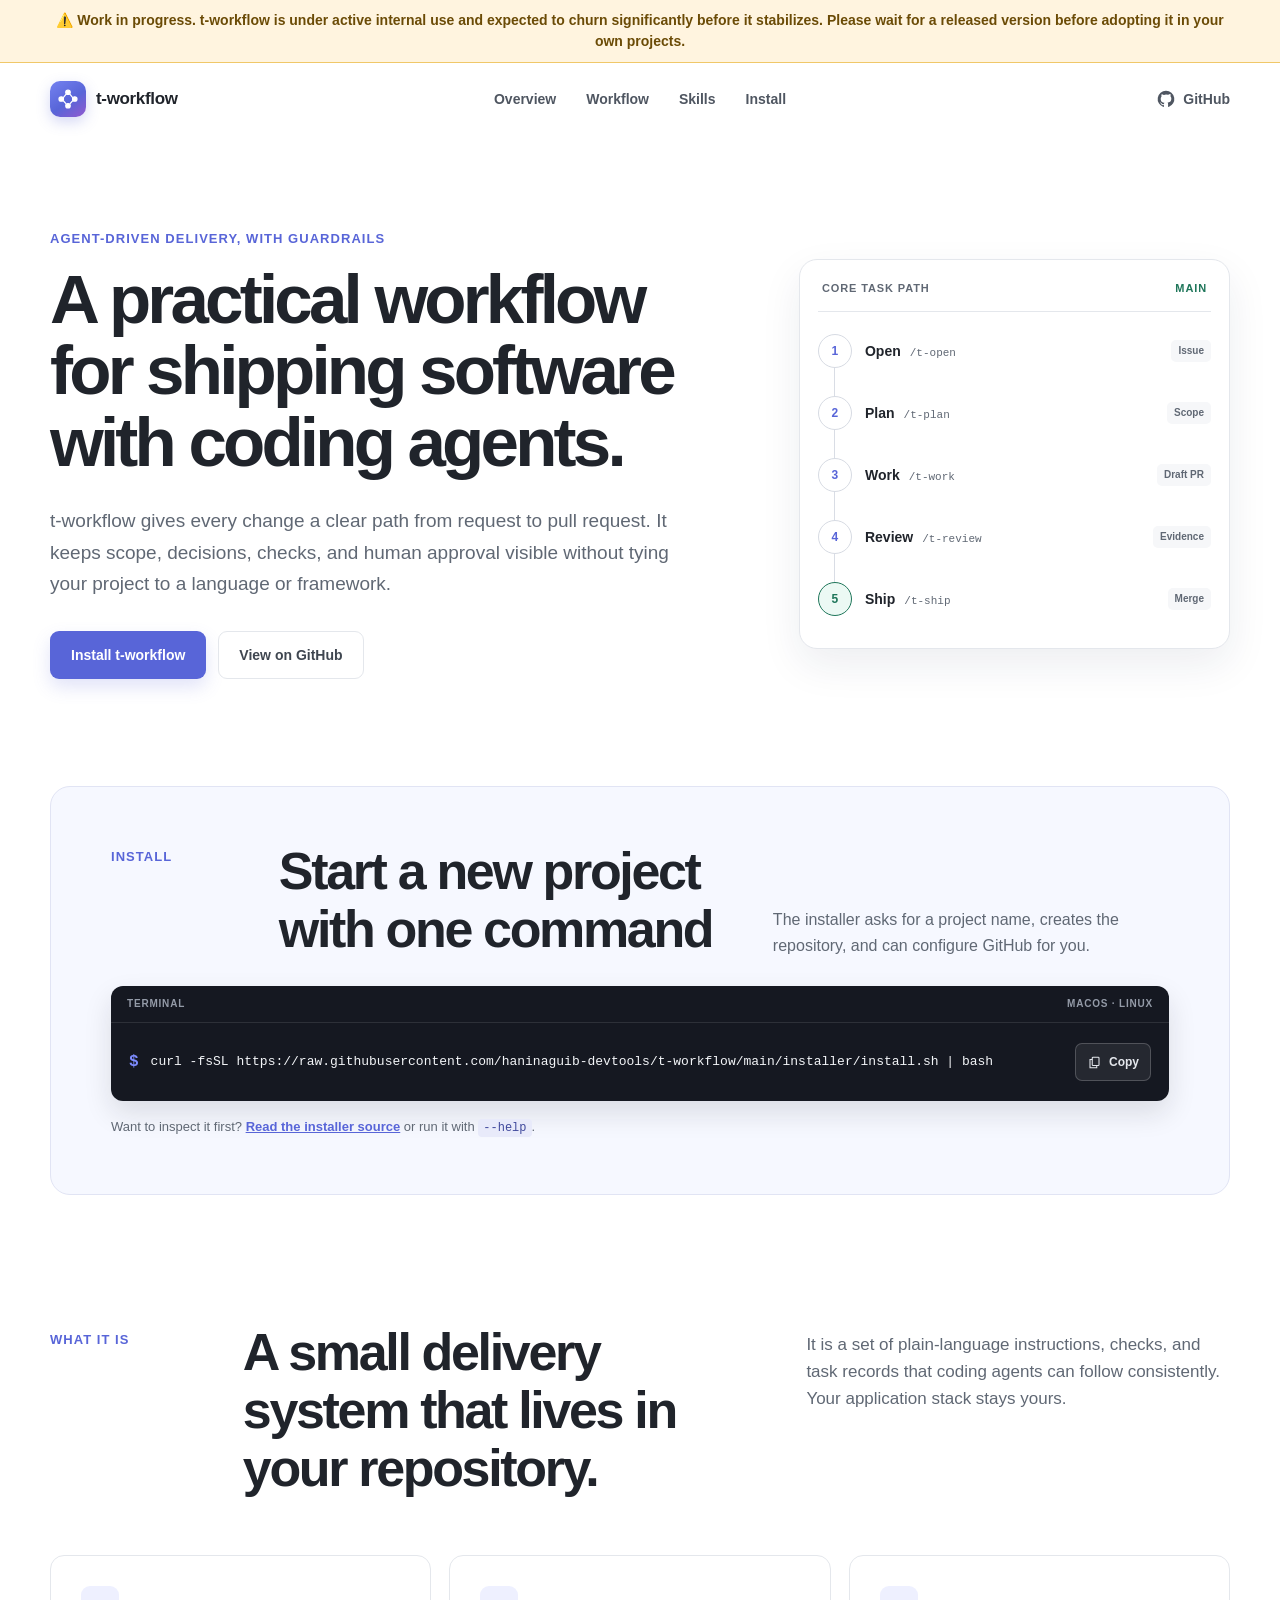
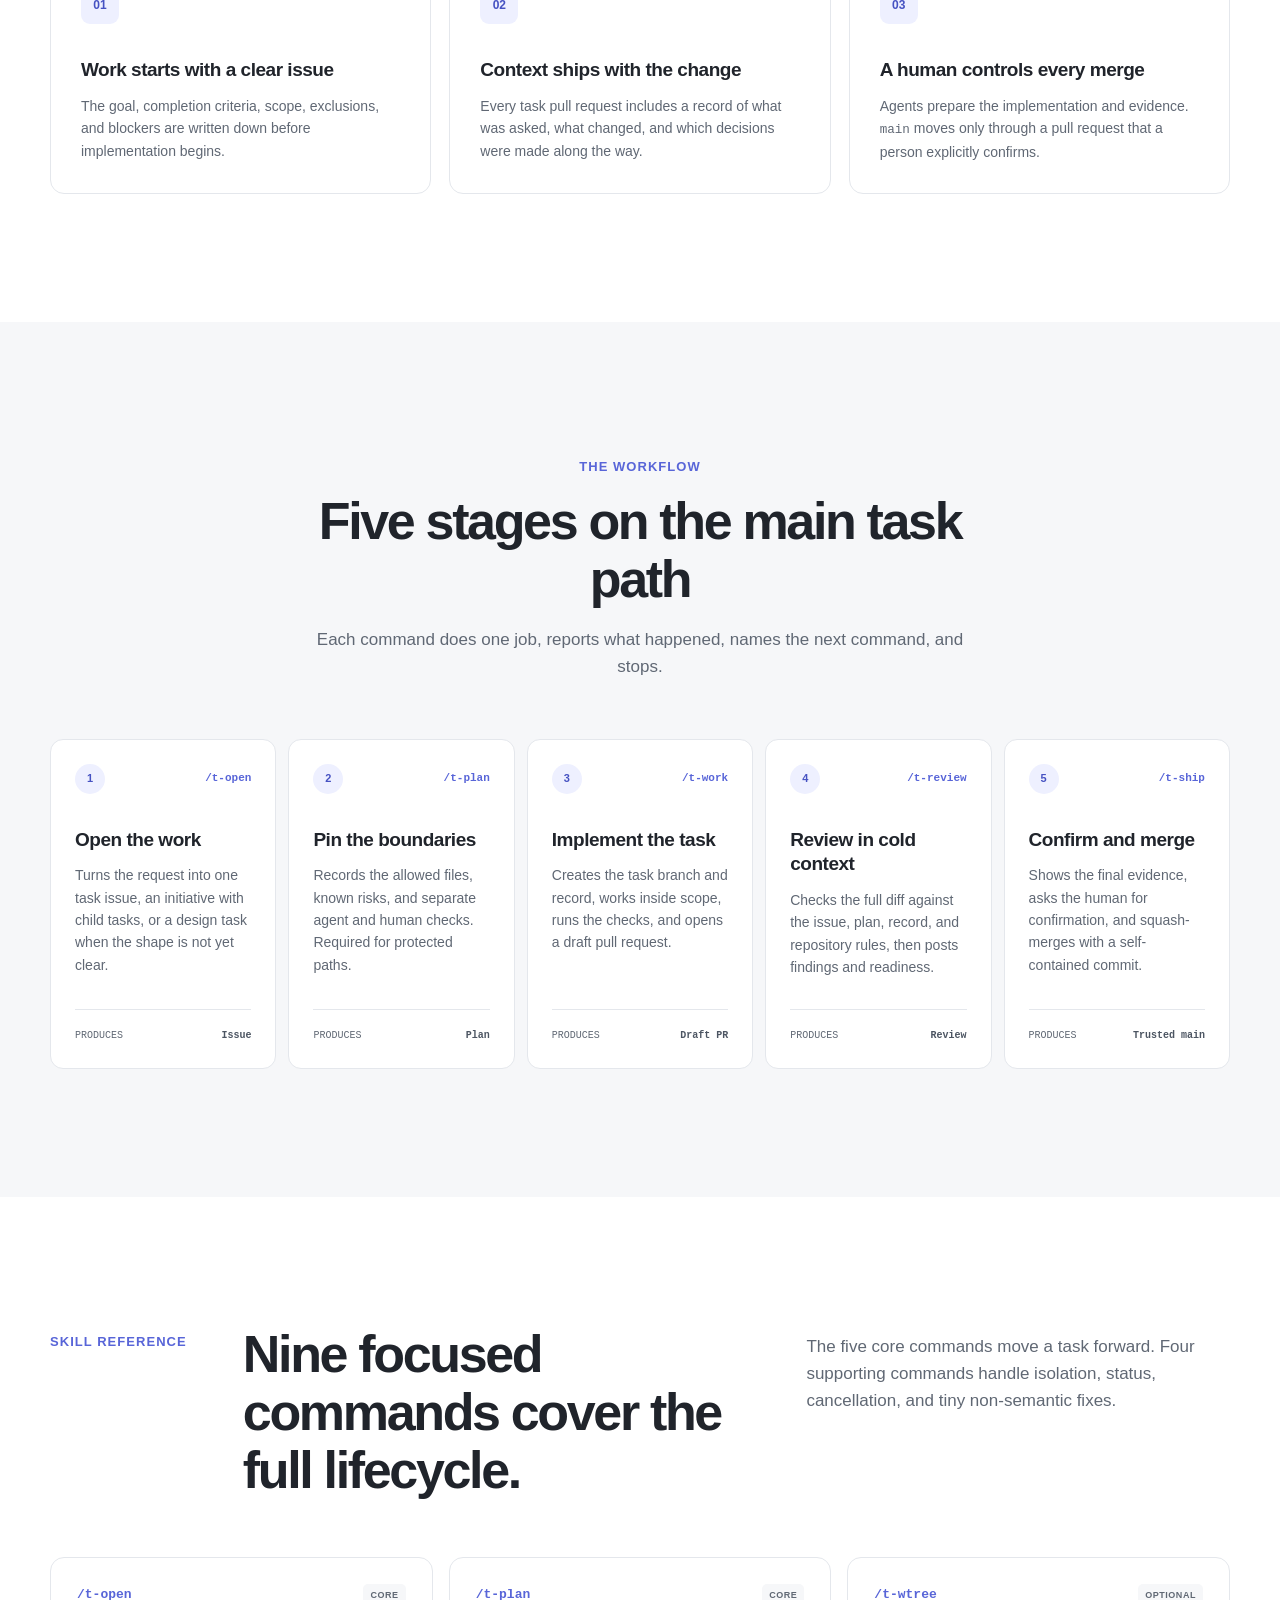
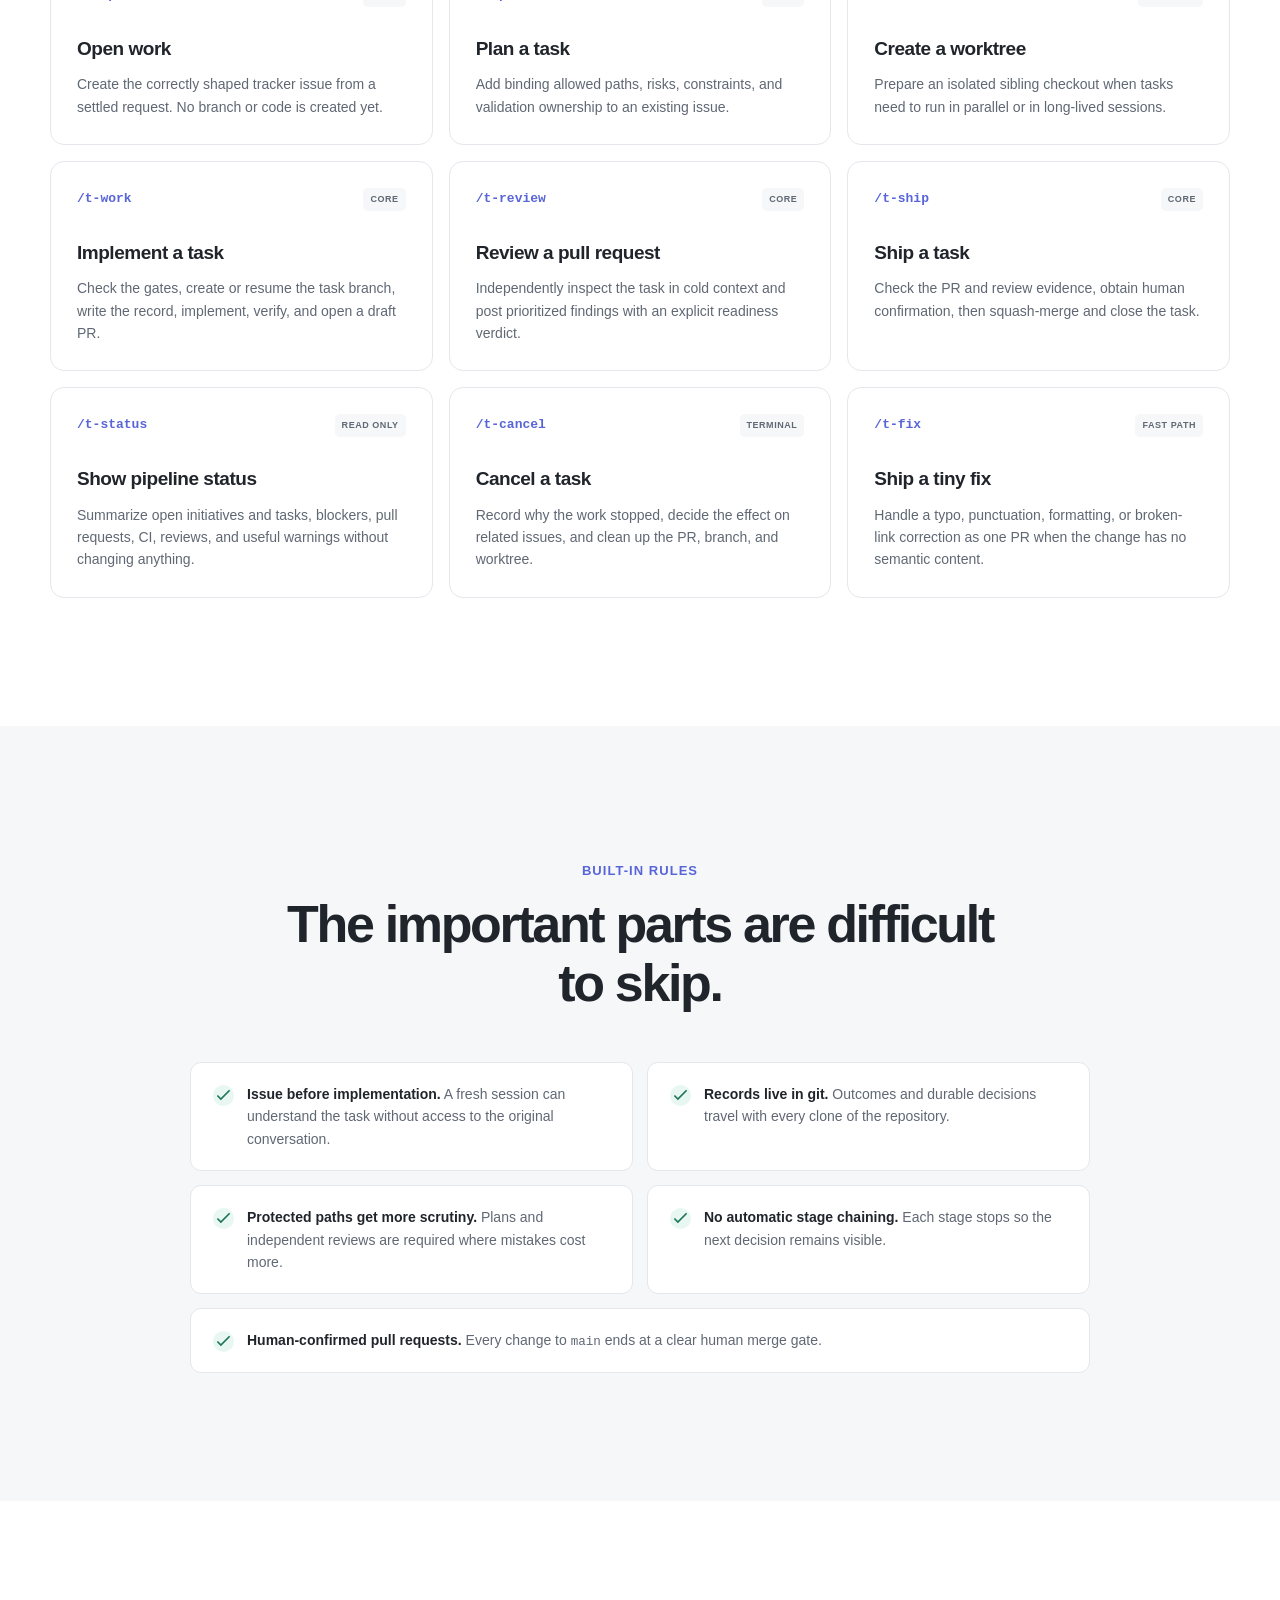
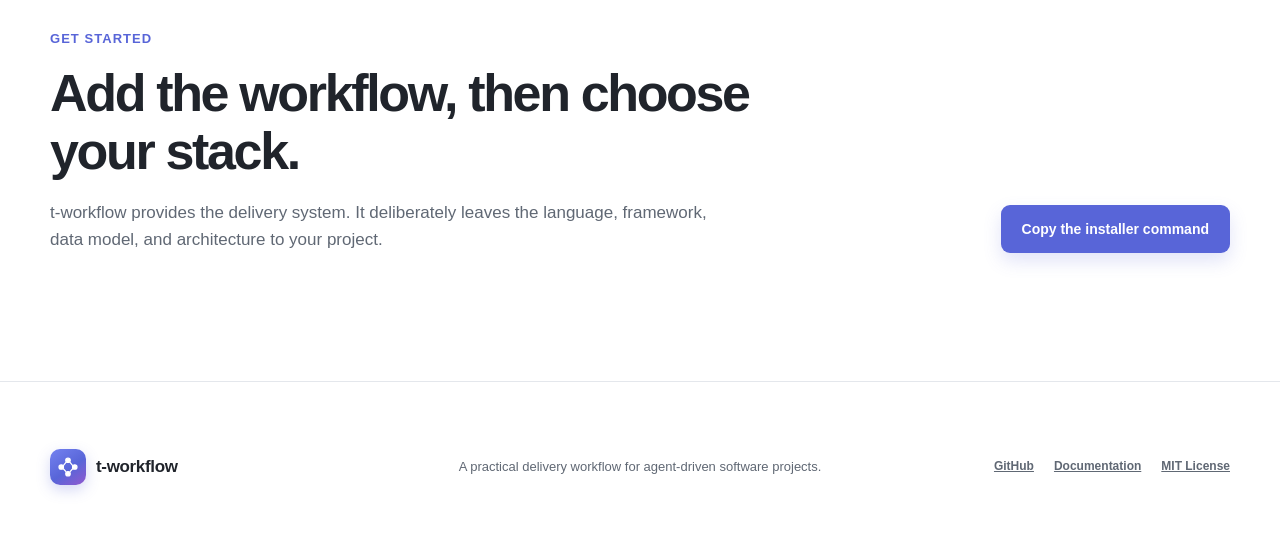
==== site/index.html @ d3383339 "Add a work-in-progress notice to the README and the GitHub Pages site t-workflow is under active int" ====
<!doctype html>
<html lang="en">
  <head>
    <meta charset="utf-8">
    <meta name="viewport" content="width=device-width, initial-scale=1">
    <meta name="description" content="t-workflow is a practical delivery workflow for agent-driven software projects.">
    <meta name="theme-color" content="#ffffff">
    <title>t-workflow — A delivery workflow for agent-driven projects</title>
    <link rel="icon" href="favicon.svg" type="image/svg+xml">
    <link rel="stylesheet" href="styles.css">
    <script src="script.js" defer></script>
  </head>
  <body>
    <a class="skip-link" href="#main">Skip to content</a>

    <div class="wip-banner" role="note">
      <p><strong>⚠️ Work in progress.</strong> t-workflow is under active internal use and expected to churn significantly before it stabilizes. Please wait for a released version before adopting it in your own projects.</p>
    </div>

    <header class="site-header" data-header>
      <div class="nav-wrap">
        <a class="brand" href="#top" aria-label="t-workflow home">
          <span class="brand-mark" aria-hidden="true">
            <svg viewBox="0 0 32 32"><circle cx="7" cy="16" r="3"/><circle cx="16" cy="7" r="3"/><circle cx="25" cy="16" r="3"/><circle cx="16" cy="25" r="3"/><path d="M9.5 14.5 13.5 9.5M18.5 9.5l4 5M22.5 18l-4 4.5M13.5 22.5l-4-4.5"/></svg>
          </span>
          <span>t-workflow</span>
        </a>
        <nav class="site-nav" aria-label="Primary navigation">
          <a href="#overview">Overview</a>
          <a href="#workflow">Workflow</a>
          <a href="#skills">Skills</a>
          <a href="#install">Install</a>
        </nav>
        <a class="github-link" href="https://github.com/haninaguib-devtools/t-workflow" aria-label="View t-workflow on GitHub">
          <svg viewBox="0 0 24 24" aria-hidden="true"><path d="M12 2a10 10 0 0 0-3.16 19.49c.5.09.68-.22.68-.48v-1.69c-2.78.6-3.37-1.18-3.37-1.18-.45-1.16-1.11-1.47-1.11-1.47-.91-.62.07-.61.07-.61 1 .07 1.53 1.03 1.53 1.03.9 1.53 2.35 1.09 2.92.83.09-.65.35-1.09.64-1.34-2.22-.25-4.55-1.11-4.55-4.94 0-1.09.39-1.98 1.03-2.68-.1-.25-.45-1.27.1-2.64 0 0 .84-.27 2.75 1.02A9.6 9.6 0 0 1 12 6.7a9.6 9.6 0 0 1 2.5.34c1.91-1.29 2.75-1.02 2.75-1.02.55 1.37.2 2.39.1 2.64.64.7 1.03 1.59 1.03 2.68 0 3.84-2.34 4.69-4.57 4.94.36.31.68.92.68 1.86V21c0 .27.18.58.69.48A10 10 0 0 0 12 2Z"/></svg>
          <span>GitHub</span>
        </a>
      </div>
    </header>

    <main id="main">
      <section class="hero" id="top" aria-labelledby="hero-title">
        <div class="hero-copy">
          <p class="eyebrow">Agent-driven delivery, with guardrails</p>
          <h1 id="hero-title">A practical workflow for shipping software with coding agents.</h1>
          <p class="hero-summary">t-workflow gives every change a clear path from request to pull request. It keeps scope, decisions, checks, and human approval visible without tying your project to a language or framework.</p>
          <div class="hero-actions">
            <a class="button button-primary" href="#install">Install t-workflow</a>
            <a class="button button-secondary" href="https://github.com/haninaguib-devtools/t-workflow">View on GitHub</a>
          </div>
        </div>

        <div class="workflow-preview" aria-label="The core task path from request to main">
          <div class="preview-header">
            <span>Core task path</span>
            <span>main</span>
          </div>
          <ol>
            <li><span class="preview-node">1</span><div><strong>Open</strong><code>/t-open</code></div><small>Issue</small></li>
            <li><span class="preview-node">2</span><div><strong>Plan</strong><code>/t-plan</code></div><small>Scope</small></li>
            <li><span class="preview-node">3</span><div><strong>Work</strong><code>/t-work</code></div><small>Draft PR</small></li>
            <li><span class="preview-node">4</span><div><strong>Review</strong><code>/t-review</code></div><small>Evidence</small></li>
            <li><span class="preview-node preview-node-final">5</span><div><strong>Ship</strong><code>/t-ship</code></div><small>Merge</small></li>
          </ol>
        </div>
      </section>

      <section class="quick-install" id="install" aria-labelledby="install-title">
        <div class="install-heading">
          <p class="section-label">Install</p>
          <h2 id="install-title">Start a new project with one command</h2>
          <p>The installer asks for a project name, creates the repository, and can configure GitHub for you.</p>
        </div>
        <div class="command-box">
          <div class="command-topline"><span>Terminal</span><span>macOS · Linux</span></div>
          <div class="command-row">
            <span class="prompt" aria-hidden="true">$</span>
            <code id="install-command">curl -fsSL https://raw.githubusercontent.com/haninaguib-devtools/t-workflow/main/installer/install.sh | bash</code>
            <button class="copy-button" type="button" data-copy="install-command" aria-label="Copy installer command">
              <svg viewBox="0 0 20 20" aria-hidden="true"><rect x="7" y="3" width="9" height="11" rx="1"/><path d="M13 14v3H4V6h3"/></svg>
              <span class="copy-label">Copy</span>
            </button>
          </div>
        </div>
        <p class="install-note">Want to inspect it first? <a href="https://github.com/haninaguib-devtools/t-workflow/blob/main/installer/install.sh">Read the installer source</a> or run it with <code>--help</code>.</p>
      </section>

      <section class="overview section" id="overview" aria-labelledby="overview-title">
        <div class="section-heading">
          <p class="section-label">What it is</p>
          <h2 id="overview-title">A small delivery system that lives in your repository.</h2>
          <p>It is a set of plain-language instructions, checks, and task records that coding agents can follow consistently. Your application stack stays yours.</p>
        </div>
        <div class="feature-grid">
          <article class="feature-card">
            <span class="feature-number">01</span>
            <h3>Work starts with a clear issue</h3>
            <p>The goal, completion criteria, scope, exclusions, and blockers are written down before implementation begins.</p>
          </article>
          <article class="feature-card">
            <span class="feature-number">02</span>
            <h3>Context ships with the change</h3>
            <p>Every task pull request includes a record of what was asked, what changed, and which decisions were made along the way.</p>
          </article>
          <article class="feature-card">
            <span class="feature-number">03</span>
            <h3>A human controls every merge</h3>
            <p>Agents prepare the implementation and evidence. <code>main</code> moves only through a pull request that a person explicitly confirms.</p>
          </article>
        </div>
      </section>

      <section class="workflow section section-tint" id="workflow" aria-labelledby="workflow-title">
        <div class="section-heading section-heading-centered">
          <p class="section-label">The workflow</p>
          <h2 id="workflow-title">Five stages on the main task path</h2>
          <p>Each command does one job, reports what happened, names the next command, and stops.</p>
        </div>
        <ol class="stage-list">
          <li class="stage-card">
            <div class="stage-top"><span>1</span><code>/t-open</code></div>
            <h3>Open the work</h3>
            <p>Turns the request into one task issue, an initiative with child tasks, or a design task when the shape is not yet clear.</p>
            <div class="stage-output"><span>Produces</span><strong>Issue</strong></div>
          </li>
          <li class="stage-card">
            <div class="stage-top"><span>2</span><code>/t-plan</code></div>
            <h3>Pin the boundaries</h3>
            <p>Records the allowed files, known risks, and separate agent and human checks. Required for protected paths.</p>
            <div class="stage-output"><span>Produces</span><strong>Plan</strong></div>
          </li>
          <li class="stage-card">
            <div class="stage-top"><span>3</span><code>/t-work</code></div>
            <h3>Implement the task</h3>
            <p>Creates the task branch and record, works inside scope, runs the checks, and opens a draft pull request.</p>
            <div class="stage-output"><span>Produces</span><strong>Draft PR</strong></div>
          </li>
          <li class="stage-card">
            <div class="stage-top"><span>4</span><code>/t-review</code></div>
            <h3>Review in cold context</h3>
            <p>Checks the full diff against the issue, plan, record, and repository rules, then posts findings and readiness.</p>
            <div class="stage-output"><span>Produces</span><strong>Review</strong></div>
          </li>
          <li class="stage-card">
            <div class="stage-top"><span>5</span><code>/t-ship</code></div>
            <h3>Confirm and merge</h3>
            <p>Shows the final evidence, asks the human for confirmation, and squash-merges with a self-contained commit.</p>
            <div class="stage-output"><span>Produces</span><strong>Trusted main</strong></div>
          </li>
        </ol>
      </section>

      <section class="skills section" id="skills" aria-labelledby="skills-title">
        <div class="section-heading">
          <p class="section-label">Skill reference</p>
          <h2 id="skills-title">Nine focused commands cover the full lifecycle.</h2>
          <p>The five core commands move a task forward. Four supporting commands handle isolation, status, cancellation, and tiny non-semantic fixes.</p>
        </div>
        <div class="skill-grid">
          <article class="skill-card">
            <div class="skill-title"><code>/t-open</code><span>Core</span></div>
            <h3>Open work</h3>
            <p>Create the correctly shaped tracker issue from a settled request. No branch or code is created yet.</p>
          </article>
          <article class="skill-card">
            <div class="skill-title"><code>/t-plan</code><span>Core</span></div>
            <h3>Plan a task</h3>
            <p>Add binding allowed paths, risks, constraints, and validation ownership to an existing issue.</p>
          </article>
          <article class="skill-card">
            <div class="skill-title"><code>/t-wtree</code><span>Optional</span></div>
            <h3>Create a worktree</h3>
            <p>Prepare an isolated sibling checkout when tasks need to run in parallel or in long-lived sessions.</p>
          </article>
          <article class="skill-card">
            <div class="skill-title"><code>/t-work</code><span>Core</span></div>
            <h3>Implement a task</h3>
            <p>Check the gates, create or resume the task branch, write the record, implement, verify, and open a draft PR.</p>
          </article>
          <article class="skill-card">
            <div class="skill-title"><code>/t-review</code><span>Core</span></div>
            <h3>Review a pull request</h3>
            <p>Independently inspect the task in cold context and post prioritized findings with an explicit readiness verdict.</p>
          </article>
          <article class="skill-card">
            <div class="skill-title"><code>/t-ship</code><span>Core</span></div>
            <h3>Ship a task</h3>
            <p>Check the PR and review evidence, obtain human confirmation, then squash-merge and close the task.</p>
          </article>
          <article class="skill-card">
            <div class="skill-title"><code>/t-status</code><span>Read only</span></div>
            <h3>Show pipeline status</h3>
            <p>Summarize open initiatives and tasks, blockers, pull requests, CI, reviews, and useful warnings without changing anything.</p>
          </article>
          <article class="skill-card">
            <div class="skill-title"><code>/t-cancel</code><span>Terminal</span></div>
            <h3>Cancel a task</h3>
            <p>Record why the work stopped, decide the effect on related issues, and clean up the PR, branch, and worktree.</p>
          </article>
          <article class="skill-card">
            <div class="skill-title"><code>/t-fix</code><span>Fast path</span></div>
            <h3>Ship a tiny fix</h3>
            <p>Handle a typo, punctuation, formatting, or broken-link correction as one PR when the change has no semantic content.</p>
          </article>
        </div>
      </section>

      <section class="principles section section-tint" aria-labelledby="principles-title">
        <div class="section-heading section-heading-centered">
          <p class="section-label">Built-in rules</p>
          <h2 id="principles-title">The important parts are difficult to skip.</h2>
        </div>
        <div class="principle-list">
          <div><svg viewBox="0 0 24 24" aria-hidden="true"><path d="m5 12 4 4L19 6"/></svg><p><strong>Issue before implementation.</strong> A fresh session can understand the task without access to the original conversation.</p></div>
          <div><svg viewBox="0 0 24 24" aria-hidden="true"><path d="m5 12 4 4L19 6"/></svg><p><strong>Records live in git.</strong> Outcomes and durable decisions travel with every clone of the repository.</p></div>
          <div><svg viewBox="0 0 24 24" aria-hidden="true"><path d="m5 12 4 4L19 6"/></svg><p><strong>Protected paths get more scrutiny.</strong> Plans and independent reviews are required where mistakes cost more.</p></div>
          <div><svg viewBox="0 0 24 24" aria-hidden="true"><path d="m5 12 4 4L19 6"/></svg><p><strong>No automatic stage chaining.</strong> Each stage stops so the next decision remains visible.</p></div>
          <div><svg viewBox="0 0 24 24" aria-hidden="true"><path d="m5 12 4 4L19 6"/></svg><p><strong>Human-confirmed pull requests.</strong> Every change to <code>main</code> ends at a clear human merge gate.</p></div>
        </div>
      </section>

      <section class="bottom-cta section" aria-labelledby="cta-title">
        <div>
          <p class="section-label">Get started</p>
          <h2 id="cta-title">Add the workflow, then choose your stack.</h2>
          <p>t-workflow provides the delivery system. It deliberately leaves the language, framework, data model, and architecture to your project.</p>
        </div>
        <a class="button button-primary" href="#install">Copy the installer command</a>
      </section>
    </main>

    <footer class="site-footer">
      <div class="footer-wrap">
        <a class="brand" href="#top" aria-label="Back to top">
          <span class="brand-mark" aria-hidden="true">
            <svg viewBox="0 0 32 32"><circle cx="7" cy="16" r="3"/><circle cx="16" cy="7" r="3"/><circle cx="25" cy="16" r="3"/><circle cx="16" cy="25" r="3"/><path d="M9.5 14.5 13.5 9.5M18.5 9.5l4 5M22.5 18l-4 4.5M13.5 22.5l-4-4.5"/></svg>
          </span>
          <span>t-workflow</span>
        </a>
        <p>A practical delivery workflow for agent-driven software projects.</p>
        <nav aria-label="Footer navigation">
          <a href="https://github.com/haninaguib-devtools/t-workflow">GitHub</a>
          <a href="https://github.com/haninaguib-devtools/t-workflow/blob/main/README.md">Documentation</a>
          <a href="https://github.com/haninaguib-devtools/t-workflow/blob/main/LICENSE">MIT License</a>
        </nav>
      </div>
    </footer>
  </body>
</html>
---- site/styles.css ----
:root {
  --white: #ffffff;
  --surface: #f6f7f9;
  --surface-blue: #f6f8ff;
  --text: #20242b;
  --muted: #606874;
  --line: #e4e7ec;
  --primary: #5865d8;
  --primary-dark: #4652c2;
  --primary-soft: #eef0ff;
  --success: #1f765a;
  --warn-bg: #fff4df;
  --warn-border: #f0c869;
  --warn-text: #6b4b06;
  --code: #151821;
  --radius: 14px;
  --shadow: 0 16px 40px rgba(31, 38, 71, 0.08);
  --page: min(1180px, calc(100vw - 48px));
  --mono: "SFMono-Regular", Consolas, "Liberation Mono", monospace;
}

* {
  box-sizing: border-box;
}

html {
  scroll-behavior: smooth;
  scroll-padding-top: 88px;
}

body {
  margin: 0;
  background: var(--white);
  color: var(--text);
  font-family: Inter, ui-sans-serif, -apple-system, BlinkMacSystemFont, "Segoe UI", sans-serif;
  font-size: 16px;
  line-height: 1.6;
  -webkit-font-smoothing: antialiased;
}

a {
  color: inherit;
}

button,
input {
  font: inherit;
}

:focus-visible {
  outline: 3px solid rgba(88, 101, 216, 0.5);
  outline-offset: 3px;
}

.skip-link {
  position: fixed;
  top: 12px;
  left: 12px;
  z-index: 100;
  padding: 9px 14px;
  border-radius: 8px;
  background: var(--primary);
  color: var(--white);
  font-weight: 700;
  text-decoration: none;
  transform: translateY(-160%);
}

.skip-link:focus {
  transform: translateY(0);
}

.wip-banner {
  background: var(--warn-bg);
  border-bottom: 1px solid var(--warn-border);
  color: var(--warn-text);
  text-align: center;
  padding: 10px 16px;
  font-size: 14px;
  font-weight: 600;
  line-height: 1.5;
}

.wip-banner p {
  width: var(--page);
  margin: 0 auto;
}

.site-header {
  position: sticky;
  top: 0;
  z-index: 20;
  border-bottom: 1px solid transparent;
  background: rgba(255, 255, 255, 0.92);
  backdrop-filter: blur(16px);
  transition: border-color 160ms ease, box-shadow 160ms ease;
}

.site-header.is-scrolled {
  border-color: var(--line);
  box-shadow: 0 4px 18px rgba(32, 36, 43, 0.04);
}

.nav-wrap {
  display: grid;
  grid-template-columns: 1fr auto 1fr;
  align-items: center;
  width: var(--page);
  min-height: 72px;
  margin: 0 auto;
}

.brand {
  display: inline-flex;
  align-items: center;
  gap: 10px;
  width: fit-content;
  font-size: 17px;
  font-weight: 720;
  letter-spacing: -0.02em;
  text-decoration: none;
}

.brand-mark {
  display: grid;
  place-items: center;
  width: 36px;
  height: 36px;
  border-radius: 10px;
  background: linear-gradient(145deg, #7482f0, #5865d8 55%, #9159cf);
  color: var(--white);
  box-shadow: 0 5px 14px rgba(88, 101, 216, 0.25);
}

.brand-mark svg {
  width: 24px;
  fill: var(--white);
  stroke: var(--white);
  stroke-width: 1.6;
}

.site-nav {
  display: flex;
  align-items: center;
  gap: 30px;
}

.site-nav a,
.github-link {
  color: #4f5661;
  font-size: 14px;
  font-weight: 550;
  text-decoration: none;
  transition: color 150ms ease;
}

.site-nav a:hover,
.github-link:hover {
  color: var(--primary);
}

.github-link {
  display: inline-flex;
  align-items: center;
  justify-self: end;
  gap: 7px;
}

.github-link svg {
  width: 20px;
  fill: currentColor;
}

.hero {
  display: grid;
  grid-template-columns: minmax(0, 1.08fr) minmax(360px, 0.72fr);
  align-items: center;
  gap: clamp(60px, 8vw, 110px);
  width: var(--page);
  min-height: 650px;
  margin: 0 auto;
  padding: 90px 0 104px;
}

.eyebrow,
.section-label {
  margin: 0 0 14px;
  color: var(--primary);
  font-size: 13px;
  font-weight: 720;
  letter-spacing: 0.08em;
  text-transform: uppercase;
}

.hero h1 {
  max-width: 760px;
  margin: 0;
  font-size: clamp(46px, 5.4vw, 72px);
  font-weight: 730;
  letter-spacing: -0.055em;
  line-height: 1.04;
}

.hero-summary {
  max-width: 690px;
  margin: 26px 0 0;
  color: var(--muted);
  font-size: 19px;
  line-height: 1.65;
}

.hero-actions {
  display: flex;
  flex-wrap: wrap;
  gap: 12px;
  margin-top: 32px;
}

.button {
  display: inline-flex;
  align-items: center;
  justify-content: center;
  min-height: 48px;
  padding: 0 20px;
  border: 1px solid transparent;
  border-radius: 9px;
  font-size: 14px;
  font-weight: 680;
  text-decoration: none;
  transition: background 150ms ease, border-color 150ms ease, color 150ms ease, transform 150ms ease;
}

.button:hover {
  transform: translateY(-1px);
}

.button-primary {
  background: var(--primary);
  color: var(--white);
  box-shadow: 0 8px 18px rgba(88, 101, 216, 0.18);
}

.button-primary:hover {
  background: var(--primary-dark);
}

.button-secondary {
  border-color: var(--line);
  background: var(--white);
  color: #3f4650;
}

.button-secondary:hover {
  border-color: #cfd3da;
  background: var(--surface);
}

.workflow-preview {
  padding: 18px;
  border: 1px solid var(--line);
  border-radius: 18px;
  background: var(--white);
  box-shadow: var(--shadow);
}

.preview-header {
  display: flex;
  justify-content: space-between;
  padding: 2px 4px 14px;
  border-bottom: 1px solid var(--line);
  color: var(--muted);
  font-size: 11px;
  font-weight: 700;
  letter-spacing: 0.08em;
  text-transform: uppercase;
}

.preview-header span:last-child {
  color: var(--success);
}

.workflow-preview ol {
  margin: 0;
  padding: 8px 0 0;
  list-style: none;
}

.workflow-preview li {
  position: relative;
  display: grid;
  grid-template-columns: 34px 1fr auto;
  align-items: center;
  gap: 13px;
  min-height: 62px;
}

.workflow-preview li:not(:last-child)::before {
  position: absolute;
  top: 45px;
  bottom: -17px;
  left: 16px;
  width: 1px;
  background: #d9dde5;
  content: "";
}

.preview-node {
  position: relative;
  z-index: 1;
  display: grid;
  place-items: center;
  width: 34px;
  height: 34px;
  border: 1px solid #d7dbe3;
  border-radius: 50%;
  background: var(--white);
  color: var(--primary);
  font-size: 12px;
  font-weight: 750;
}

.preview-node-final {
  border-color: var(--success);
  background: #ecf9f4;
  color: var(--success);
}

.workflow-preview li div {
  display: flex;
  align-items: baseline;
  gap: 9px;
}

.workflow-preview strong {
  font-size: 14px;
}

.workflow-preview code,
.stage-card code,
.skill-title code,
.stage-output,
.command-box code,
.install-note code {
  font-family: var(--mono);
}

.workflow-preview li code {
  color: var(--muted);
  font-size: 11px;
}

.workflow-preview li small {
  padding: 3px 7px;
  border-radius: 5px;
  background: var(--surface);
  color: var(--muted);
  font-size: 10px;
  font-weight: 650;
}

.quick-install {
  width: var(--page);
  margin: 0 auto;
  padding: 55px 60px;
  border: 1px solid #e1e4f4;
  border-radius: 20px;
  background: var(--surface-blue);
}

.install-heading {
  display: grid;
  grid-template-columns: 0.3fr 1fr 0.85fr;
  align-items: end;
  gap: 28px;
  margin-bottom: 28px;
}

.install-heading .section-label {
  align-self: start;
  margin: 5px 0 0;
}

.install-heading h2,
.section-heading h2,
.bottom-cta h2 {
  margin: 0;
  font-size: clamp(34px, 4.3vw, 52px);
  font-weight: 720;
  letter-spacing: -0.045em;
  line-height: 1.12;
}

.install-heading > p:last-child {
  margin: 0;
  color: var(--muted);
}

.command-box {
  overflow: hidden;
  border-radius: 12px;
  background: var(--code);
  color: #edf0f4;
  box-shadow: 0 12px 28px rgba(21, 24, 33, 0.12);
}

.command-topline {
  display: flex;
  justify-content: space-between;
  padding: 10px 16px;
  border-bottom: 1px solid rgba(255, 255, 255, 0.1);
  color: #949ba8;
  font-size: 10px;
  font-weight: 650;
  letter-spacing: 0.08em;
  text-transform: uppercase;
}

.command-row {
  display: grid;
  grid-template-columns: auto minmax(0, 1fr) auto;
  align-items: center;
  gap: 12px;
  padding: 20px 18px;
}

.prompt {
  color: #7e8cff;
  font-family: var(--mono);
  font-weight: 700;
}

.command-row code {
  min-width: 0;
  color: #f3f5f8;
  font-size: 13px;
  line-height: 1.6;
  overflow-wrap: anywhere;
}

.copy-button {
  display: inline-flex;
  align-items: center;
  gap: 7px;
  min-height: 38px;
  padding: 0 11px;
  border: 1px solid rgba(255, 255, 255, 0.2);
  border-radius: 7px;
  background: rgba(255, 255, 255, 0.07);
  color: #e4e7ec;
  cursor: pointer;
  font-size: 12px;
  font-weight: 650;
}

.copy-button:hover {
  border-color: rgba(255, 255, 255, 0.35);
  background: rgba(255, 255, 255, 0.12);
}

.copy-button svg {
  width: 15px;
  fill: none;
  stroke: currentColor;
  stroke-width: 1.4;
}

.install-note {
  margin: 16px 0 0;
  color: var(--muted);
  font-size: 13px;
}

.install-note a {
  color: var(--primary);
  font-weight: 620;
}

.install-note code {
  padding: 2px 5px;
  border-radius: 4px;
  background: #e8eafa;
  color: #414a9d;
  font-size: 12px;
}

.section {
  padding: 128px max(24px, calc((100vw - 1180px) / 2));
}

.section-tint {
  background: var(--surface);
}

.section-heading {
  display: grid;
  grid-template-columns: 0.3fr 1fr 0.8fr;
  align-items: start;
  gap: 34px;
  margin-bottom: 58px;
}

.section-heading .section-label {
  margin-top: 7px;
}

.section-heading > p:last-child {
  margin: 8px 0 0;
  color: var(--muted);
  font-size: 17px;
}

.section-heading-centered {
  display: block;
  max-width: 720px;
  margin-right: auto;
  margin-left: auto;
  text-align: center;
}

.section-heading-centered > p:last-child {
  max-width: 650px;
  margin: 18px auto 0;
}

.feature-grid {
  display: grid;
  grid-template-columns: repeat(3, 1fr);
  gap: 18px;
}

.feature-card,
.skill-card {
  border: 1px solid var(--line);
  border-radius: var(--radius);
  background: var(--white);
}

.feature-card {
  padding: 30px;
}

.feature-number {
  display: grid;
  place-items: center;
  width: 38px;
  height: 38px;
  margin-bottom: 34px;
  border-radius: 9px;
  background: var(--primary-soft);
  color: var(--primary-dark);
  font-size: 12px;
  font-weight: 750;
}

.feature-card h3,
.skill-card h3,
.stage-card h3 {
  margin: 0 0 12px;
  font-size: 19px;
  letter-spacing: -0.025em;
  line-height: 1.3;
}

.feature-card p,
.skill-card p,
.stage-card p {
  margin: 0;
  color: var(--muted);
  font-size: 14px;
}

.feature-card p code,
.principle-list code {
  font-family: var(--mono);
  font-size: 0.9em;
}

.stage-list {
  display: grid;
  grid-template-columns: repeat(5, 1fr);
  gap: 12px;
  margin: 0;
  padding: 0;
  list-style: none;
}

.stage-card {
  display: flex;
  flex-direction: column;
  min-height: 330px;
  padding: 24px;
  border: 1px solid var(--line);
  border-radius: 13px;
  background: var(--white);
}

.stage-top {
  display: flex;
  align-items: center;
  justify-content: space-between;
  margin-bottom: 34px;
}

.stage-top > span {
  display: grid;
  place-items: center;
  width: 30px;
  height: 30px;
  border-radius: 50%;
  background: var(--primary-soft);
  color: var(--primary-dark);
  font-size: 11px;
  font-weight: 750;
}

.stage-top code {
  color: var(--primary);
  font-size: 11px;
  font-weight: 650;
}

.stage-output {
  display: flex;
  align-items: center;
  justify-content: space-between;
  margin-top: auto;
  padding-top: 18px;
  border-top: 1px solid var(--line);
  font-size: 10px;
}

.stage-output span {
  color: var(--muted);
  text-transform: uppercase;
}

.stage-output strong {
  color: #4c5562;
}

.skill-grid {
  display: grid;
  grid-template-columns: repeat(3, 1fr);
  gap: 16px;
}

.skill-card {
  padding: 26px;
  transition: border-color 150ms ease, box-shadow 150ms ease, transform 150ms ease;
}

.skill-card:hover {
  border-color: #d4d8e5;
  box-shadow: 0 12px 28px rgba(31, 38, 71, 0.06);
  transform: translateY(-2px);
}

.skill-title {
  display: flex;
  align-items: center;
  justify-content: space-between;
  margin-bottom: 30px;
}

.skill-title code {
  color: var(--primary);
  font-size: 13px;
  font-weight: 700;
}

.skill-title span {
  padding: 4px 7px;
  border-radius: 5px;
  background: var(--surface);
  color: var(--muted);
  font-size: 9px;
  font-weight: 720;
  letter-spacing: 0.06em;
  text-transform: uppercase;
}

.principles .section-heading {
  margin-bottom: 50px;
}

.principle-list {
  display: grid;
  grid-template-columns: 1fr 1fr;
  gap: 14px;
  max-width: 900px;
  margin: 0 auto;
}

.principle-list > div {
  display: flex;
  gap: 13px;
  padding: 20px 22px;
  border: 1px solid var(--line);
  border-radius: 11px;
  background: var(--white);
}

.principle-list > div:last-child {
  grid-column: 1 / -1;
}

.principle-list svg {
  flex: 0 0 auto;
  width: 21px;
  height: 21px;
  margin-top: 2px;
  border-radius: 50%;
  background: #e8f7f1;
  fill: none;
  stroke: var(--success);
  stroke-width: 2;
}

.principle-list p {
  margin: 0;
  color: var(--muted);
  font-size: 14px;
}

.principle-list strong {
  color: var(--text);
}

.bottom-cta {
  display: grid;
  grid-template-columns: 1fr auto;
  align-items: end;
  gap: 80px;
}

.bottom-cta > div {
  max-width: 760px;
}

.bottom-cta p:last-child {
  max-width: 670px;
  margin: 18px 0 0;
  color: var(--muted);
  font-size: 17px;
}

.site-footer {
  border-top: 1px solid var(--line);
}

.footer-wrap {
  display: grid;
  grid-template-columns: 1fr 1fr 1fr;
  align-items: center;
  gap: 40px;
  width: var(--page);
  min-height: 170px;
  margin: 0 auto;
}

.footer-wrap > p {
  margin: 0;
  color: var(--muted);
  font-size: 13px;
  text-align: center;
}

.footer-wrap nav {
  display: flex;
  justify-content: flex-end;
  gap: 20px;
}

.footer-wrap nav a {
  color: var(--muted);
  font-size: 12px;
  font-weight: 600;
}

@media (max-width: 1000px) {
  .hero {
    grid-template-columns: 1fr 0.72fr;
    gap: 50px;
  }

  .install-heading,
  .section-heading {
    grid-template-columns: 0.25fr 1fr;
  }

  .install-heading > p:last-child,
  .section-heading > p:last-child {
    grid-column: 2;
  }

  .stage-list {
    grid-template-columns: repeat(3, 1fr);
  }

  .stage-card {
    min-height: 300px;
  }
}

@media (max-width: 760px) {
  :root {
    --page: calc(100vw - 32px);
  }

  html {
    scroll-padding-top: 72px;
  }

  .nav-wrap {
    grid-template-columns: 1fr auto;
    min-height: 64px;
  }

  .site-nav {
    display: none;
  }

  .github-link span {
    display: none;
  }

  .hero {
    grid-template-columns: 1fr;
    gap: 54px;
    min-height: 0;
    padding: 72px 0 78px;
  }

  .hero h1 {
    font-size: clamp(42px, 12.5vw, 60px);
  }

  .hero-summary {
    font-size: 17px;
  }

  .workflow-preview {
    width: 100%;
  }

  .quick-install {
    width: calc(100vw - 24px);
    padding: 34px 20px;
  }

  .install-heading,
  .section-heading {
    grid-template-columns: 1fr;
    gap: 14px;
  }

  .install-heading > p:last-child,
  .section-heading > p:last-child {
    grid-column: auto;
  }

  .command-row {
    grid-template-columns: auto minmax(0, 1fr);
  }

  .copy-button {
    grid-column: 2;
    width: fit-content;
  }

  .section {
    padding: 88px 16px;
  }

  .section-heading {
    margin-bottom: 38px;
  }

  .section-heading h2,
  .install-heading h2,
  .bottom-cta h2 {
    font-size: 36px;
  }

  .feature-grid,
  .stage-list,
  .skill-grid,
  .principle-list,
  .bottom-cta {
    grid-template-columns: 1fr;
  }

  .stage-card {
    min-height: 270px;
  }

  .principle-list > div:last-child {
    grid-column: auto;
  }

  .bottom-cta {
    align-items: start;
    gap: 30px;
  }

  .bottom-cta .button {
    width: fit-content;
  }

  .footer-wrap {
    grid-template-columns: 1fr;
    gap: 24px;
    padding: 46px 0;
  }

  .footer-wrap > p {
    text-align: left;
  }

  .footer-wrap nav {
    flex-wrap: wrap;
    justify-content: flex-start;
  }
}

@media (prefers-reduced-motion: reduce) {
  html {
    scroll-behavior: auto;
  }

  *,
  *::before,
  *::after {
    transition-duration: 0.01ms !important;
  }
}
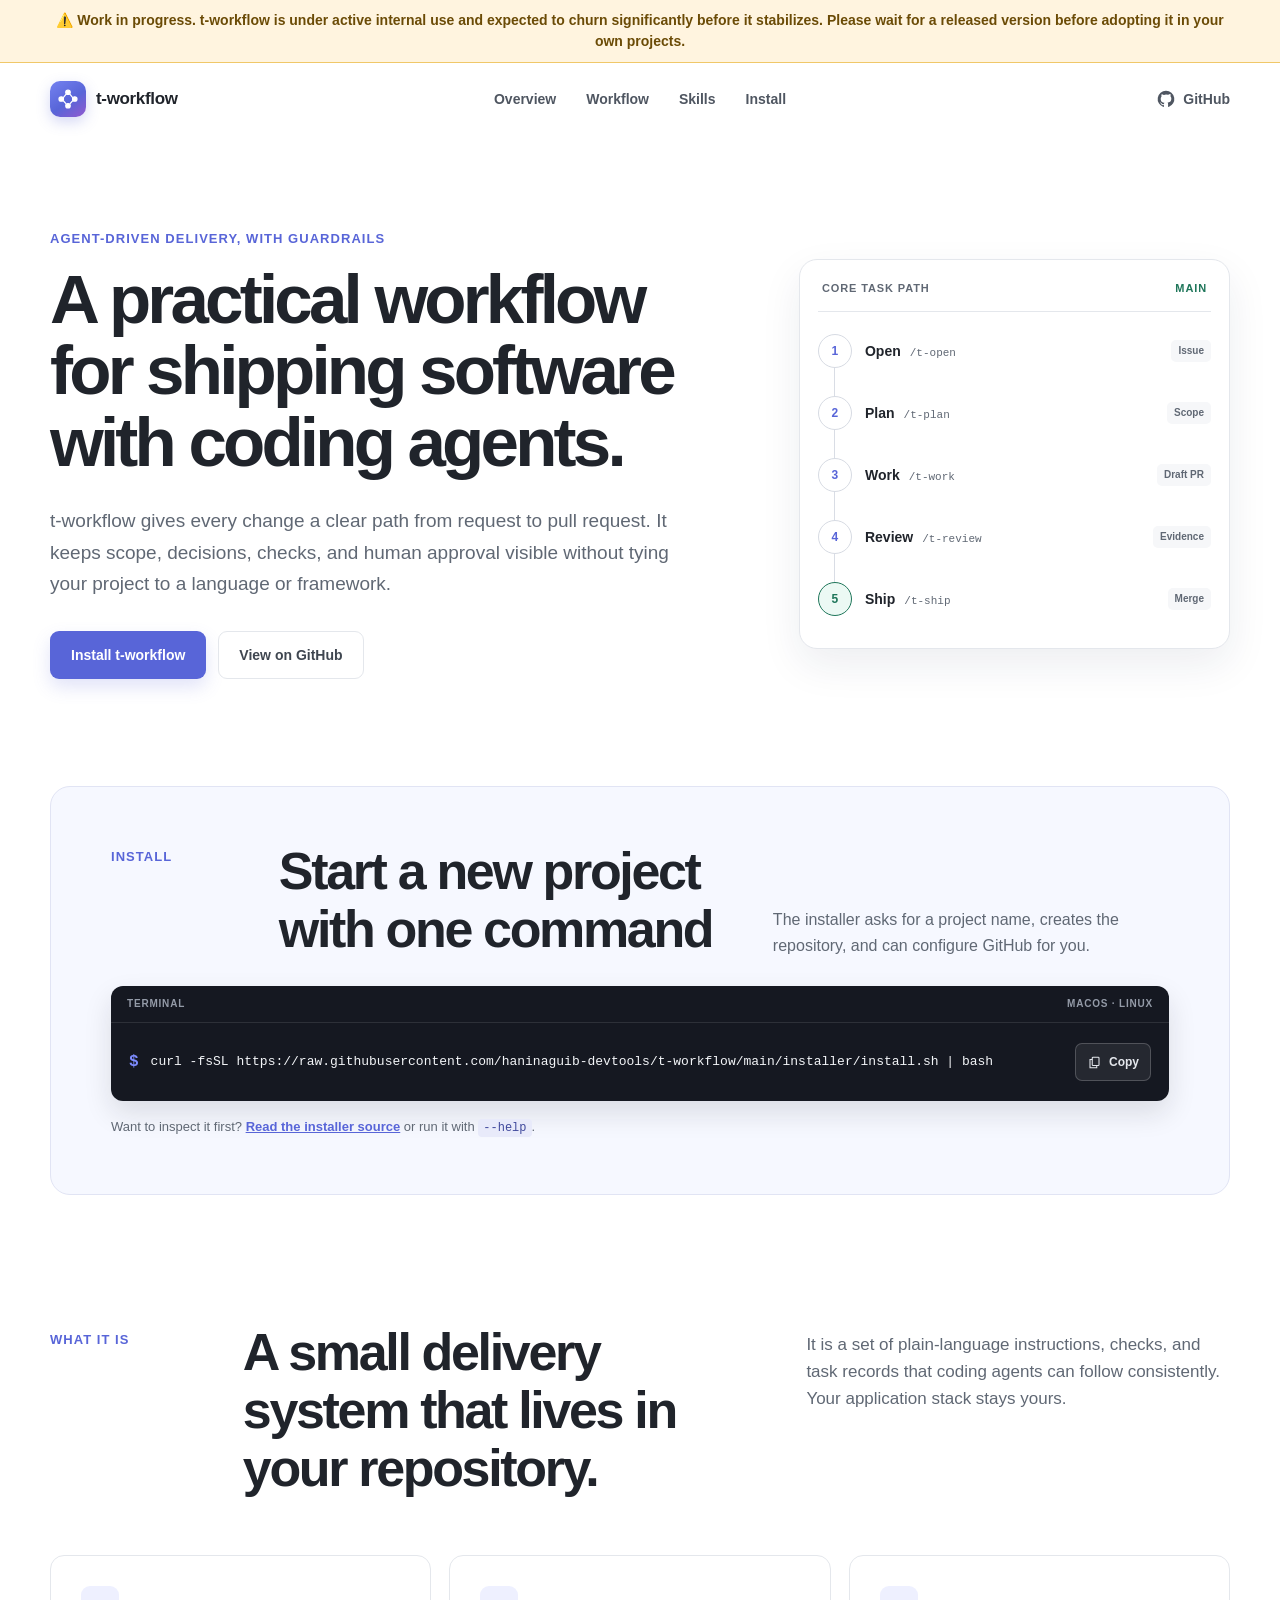
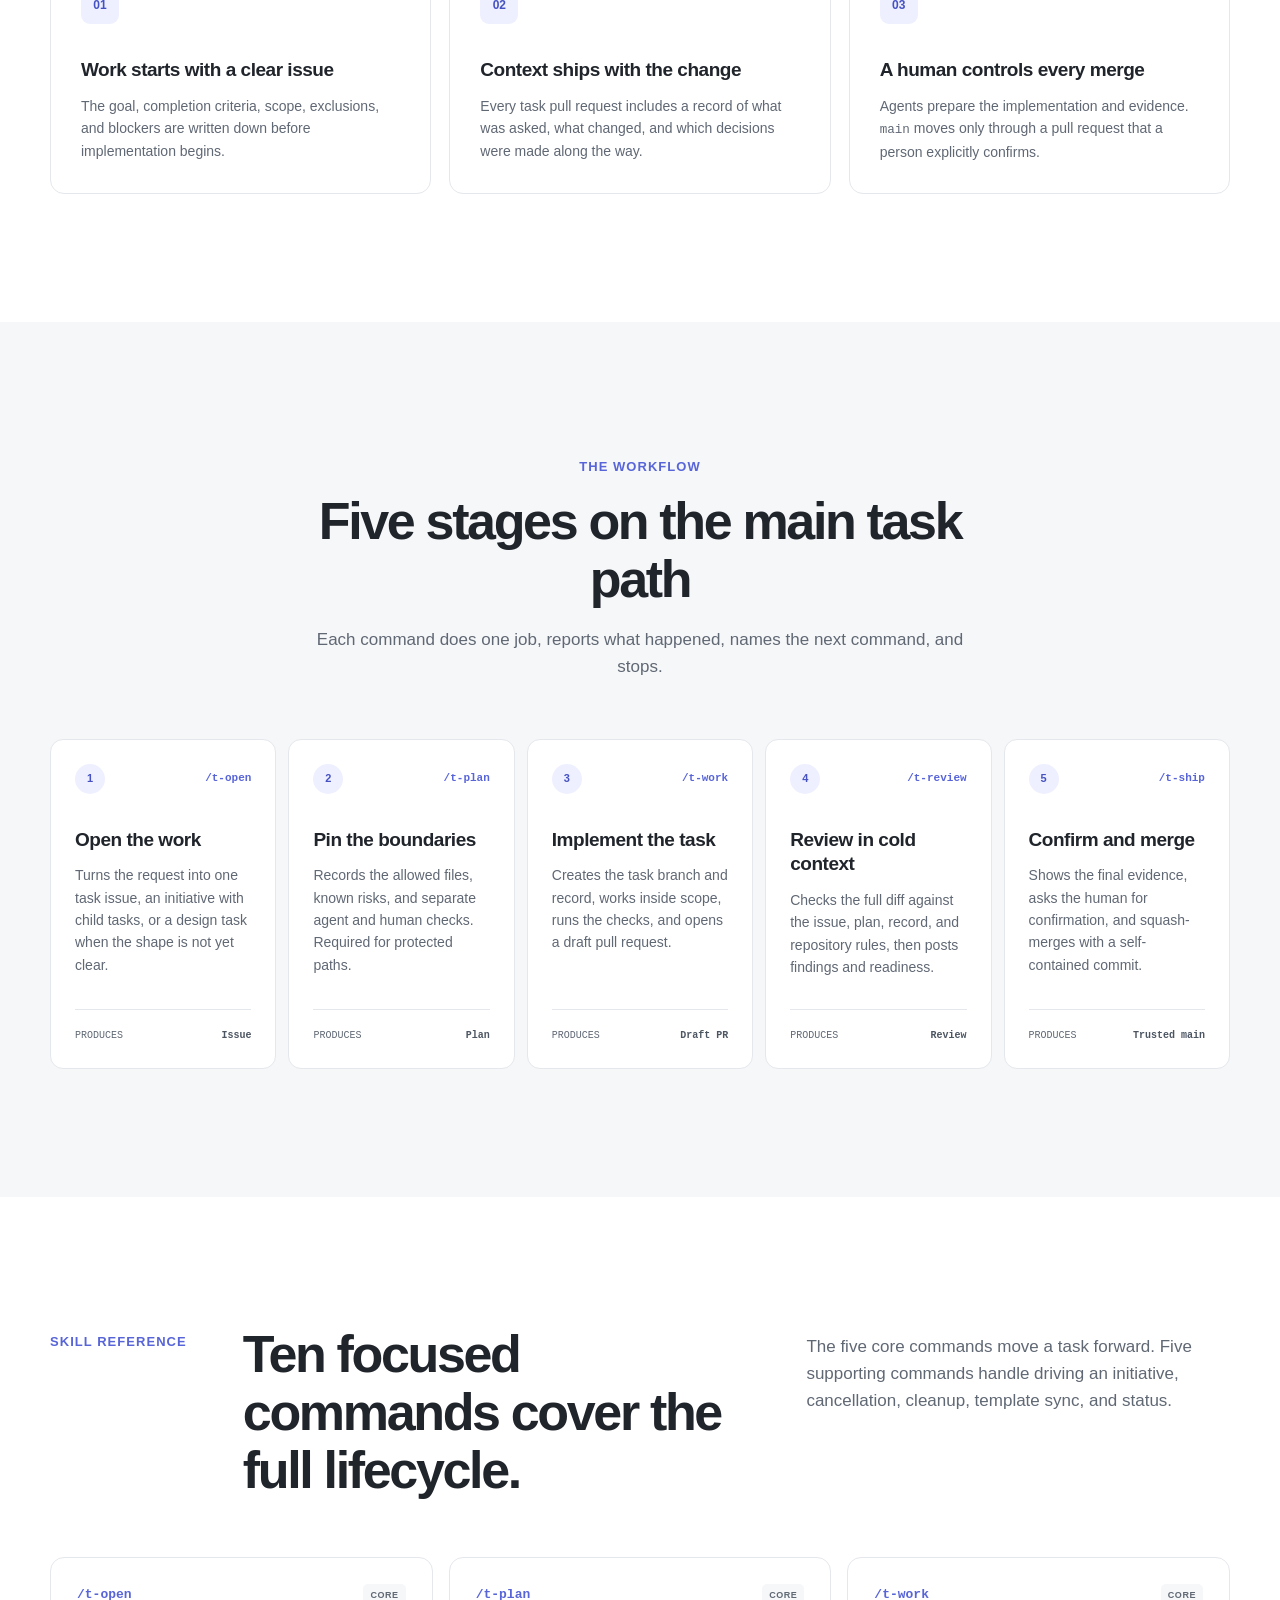
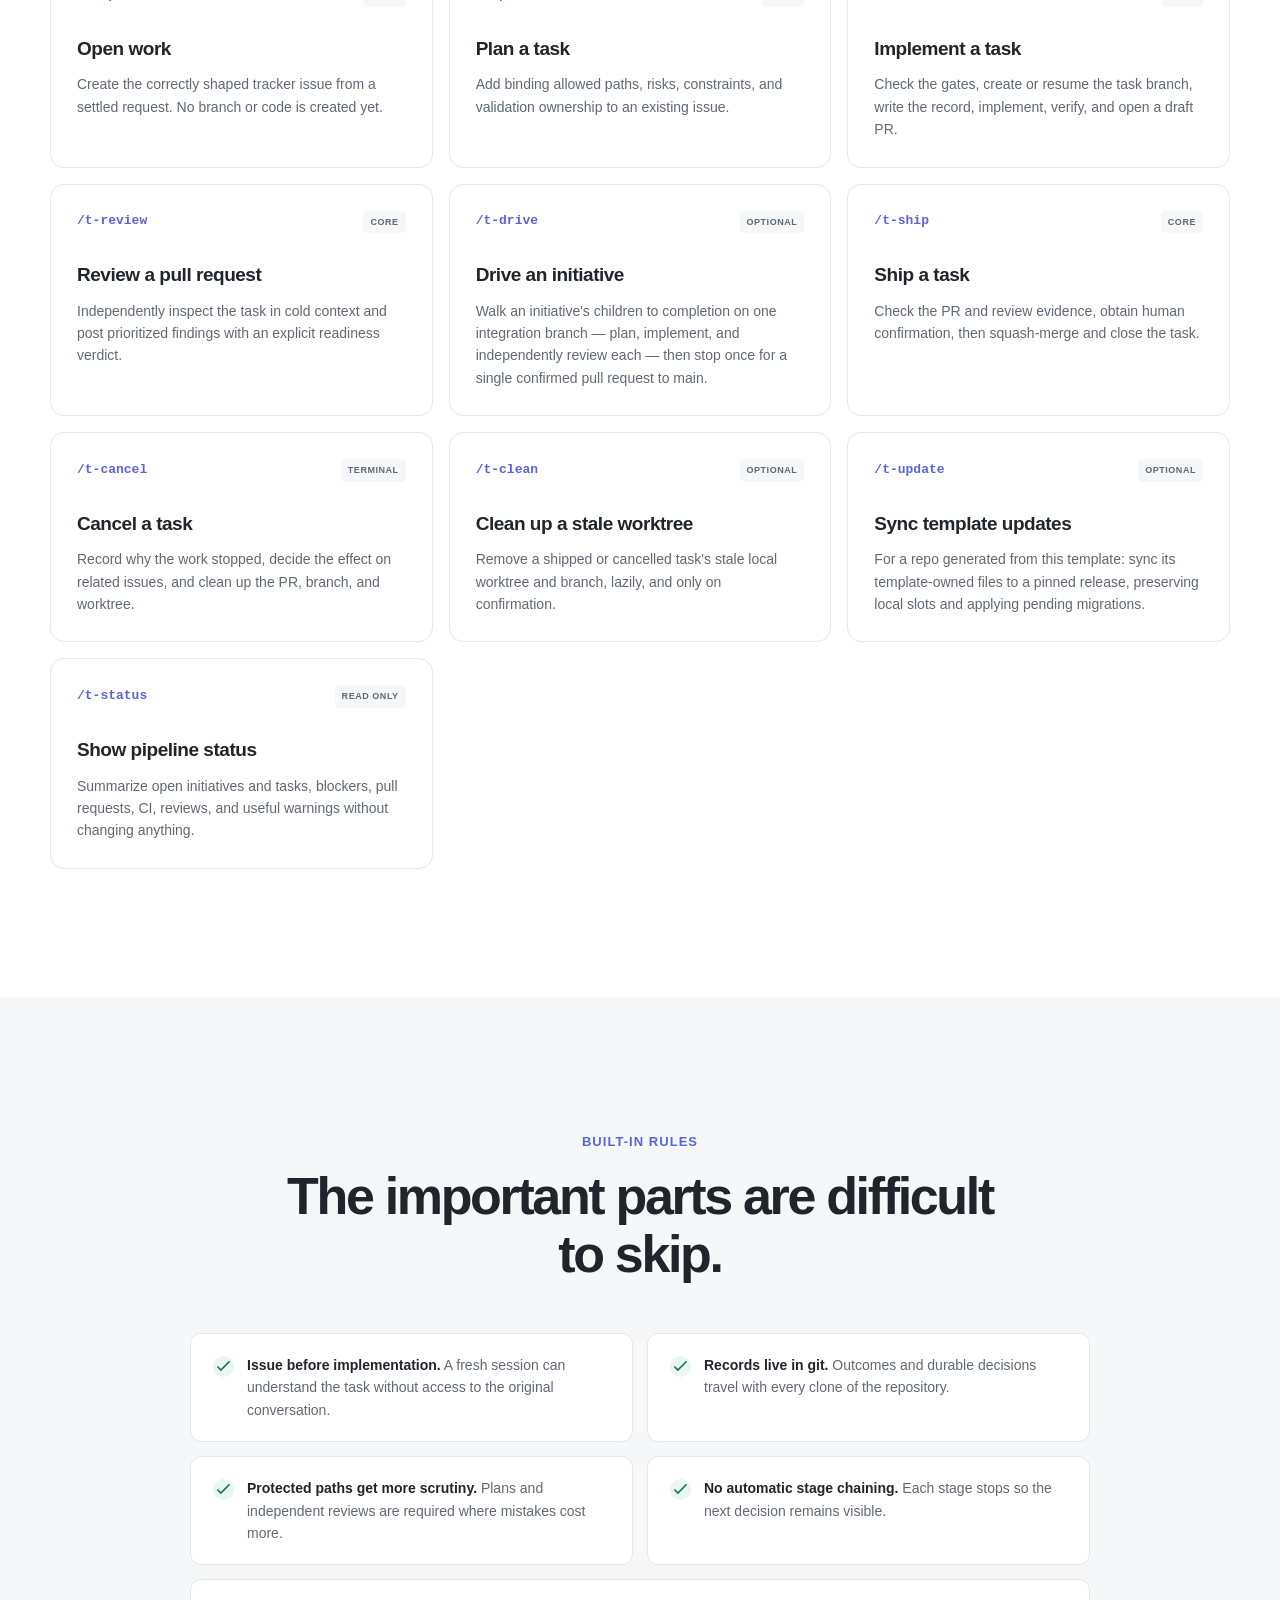
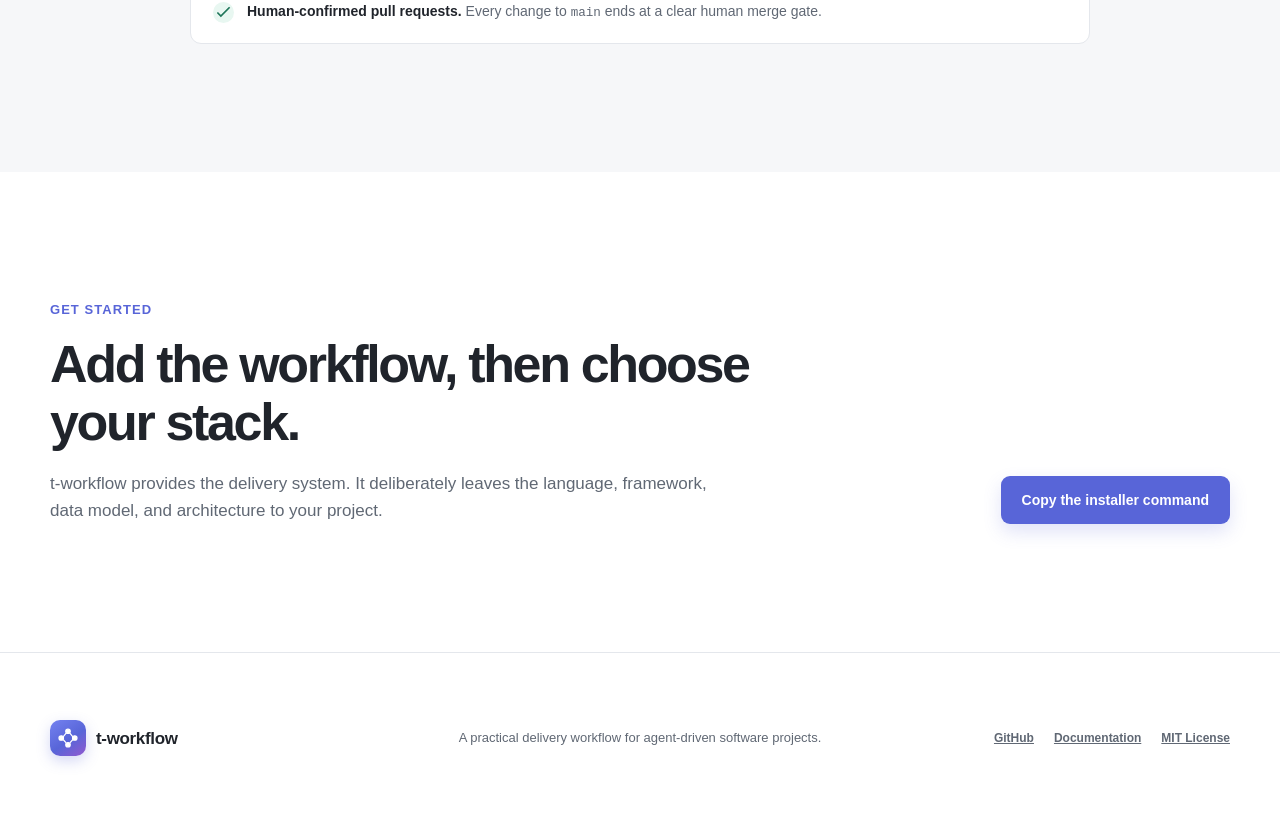
==== commit 6b1f615f: "Fix stale skill reference in site's skill list The public site advertised /t-wtree and /t-fix, both " ====
--- a/site/index.html
+++ b/site/index.html
@@ -153,8 +153,8 @@
       <section class="skills section" id="skills" aria-labelledby="skills-title">
         <div class="section-heading">
           <p class="section-label">Skill reference</p>
-          <h2 id="skills-title">Nine focused commands cover the full lifecycle.</h2>
-          <p>The five core commands move a task forward. Four supporting commands handle isolation, status, cancellation, and tiny non-semantic fixes.</p>
+          <h2 id="skills-title">Ten focused commands cover the full lifecycle.</h2>
+          <p>The five core commands move a task forward. Five supporting commands handle driving an initiative, cancellation, cleanup, template sync, and status.</p>
         </div>
         <div class="skill-grid">
           <article class="skill-card">
@@ -168,11 +168,6 @@
             <p>Add binding allowed paths, risks, constraints, and validation ownership to an existing issue.</p>
           </article>
           <article class="skill-card">
-            <div class="skill-title"><code>/t-wtree</code><span>Optional</span></div>
-            <h3>Create a worktree</h3>
-            <p>Prepare an isolated sibling checkout when tasks need to run in parallel or in long-lived sessions.</p>
-          </article>
-          <article class="skill-card">
             <div class="skill-title"><code>/t-work</code><span>Core</span></div>
             <h3>Implement a task</h3>
             <p>Check the gates, create or resume the task branch, write the record, implement, verify, and open a draft PR.</p>
@@ -183,24 +178,34 @@
             <p>Independently inspect the task in cold context and post prioritized findings with an explicit readiness verdict.</p>
           </article>
           <article class="skill-card">
+            <div class="skill-title"><code>/t-drive</code><span>Optional</span></div>
+            <h3>Drive an initiative</h3>
+            <p>Walk an initiative's children to completion on one integration branch — plan, implement, and independently review each — then stop once for a single confirmed pull request to main.</p>
+          </article>
+          <article class="skill-card">
             <div class="skill-title"><code>/t-ship</code><span>Core</span></div>
             <h3>Ship a task</h3>
             <p>Check the PR and review evidence, obtain human confirmation, then squash-merge and close the task.</p>
           </article>
           <article class="skill-card">
+            <div class="skill-title"><code>/t-cancel</code><span>Terminal</span></div>
+            <h3>Cancel a task</h3>
+            <p>Record why the work stopped, decide the effect on related issues, and clean up the PR, branch, and worktree.</p>
+          </article>
+          <article class="skill-card">
+            <div class="skill-title"><code>/t-clean</code><span>Optional</span></div>
+            <h3>Clean up a stale worktree</h3>
+            <p>Remove a shipped or cancelled task's stale local worktree and branch, lazily, and only on confirmation.</p>
+          </article>
+          <article class="skill-card">
+            <div class="skill-title"><code>/t-update</code><span>Optional</span></div>
+            <h3>Sync template updates</h3>
+            <p>For a repo generated from this template: sync its template-owned files to a pinned release, preserving local slots and applying pending migrations.</p>
+          </article>
+          <article class="skill-card">
             <div class="skill-title"><code>/t-status</code><span>Read only</span></div>
             <h3>Show pipeline status</h3>
             <p>Summarize open initiatives and tasks, blockers, pull requests, CI, reviews, and useful warnings without changing anything.</p>
-          </article>
-          <article class="skill-card">
-            <div class="skill-title"><code>/t-cancel</code><span>Terminal</span></div>
-            <h3>Cancel a task</h3>
-            <p>Record why the work stopped, decide the effect on related issues, and clean up the PR, branch, and worktree.</p>
-          </article>
-          <article class="skill-card">
-            <div class="skill-title"><code>/t-fix</code><span>Fast path</span></div>
-            <h3>Ship a tiny fix</h3>
-            <p>Handle a typo, punctuation, formatting, or broken-link correction as one PR when the change has no semantic content.</p>
           </article>
         </div>
       </section>
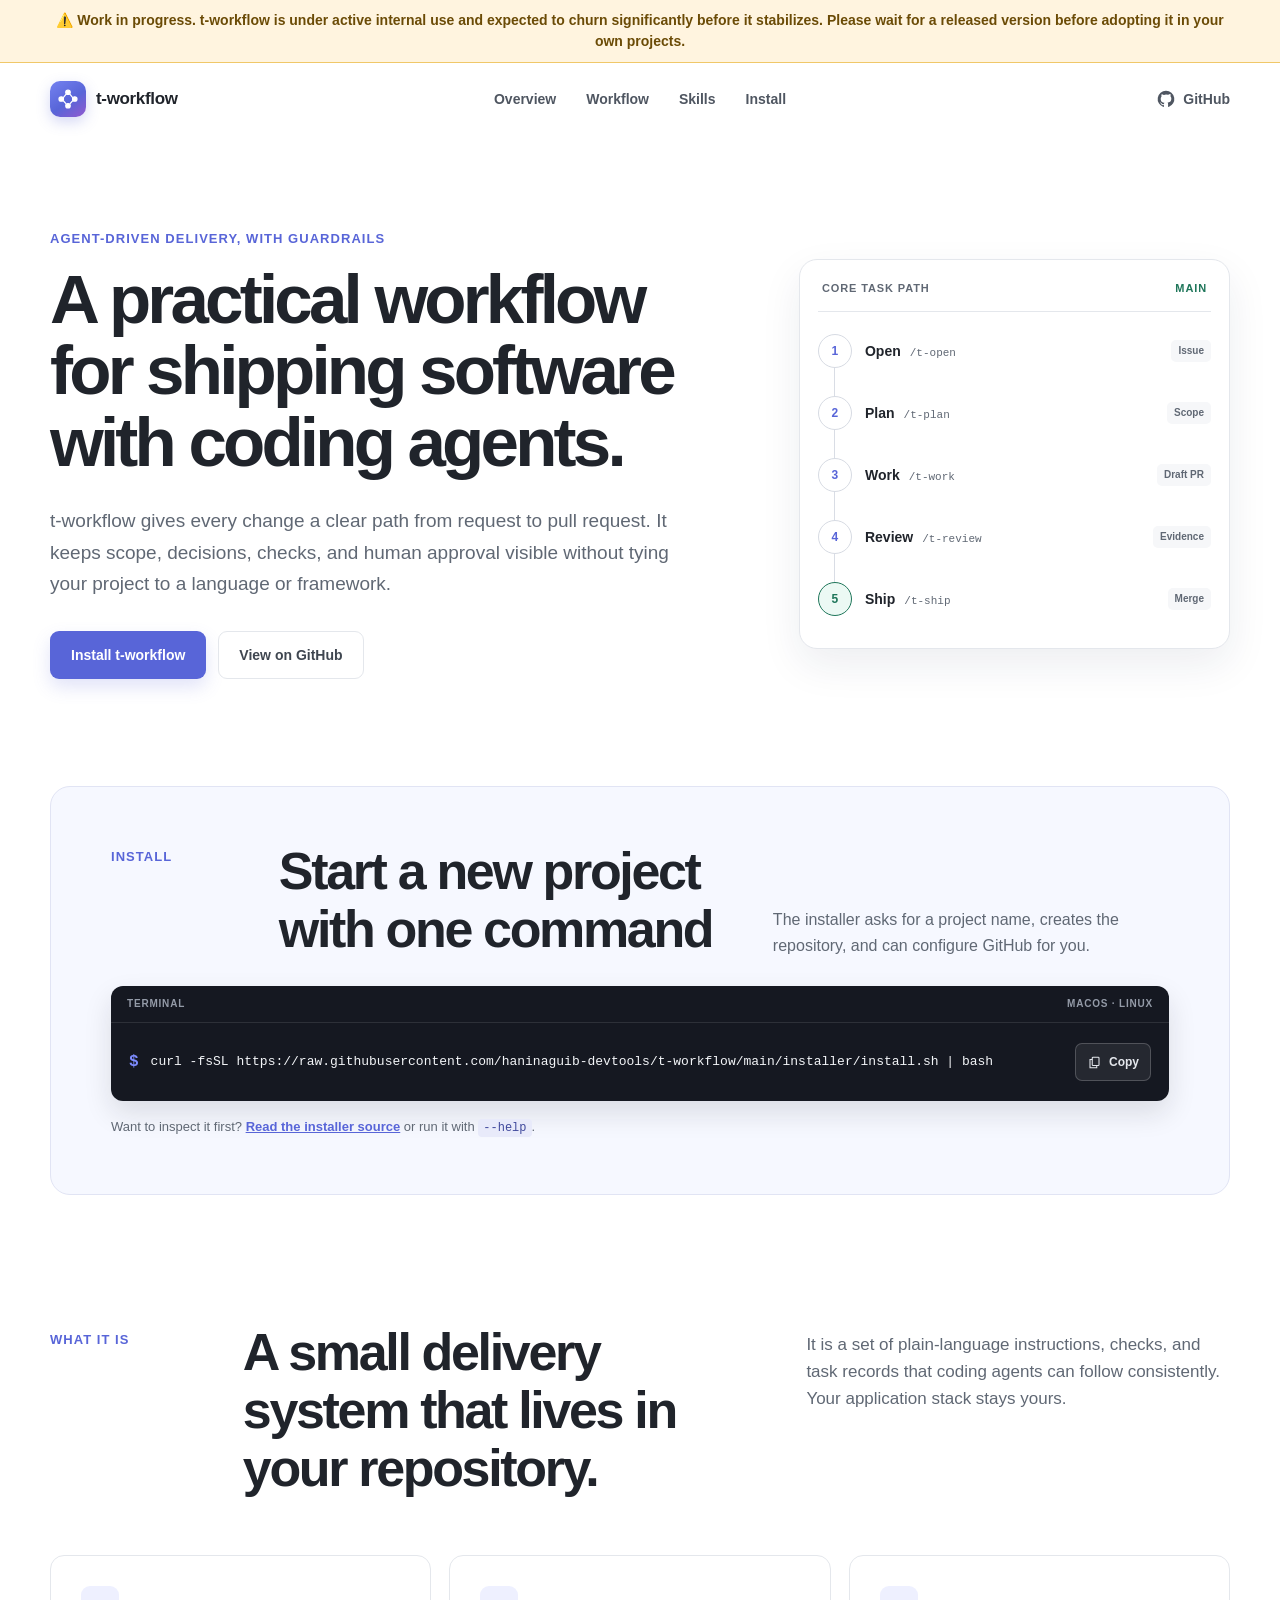
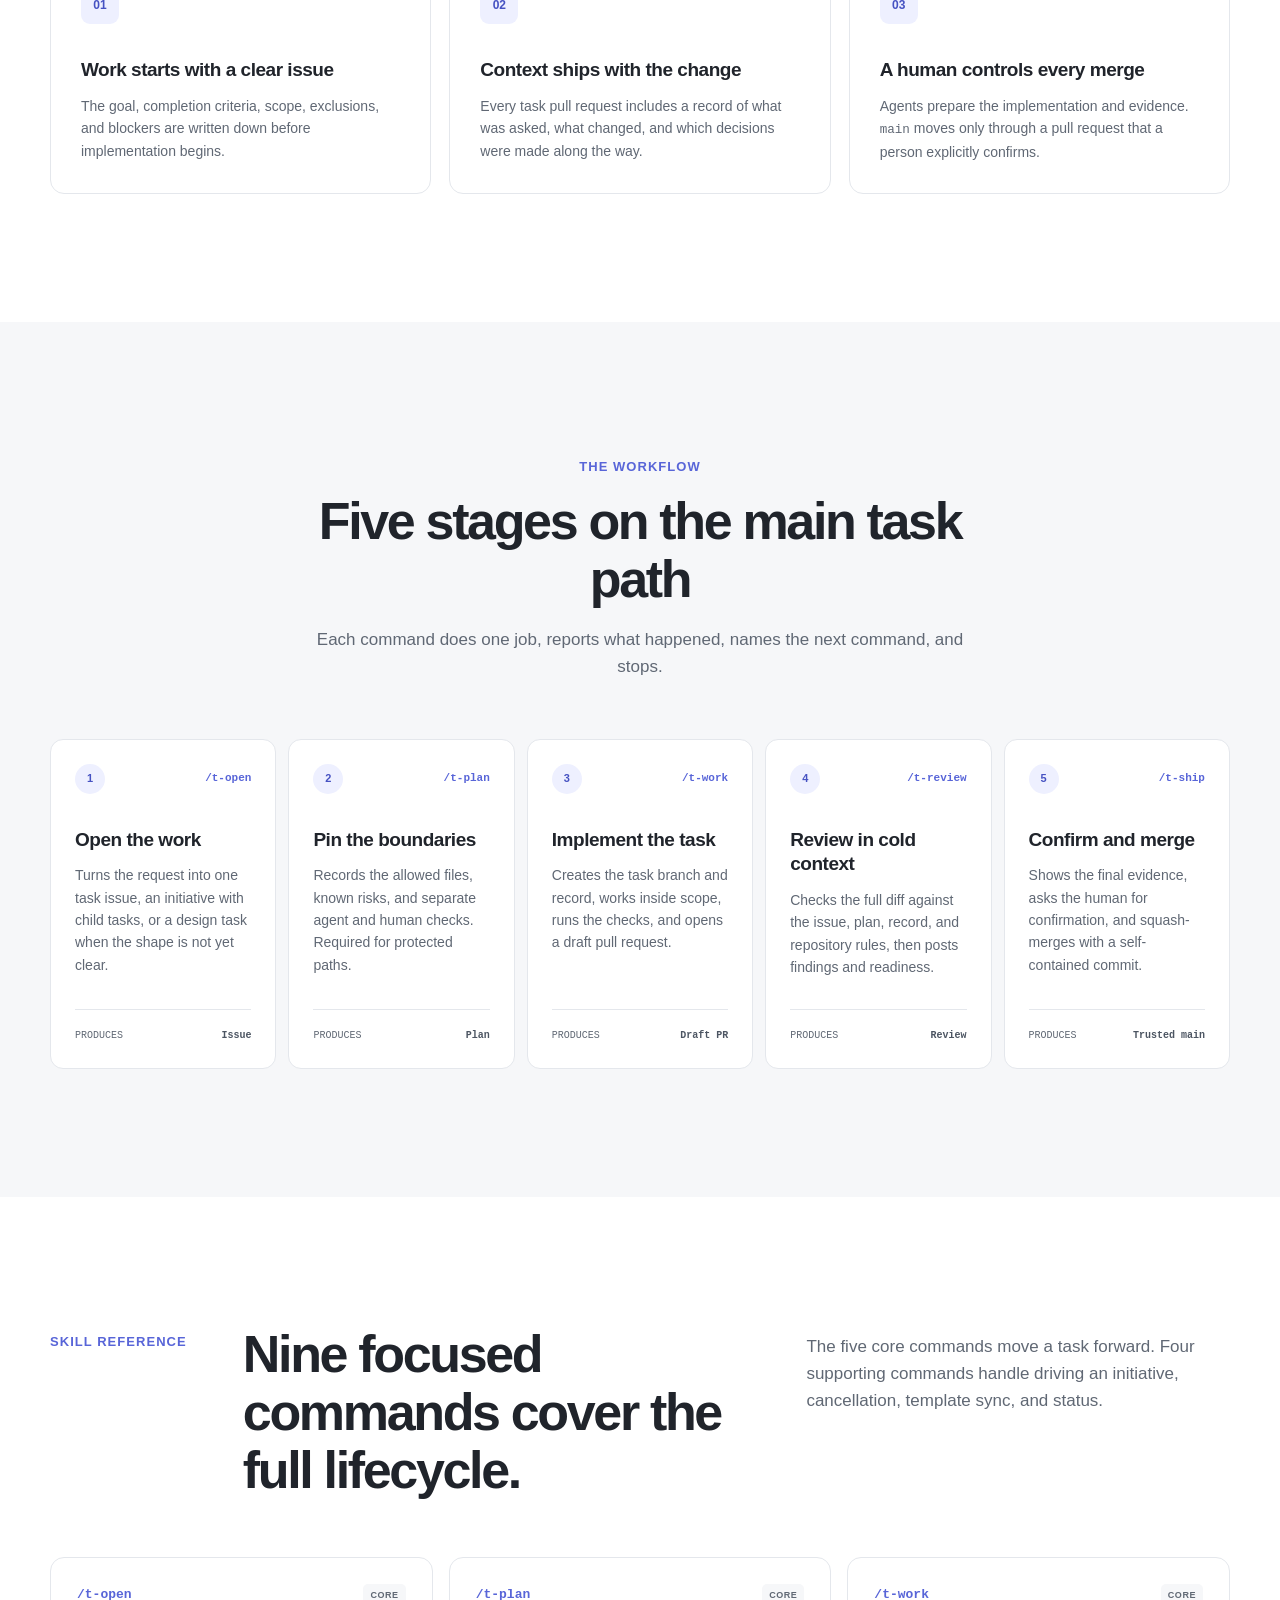
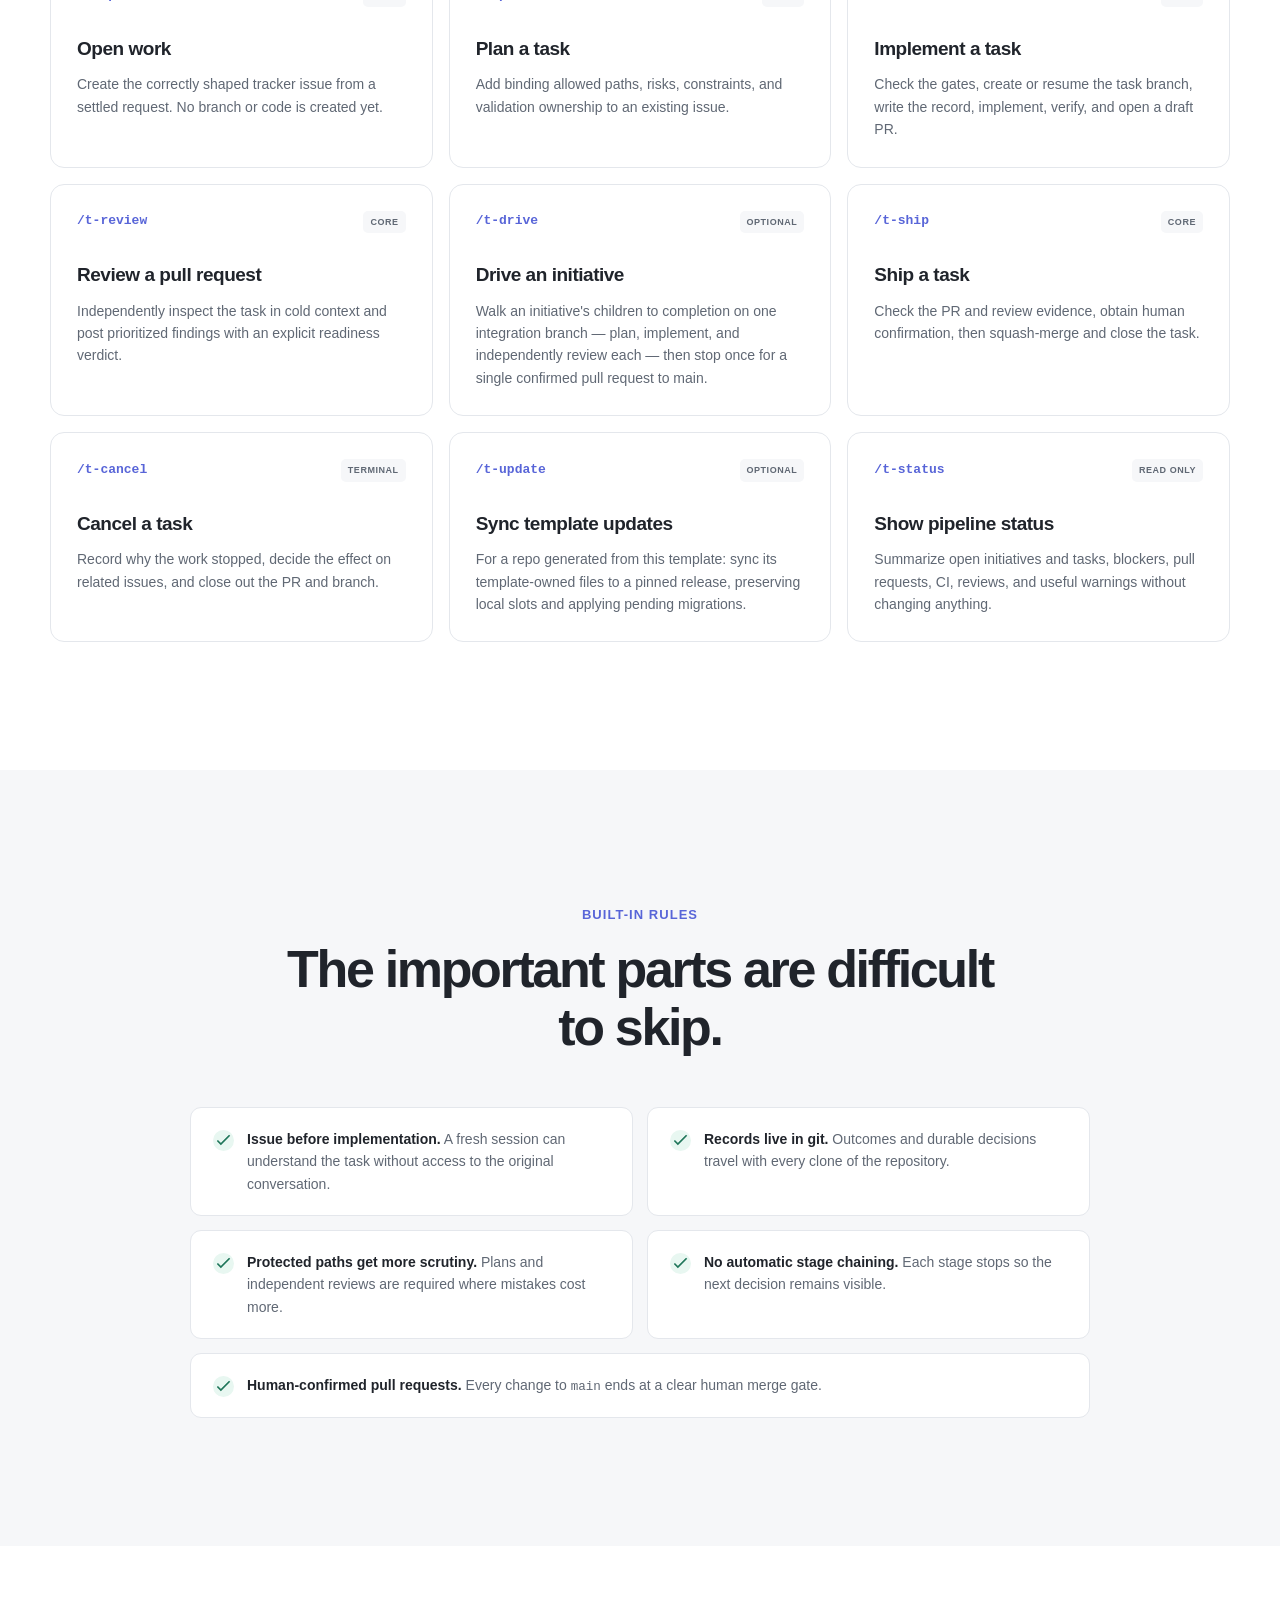
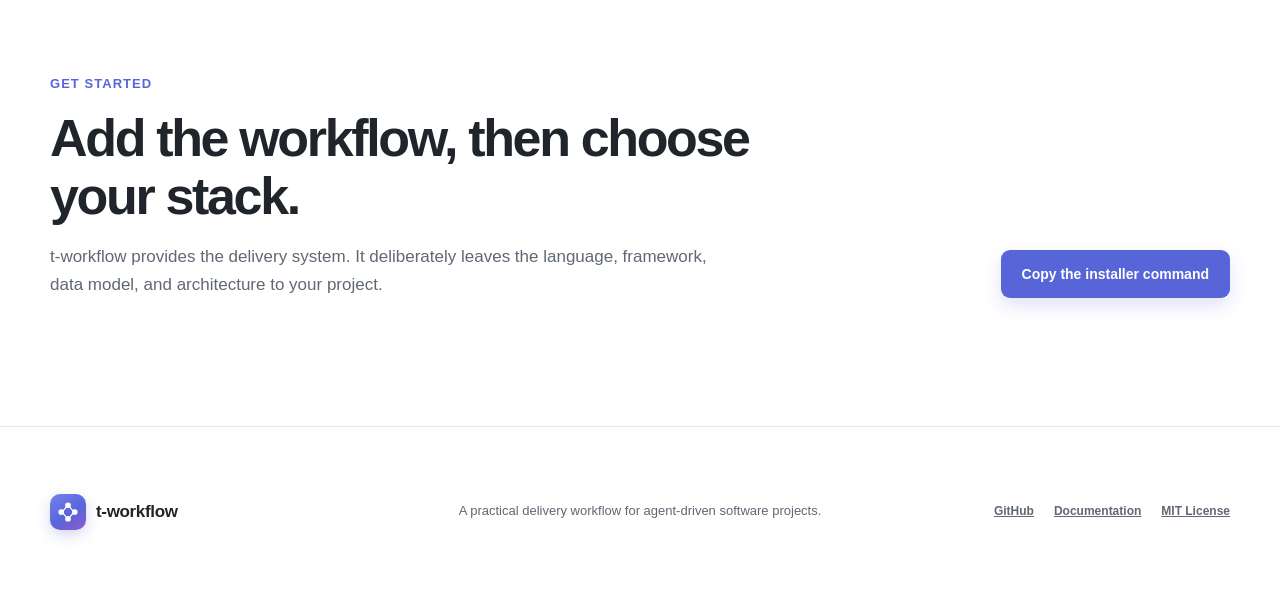
==== commit 9b2728b3: "Remove the /t-clean skill /t-clean was introduced by ADR-002 for lazy, explicit cleanup of a task's " ====
--- a/site/index.html
+++ b/site/index.html
@@ -153,8 +153,8 @@
       <section class="skills section" id="skills" aria-labelledby="skills-title">
         <div class="section-heading">
           <p class="section-label">Skill reference</p>
-          <h2 id="skills-title">Ten focused commands cover the full lifecycle.</h2>
-          <p>The five core commands move a task forward. Five supporting commands handle driving an initiative, cancellation, cleanup, template sync, and status.</p>
+          <h2 id="skills-title">Nine focused commands cover the full lifecycle.</h2>
+          <p>The five core commands move a task forward. Four supporting commands handle driving an initiative, cancellation, template sync, and status.</p>
         </div>
         <div class="skill-grid">
           <article class="skill-card">
@@ -190,12 +190,7 @@
           <article class="skill-card">
             <div class="skill-title"><code>/t-cancel</code><span>Terminal</span></div>
             <h3>Cancel a task</h3>
-            <p>Record why the work stopped, decide the effect on related issues, and clean up the PR, branch, and worktree.</p>
-          </article>
-          <article class="skill-card">
-            <div class="skill-title"><code>/t-clean</code><span>Optional</span></div>
-            <h3>Clean up a stale worktree</h3>
-            <p>Remove a shipped or cancelled task's stale local worktree and branch, lazily, and only on confirmation.</p>
+            <p>Record why the work stopped, decide the effect on related issues, and close out the PR and branch.</p>
           </article>
           <article class="skill-card">
             <div class="skill-title"><code>/t-update</code><span>Optional</span></div>
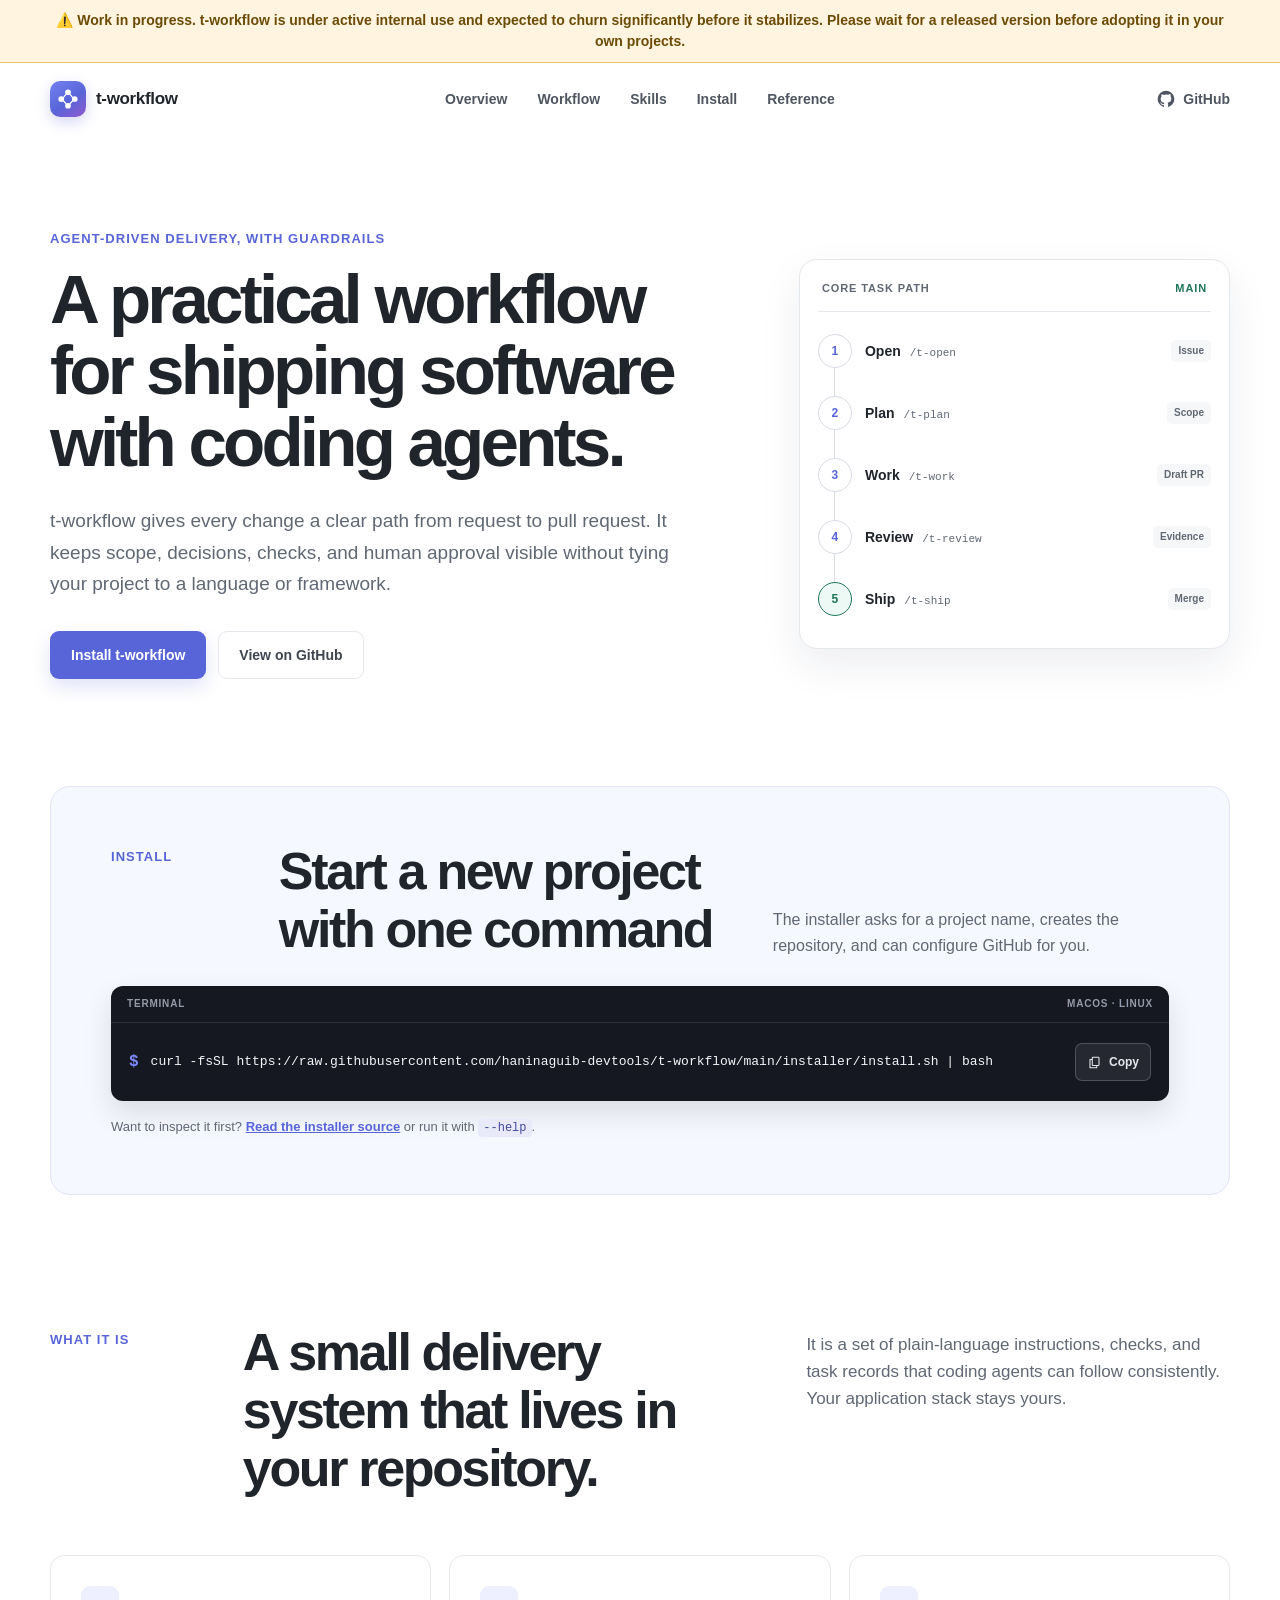
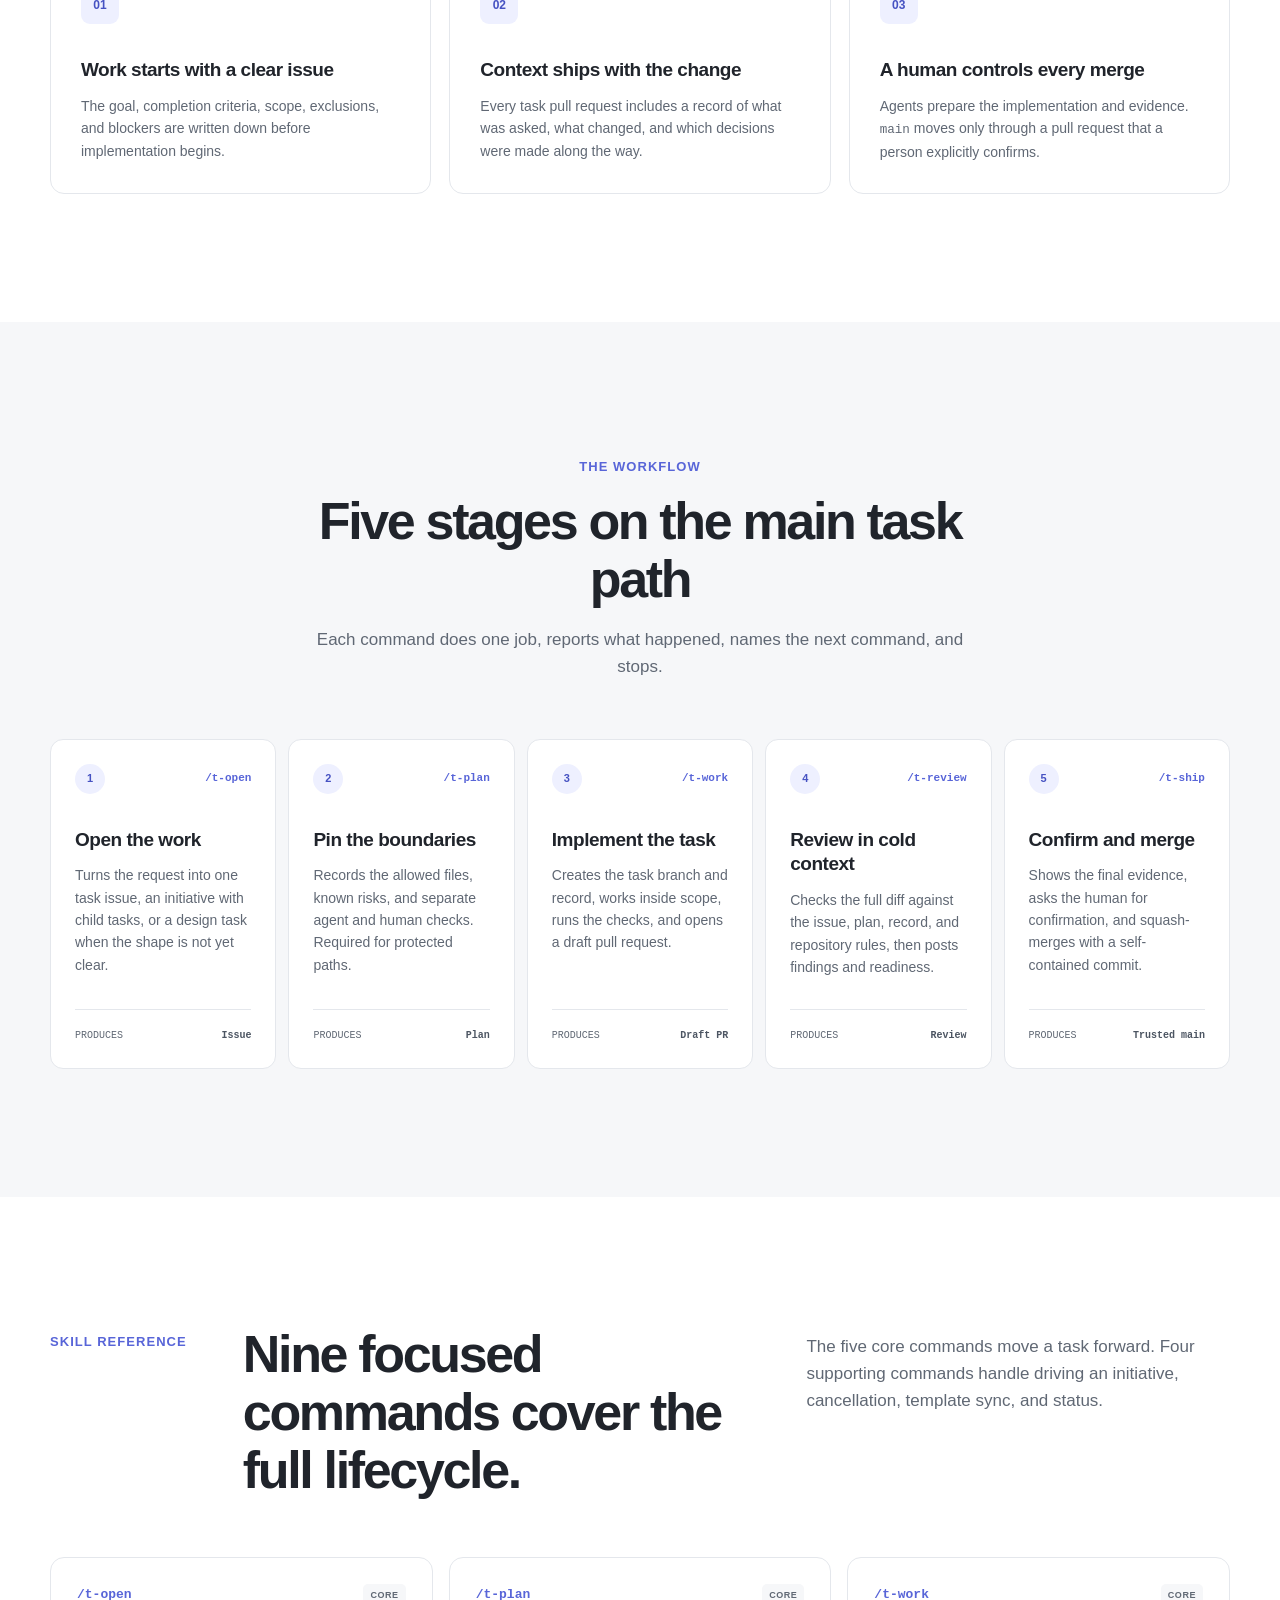
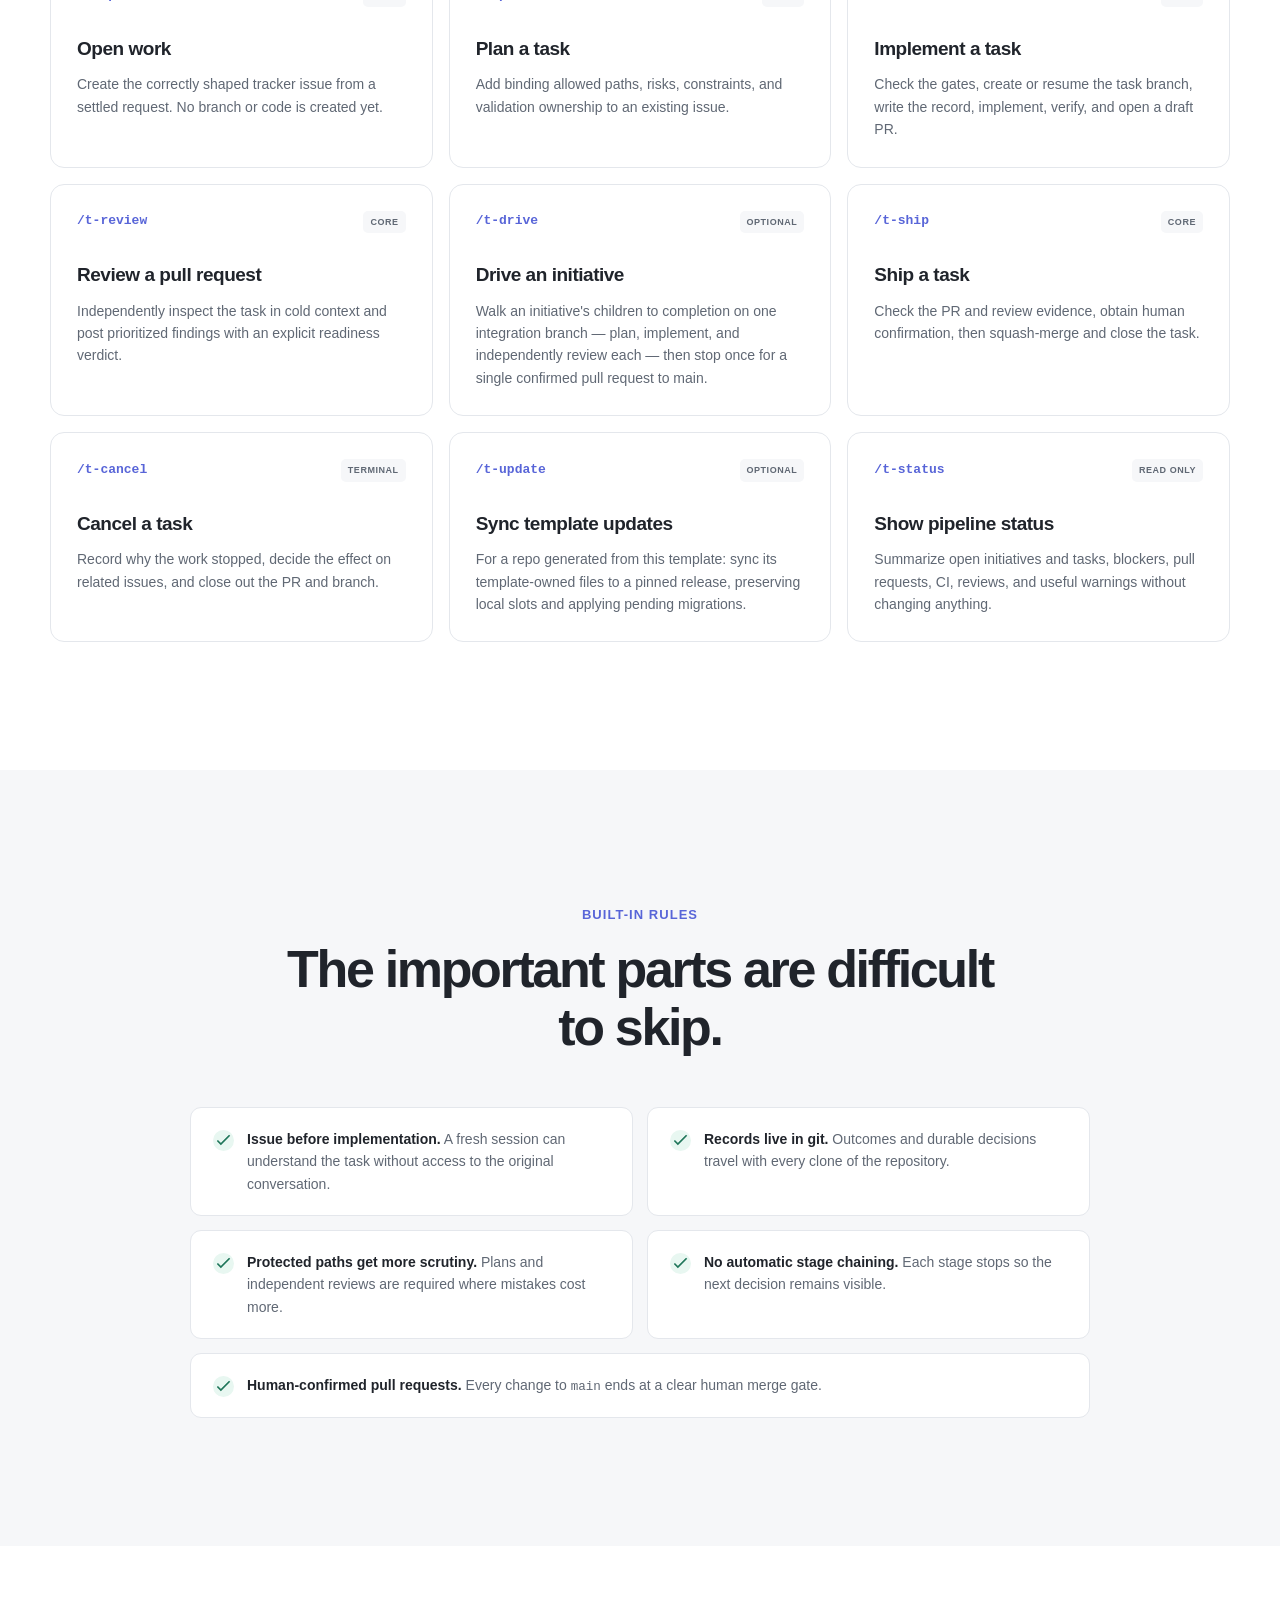
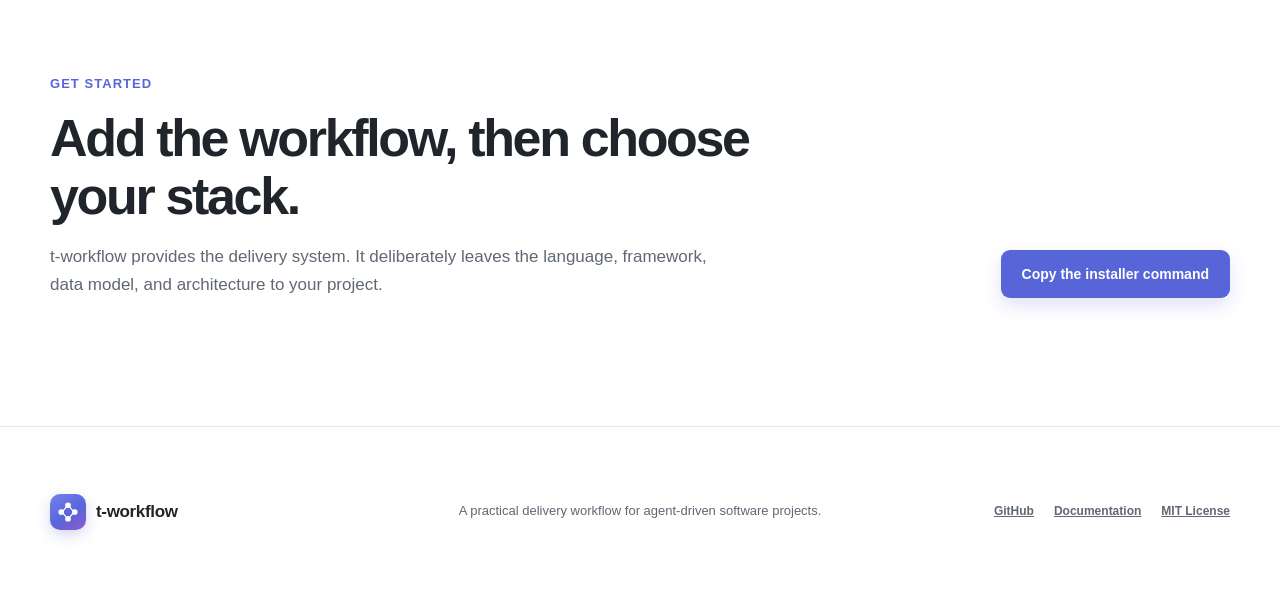
==== commit 39d55426: "Add a workflow-system reference section to the site Adds site/reference/ — an index page (contents, " ====
--- a/site/index.html
+++ b/site/index.html
@@ -30,6 +30,7 @@
           <a href="#workflow">Workflow</a>
           <a href="#skills">Skills</a>
           <a href="#install">Install</a>
+          <a href="reference/index.html">Reference</a>
         </nav>
         <a class="github-link" href="https://github.com/haninaguib-devtools/t-workflow" aria-label="View t-workflow on GitHub">
           <svg viewBox="0 0 24 24" aria-hidden="true"><path d="M12 2a10 10 0 0 0-3.16 19.49c.5.09.68-.22.68-.48v-1.69c-2.78.6-3.37-1.18-3.37-1.18-.45-1.16-1.11-1.47-1.11-1.47-.91-.62.07-.61.07-.61 1 .07 1.53 1.03 1.53 1.03.9 1.53 2.35 1.09 2.92.83.09-.65.35-1.09.64-1.34-2.22-.25-4.55-1.11-4.55-4.94 0-1.09.39-1.98 1.03-2.68-.1-.25-.45-1.27.1-2.64 0 0 .84-.27 2.75 1.02A9.6 9.6 0 0 1 12 6.7a9.6 9.6 0 0 1 2.5.34c1.91-1.29 2.75-1.02 2.75-1.02.55 1.37.2 2.39.1 2.64.64.7 1.03 1.59 1.03 2.68 0 3.84-2.34 4.69-4.57 4.94.36.31.68.92.68 1.86V21c0 .27.18.58.69.48A10 10 0 0 0 12 2Z"/></svg>
--- a/site/styles.css
+++ b/site/styles.css
@@ -923,6 +923,376 @@
   }
 }
 
+/* ==========================================================================
+   Reference documentation pages (site/reference/*.html)
+   ========================================================================== */
+
+.doc-subnav {
+  position: sticky;
+  top: 72px;
+  z-index: 15;
+  display: flex;
+  gap: 4px;
+  overflow-x: auto;
+  padding: 14px max(24px, calc((100vw - 1180px) / 2));
+  border-bottom: 1px solid var(--line);
+  background: rgba(255, 255, 255, 0.96);
+  backdrop-filter: blur(12px);
+}
+
+.doc-subnav a {
+  flex: 0 0 auto;
+  padding: 7px 13px;
+  border-radius: 999px;
+  color: var(--muted);
+  font-size: 13px;
+  font-weight: 600;
+  text-decoration: none;
+  white-space: nowrap;
+  transition: background 150ms ease, color 150ms ease;
+}
+
+.doc-subnav a:hover {
+  background: var(--surface);
+  color: var(--text);
+}
+
+.doc-subnav a[aria-current="page"] {
+  background: var(--primary-soft);
+  color: var(--primary-dark);
+}
+
+.doc-hero {
+  width: var(--page);
+  margin: 0 auto;
+  padding: 64px 0 24px;
+}
+
+.doc-hero p.section-label {
+  margin-bottom: 14px;
+}
+
+.doc-hero h1 {
+  max-width: 780px;
+  margin: 0;
+  font-size: clamp(34px, 4.6vw, 52px);
+  font-weight: 730;
+  letter-spacing: -0.045em;
+  line-height: 1.1;
+}
+
+.doc-hero > p {
+  max-width: 720px;
+  margin: 20px 0 0;
+  color: var(--muted);
+  font-size: 18px;
+  line-height: 1.65;
+}
+
+.doc-main {
+  width: var(--page);
+  margin: 0 auto;
+  padding: 8px 0 100px;
+}
+
+.doc-section {
+  padding: 40px 0;
+  border-top: 1px solid var(--line);
+}
+
+.doc-section:first-child {
+  border-top: none;
+  padding-top: 0;
+}
+
+.doc-section h2 {
+  margin: 0 0 8px;
+  font-size: 26px;
+  font-weight: 720;
+  letter-spacing: -0.02em;
+}
+
+.doc-section > p.doc-dek {
+  margin: 0 0 28px;
+  max-width: 760px;
+  color: var(--muted);
+  font-size: 16px;
+}
+
+.doc-section h3 {
+  margin: 32px 0 10px;
+  font-size: 18px;
+  font-weight: 700;
+  letter-spacing: -0.01em;
+}
+
+.doc-section h4 {
+  margin: 20px 0 8px;
+  font-size: 14.5px;
+  font-weight: 720;
+  color: var(--muted);
+  text-transform: uppercase;
+  letter-spacing: 0.04em;
+}
+
+.doc-section p {
+  max-width: 760px;
+  margin: 0 0 14px;
+}
+
+.doc-section ul,
+.doc-section ol {
+  max-width: 760px;
+  margin: 0 0 14px;
+  padding-left: 22px;
+}
+
+.doc-section li {
+  margin-bottom: 6px;
+}
+
+.doc-section code,
+.doc-card code,
+.doc-toc code,
+.doc-table code {
+  padding: 1px 6px;
+  border-radius: 4px;
+  background: var(--surface);
+  color: #414a9d;
+  font-family: var(--mono);
+  font-size: 0.88em;
+}
+
+.doc-toc {
+  padding: 26px 28px;
+  border: 1px solid var(--line);
+  border-radius: var(--radius);
+  background: var(--surface);
+}
+
+.doc-toc > p.section-label {
+  margin: 0 0 12px;
+}
+
+.doc-toc ol {
+  display: grid;
+  grid-template-columns: repeat(2, 1fr);
+  gap: 6px 28px;
+  margin: 0;
+  padding: 0;
+  list-style: none;
+  counter-reset: doc-toc;
+}
+
+.doc-toc li {
+  counter-increment: doc-toc;
+  margin: 0;
+}
+
+.doc-toc a {
+  display: flex;
+  gap: 10px;
+  padding: 8px 0;
+  color: var(--text);
+  font-weight: 620;
+  text-decoration: none;
+}
+
+.doc-toc a::before {
+  content: counter(doc-toc);
+  display: grid;
+  flex: 0 0 auto;
+  place-items: center;
+  width: 24px;
+  height: 24px;
+  border-radius: 50%;
+  background: var(--primary-soft);
+  color: var(--primary-dark);
+  font-size: 12px;
+  font-weight: 750;
+}
+
+.doc-toc a:hover {
+  color: var(--primary);
+}
+
+.doc-toc small {
+  display: block;
+  margin-left: 34px;
+  color: var(--muted);
+  font-size: 13px;
+  font-weight: 400;
+}
+
+.doc-card-grid {
+  display: grid;
+  gap: 16px;
+}
+
+.doc-card {
+  padding: 26px 28px;
+  border: 1px solid var(--line);
+  border-radius: var(--radius);
+  background: var(--white);
+}
+
+.doc-card h3 {
+  display: flex;
+  flex-wrap: wrap;
+  align-items: center;
+  gap: 10px;
+  margin: 0 0 10px;
+  font-size: 17px;
+}
+
+.doc-card h3 code {
+  color: var(--primary);
+  font-size: 15px;
+}
+
+.doc-card h3 span {
+  padding: 3px 8px;
+  border-radius: 5px;
+  background: var(--surface);
+  color: var(--muted);
+  font-size: 10px;
+  font-weight: 720;
+  letter-spacing: 0.06em;
+  text-transform: uppercase;
+}
+
+.doc-card p {
+  max-width: none;
+  margin: 0 0 10px;
+  color: var(--muted);
+  font-size: 14px;
+}
+
+.doc-card p:last-child {
+  margin-bottom: 0;
+}
+
+.doc-card ul {
+  max-width: none;
+  margin: 0 0 10px;
+  padding-left: 18px;
+  color: var(--muted);
+  font-size: 14px;
+}
+
+.doc-table-wrap {
+  overflow-x: auto;
+  border: 1px solid var(--line);
+  border-radius: var(--radius);
+}
+
+.doc-table {
+  width: 100%;
+  border-collapse: collapse;
+  font-size: 13.5px;
+}
+
+.doc-table th,
+.doc-table td {
+  padding: 12px 16px;
+  border-bottom: 1px solid var(--line);
+  text-align: left;
+  vertical-align: top;
+}
+
+.doc-table th {
+  background: var(--surface);
+  color: var(--muted);
+  font-size: 11px;
+  font-weight: 720;
+  letter-spacing: 0.05em;
+  text-transform: uppercase;
+}
+
+.doc-table tr:last-child td {
+  border-bottom: none;
+}
+
+.doc-table code {
+  white-space: nowrap;
+}
+
+.doc-callout {
+  max-width: 760px;
+  padding: 18px 22px;
+  border: 1px solid var(--warn-border);
+  border-radius: 12px;
+  background: var(--warn-bg);
+  color: var(--warn-text);
+  font-size: 14px;
+}
+
+.doc-callout strong {
+  display: block;
+  margin-bottom: 4px;
+}
+
+.doc-crosslinks {
+  display: flex;
+  flex-wrap: wrap;
+  gap: 10px;
+  margin-top: 12px;
+}
+
+.doc-crosslinks a {
+  padding: 6px 12px;
+  border: 1px solid var(--line);
+  border-radius: 999px;
+  color: var(--primary-dark);
+  font-size: 13px;
+  font-weight: 620;
+  text-decoration: none;
+}
+
+.doc-crosslinks a:hover {
+  border-color: var(--primary);
+}
+
+.doc-footer-nav {
+  display: flex;
+  justify-content: space-between;
+  gap: 20px;
+  margin-top: 20px;
+  padding-top: 28px;
+  border-top: 1px solid var(--line);
+}
+
+.doc-footer-nav a {
+  color: var(--muted);
+  font-size: 14px;
+  font-weight: 620;
+  text-decoration: none;
+}
+
+.doc-footer-nav a:hover {
+  color: var(--primary);
+}
+
+@media (max-width: 760px) {
+  .doc-subnav {
+    top: 64px;
+    padding: 12px 16px;
+  }
+
+  .doc-hero {
+    padding: 44px 0 16px;
+  }
+
+  .doc-toc ol {
+    grid-template-columns: 1fr;
+  }
+
+  .doc-footer-nav {
+    flex-direction: column;
+    gap: 10px;
+  }
+}
+
 @media (prefers-reduced-motion: reduce) {
   html {
     scroll-behavior: auto;
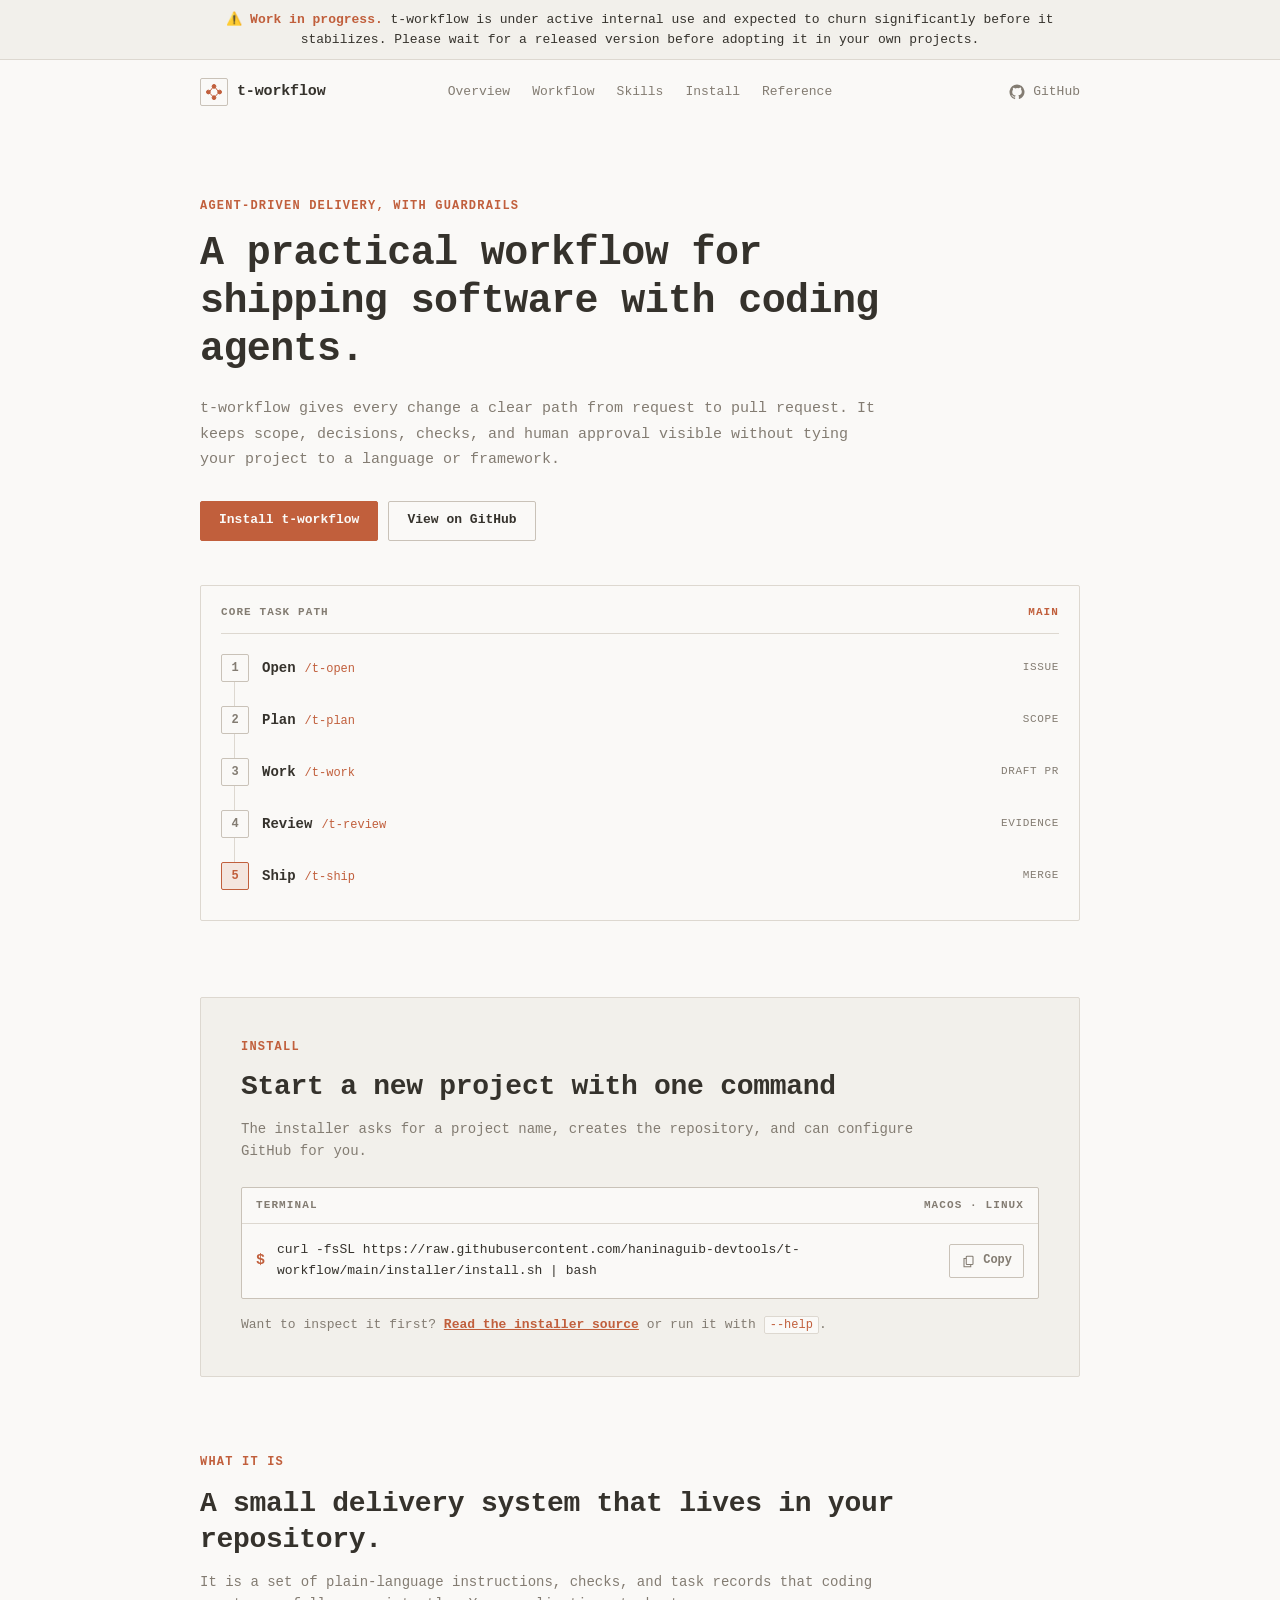
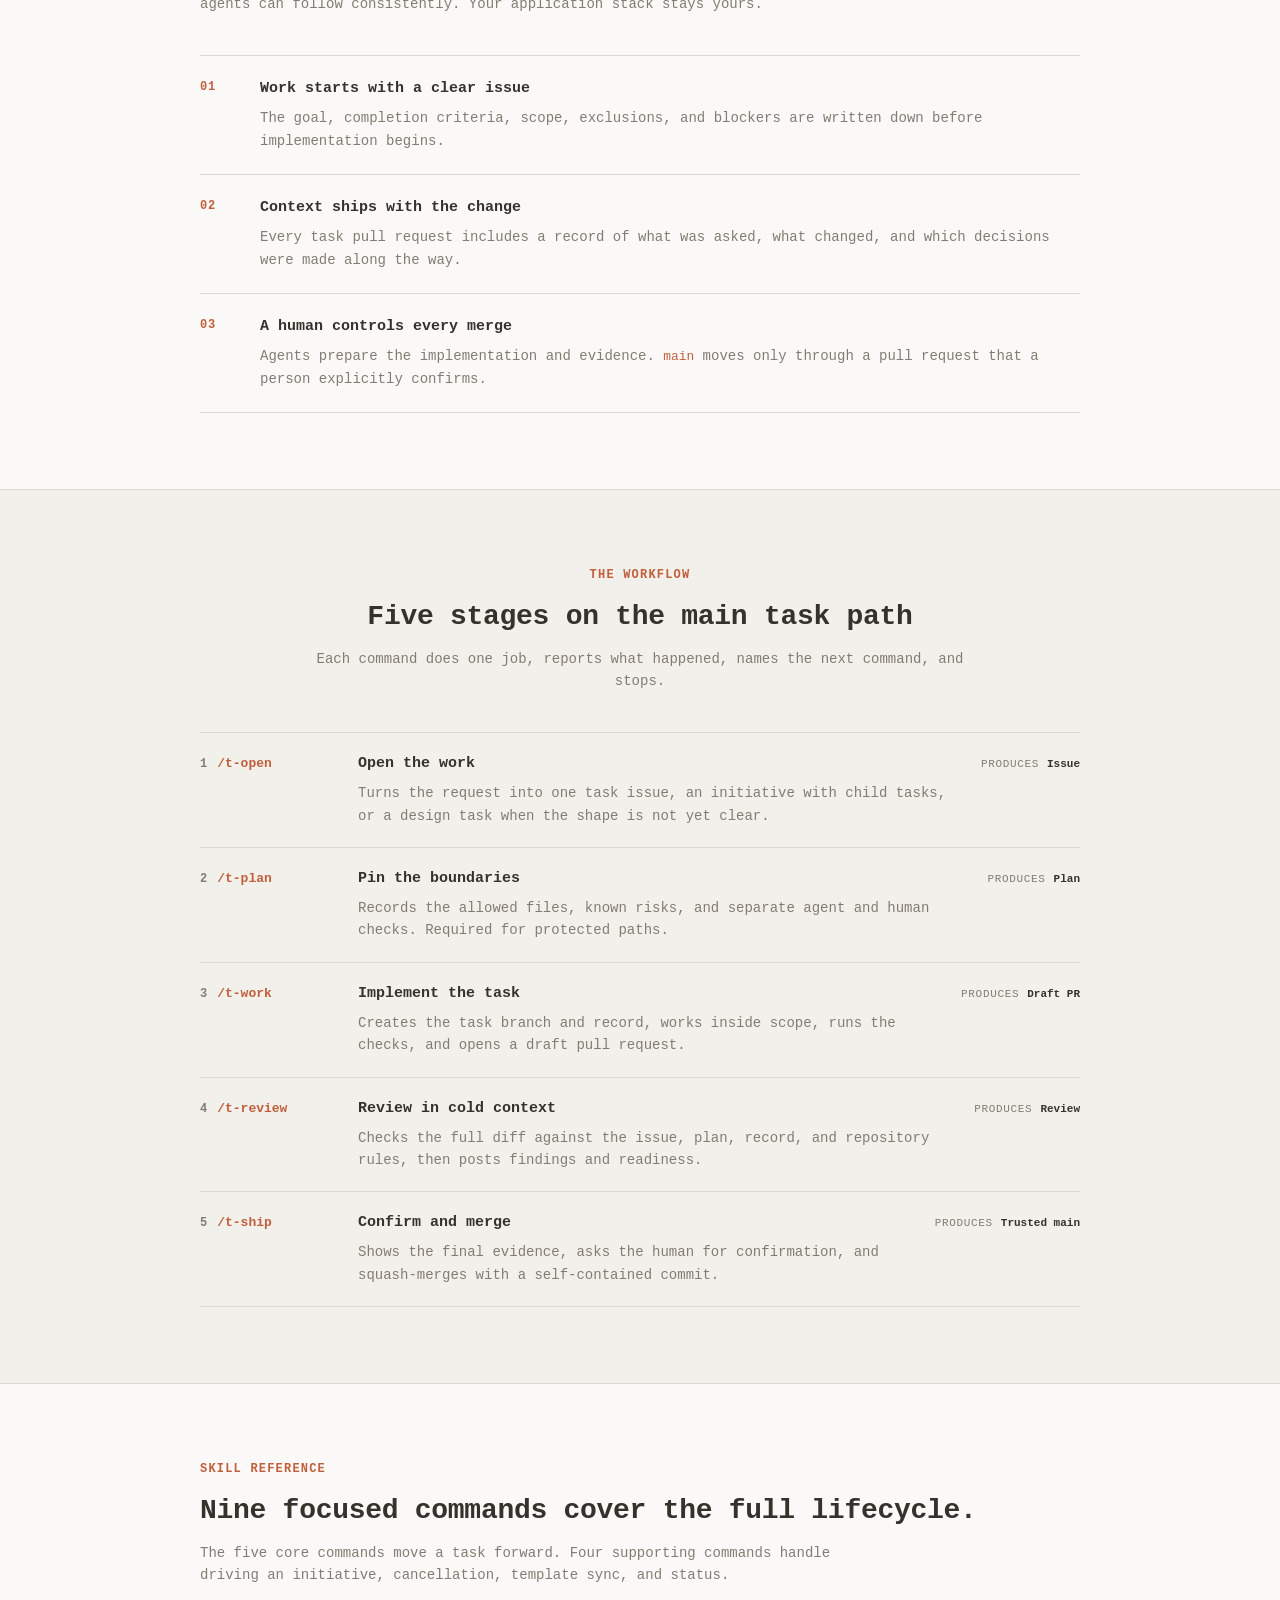
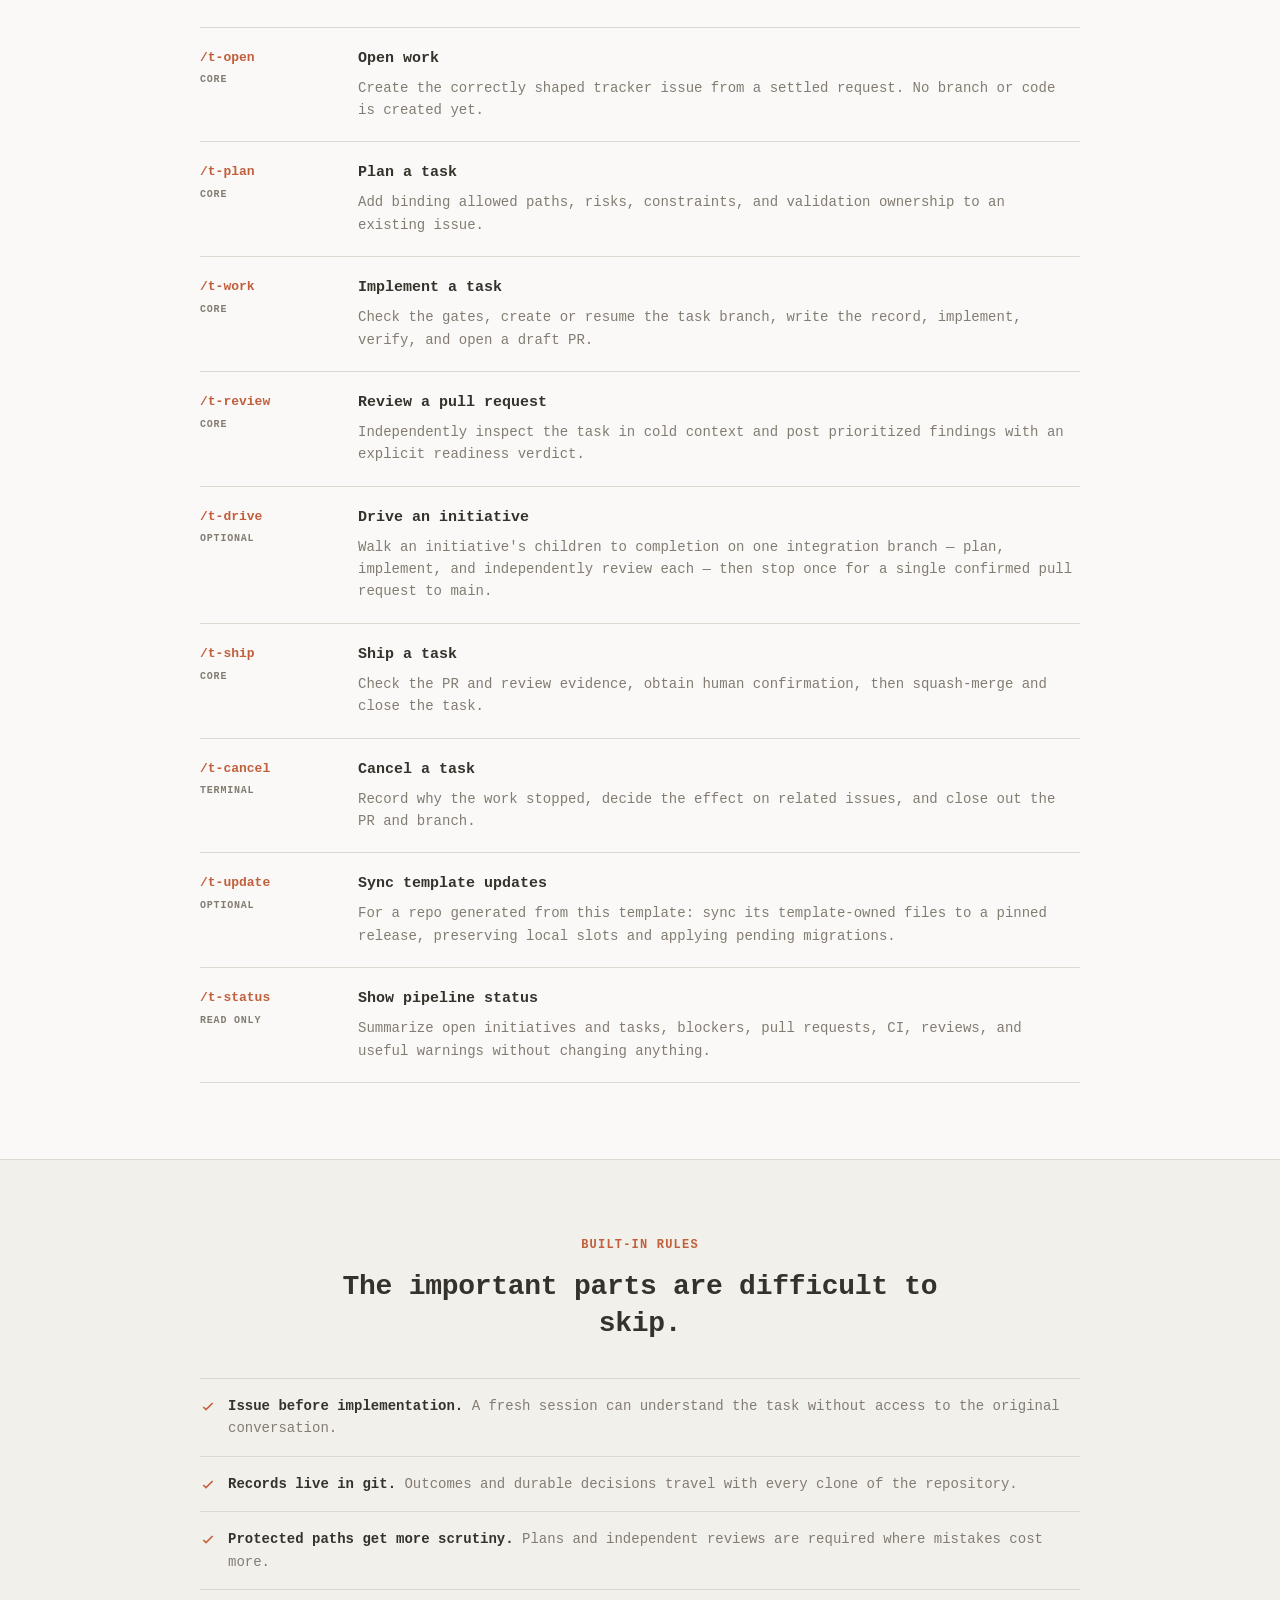
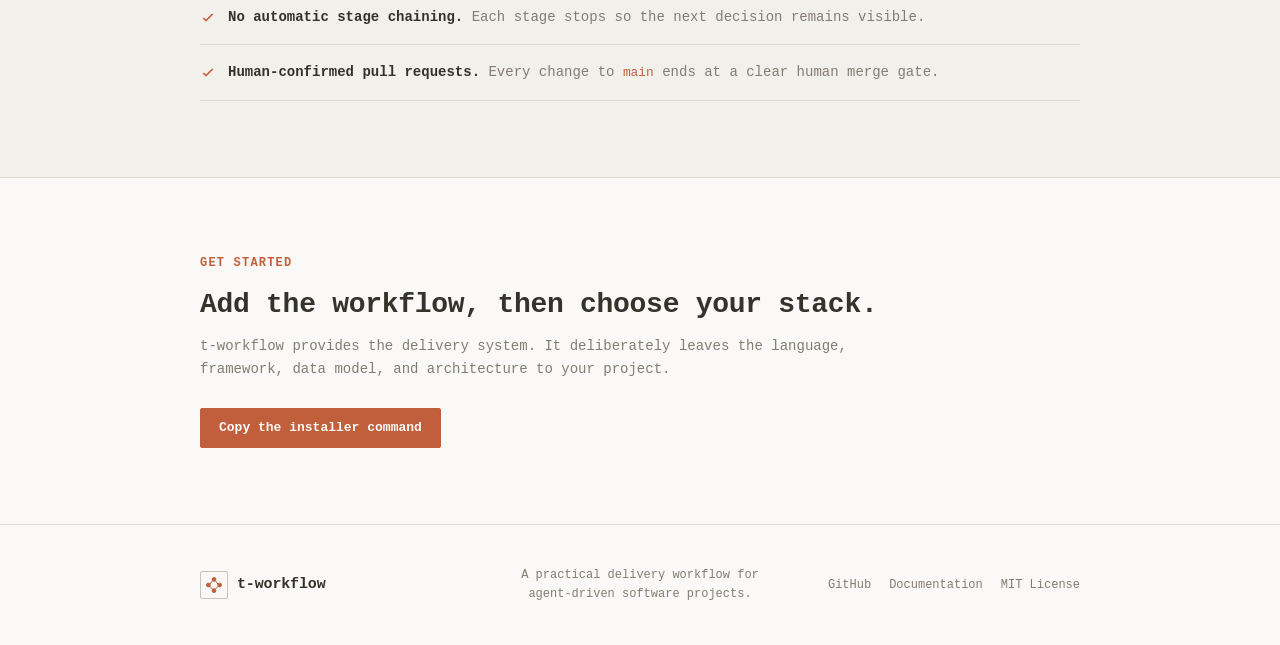
==== commit b263083a: "Restyle the site to the locklane visual language Replace the SaaS-style tokens in site/styles.css wi" ====
--- a/site/index.html
+++ b/site/index.html
@@ -4,7 +4,7 @@
     <meta charset="utf-8">
     <meta name="viewport" content="width=device-width, initial-scale=1">
     <meta name="description" content="t-workflow is a practical delivery workflow for agent-driven software projects.">
-    <meta name="theme-color" content="#ffffff">
+    <meta name="theme-color" content="#faf9f7">
     <title>t-workflow — A delivery workflow for agent-driven projects</title>
     <link rel="icon" href="favicon.svg" type="image/svg+xml">
     <link rel="stylesheet" href="styles.css">
--- a/site/styles.css
+++ b/site/styles.css
@@ -1,22 +1,15 @@
 :root {
-  --white: #ffffff;
-  --surface: #f6f7f9;
-  --surface-blue: #f6f8ff;
-  --text: #20242b;
-  --muted: #606874;
-  --line: #e4e7ec;
-  --primary: #5865d8;
-  --primary-dark: #4652c2;
-  --primary-soft: #eef0ff;
-  --success: #1f765a;
-  --warn-bg: #fff4df;
-  --warn-border: #f0c869;
-  --warn-text: #6b4b06;
-  --code: #151821;
-  --radius: 14px;
-  --shadow: 0 16px 40px rgba(31, 38, 71, 0.08);
-  --page: min(1180px, calc(100vw - 48px));
-  --mono: "SFMono-Regular", Consolas, "Liberation Mono", monospace;
+  --paper: #faf9f7;
+  --paper-tint: #f2f0eb;
+  --ink: #35322c;
+  --muted: #837c72;
+  --line: #ddd8d0;
+  --line-strong: #c9c2b8;
+  --accent: #c15f3c;
+  --accent-soft: #f4e6df;
+  --radius: 2px;
+  --page: min(880px, calc(100vw - 48px));
+  --mono: ui-monospace, "SFMono-Regular", "SF Mono", Menlo, Consolas, "Liberation Mono", monospace;
 }
 
 * {
@@ -25,15 +18,15 @@
 
 html {
   scroll-behavior: smooth;
-  scroll-padding-top: 88px;
+  scroll-padding-top: 80px;
 }
 
 body {
   margin: 0;
-  background: var(--white);
-  color: var(--text);
-  font-family: Inter, ui-sans-serif, -apple-system, BlinkMacSystemFont, "Segoe UI", sans-serif;
-  font-size: 16px;
+  background: var(--paper);
+  color: var(--ink);
+  font-family: var(--mono);
+  font-size: 15px;
   line-height: 1.6;
   -webkit-font-smoothing: antialiased;
 }
@@ -48,8 +41,8 @@
 }
 
 :focus-visible {
-  outline: 3px solid rgba(88, 101, 216, 0.5);
-  outline-offset: 3px;
+  outline: 2px solid var(--accent);
+  outline-offset: 2px;
 }
 
 .skip-link {
@@ -58,9 +51,10 @@
   left: 12px;
   z-index: 100;
   padding: 9px 14px;
-  border-radius: 8px;
-  background: var(--primary);
-  color: var(--white);
+  border: 1px solid var(--ink);
+  border-radius: var(--radius);
+  background: var(--accent);
+  color: var(--paper);
   font-weight: 700;
   text-decoration: none;
   transform: translateY(-160%);
@@ -71,19 +65,23 @@
 }
 
 .wip-banner {
-  background: var(--warn-bg);
-  border-bottom: 1px solid var(--warn-border);
-  color: var(--warn-text);
+  background: var(--paper-tint);
+  border-bottom: 1px solid var(--line);
+  color: var(--ink);
   text-align: center;
   padding: 10px 16px;
-  font-size: 14px;
-  font-weight: 600;
+  font-size: 13px;
   line-height: 1.5;
 }
 
 .wip-banner p {
   width: var(--page);
   margin: 0 auto;
+}
+
+.wip-banner strong {
+  color: var(--accent);
+  font-weight: 700;
 }
 
 .site-header {
@@ -91,14 +89,12 @@
   top: 0;
   z-index: 20;
   border-bottom: 1px solid transparent;
-  background: rgba(255, 255, 255, 0.92);
-  backdrop-filter: blur(16px);
-  transition: border-color 160ms ease, box-shadow 160ms ease;
+  background: var(--paper);
+  transition: border-color 160ms ease;
 }
 
 .site-header.is-scrolled {
   border-color: var(--line);
-  box-shadow: 0 4px 18px rgba(32, 36, 43, 0.04);
 }
 
 .nav-wrap {
@@ -106,57 +102,56 @@
   grid-template-columns: 1fr auto 1fr;
   align-items: center;
   width: var(--page);
-  min-height: 72px;
+  min-height: 64px;
   margin: 0 auto;
 }
 
 .brand {
   display: inline-flex;
   align-items: center;
-  gap: 10px;
+  gap: 9px;
   width: fit-content;
-  font-size: 17px;
-  font-weight: 720;
-  letter-spacing: -0.02em;
+  font-size: 15px;
+  font-weight: 700;
+  letter-spacing: -0.01em;
   text-decoration: none;
 }
 
 .brand-mark {
   display: grid;
   place-items: center;
-  width: 36px;
-  height: 36px;
-  border-radius: 10px;
-  background: linear-gradient(145deg, #7482f0, #5865d8 55%, #9159cf);
-  color: var(--white);
-  box-shadow: 0 5px 14px rgba(88, 101, 216, 0.25);
+  width: 28px;
+  height: 28px;
+  border: 1px solid var(--line-strong);
+  border-radius: var(--radius);
+  background: var(--paper);
+  color: var(--accent);
 }
 
 .brand-mark svg {
-  width: 24px;
-  fill: var(--white);
-  stroke: var(--white);
+  width: 20px;
+  fill: var(--accent);
+  stroke: var(--accent);
   stroke-width: 1.6;
 }
 
 .site-nav {
   display: flex;
   align-items: center;
-  gap: 30px;
+  gap: 22px;
 }
 
 .site-nav a,
 .github-link {
-  color: #4f5661;
-  font-size: 14px;
-  font-weight: 550;
+  color: var(--muted);
+  font-size: 13px;
   text-decoration: none;
   transition: color 150ms ease;
 }
 
 .site-nav a:hover,
 .github-link:hover {
-  color: var(--primary);
+  color: var(--accent);
 }
 
 .github-link {
@@ -167,116 +162,109 @@
 }
 
 .github-link svg {
-  width: 20px;
+  width: 18px;
   fill: currentColor;
 }
 
 .hero {
   display: grid;
-  grid-template-columns: minmax(0, 1.08fr) minmax(360px, 0.72fr);
-  align-items: center;
-  gap: clamp(60px, 8vw, 110px);
+  grid-template-columns: minmax(0, 1fr);
+  gap: 44px;
   width: var(--page);
-  min-height: 650px;
   margin: 0 auto;
-  padding: 90px 0 104px;
+  padding: 72px 0 76px;
 }
 
 .eyebrow,
 .section-label {
   margin: 0 0 14px;
-  color: var(--primary);
-  font-size: 13px;
-  font-weight: 720;
-  letter-spacing: 0.08em;
+  color: var(--accent);
+  font-size: 12px;
+  font-weight: 700;
+  letter-spacing: 0.1em;
   text-transform: uppercase;
 }
 
 .hero h1 {
-  max-width: 760px;
+  max-width: 720px;
   margin: 0;
-  font-size: clamp(46px, 5.4vw, 72px);
-  font-weight: 730;
-  letter-spacing: -0.055em;
-  line-height: 1.04;
+  font-size: clamp(28px, 4.2vw, 40px);
+  font-weight: 700;
+  letter-spacing: -0.015em;
+  line-height: 1.2;
 }
 
 .hero-summary {
-  max-width: 690px;
-  margin: 26px 0 0;
-  color: var(--muted);
-  font-size: 19px;
-  line-height: 1.65;
+  max-width: 680px;
+  margin: 22px 0 0;
+  color: var(--muted);
+  font-size: 15px;
+  line-height: 1.7;
 }
 
 .hero-actions {
   display: flex;
   flex-wrap: wrap;
-  gap: 12px;
-  margin-top: 32px;
+  gap: 10px;
+  margin-top: 28px;
 }
 
 .button {
   display: inline-flex;
   align-items: center;
   justify-content: center;
-  min-height: 48px;
-  padding: 0 20px;
-  border: 1px solid transparent;
-  border-radius: 9px;
-  font-size: 14px;
-  font-weight: 680;
+  min-height: 40px;
+  padding: 0 18px;
+  border: 1px solid var(--accent);
+  border-radius: var(--radius);
+  font-size: 13px;
+  font-weight: 700;
   text-decoration: none;
-  transition: background 150ms ease, border-color 150ms ease, color 150ms ease, transform 150ms ease;
-}
-
-.button:hover {
-  transform: translateY(-1px);
+  transition: background 150ms ease, border-color 150ms ease, color 150ms ease;
 }
 
 .button-primary {
-  background: var(--primary);
-  color: var(--white);
-  box-shadow: 0 8px 18px rgba(88, 101, 216, 0.18);
+  background: var(--accent);
+  color: var(--paper);
 }
 
 .button-primary:hover {
-  background: var(--primary-dark);
+  background: var(--ink);
+  border-color: var(--ink);
 }
 
 .button-secondary {
-  border-color: var(--line);
-  background: var(--white);
-  color: #3f4650;
+  border-color: var(--line-strong);
+  background: var(--paper);
+  color: var(--ink);
 }
 
 .button-secondary:hover {
-  border-color: #cfd3da;
-  background: var(--surface);
+  border-color: var(--accent);
+  color: var(--accent);
 }
 
 .workflow-preview {
-  padding: 18px;
+  padding: 18px 20px;
   border: 1px solid var(--line);
-  border-radius: 18px;
-  background: var(--white);
-  box-shadow: var(--shadow);
+  border-radius: var(--radius);
+  background: var(--paper);
 }
 
 .preview-header {
   display: flex;
   justify-content: space-between;
-  padding: 2px 4px 14px;
+  padding: 0 0 12px;
   border-bottom: 1px solid var(--line);
   color: var(--muted);
   font-size: 11px;
   font-weight: 700;
-  letter-spacing: 0.08em;
+  letter-spacing: 0.1em;
   text-transform: uppercase;
 }
 
 .preview-header span:last-child {
-  color: var(--success);
+  color: var(--accent);
 }
 
 .workflow-preview ol {
@@ -288,19 +276,19 @@
 .workflow-preview li {
   position: relative;
   display: grid;
-  grid-template-columns: 34px 1fr auto;
+  grid-template-columns: 28px 1fr auto;
   align-items: center;
   gap: 13px;
-  min-height: 62px;
+  min-height: 52px;
 }
 
 .workflow-preview li:not(:last-child)::before {
   position: absolute;
-  top: 45px;
-  bottom: -17px;
-  left: 16px;
+  top: 40px;
+  bottom: -14px;
+  left: 13px;
   width: 1px;
-  background: #d9dde5;
+  background: var(--line);
   content: "";
 }
 
@@ -309,20 +297,20 @@
   z-index: 1;
   display: grid;
   place-items: center;
-  width: 34px;
-  height: 34px;
-  border: 1px solid #d7dbe3;
-  border-radius: 50%;
-  background: var(--white);
-  color: var(--primary);
+  width: 28px;
+  height: 28px;
+  border: 1px solid var(--line-strong);
+  border-radius: var(--radius);
+  background: var(--paper);
+  color: var(--muted);
   font-size: 12px;
-  font-weight: 750;
+  font-weight: 700;
 }
 
 .preview-node-final {
-  border-color: var(--success);
-  background: #ecf9f4;
-  color: var(--success);
+  border-color: var(--accent);
+  background: var(--accent-soft);
+  color: var(--accent);
 }
 
 .workflow-preview li div {
@@ -333,6 +321,7 @@
 
 .workflow-preview strong {
   font-size: 14px;
+  font-weight: 700;
 }
 
 .workflow-preview code,
@@ -345,73 +334,68 @@
 }
 
 .workflow-preview li code {
+  color: var(--accent);
+  font-size: 12px;
+}
+
+.workflow-preview li small {
   color: var(--muted);
   font-size: 11px;
-}
-
-.workflow-preview li small {
-  padding: 3px 7px;
-  border-radius: 5px;
-  background: var(--surface);
-  color: var(--muted);
-  font-size: 10px;
-  font-weight: 650;
+  text-transform: uppercase;
+  letter-spacing: 0.06em;
 }
 
 .quick-install {
   width: var(--page);
   margin: 0 auto;
-  padding: 55px 60px;
-  border: 1px solid #e1e4f4;
-  border-radius: 20px;
-  background: var(--surface-blue);
+  padding: 40px;
+  border: 1px solid var(--line);
+  border-radius: var(--radius);
+  background: var(--paper-tint);
 }
 
 .install-heading {
-  display: grid;
-  grid-template-columns: 0.3fr 1fr 0.85fr;
-  align-items: end;
-  gap: 28px;
-  margin-bottom: 28px;
+  margin-bottom: 24px;
 }
 
 .install-heading .section-label {
-  align-self: start;
-  margin: 5px 0 0;
+  margin: 0 0 12px;
 }
 
 .install-heading h2,
 .section-heading h2,
 .bottom-cta h2 {
   margin: 0;
-  font-size: clamp(34px, 4.3vw, 52px);
-  font-weight: 720;
-  letter-spacing: -0.045em;
-  line-height: 1.12;
+  font-size: clamp(22px, 3vw, 28px);
+  font-weight: 700;
+  letter-spacing: -0.01em;
+  line-height: 1.3;
 }
 
 .install-heading > p:last-child {
-  margin: 0;
-  color: var(--muted);
+  margin: 12px 0 0;
+  max-width: 680px;
+  color: var(--muted);
+  font-size: 14px;
 }
 
 .command-box {
   overflow: hidden;
-  border-radius: 12px;
-  background: var(--code);
-  color: #edf0f4;
-  box-shadow: 0 12px 28px rgba(21, 24, 33, 0.12);
+  border: 1px solid var(--line-strong);
+  border-radius: var(--radius);
+  background: var(--paper);
+  color: var(--ink);
 }
 
 .command-topline {
   display: flex;
   justify-content: space-between;
-  padding: 10px 16px;
-  border-bottom: 1px solid rgba(255, 255, 255, 0.1);
-  color: #949ba8;
-  font-size: 10px;
-  font-weight: 650;
-  letter-spacing: 0.08em;
+  padding: 9px 14px;
+  border-bottom: 1px solid var(--line);
+  color: var(--muted);
+  font-size: 11px;
+  font-weight: 700;
+  letter-spacing: 0.1em;
   text-transform: uppercase;
 }
 
@@ -420,18 +404,18 @@
   grid-template-columns: auto minmax(0, 1fr) auto;
   align-items: center;
   gap: 12px;
-  padding: 20px 18px;
+  padding: 16px 14px;
 }
 
 .prompt {
-  color: #7e8cff;
+  color: var(--accent);
   font-family: var(--mono);
   font-weight: 700;
 }
 
 .command-row code {
   min-width: 0;
-  color: #f3f5f8;
+  color: var(--ink);
   font-size: 13px;
   line-height: 1.6;
   overflow-wrap: anywhere;
@@ -441,20 +425,20 @@
   display: inline-flex;
   align-items: center;
   gap: 7px;
-  min-height: 38px;
+  min-height: 34px;
   padding: 0 11px;
-  border: 1px solid rgba(255, 255, 255, 0.2);
-  border-radius: 7px;
-  background: rgba(255, 255, 255, 0.07);
-  color: #e4e7ec;
+  border: 1px solid var(--line-strong);
+  border-radius: var(--radius);
+  background: var(--paper);
+  color: var(--muted);
   cursor: pointer;
   font-size: 12px;
-  font-weight: 650;
+  font-weight: 700;
 }
 
 .copy-button:hover {
-  border-color: rgba(255, 255, 255, 0.35);
-  background: rgba(255, 255, 255, 0.12);
+  border-color: var(--accent);
+  color: var(--accent);
 }
 
 .copy-button svg {
@@ -471,94 +455,97 @@
 }
 
 .install-note a {
-  color: var(--primary);
-  font-weight: 620;
+  color: var(--accent);
+  font-weight: 700;
 }
 
 .install-note code {
-  padding: 2px 5px;
-  border-radius: 4px;
-  background: #e8eafa;
-  color: #414a9d;
+  padding: 1px 5px;
+  border: 1px solid var(--line);
+  border-radius: var(--radius);
+  background: var(--paper);
+  color: var(--accent);
   font-size: 12px;
 }
 
 .section {
-  padding: 128px max(24px, calc((100vw - 1180px) / 2));
+  padding: 76px max(24px, calc((100vw - 880px) / 2));
 }
 
 .section-tint {
-  background: var(--surface);
+  border-top: 1px solid var(--line);
+  border-bottom: 1px solid var(--line);
+  background: var(--paper-tint);
 }
 
 .section-heading {
-  display: grid;
-  grid-template-columns: 0.3fr 1fr 0.8fr;
-  align-items: start;
-  gap: 34px;
-  margin-bottom: 58px;
+  margin-bottom: 40px;
 }
 
 .section-heading .section-label {
-  margin-top: 7px;
+  margin-top: 0;
 }
 
 .section-heading > p:last-child {
-  margin: 8px 0 0;
-  color: var(--muted);
-  font-size: 17px;
+  margin: 12px 0 0;
+  max-width: 680px;
+  color: var(--muted);
+  font-size: 14px;
 }
 
 .section-heading-centered {
-  display: block;
-  max-width: 720px;
+  max-width: 680px;
   margin-right: auto;
   margin-left: auto;
   text-align: center;
 }
 
 .section-heading-centered > p:last-child {
-  max-width: 650px;
-  margin: 18px auto 0;
+  margin: 12px auto 0;
 }
 
 .feature-grid {
   display: grid;
-  grid-template-columns: repeat(3, 1fr);
-  gap: 18px;
+  grid-template-columns: 1fr;
+  gap: 0;
+  border-top: 1px solid var(--line);
 }
 
 .feature-card,
 .skill-card {
-  border: 1px solid var(--line);
-  border-radius: var(--radius);
-  background: var(--white);
+  border-bottom: 1px solid var(--line);
+  border-radius: 0;
+  background: transparent;
 }
 
 .feature-card {
-  padding: 30px;
+  display: grid;
+  grid-template-columns: 42px 1fr;
+  gap: 0 18px;
+  padding: 22px 0;
+}
+
+.feature-card h3,
+.feature-card p {
+  grid-column: 2;
 }
 
 .feature-number {
-  display: grid;
-  place-items: center;
-  width: 38px;
-  height: 38px;
-  margin-bottom: 34px;
-  border-radius: 9px;
-  background: var(--primary-soft);
-  color: var(--primary-dark);
+  grid-row: span 2;
+  color: var(--accent);
   font-size: 12px;
-  font-weight: 750;
+  font-weight: 700;
+  letter-spacing: 0.06em;
 }
 
 .feature-card h3,
 .skill-card h3,
 .stage-card h3 {
-  margin: 0 0 12px;
-  font-size: 19px;
-  letter-spacing: -0.025em;
-  line-height: 1.3;
+  margin: 0 0 8px;
+  font-size: 15px;
+  font-weight: 700;
+  letter-spacing: 0;
+  line-height: 1.4;
 }
 
 .feature-card p,
@@ -572,148 +559,162 @@
 .feature-card p code,
 .principle-list code {
   font-family: var(--mono);
-  font-size: 0.9em;
+  font-size: 0.92em;
+  color: var(--accent);
 }
 
 .stage-list {
   display: grid;
-  grid-template-columns: repeat(5, 1fr);
-  gap: 12px;
+  grid-template-columns: 1fr;
+  gap: 0;
   margin: 0;
   padding: 0;
   list-style: none;
+  border-top: 1px solid var(--line);
 }
 
 .stage-card {
+  display: grid;
+  grid-template-columns: 140px 1fr auto;
+  align-items: baseline;
+  gap: 0 18px;
+  min-height: 0;
+  padding: 20px 0;
+  border: 0;
+  border-bottom: 1px solid var(--line);
+  border-radius: 0;
+  background: transparent;
+  text-align: left;
+}
+
+.stage-top {
+  display: flex;
+  align-items: baseline;
+  gap: 10px;
+  margin-bottom: 0;
+}
+
+.stage-top > span {
+  color: var(--muted);
+  font-size: 12px;
+  font-weight: 700;
+}
+
+.stage-top code {
+  color: var(--accent);
+  font-size: 13px;
+  font-weight: 700;
+}
+
+.stage-card h3 {
+  grid-column: 2;
+}
+
+.stage-card p {
+  grid-column: 2;
+  margin-top: 0;
+}
+
+.stage-output {
+  grid-column: 3;
+  grid-row: 1;
+  display: flex;
+  align-items: baseline;
+  gap: 8px;
+  margin-top: 0;
+  padding-top: 0;
+  border-top: 0;
+  font-size: 11px;
+  white-space: nowrap;
+}
+
+.stage-output span {
+  color: var(--muted);
+  text-transform: uppercase;
+  letter-spacing: 0.06em;
+}
+
+.stage-output strong {
+  color: var(--ink);
+  font-weight: 700;
+}
+
+.skill-grid {
+  display: grid;
+  grid-template-columns: 1fr;
+  gap: 0;
+  border-top: 1px solid var(--line);
+}
+
+.skill-card {
+  display: grid;
+  grid-template-columns: 140px 1fr;
+  gap: 0 18px;
+  padding: 20px 0;
+  border-left: 0;
+  border-right: 0;
+  border-top: 0;
+  transition: none;
+}
+
+.skill-title {
   display: flex;
   flex-direction: column;
-  min-height: 330px;
-  padding: 24px;
-  border: 1px solid var(--line);
-  border-radius: 13px;
-  background: var(--white);
-}
-
-.stage-top {
-  display: flex;
-  align-items: center;
-  justify-content: space-between;
-  margin-bottom: 34px;
-}
-
-.stage-top > span {
-  display: grid;
-  place-items: center;
-  width: 30px;
-  height: 30px;
-  border-radius: 50%;
-  background: var(--primary-soft);
-  color: var(--primary-dark);
-  font-size: 11px;
-  font-weight: 750;
-}
-
-.stage-top code {
-  color: var(--primary);
-  font-size: 11px;
-  font-weight: 650;
-}
-
-.stage-output {
-  display: flex;
-  align-items: center;
-  justify-content: space-between;
-  margin-top: auto;
-  padding-top: 18px;
+  align-items: flex-start;
+  justify-content: flex-start;
+  gap: 4px;
+  grid-row: span 2;
+  margin-bottom: 0;
+}
+
+.skill-title code {
+  color: var(--accent);
+  font-size: 13px;
+  font-weight: 700;
+}
+
+.skill-title span {
+  color: var(--muted);
+  font-size: 10px;
+  font-weight: 700;
+  letter-spacing: 0.08em;
+  text-transform: uppercase;
+}
+
+.principles .section-heading {
+  margin-bottom: 36px;
+}
+
+.principle-list {
+  display: grid;
+  grid-template-columns: 1fr;
+  gap: 0;
+  max-width: 880px;
+  margin: 0 auto;
   border-top: 1px solid var(--line);
-  font-size: 10px;
-}
-
-.stage-output span {
-  color: var(--muted);
-  text-transform: uppercase;
-}
-
-.stage-output strong {
-  color: #4c5562;
-}
-
-.skill-grid {
-  display: grid;
-  grid-template-columns: repeat(3, 1fr);
-  gap: 16px;
-}
-
-.skill-card {
-  padding: 26px;
-  transition: border-color 150ms ease, box-shadow 150ms ease, transform 150ms ease;
-}
-
-.skill-card:hover {
-  border-color: #d4d8e5;
-  box-shadow: 0 12px 28px rgba(31, 38, 71, 0.06);
-  transform: translateY(-2px);
-}
-
-.skill-title {
-  display: flex;
-  align-items: center;
-  justify-content: space-between;
-  margin-bottom: 30px;
-}
-
-.skill-title code {
-  color: var(--primary);
-  font-size: 13px;
-  font-weight: 700;
-}
-
-.skill-title span {
-  padding: 4px 7px;
-  border-radius: 5px;
-  background: var(--surface);
-  color: var(--muted);
-  font-size: 9px;
-  font-weight: 720;
-  letter-spacing: 0.06em;
-  text-transform: uppercase;
-}
-
-.principles .section-heading {
-  margin-bottom: 50px;
-}
-
-.principle-list {
-  display: grid;
-  grid-template-columns: 1fr 1fr;
-  gap: 14px;
-  max-width: 900px;
-  margin: 0 auto;
 }
 
 .principle-list > div {
   display: flex;
-  gap: 13px;
-  padding: 20px 22px;
-  border: 1px solid var(--line);
-  border-radius: 11px;
-  background: var(--white);
-}
-
-.principle-list > div:last-child {
-  grid-column: 1 / -1;
+  gap: 12px;
+  padding: 16px 0;
+  border: 0;
+  border-bottom: 1px solid var(--line);
+  border-radius: 0;
+  background: transparent;
+  text-align: left;
 }
 
 .principle-list svg {
   flex: 0 0 auto;
-  width: 21px;
-  height: 21px;
-  margin-top: 2px;
-  border-radius: 50%;
-  background: #e8f7f1;
+  width: 16px;
+  height: 16px;
+  margin-top: 4px;
+  border-radius: 0;
+  background: none;
   fill: none;
-  stroke: var(--success);
-  stroke-width: 2;
+  stroke: var(--accent);
+  stroke-width: 2.4;
 }
 
 .principle-list p {
@@ -723,25 +724,26 @@
 }
 
 .principle-list strong {
-  color: var(--text);
+  color: var(--ink);
+  font-weight: 700;
 }
 
 .bottom-cta {
   display: grid;
-  grid-template-columns: 1fr auto;
-  align-items: end;
-  gap: 80px;
+  grid-template-columns: 1fr;
+  justify-items: start;
+  gap: 28px;
 }
 
 .bottom-cta > div {
-  max-width: 760px;
+  max-width: 680px;
 }
 
 .bottom-cta p:last-child {
-  max-width: 670px;
-  margin: 18px 0 0;
-  color: var(--muted);
-  font-size: 17px;
+  max-width: 680px;
+  margin: 12px 0 0;
+  color: var(--muted);
+  font-size: 14px;
 }
 
 .site-footer {
@@ -752,54 +754,33 @@
   display: grid;
   grid-template-columns: 1fr 1fr 1fr;
   align-items: center;
-  gap: 40px;
+  gap: 32px;
   width: var(--page);
-  min-height: 170px;
+  min-height: 120px;
   margin: 0 auto;
 }
 
 .footer-wrap > p {
   margin: 0;
   color: var(--muted);
-  font-size: 13px;
+  font-size: 12px;
   text-align: center;
 }
 
 .footer-wrap nav {
   display: flex;
   justify-content: flex-end;
-  gap: 20px;
+  gap: 18px;
 }
 
 .footer-wrap nav a {
   color: var(--muted);
   font-size: 12px;
-  font-weight: 600;
-}
-
-@media (max-width: 1000px) {
-  .hero {
-    grid-template-columns: 1fr 0.72fr;
-    gap: 50px;
-  }
-
-  .install-heading,
-  .section-heading {
-    grid-template-columns: 0.25fr 1fr;
-  }
-
-  .install-heading > p:last-child,
-  .section-heading > p:last-child {
-    grid-column: 2;
-  }
-
-  .stage-list {
-    grid-template-columns: repeat(3, 1fr);
-  }
-
-  .stage-card {
-    min-height: 300px;
-  }
+  text-decoration: none;
+}
+
+.footer-wrap nav a:hover {
+  color: var(--accent);
 }
 
 @media (max-width: 760px) {
@@ -808,12 +789,12 @@
   }
 
   html {
-    scroll-padding-top: 72px;
+    scroll-padding-top: 64px;
   }
 
   .nav-wrap {
     grid-template-columns: 1fr auto;
-    min-height: 64px;
+    min-height: 56px;
   }
 
   .site-nav {
@@ -825,38 +806,17 @@
   }
 
   .hero {
-    grid-template-columns: 1fr;
-    gap: 54px;
-    min-height: 0;
-    padding: 72px 0 78px;
+    gap: 36px;
+    padding: 52px 0 56px;
   }
 
   .hero h1 {
-    font-size: clamp(42px, 12.5vw, 60px);
-  }
-
-  .hero-summary {
-    font-size: 17px;
-  }
-
-  .workflow-preview {
-    width: 100%;
+    font-size: 26px;
   }
 
   .quick-install {
     width: calc(100vw - 24px);
-    padding: 34px 20px;
-  }
-
-  .install-heading,
-  .section-heading {
-    grid-template-columns: 1fr;
-    gap: 14px;
-  }
-
-  .install-heading > p:last-child,
-  .section-heading > p:last-child {
-    grid-column: auto;
+    padding: 26px 18px;
   }
 
   .command-row {
@@ -869,48 +829,57 @@
   }
 
   .section {
-    padding: 88px 16px;
+    padding: 56px 16px;
   }
 
   .section-heading {
-    margin-bottom: 38px;
+    margin-bottom: 28px;
   }
 
   .section-heading h2,
   .install-heading h2,
   .bottom-cta h2 {
-    font-size: 36px;
-  }
-
-  .feature-grid,
-  .stage-list,
-  .skill-grid,
-  .principle-list,
-  .bottom-cta {
+    font-size: 22px;
+  }
+
+  .feature-card,
+  .stage-card,
+  .skill-card {
     grid-template-columns: 1fr;
-  }
-
-  .stage-card {
-    min-height: 270px;
-  }
-
-  .principle-list > div:last-child {
-    grid-column: auto;
-  }
-
-  .bottom-cta {
-    align-items: start;
-    gap: 30px;
-  }
-
-  .bottom-cta .button {
-    width: fit-content;
+    gap: 8px;
+  }
+
+  .feature-card h3,
+  .feature-card p {
+    grid-column: 1;
+  }
+
+  .feature-number,
+  .skill-title {
+    grid-row: auto;
+  }
+
+  .stage-card h3,
+  .stage-card p,
+  .stage-output {
+    grid-column: 1;
+  }
+
+  .stage-output {
+    grid-row: auto;
+  }
+
+  .skill-title {
+    grid-row: auto;
+    flex-direction: row;
+    align-items: baseline;
+    gap: 10px;
   }
 
   .footer-wrap {
     grid-template-columns: 1fr;
-    gap: 24px;
-    padding: 46px 0;
+    gap: 20px;
+    padding: 32px 0;
   }
 
   .footer-wrap > p {
@@ -929,74 +898,74 @@
 
 .doc-subnav {
   position: sticky;
-  top: 72px;
+  top: 64px;
   z-index: 15;
   display: flex;
-  gap: 4px;
+  gap: 18px;
   overflow-x: auto;
-  padding: 14px max(24px, calc((100vw - 1180px) / 2));
+  padding: 12px max(24px, calc((100vw - 880px) / 2));
   border-bottom: 1px solid var(--line);
-  background: rgba(255, 255, 255, 0.96);
-  backdrop-filter: blur(12px);
+  background: var(--paper);
 }
 
 .doc-subnav a {
   flex: 0 0 auto;
-  padding: 7px 13px;
-  border-radius: 999px;
+  padding: 2px 0;
+  border-bottom: 1px solid transparent;
+  border-radius: 0;
   color: var(--muted);
   font-size: 13px;
-  font-weight: 600;
   text-decoration: none;
   white-space: nowrap;
-  transition: background 150ms ease, color 150ms ease;
+  transition: color 150ms ease, border-color 150ms ease;
 }
 
 .doc-subnav a:hover {
-  background: var(--surface);
-  color: var(--text);
+  background: none;
+  color: var(--ink);
 }
 
 .doc-subnav a[aria-current="page"] {
-  background: var(--primary-soft);
-  color: var(--primary-dark);
+  background: none;
+  border-bottom-color: var(--accent);
+  color: var(--accent);
 }
 
 .doc-hero {
   width: var(--page);
   margin: 0 auto;
-  padding: 64px 0 24px;
+  padding: 52px 0 20px;
 }
 
 .doc-hero p.section-label {
-  margin-bottom: 14px;
+  margin-bottom: 12px;
 }
 
 .doc-hero h1 {
-  max-width: 780px;
+  max-width: 760px;
   margin: 0;
-  font-size: clamp(34px, 4.6vw, 52px);
-  font-weight: 730;
-  letter-spacing: -0.045em;
-  line-height: 1.1;
+  font-size: clamp(24px, 3.4vw, 32px);
+  font-weight: 700;
+  letter-spacing: -0.01em;
+  line-height: 1.25;
 }
 
 .doc-hero > p {
   max-width: 720px;
-  margin: 20px 0 0;
-  color: var(--muted);
-  font-size: 18px;
-  line-height: 1.65;
+  margin: 18px 0 0;
+  color: var(--muted);
+  font-size: 15px;
+  line-height: 1.7;
 }
 
 .doc-main {
   width: var(--page);
   margin: 0 auto;
-  padding: 8px 0 100px;
+  padding: 8px 0 80px;
 }
 
 .doc-section {
-  padding: 40px 0;
+  padding: 36px 0;
   border-top: 1px solid var(--line);
 }
 
@@ -1007,32 +976,32 @@
 
 .doc-section h2 {
   margin: 0 0 8px;
-  font-size: 26px;
-  font-weight: 720;
-  letter-spacing: -0.02em;
+  font-size: 20px;
+  font-weight: 700;
+  letter-spacing: -0.005em;
 }
 
 .doc-section > p.doc-dek {
-  margin: 0 0 28px;
+  margin: 0 0 24px;
   max-width: 760px;
   color: var(--muted);
+  font-size: 14px;
+}
+
+.doc-section h3 {
+  margin: 28px 0 10px;
   font-size: 16px;
-}
-
-.doc-section h3 {
-  margin: 32px 0 10px;
-  font-size: 18px;
-  font-weight: 700;
-  letter-spacing: -0.01em;
+  font-weight: 700;
+  letter-spacing: 0;
 }
 
 .doc-section h4 {
   margin: 20px 0 8px;
-  font-size: 14.5px;
-  font-weight: 720;
+  font-size: 12px;
+  font-weight: 700;
   color: var(--muted);
   text-transform: uppercase;
-  letter-spacing: 0.04em;
+  letter-spacing: 0.08em;
 }
 
 .doc-section p {
@@ -1044,7 +1013,7 @@
 .doc-section ol {
   max-width: 760px;
   margin: 0 0 14px;
-  padding-left: 22px;
+  padding-left: 20px;
 }
 
 .doc-section li {
@@ -1055,29 +1024,30 @@
 .doc-card code,
 .doc-toc code,
 .doc-table code {
-  padding: 1px 6px;
-  border-radius: 4px;
-  background: var(--surface);
-  color: #414a9d;
-  font-family: var(--mono);
-  font-size: 0.88em;
-}
-
-.doc-toc {
-  padding: 26px 28px;
+  padding: 1px 4px;
   border: 1px solid var(--line);
   border-radius: var(--radius);
-  background: var(--surface);
+  background: var(--paper-tint);
+  color: var(--accent);
+  font-family: var(--mono);
+  font-size: 0.9em;
+}
+
+.doc-toc {
+  padding: 22px 24px;
+  border: 1px solid var(--line);
+  border-radius: var(--radius);
+  background: var(--paper-tint);
 }
 
 .doc-toc > p.section-label {
-  margin: 0 0 12px;
+  margin: 0 0 10px;
 }
 
 .doc-toc ol {
   display: grid;
   grid-template-columns: repeat(2, 1fr);
-  gap: 6px 28px;
+  gap: 2px 24px;
   margin: 0;
   padding: 0;
   list-style: none;
@@ -1092,33 +1062,28 @@
 .doc-toc a {
   display: flex;
   gap: 10px;
-  padding: 8px 0;
-  color: var(--text);
-  font-weight: 620;
+  padding: 6px 0;
+  color: var(--ink);
+  font-weight: 700;
   text-decoration: none;
 }
 
 .doc-toc a::before {
-  content: counter(doc-toc);
-  display: grid;
+  content: counter(doc-toc) ".";
   flex: 0 0 auto;
-  place-items: center;
-  width: 24px;
-  height: 24px;
-  border-radius: 50%;
-  background: var(--primary-soft);
-  color: var(--primary-dark);
-  font-size: 12px;
-  font-weight: 750;
+  width: 22px;
+  color: var(--accent);
+  font-size: 13px;
+  font-weight: 700;
 }
 
 .doc-toc a:hover {
-  color: var(--primary);
+  color: var(--accent);
 }
 
 .doc-toc small {
   display: block;
-  margin-left: 34px;
+  margin-left: 32px;
   color: var(--muted);
   font-size: 13px;
   font-weight: 400;
@@ -1126,38 +1091,44 @@
 
 .doc-card-grid {
   display: grid;
-  gap: 16px;
+  gap: 0;
+  border-top: 1px solid var(--line);
 }
 
 .doc-card {
-  padding: 26px 28px;
-  border: 1px solid var(--line);
-  border-radius: var(--radius);
-  background: var(--white);
+  padding: 20px 0;
+  border: 0;
+  border-bottom: 1px solid var(--line);
+  border-radius: 0;
+  background: transparent;
 }
 
 .doc-card h3 {
   display: flex;
   flex-wrap: wrap;
-  align-items: center;
+  align-items: baseline;
   gap: 10px;
-  margin: 0 0 10px;
-  font-size: 17px;
+  margin: 0 0 8px;
+  font-size: 15px;
+  font-weight: 700;
 }
 
 .doc-card h3 code {
-  color: var(--primary);
-  font-size: 15px;
+  border: 0;
+  padding: 0;
+  background: none;
+  color: var(--accent);
+  font-size: 14px;
 }
 
 .doc-card h3 span {
-  padding: 3px 8px;
-  border-radius: 5px;
-  background: var(--surface);
+  padding: 0;
+  border-radius: 0;
+  background: none;
   color: var(--muted);
   font-size: 10px;
-  font-weight: 720;
-  letter-spacing: 0.06em;
+  font-weight: 700;
+  letter-spacing: 0.08em;
   text-transform: uppercase;
 }
 
@@ -1189,23 +1160,23 @@
 .doc-table {
   width: 100%;
   border-collapse: collapse;
-  font-size: 13.5px;
+  font-size: 13px;
 }
 
 .doc-table th,
 .doc-table td {
-  padding: 12px 16px;
+  padding: 10px 14px;
   border-bottom: 1px solid var(--line);
   text-align: left;
   vertical-align: top;
 }
 
 .doc-table th {
-  background: var(--surface);
+  background: var(--paper-tint);
   color: var(--muted);
   font-size: 11px;
-  font-weight: 720;
-  letter-spacing: 0.05em;
+  font-weight: 700;
+  letter-spacing: 0.08em;
   text-transform: uppercase;
 }
 
@@ -1219,38 +1190,41 @@
 
 .doc-callout {
   max-width: 760px;
-  padding: 18px 22px;
-  border: 1px solid var(--warn-border);
-  border-radius: 12px;
-  background: var(--warn-bg);
-  color: var(--warn-text);
+  padding: 16px 20px;
+  border: 1px solid var(--line);
+  border-left: 2px solid var(--accent);
+  border-radius: var(--radius);
+  background: var(--paper-tint);
+  color: var(--ink);
   font-size: 14px;
 }
 
 .doc-callout strong {
   display: block;
   margin-bottom: 4px;
+  color: var(--accent);
+  font-weight: 700;
 }
 
 .doc-crosslinks {
   display: flex;
   flex-wrap: wrap;
-  gap: 10px;
+  gap: 8px 18px;
   margin-top: 12px;
 }
 
 .doc-crosslinks a {
-  padding: 6px 12px;
-  border: 1px solid var(--line);
-  border-radius: 999px;
-  color: var(--primary-dark);
+  padding: 2px 0;
+  border: 0;
+  border-bottom: 1px solid var(--line-strong);
+  border-radius: 0;
+  color: var(--accent);
   font-size: 13px;
-  font-weight: 620;
   text-decoration: none;
 }
 
 .doc-crosslinks a:hover {
-  border-color: var(--primary);
+  border-bottom-color: var(--accent);
 }
 
 .doc-footer-nav {
@@ -1258,29 +1232,29 @@
   justify-content: space-between;
   gap: 20px;
   margin-top: 20px;
-  padding-top: 28px;
+  padding-top: 24px;
   border-top: 1px solid var(--line);
 }
 
 .doc-footer-nav a {
   color: var(--muted);
-  font-size: 14px;
-  font-weight: 620;
+  font-size: 13px;
   text-decoration: none;
 }
 
 .doc-footer-nav a:hover {
-  color: var(--primary);
+  color: var(--accent);
 }
 
 @media (max-width: 760px) {
   .doc-subnav {
-    top: 64px;
-    padding: 12px 16px;
+    top: 56px;
+    padding: 10px 16px;
+    gap: 14px;
   }
 
   .doc-hero {
-    padding: 44px 0 16px;
+    padding: 36px 0 14px;
   }
 
   .doc-toc ol {
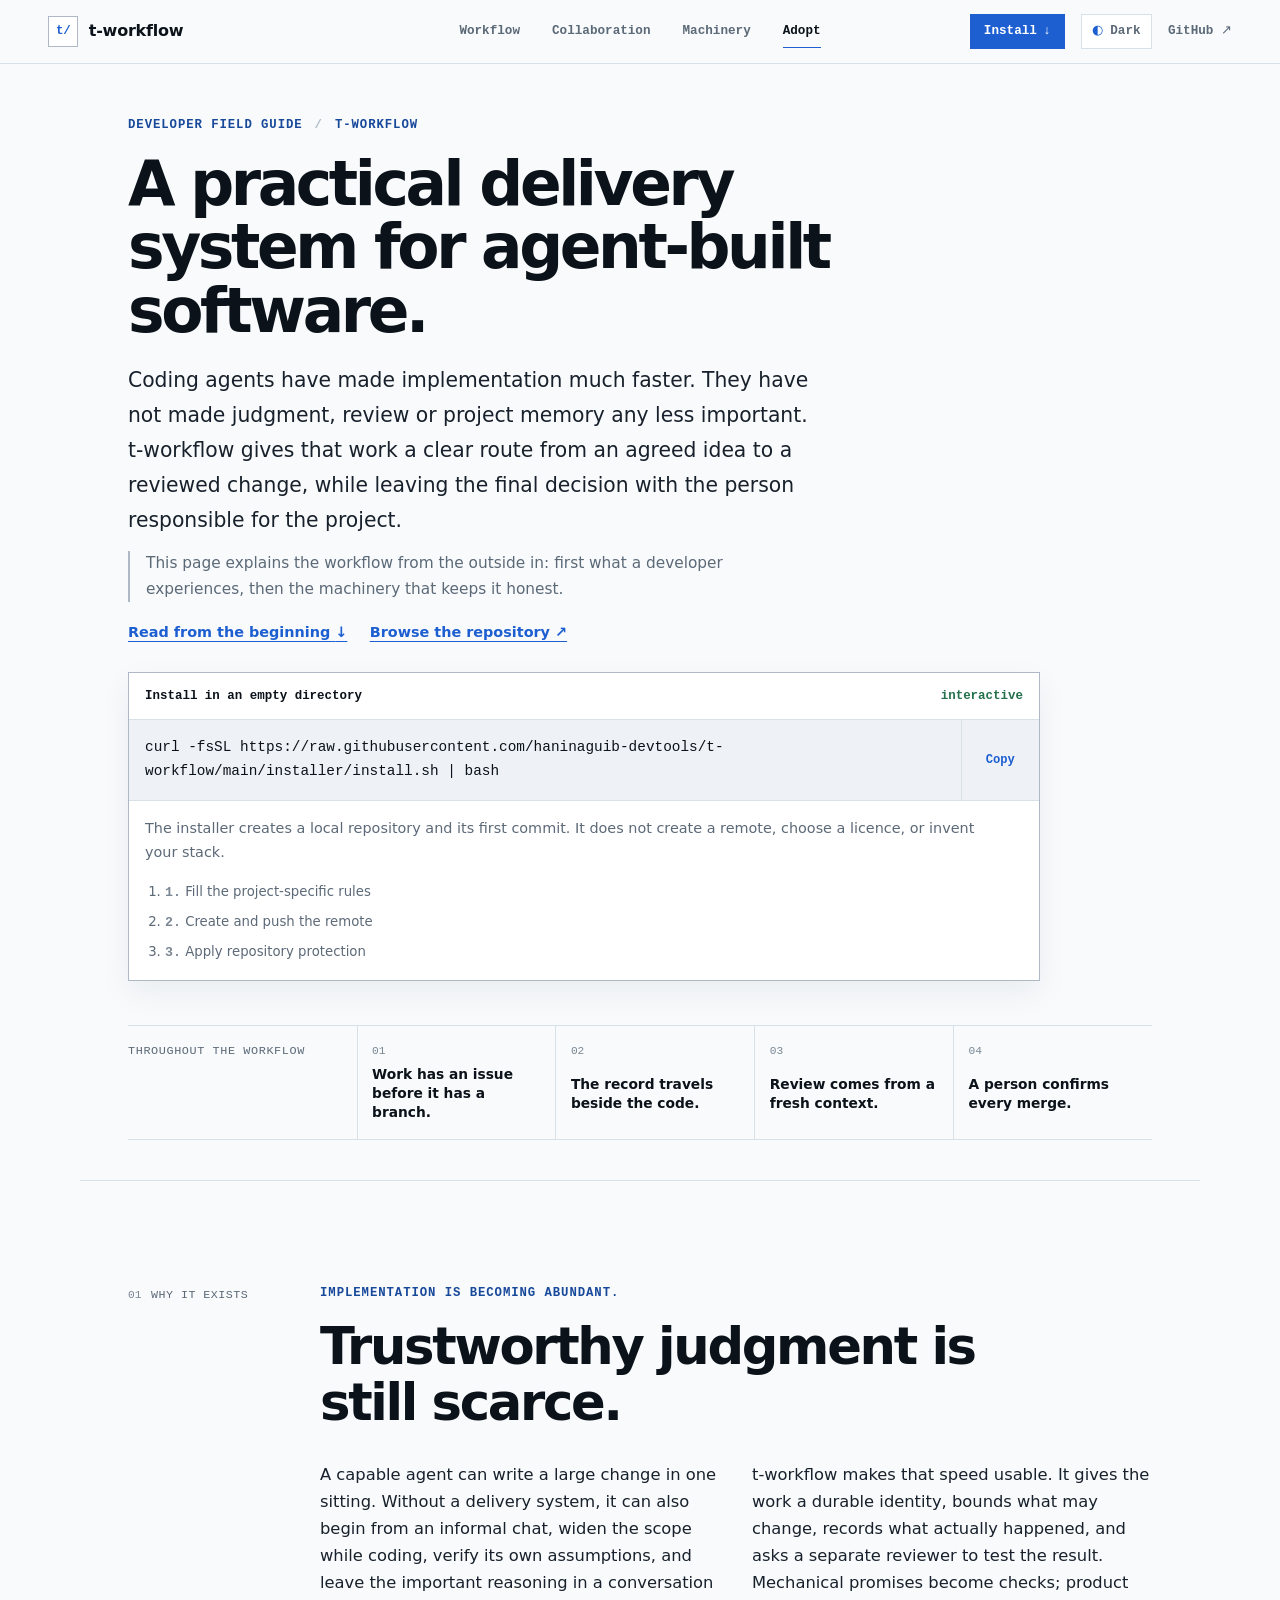
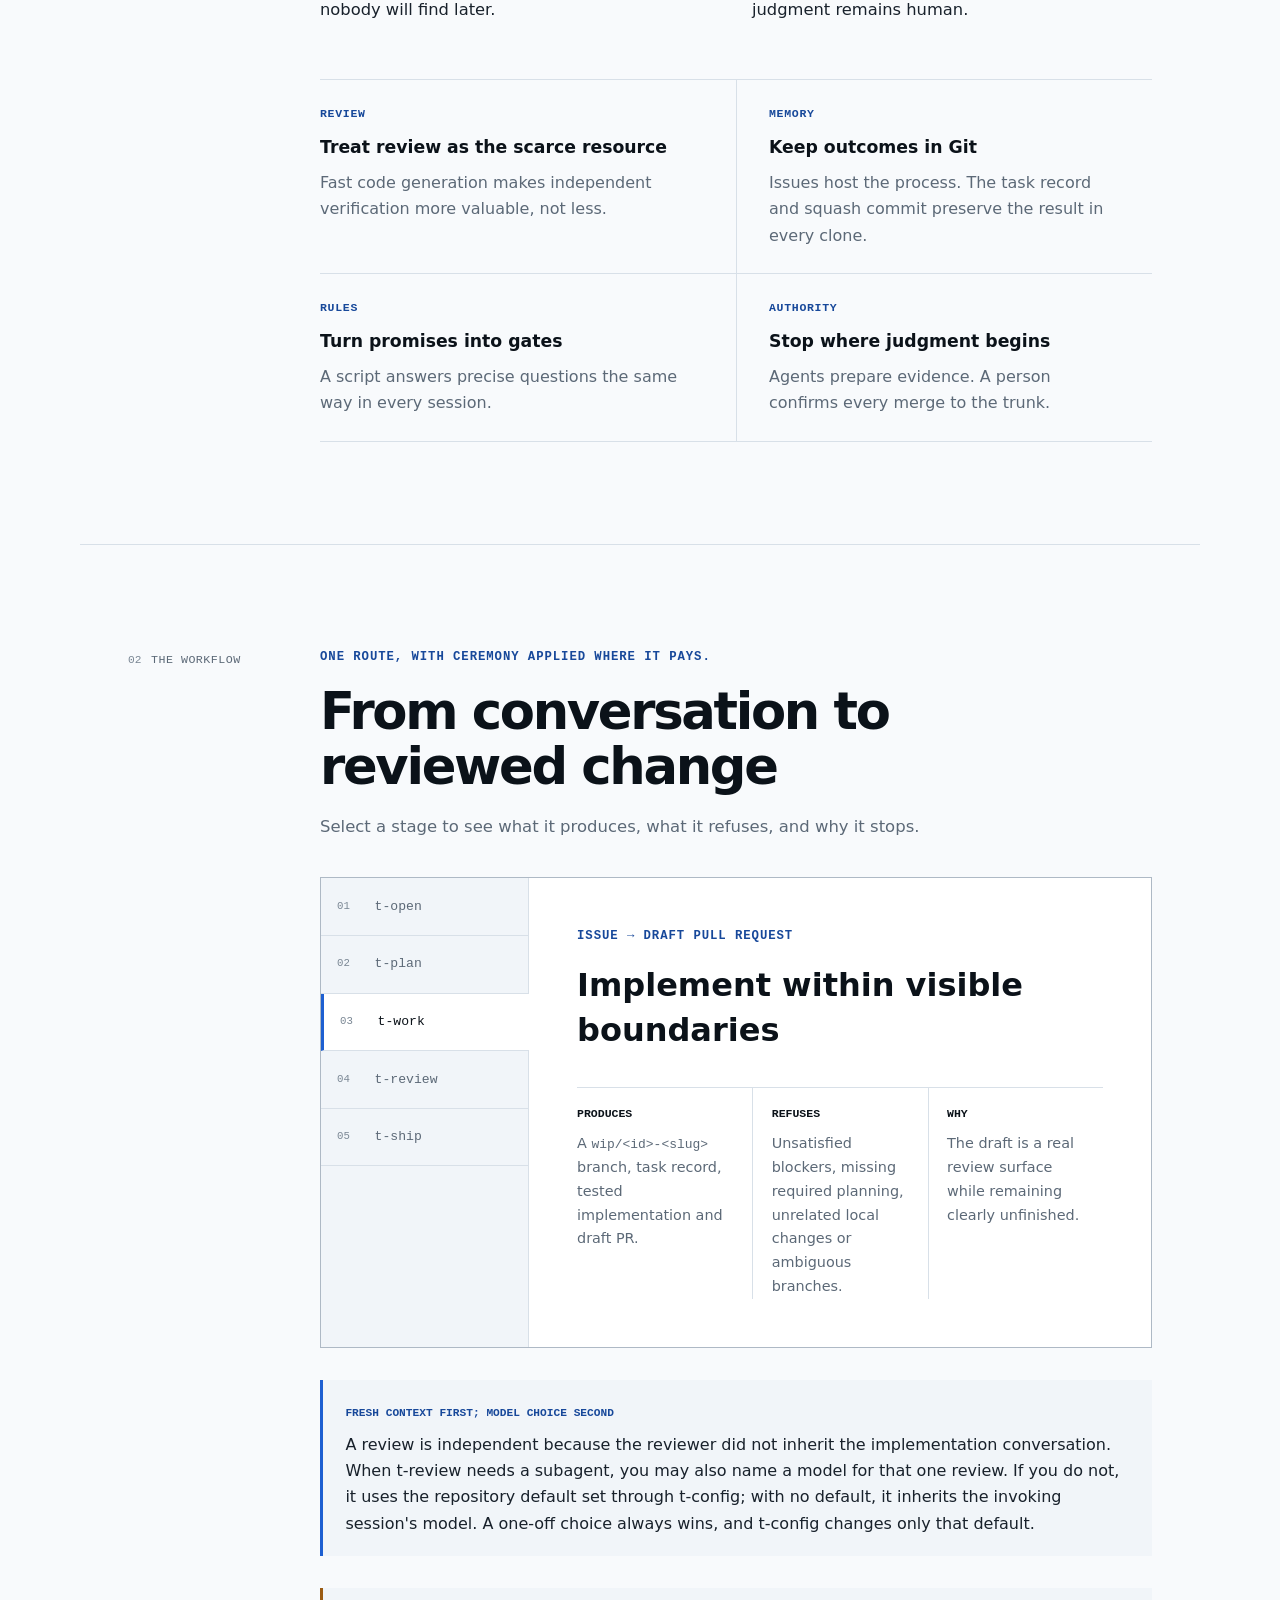
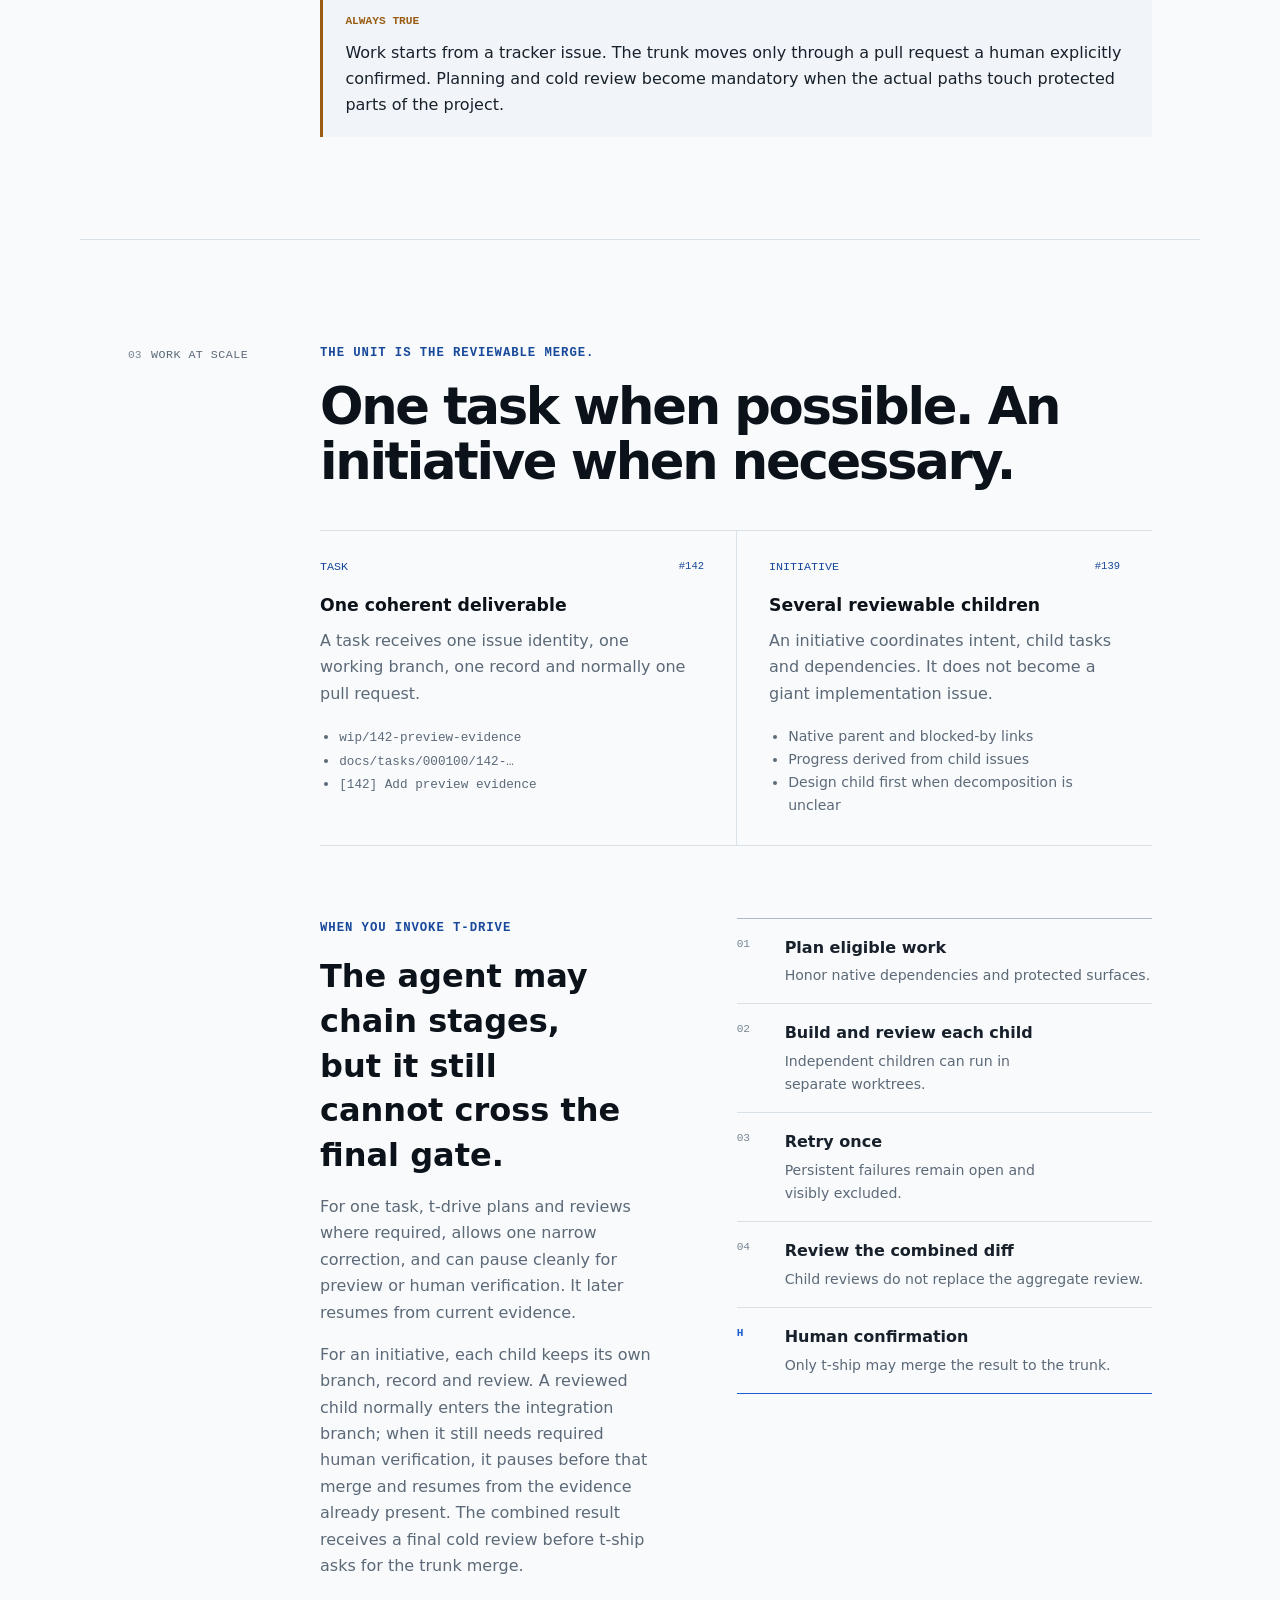
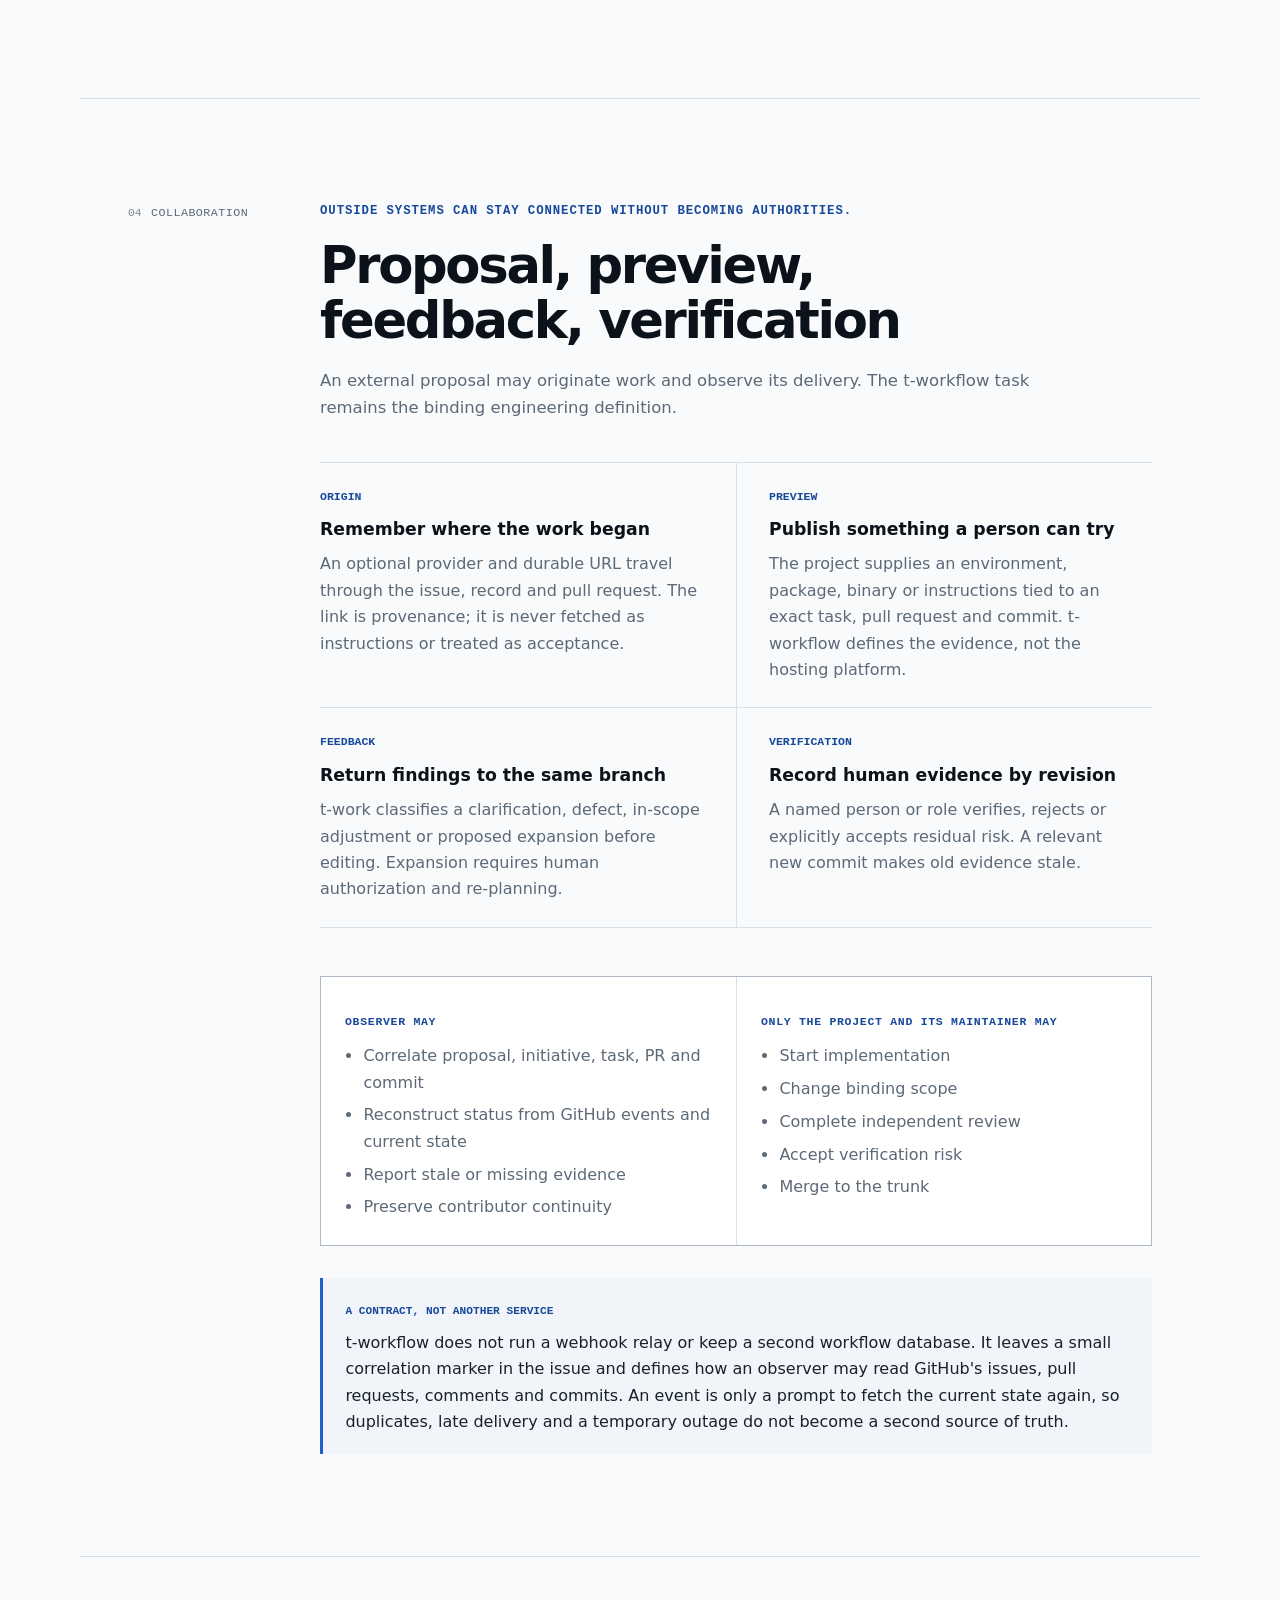
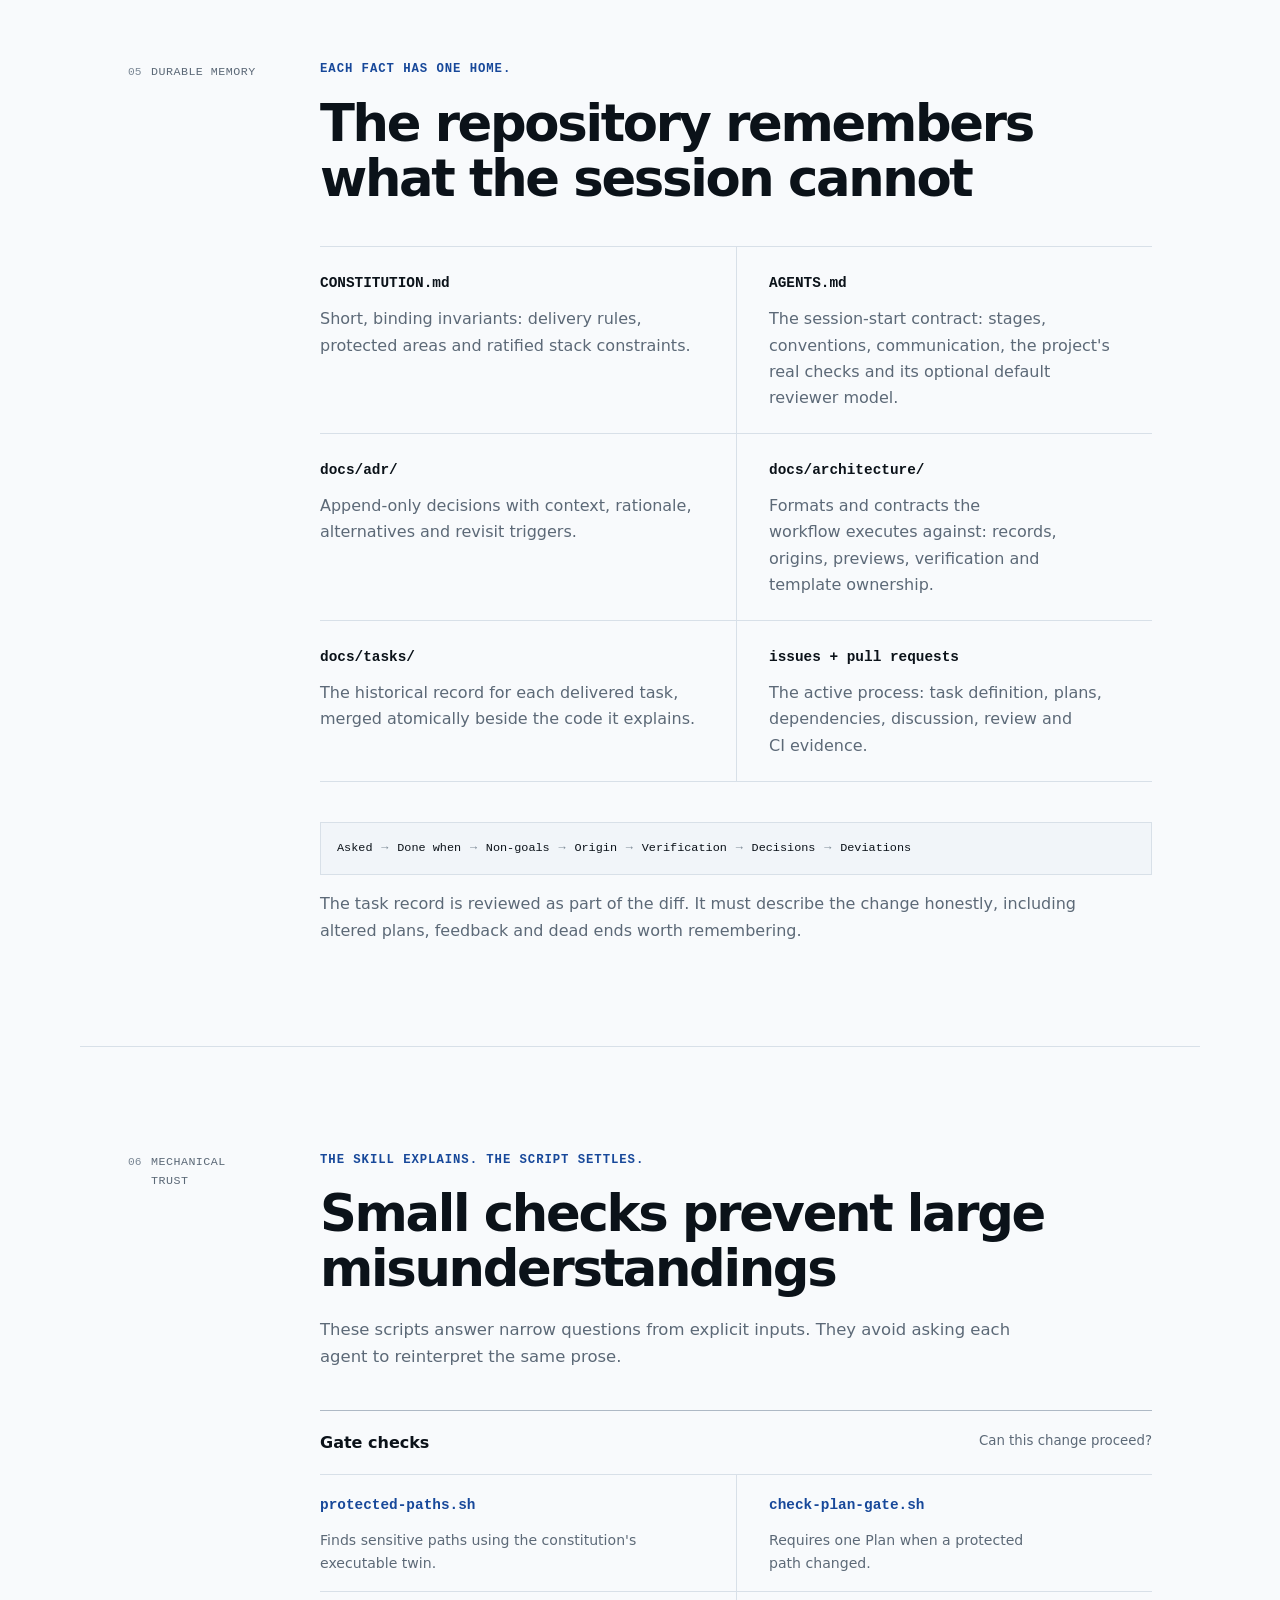
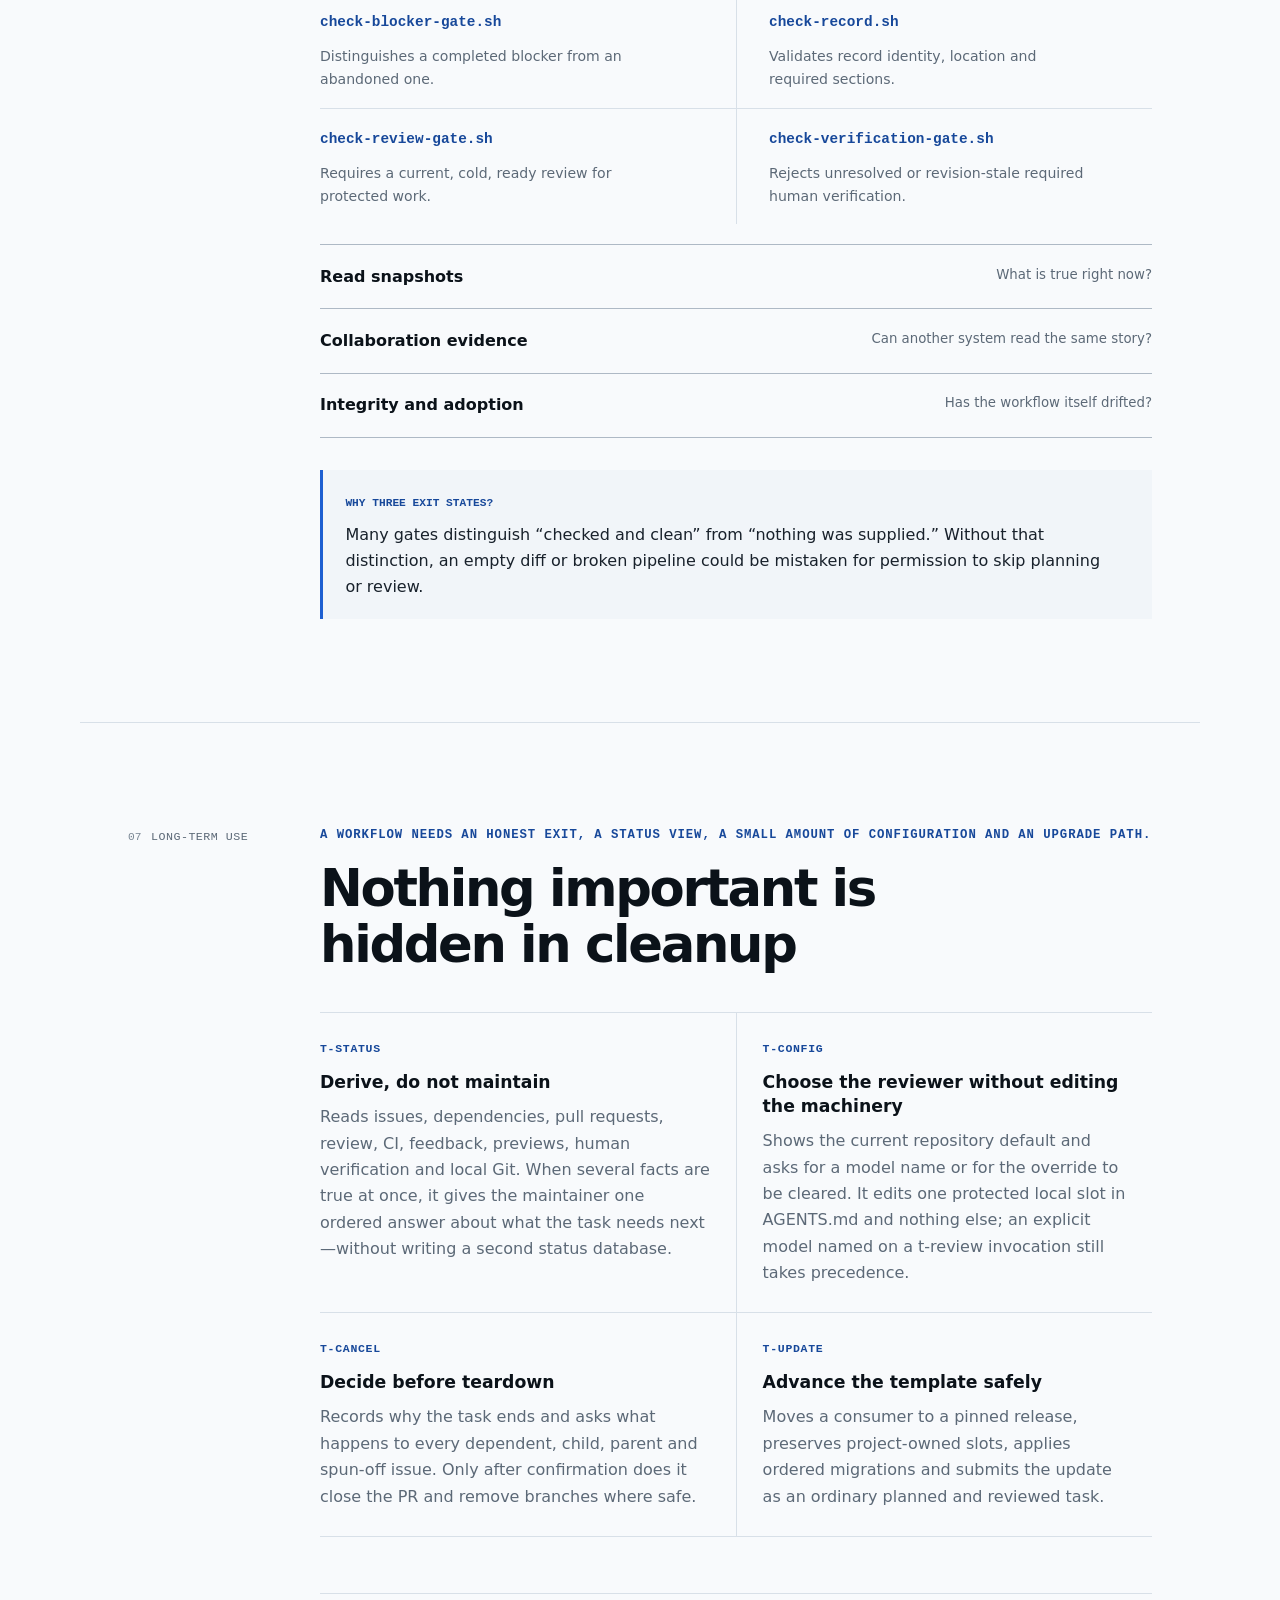
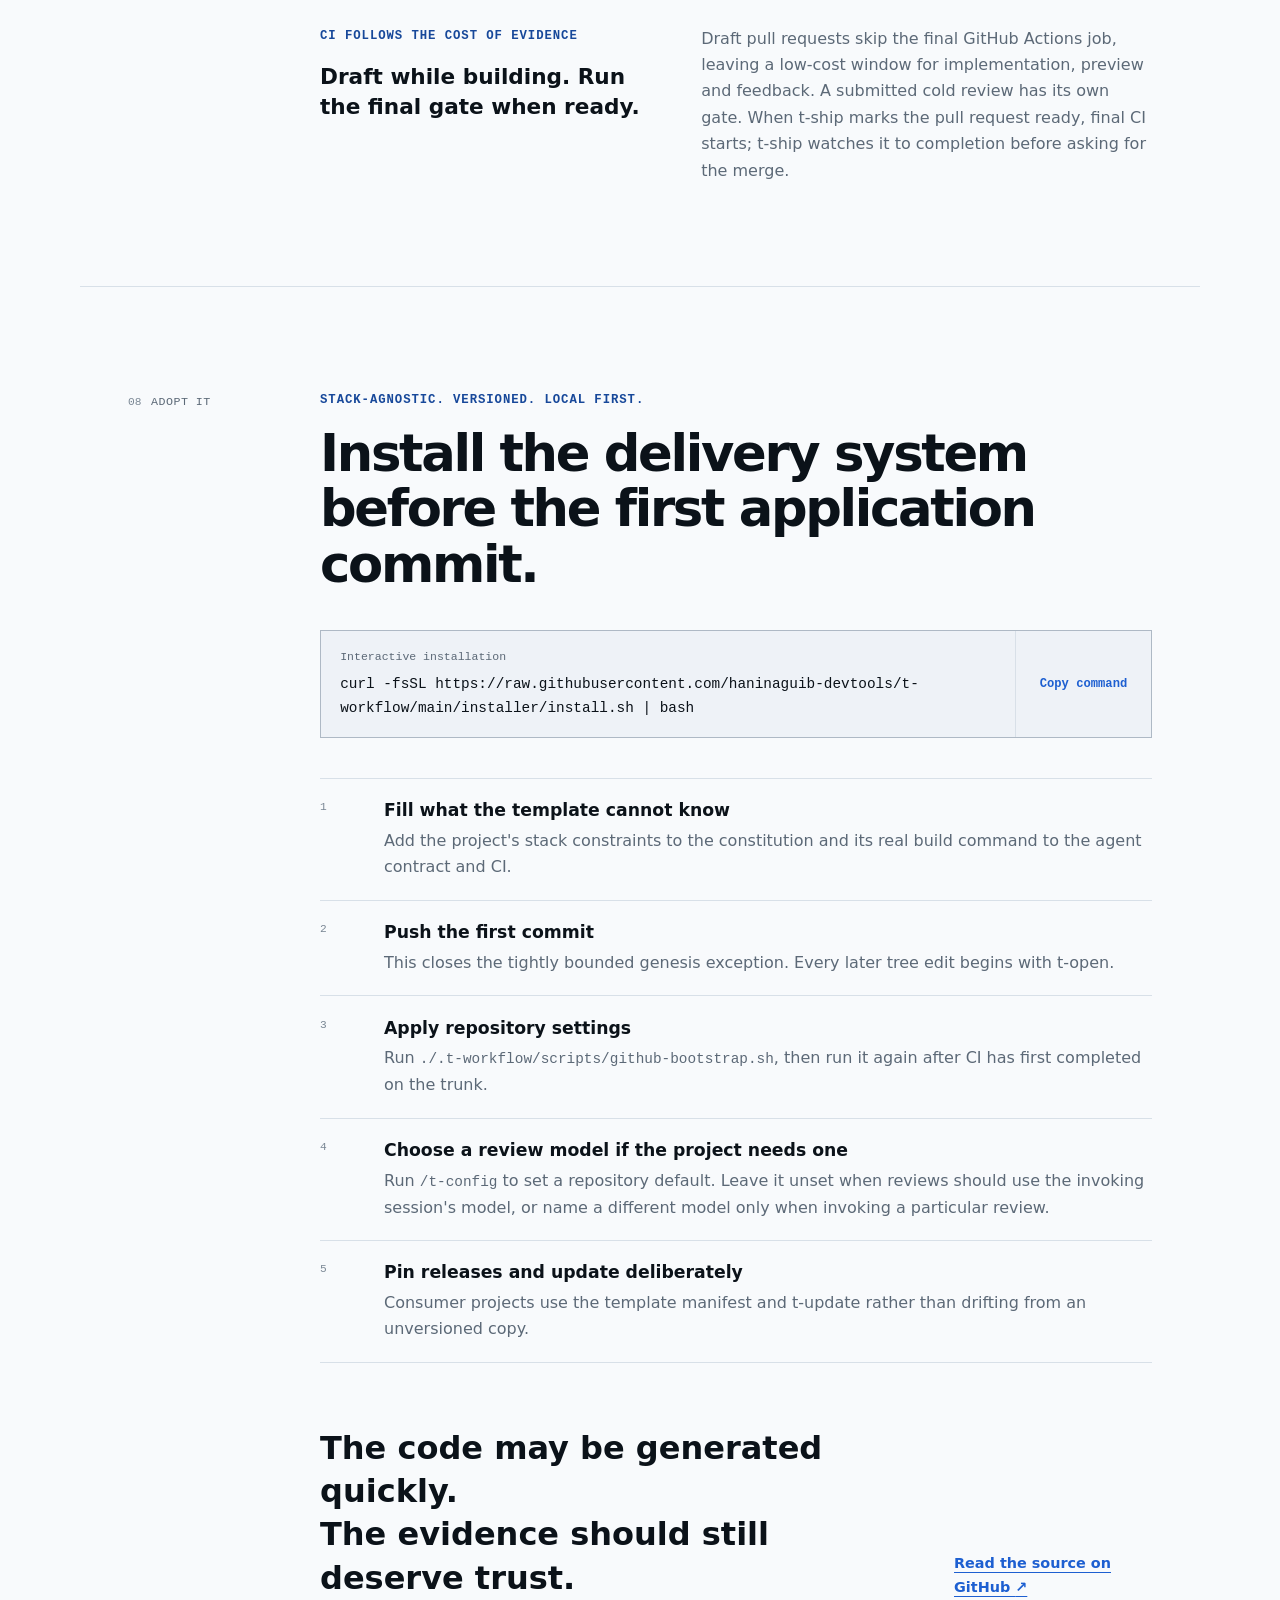
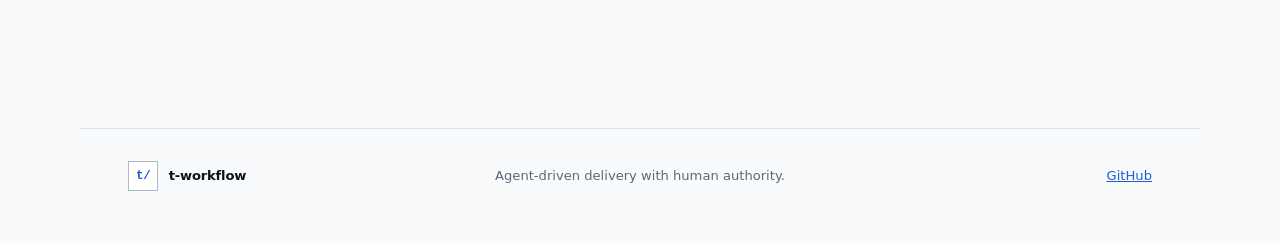
==== commit 419fbb98: "Replace the GitHub Pages site with the reviewed t-workflow redesign Copies index.html, styles.css, s" ====
--- a/site/index.html
+++ b/site/index.html
@@ -1,250 +1,418 @@
 <!doctype html>
 <html lang="en">
-  <head>
-    <meta charset="utf-8">
-    <meta name="viewport" content="width=device-width, initial-scale=1">
-    <meta name="description" content="t-workflow is a practical delivery workflow for agent-driven software projects.">
-    <meta name="theme-color" content="#faf9f7">
-    <title>t-workflow — A delivery workflow for agent-driven projects</title>
-    <link rel="icon" href="favicon.svg" type="image/svg+xml">
-    <link rel="stylesheet" href="styles.css">
-    <script src="script.js" defer></script>
-  </head>
-  <body>
-    <a class="skip-link" href="#main">Skip to content</a>
-
-    <div class="wip-banner" role="note">
-      <p><strong>⚠️ Work in progress.</strong> t-workflow is under active internal use and expected to churn significantly before it stabilizes. Please wait for a released version before adopting it in your own projects.</p>
+<head>
+  <meta charset="utf-8">
+  <meta name="viewport" content="width=device-width, initial-scale=1">
+  <meta name="description" content="t-workflow is a reusable delivery system for agent-built software: structured issues, bounded work, independent review, and human-confirmed merges.">
+  <meta name="theme-color" content="#f8fafc">
+  <title>t-workflow — A practical delivery system for agent-built software</title>
+  <script>
+    (() => {
+      document.documentElement.classList.add("js");
+      try {
+        const saved = localStorage.getItem("t-workflow-theme");
+        document.documentElement.dataset.theme = saved === "dark" ? "dark" : "light";
+      } catch {
+        document.documentElement.dataset.theme = "light";
+      }
+    })();
+  </script>
+  <link rel="icon" href="favicon.svg" type="image/svg+xml">
+  <link rel="stylesheet" href="styles.css">
+  <script src="script.js" defer></script>
+</head>
+<body>
+  <a class="skip-link" href="#main">Skip to content</a>
+  <div class="reading-progress" aria-hidden="true"><span></span></div>
+
+  <header class="site-header">
+    <a class="brand" href="#top" aria-label="t-workflow home">
+      <span class="brand-mark" aria-hidden="true">t/</span>
+      <span>t-workflow</span>
+    </a>
+    <nav class="site-nav" aria-label="Primary navigation">
+      <a href="#workflow">Workflow</a>
+      <a href="#collaboration">Collaboration</a>
+      <a href="#machinery">Machinery</a>
+      <a href="#adopt">Adopt</a>
+    </nav>
+    <div class="header-tools">
+      <a class="header-install" href="#install">Install <span aria-hidden="true">↓</span></a>
+      <button class="theme-toggle" id="theme-toggle" type="button" aria-label="Switch to dark theme">
+        <span class="theme-toggle-icon" aria-hidden="true">◐</span>
+        <span class="theme-toggle-label">Dark</span>
+      </button>
+      <a class="header-github" href="https://github.com/haninaguib-devtools/t-workflow">GitHub <span aria-hidden="true">↗</span></a>
     </div>
-
-    <header class="site-header" data-header>
-      <div class="nav-wrap">
-        <a class="brand" href="#top" aria-label="t-workflow home">
-          <span class="brand-mark" aria-hidden="true">
-            <svg viewBox="0 0 32 32"><circle cx="7" cy="16" r="3"/><circle cx="16" cy="7" r="3"/><circle cx="25" cy="16" r="3"/><circle cx="16" cy="25" r="3"/><path d="M9.5 14.5 13.5 9.5M18.5 9.5l4 5M22.5 18l-4 4.5M13.5 22.5l-4-4.5"/></svg>
-          </span>
-          <span>t-workflow</span>
-        </a>
-        <nav class="site-nav" aria-label="Primary navigation">
-          <a href="#overview">Overview</a>
-          <a href="#workflow">Workflow</a>
-          <a href="#skills">Skills</a>
-          <a href="#install">Install</a>
-          <a href="reference/index.html">Reference</a>
-        </nav>
-        <a class="github-link" href="https://github.com/haninaguib-devtools/t-workflow" aria-label="View t-workflow on GitHub">
-          <svg viewBox="0 0 24 24" aria-hidden="true"><path d="M12 2a10 10 0 0 0-3.16 19.49c.5.09.68-.22.68-.48v-1.69c-2.78.6-3.37-1.18-3.37-1.18-.45-1.16-1.11-1.47-1.11-1.47-.91-.62.07-.61.07-.61 1 .07 1.53 1.03 1.53 1.03.9 1.53 2.35 1.09 2.92.83.09-.65.35-1.09.64-1.34-2.22-.25-4.55-1.11-4.55-4.94 0-1.09.39-1.98 1.03-2.68-.1-.25-.45-1.27.1-2.64 0 0 .84-.27 2.75 1.02A9.6 9.6 0 0 1 12 6.7a9.6 9.6 0 0 1 2.5.34c1.91-1.29 2.75-1.02 2.75-1.02.55 1.37.2 2.39.1 2.64.64.7 1.03 1.59 1.03 2.68 0 3.84-2.34 4.69-4.57 4.94.36.31.68.92.68 1.86V21c0 .27.18.58.69.48A10 10 0 0 0 12 2Z"/></svg>
-          <span>GitHub</span>
-        </a>
-      </div>
-    </header>
-
-    <main id="main">
-      <section class="hero" id="top" aria-labelledby="hero-title">
-        <div class="hero-copy">
-          <p class="eyebrow">Agent-driven delivery, with guardrails</p>
-          <h1 id="hero-title">A practical workflow for shipping software with coding agents.</h1>
-          <p class="hero-summary">t-workflow gives every change a clear path from request to pull request. It keeps scope, decisions, checks, and human approval visible without tying your project to a language or framework.</p>
-          <div class="hero-actions">
-            <a class="button button-primary" href="#install">Install t-workflow</a>
-            <a class="button button-secondary" href="https://github.com/haninaguib-devtools/t-workflow">View on GitHub</a>
-          </div>
-        </div>
-
-        <div class="workflow-preview" aria-label="The core task path from request to main">
-          <div class="preview-header">
-            <span>Core task path</span>
-            <span>main</span>
-          </div>
-          <ol>
-            <li><span class="preview-node">1</span><div><strong>Open</strong><code>/t-open</code></div><small>Issue</small></li>
-            <li><span class="preview-node">2</span><div><strong>Plan</strong><code>/t-plan</code></div><small>Scope</small></li>
-            <li><span class="preview-node">3</span><div><strong>Work</strong><code>/t-work</code></div><small>Draft PR</small></li>
-            <li><span class="preview-node">4</span><div><strong>Review</strong><code>/t-review</code></div><small>Evidence</small></li>
-            <li><span class="preview-node preview-node-final">5</span><div><strong>Ship</strong><code>/t-ship</code></div><small>Merge</small></li>
+  </header>
+
+  <main id="main">
+    <section class="hero" id="top">
+      <div class="hero-copy">
+        <p class="eyebrow"><span>Developer field guide</span><span>t-workflow</span></p>
+        <h1>A practical delivery system for agent-built software.</h1>
+        <p class="hero-lede">Coding agents have made implementation much faster. They have not made judgment, review or project memory any less important. t-workflow gives that work a clear route from an agreed idea to a reviewed change, while leaving the final decision with the person responsible for the project.</p>
+        <p class="hero-note">This page explains the workflow from the outside in: first what a developer experiences, then the machinery that keeps it honest.</p>
+        <div class="hero-links">
+          <a href="#why">Read from the beginning <span aria-hidden="true">↓</span></a>
+          <a href="https://github.com/haninaguib-devtools/t-workflow">Browse the repository <span aria-hidden="true">↗</span></a>
+        </div>
+      </div>
+
+      <aside class="install-terminal" id="install" aria-labelledby="install-title">
+        <div class="terminal-bar">
+          <span id="install-title">Install in an empty directory</span>
+          <span class="terminal-status">interactive</span>
+        </div>
+        <div class="command-row">
+          <code id="install-command">curl -fsSL https://raw.githubusercontent.com/haninaguib-devtools/t-workflow/main/installer/install.sh | bash</code>
+          <button class="copy-button" type="button" data-copy="install-command"><span>Copy</span></button>
+        </div>
+        <p>The installer creates a local repository and its first commit. It does not create a remote, choose a licence, or invent your stack.</p>
+        <ol class="terminal-notes">
+          <li><b>1.</b> Fill the project-specific rules</li>
+          <li><b>2.</b> Create and push the remote</li>
+          <li><b>3.</b> Apply repository protection</li>
+        </ol>
+      </aside>
+
+      <div class="hero-signals" aria-label="What remains true throughout the workflow">
+        <p>Throughout the workflow</p>
+        <div><span>01</span><b>Work has an issue before it has a branch.</b></div>
+        <div><span>02</span><b>The record travels beside the code.</b></div>
+        <div><span>03</span><b>Review comes from a fresh context.</b></div>
+        <div><span>04</span><b>A person confirms every merge.</b></div>
+      </div>
+    </section>
+
+    <section class="section section-intro reveal" id="why">
+      <div class="section-label"><span>01</span><p>Why it exists</p></div>
+      <div class="section-content">
+        <p class="section-kicker">Implementation is becoming abundant.</p>
+        <h2>Trustworthy judgment is still scarce.</h2>
+        <div class="prose-columns">
+          <p>A capable agent can write a large change in one sitting. Without a delivery system, it can also begin from an informal chat, widen the scope while coding, verify its own assumptions, and leave the important reasoning in a conversation nobody will find later.</p>
+          <p>t-workflow makes that speed usable. It gives the work a durable identity, bounds what may change, records what actually happened, and asks a separate reviewer to test the result. Mechanical promises become checks; product judgment remains human.</p>
+        </div>
+        <div class="principle-grid">
+          <article>
+            <span class="principle-code">REVIEW</span>
+            <h3>Treat review as the scarce resource</h3>
+            <p>Fast code generation makes independent verification more valuable, not less.</p>
+          </article>
+          <article>
+            <span class="principle-code">MEMORY</span>
+            <h3>Keep outcomes in Git</h3>
+            <p>Issues host the process. The task record and squash commit preserve the result in every clone.</p>
+          </article>
+          <article>
+            <span class="principle-code">RULES</span>
+            <h3>Turn promises into gates</h3>
+            <p>A script answers precise questions the same way in every session.</p>
+          </article>
+          <article>
+            <span class="principle-code">AUTHORITY</span>
+            <h3>Stop where judgment begins</h3>
+            <p>Agents prepare evidence. A person confirms every merge to the trunk.</p>
+          </article>
+        </div>
+      </div>
+    </section>
+
+    <section class="section reveal" id="workflow">
+      <div class="section-label"><span>02</span><p>The workflow</p></div>
+      <div class="section-content">
+        <p class="section-kicker">One route, with ceremony applied where it pays.</p>
+        <h2>From conversation to reviewed change</h2>
+        <p class="section-deck">Select a stage to see what it produces, what it refuses, and why it stops.</p>
+
+        <div class="stage-explorer">
+          <div class="stage-tabs" role="tablist" aria-label="t-workflow stages">
+            <button role="tab" aria-selected="false" aria-controls="stage-open" id="tab-open" data-stage="open"><span>01</span>t-open</button>
+            <button role="tab" aria-selected="false" aria-controls="stage-plan" id="tab-plan" data-stage="plan"><span>02</span>t-plan</button>
+            <button role="tab" aria-selected="true" aria-controls="stage-work" id="tab-work" data-stage="work"><span>03</span>t-work</button>
+            <button role="tab" aria-selected="false" aria-controls="stage-review" id="tab-review" data-stage="review"><span>04</span>t-review</button>
+            <button role="tab" aria-selected="false" aria-controls="stage-ship" id="tab-ship" data-stage="ship"><span>05</span>t-ship</button>
+          </div>
+
+          <div class="stage-panels">
+            <article class="stage-panel" id="stage-open" role="tabpanel" aria-labelledby="tab-open" hidden>
+              <div><p class="stage-overline">Conversation → issue</p><h3>Give the work a durable shape</h3></div>
+              <dl>
+                <div><dt>Produces</dt><dd>A self-sufficient task, or an initiative with the children already understood.</dd></div>
+                <div><dt>Refuses</dt><dd>Goals or completion criteria that are still guesses.</dd></div>
+                <div><dt>Why</dt><dd>An issue opened too early invents intent; one opened too late strands decisions in chat.</dd></div>
+              </dl>
+            </article>
+            <article class="stage-panel" id="stage-plan" role="tabpanel" aria-labelledby="tab-plan" hidden>
+              <div><p class="stage-overline">Issue → binding plan</p><h3>Pin the safe working bounds</h3></div>
+              <dl>
+                <div><dt>Produces</dt><dd>Allowed paths, risks, agent checks and human checks written onto the issue.</dd></div>
+                <div><dt>Required for</dt><dd>Any task whose declared scope reaches a constitutionally protected surface.</dd></div>
+                <div><dt>Why</dt><dd>Scope is cheapest to correct before implementation starts.</dd></div>
+              </dl>
+            </article>
+            <article class="stage-panel is-active" id="stage-work" role="tabpanel" aria-labelledby="tab-work">
+              <div><p class="stage-overline">Issue → draft pull request</p><h3>Implement within visible boundaries</h3></div>
+              <dl>
+                <div><dt>Produces</dt><dd>A <code>wip/&lt;id&gt;-&lt;slug&gt;</code> branch, task record, tested implementation and draft PR.</dd></div>
+                <div><dt>Refuses</dt><dd>Unsatisfied blockers, missing required planning, unrelated local changes or ambiguous branches.</dd></div>
+                <div><dt>Why</dt><dd>The draft is a real review surface while remaining clearly unfinished.</dd></div>
+              </dl>
+            </article>
+            <article class="stage-panel" id="stage-review" role="tabpanel" aria-labelledby="tab-review" hidden>
+              <div><p class="stage-overline">Draft diff → independent verdict</p><h3>Test the claims from cold context</h3></div>
+              <dl>
+                <div><dt>Produces</dt><dd>Findings, check provenance, pending human judgments and an explicit readiness verdict.</dd></div>
+                <div><dt>Isolation</dt><dd>A fresh session or a read-only subagent. When a subagent is needed, its model can be chosen separately from the implementer's.</dd></div>
+                <div><dt>Cannot do</dt><dd>Fix code, widen scope, create follow-up issues, mark ready or merge.</dd></div>
+              </dl>
+            </article>
+            <article class="stage-panel" id="stage-ship" role="tabpanel" aria-labelledby="tab-ship" hidden>
+              <div><p class="stage-overline">Reviewed PR → trunk</p><h3>Recheck, watch CI, ask once</h3></div>
+              <dl>
+                <div><dt>Produces</dt><dd>A human-confirmed squash merge with a self-contained commit and completed task.</dd></div>
+                <div><dt>Blocks on</dt><dd>Stale review, red CI, unresolved required verification, conflicts or missing records.</dd></div>
+                <div><dt>Why</dt><dd>The last irreversible choice belongs to the person accountable for the project.</dd></div>
+              </dl>
+            </article>
+          </div>
+        </div>
+
+        <aside class="callout callout-blue">
+          <span>Fresh context first; model choice second</span>
+          <p>A review is independent because the reviewer did not inherit the implementation conversation. When t-review needs a subagent, you may also name a model for that one review. If you do not, it uses the repository default set through t-config; with no default, it inherits the invoking session's model. A one-off choice always wins, and t-config changes only that default.</p>
+        </aside>
+
+        <aside class="callout">
+          <span>Always true</span>
+          <p>Work starts from a tracker issue. The trunk moves only through a pull request a human explicitly confirmed. Planning and cold review become mandatory when the actual paths touch protected parts of the project.</p>
+        </aside>
+      </div>
+    </section>
+
+    <section class="section reveal" id="shapes">
+      <div class="section-label"><span>03</span><p>Work at scale</p></div>
+      <div class="section-content">
+        <p class="section-kicker">The unit is the reviewable merge.</p>
+        <h2>One task when possible. An initiative when necessary.</h2>
+        <div class="shape-grid">
+          <article class="shape-card">
+            <div class="shape-heading"><span>task</span><code>#142</code></div>
+            <h3>One coherent deliverable</h3>
+            <p>A task receives one issue identity, one working branch, one record and normally one pull request.</p>
+            <ul>
+              <li><code>wip/142-preview-evidence</code></li>
+              <li><code>docs/tasks/000100/142-…</code></li>
+              <li><code>[142] Add preview evidence</code></li>
+            </ul>
+          </article>
+          <article class="shape-card shape-card-accent">
+            <div class="shape-heading"><span>initiative</span><code>#139</code></div>
+            <h3>Several reviewable children</h3>
+            <p>An initiative coordinates intent, child tasks and dependencies. It does not become a giant implementation issue.</p>
+            <ul>
+              <li>Native parent and blocked-by links</li>
+              <li>Progress derived from child issues</li>
+              <li>Design child first when decomposition is unclear</li>
+            </ul>
+          </article>
+        </div>
+
+        <div class="drive-layout">
+          <div>
+            <p class="section-kicker">When you invoke t-drive</p>
+            <h3>The agent may chain stages, but it still cannot cross the final gate.</h3>
+            <p>For one task, t-drive plans and reviews where required, allows one narrow correction, and can pause cleanly for preview or human verification. It later resumes from current evidence.</p>
+            <p>For an initiative, each child keeps its own branch, record and review. A reviewed child normally enters the integration branch; when it still needs required human verification, it pauses before that merge and resumes from the evidence already present. The combined result receives a final cold review before t-ship asks for the trunk merge.</p>
+          </div>
+          <ol class="drive-flow">
+            <li><span>01</span><div><b>Plan eligible work</b><p>Honor native dependencies and protected surfaces.</p></div></li>
+            <li><span>02</span><div><b>Build and review each child</b><p>Independent children can run in separate worktrees.</p></div></li>
+            <li><span>03</span><div><b>Retry once</b><p>Persistent failures remain open and visibly excluded.</p></div></li>
+            <li><span>04</span><div><b>Review the combined diff</b><p>Child reviews do not replace the aggregate review.</p></div></li>
+            <li class="human-stop"><span>H</span><div><b>Human confirmation</b><p>Only t-ship may merge the result to the trunk.</p></div></li>
           </ol>
         </div>
-      </section>
-
-      <section class="quick-install" id="install" aria-labelledby="install-title">
-        <div class="install-heading">
-          <p class="section-label">Install</p>
-          <h2 id="install-title">Start a new project with one command</h2>
-          <p>The installer asks for a project name, creates the repository, and can configure GitHub for you.</p>
-        </div>
-        <div class="command-box">
-          <div class="command-topline"><span>Terminal</span><span>macOS · Linux</span></div>
-          <div class="command-row">
-            <span class="prompt" aria-hidden="true">$</span>
-            <code id="install-command">curl -fsSL https://raw.githubusercontent.com/haninaguib-devtools/t-workflow/main/installer/install.sh | bash</code>
-            <button class="copy-button" type="button" data-copy="install-command" aria-label="Copy installer command">
-              <svg viewBox="0 0 20 20" aria-hidden="true"><rect x="7" y="3" width="9" height="11" rx="1"/><path d="M13 14v3H4V6h3"/></svg>
-              <span class="copy-label">Copy</span>
-            </button>
-          </div>
-        </div>
-        <p class="install-note">Want to inspect it first? <a href="https://github.com/haninaguib-devtools/t-workflow/blob/main/installer/install.sh">Read the installer source</a> or run it with <code>--help</code>.</p>
-      </section>
-
-      <section class="overview section" id="overview" aria-labelledby="overview-title">
-        <div class="section-heading">
-          <p class="section-label">What it is</p>
-          <h2 id="overview-title">A small delivery system that lives in your repository.</h2>
-          <p>It is a set of plain-language instructions, checks, and task records that coding agents can follow consistently. Your application stack stays yours.</p>
-        </div>
-        <div class="feature-grid">
-          <article class="feature-card">
-            <span class="feature-number">01</span>
-            <h3>Work starts with a clear issue</h3>
-            <p>The goal, completion criteria, scope, exclusions, and blockers are written down before implementation begins.</p>
-          </article>
-          <article class="feature-card">
-            <span class="feature-number">02</span>
-            <h3>Context ships with the change</h3>
-            <p>Every task pull request includes a record of what was asked, what changed, and which decisions were made along the way.</p>
-          </article>
-          <article class="feature-card">
-            <span class="feature-number">03</span>
-            <h3>A human controls every merge</h3>
-            <p>Agents prepare the implementation and evidence. <code>main</code> moves only through a pull request that a person explicitly confirms.</p>
-          </article>
-        </div>
-      </section>
-
-      <section class="workflow section section-tint" id="workflow" aria-labelledby="workflow-title">
-        <div class="section-heading section-heading-centered">
-          <p class="section-label">The workflow</p>
-          <h2 id="workflow-title">Five stages on the main task path</h2>
-          <p>Each command does one job, reports what happened, names the next command, and stops.</p>
-        </div>
-        <ol class="stage-list">
-          <li class="stage-card">
-            <div class="stage-top"><span>1</span><code>/t-open</code></div>
-            <h3>Open the work</h3>
-            <p>Turns the request into one task issue, an initiative with child tasks, or a design task when the shape is not yet clear.</p>
-            <div class="stage-output"><span>Produces</span><strong>Issue</strong></div>
-          </li>
-          <li class="stage-card">
-            <div class="stage-top"><span>2</span><code>/t-plan</code></div>
-            <h3>Pin the boundaries</h3>
-            <p>Records the allowed files, known risks, and separate agent and human checks. Required for protected paths.</p>
-            <div class="stage-output"><span>Produces</span><strong>Plan</strong></div>
-          </li>
-          <li class="stage-card">
-            <div class="stage-top"><span>3</span><code>/t-work</code></div>
-            <h3>Implement the task</h3>
-            <p>Creates the task branch and record, works inside scope, runs the checks, and opens a draft pull request.</p>
-            <div class="stage-output"><span>Produces</span><strong>Draft PR</strong></div>
-          </li>
-          <li class="stage-card">
-            <div class="stage-top"><span>4</span><code>/t-review</code></div>
-            <h3>Review in cold context</h3>
-            <p>Checks the full diff against the issue, plan, record, and repository rules, then posts findings and readiness.</p>
-            <div class="stage-output"><span>Produces</span><strong>Review</strong></div>
-          </li>
-          <li class="stage-card">
-            <div class="stage-top"><span>5</span><code>/t-ship</code></div>
-            <h3>Confirm and merge</h3>
-            <p>Shows the final evidence, asks the human for confirmation, and squash-merges with a self-contained commit.</p>
-            <div class="stage-output"><span>Produces</span><strong>Trusted main</strong></div>
-          </li>
-        </ol>
-      </section>
-
-      <section class="skills section" id="skills" aria-labelledby="skills-title">
-        <div class="section-heading">
-          <p class="section-label">Skill reference</p>
-          <h2 id="skills-title">Nine focused commands cover the full lifecycle.</h2>
-          <p>The five core commands move a task forward. Four supporting commands handle driving an initiative, cancellation, template sync, and status.</p>
-        </div>
-        <div class="skill-grid">
-          <article class="skill-card">
-            <div class="skill-title"><code>/t-open</code><span>Core</span></div>
-            <h3>Open work</h3>
-            <p>Create the correctly shaped tracker issue from a settled request. No branch or code is created yet.</p>
-          </article>
-          <article class="skill-card">
-            <div class="skill-title"><code>/t-plan</code><span>Core</span></div>
-            <h3>Plan a task</h3>
-            <p>Add binding allowed paths, risks, constraints, and validation ownership to an existing issue.</p>
-          </article>
-          <article class="skill-card">
-            <div class="skill-title"><code>/t-work</code><span>Core</span></div>
-            <h3>Implement a task</h3>
-            <p>Check the gates, create or resume the task branch, write the record, implement, verify, and open a draft PR.</p>
-          </article>
-          <article class="skill-card">
-            <div class="skill-title"><code>/t-review</code><span>Core</span></div>
-            <h3>Review a pull request</h3>
-            <p>Independently inspect the task in cold context and post prioritized findings with an explicit readiness verdict.</p>
-          </article>
-          <article class="skill-card">
-            <div class="skill-title"><code>/t-drive</code><span>Optional</span></div>
-            <h3>Drive an initiative</h3>
-            <p>Walk an initiative's children to completion on one integration branch — plan, implement, and independently review each — then stop once for a single confirmed pull request to main.</p>
-          </article>
-          <article class="skill-card">
-            <div class="skill-title"><code>/t-ship</code><span>Core</span></div>
-            <h3>Ship a task</h3>
-            <p>Check the PR and review evidence, obtain human confirmation, then squash-merge and close the task.</p>
-          </article>
-          <article class="skill-card">
-            <div class="skill-title"><code>/t-cancel</code><span>Terminal</span></div>
-            <h3>Cancel a task</h3>
-            <p>Record why the work stopped, decide the effect on related issues, and close out the PR and branch.</p>
-          </article>
-          <article class="skill-card">
-            <div class="skill-title"><code>/t-update</code><span>Optional</span></div>
-            <h3>Sync template updates</h3>
-            <p>For a repo generated from this template: sync its template-owned files to a pinned release, preserving local slots and applying pending migrations.</p>
-          </article>
-          <article class="skill-card">
-            <div class="skill-title"><code>/t-status</code><span>Read only</span></div>
-            <h3>Show pipeline status</h3>
-            <p>Summarize open initiatives and tasks, blockers, pull requests, CI, reviews, and useful warnings without changing anything.</p>
-          </article>
-        </div>
-      </section>
-
-      <section class="principles section section-tint" aria-labelledby="principles-title">
-        <div class="section-heading section-heading-centered">
-          <p class="section-label">Built-in rules</p>
-          <h2 id="principles-title">The important parts are difficult to skip.</h2>
-        </div>
-        <div class="principle-list">
-          <div><svg viewBox="0 0 24 24" aria-hidden="true"><path d="m5 12 4 4L19 6"/></svg><p><strong>Issue before implementation.</strong> A fresh session can understand the task without access to the original conversation.</p></div>
-          <div><svg viewBox="0 0 24 24" aria-hidden="true"><path d="m5 12 4 4L19 6"/></svg><p><strong>Records live in git.</strong> Outcomes and durable decisions travel with every clone of the repository.</p></div>
-          <div><svg viewBox="0 0 24 24" aria-hidden="true"><path d="m5 12 4 4L19 6"/></svg><p><strong>Protected paths get more scrutiny.</strong> Plans and independent reviews are required where mistakes cost more.</p></div>
-          <div><svg viewBox="0 0 24 24" aria-hidden="true"><path d="m5 12 4 4L19 6"/></svg><p><strong>No automatic stage chaining.</strong> Each stage stops so the next decision remains visible.</p></div>
-          <div><svg viewBox="0 0 24 24" aria-hidden="true"><path d="m5 12 4 4L19 6"/></svg><p><strong>Human-confirmed pull requests.</strong> Every change to <code>main</code> ends at a clear human merge gate.</p></div>
-        </div>
-      </section>
-
-      <section class="bottom-cta section" aria-labelledby="cta-title">
-        <div>
-          <p class="section-label">Get started</p>
-          <h2 id="cta-title">Add the workflow, then choose your stack.</h2>
-          <p>t-workflow provides the delivery system. It deliberately leaves the language, framework, data model, and architecture to your project.</p>
-        </div>
-        <a class="button button-primary" href="#install">Copy the installer command</a>
-      </section>
-    </main>
-
-    <footer class="site-footer">
-      <div class="footer-wrap">
-        <a class="brand" href="#top" aria-label="Back to top">
-          <span class="brand-mark" aria-hidden="true">
-            <svg viewBox="0 0 32 32"><circle cx="7" cy="16" r="3"/><circle cx="16" cy="7" r="3"/><circle cx="25" cy="16" r="3"/><circle cx="16" cy="25" r="3"/><path d="M9.5 14.5 13.5 9.5M18.5 9.5l4 5M22.5 18l-4 4.5M13.5 22.5l-4-4.5"/></svg>
-          </span>
-          <span>t-workflow</span>
-        </a>
-        <p>A practical delivery workflow for agent-driven software projects.</p>
-        <nav aria-label="Footer navigation">
-          <a href="https://github.com/haninaguib-devtools/t-workflow">GitHub</a>
-          <a href="https://github.com/haninaguib-devtools/t-workflow/blob/main/README.md">Documentation</a>
-          <a href="https://github.com/haninaguib-devtools/t-workflow/blob/main/LICENSE">MIT License</a>
-        </nav>
-      </div>
-    </footer>
-  </body>
+      </div>
+    </section>
+
+    <section class="section section-collaboration reveal" id="collaboration">
+      <div class="section-label"><span>04</span><p>Collaboration</p></div>
+      <div class="section-content">
+        <p class="section-kicker">Outside systems can stay connected without becoming authorities.</p>
+        <h2>Proposal, preview, feedback, verification</h2>
+        <p class="section-deck">An external proposal may originate work and observe its delivery. The t-workflow task remains the binding engineering definition.</p>
+
+        <div class="collaboration-track">
+          <article><span>Origin</span><h3>Remember where the work began</h3><p>An optional provider and durable URL travel through the issue, record and pull request. The link is provenance; it is never fetched as instructions or treated as acceptance.</p></article>
+          <article><span>Preview</span><h3>Publish something a person can try</h3><p>The project supplies an environment, package, binary or instructions tied to an exact task, pull request and commit. t-workflow defines the evidence, not the hosting platform.</p></article>
+          <article><span>Feedback</span><h3>Return findings to the same branch</h3><p>t-work classifies a clarification, defect, in-scope adjustment or proposed expansion before editing. Expansion requires human authorization and re-planning.</p></article>
+          <article><span>Verification</span><h3>Record human evidence by revision</h3><p>A named person or role verifies, rejects or explicitly accepts residual risk. A relevant new commit makes old evidence stale.</p></article>
+        </div>
+
+        <div class="authority-boundary">
+          <div>
+            <p class="boundary-label">Observer may</p>
+            <ul><li>Correlate proposal, initiative, task, PR and commit</li><li>Reconstruct status from GitHub events and current state</li><li>Report stale or missing evidence</li><li>Preserve contributor continuity</li></ul>
+          </div>
+          <div>
+            <p class="boundary-label">Only the project and its maintainer may</p>
+            <ul><li>Start implementation</li><li>Change binding scope</li><li>Complete independent review</li><li>Accept verification risk</li><li>Merge to the trunk</li></ul>
+          </div>
+        </div>
+
+        <aside class="callout callout-blue">
+          <span>A contract, not another service</span>
+          <p>t-workflow does not run a webhook relay or keep a second workflow database. It leaves a small correlation marker in the issue and defines how an observer may read GitHub's issues, pull requests, comments and commits. An event is only a prompt to fetch the current state again, so duplicates, late delivery and a temporary outage do not become a second source of truth.</p>
+        </aside>
+      </div>
+    </section>
+
+    <section class="section reveal" id="memory">
+      <div class="section-label"><span>05</span><p>Durable memory</p></div>
+      <div class="section-content">
+        <p class="section-kicker">Each fact has one home.</p>
+        <h2>The repository remembers what the session cannot</h2>
+        <div class="anatomy">
+          <article><code>CONSTITUTION.md</code><p>Short, binding invariants: delivery rules, protected areas and ratified stack constraints.</p></article>
+          <article><code>AGENTS.md</code><p>The session-start contract: stages, conventions, communication, the project's real checks and its optional default reviewer model.</p></article>
+          <article><code>docs/adr/</code><p>Append-only decisions with context, rationale, alternatives and revisit triggers.</p></article>
+          <article><code>docs/architecture/</code><p>Formats and contracts the workflow executes against: records, origins, previews, verification and template ownership.</p></article>
+          <article><code>docs/tasks/</code><p>The historical record for each delivered task, merged atomically beside the code it explains.</p></article>
+          <article><code>issues + pull requests</code><p>The active process: task definition, plans, dependencies, discussion, review and CI evidence.</p></article>
+        </div>
+        <div class="record-strip">
+          <span>Asked</span><i>→</i><span>Done when</span><i>→</i><span>Non-goals</span><i>→</i><span>Origin</span><i>→</i><span>Verification</span><i>→</i><span>Decisions</span><i>→</i><span>Deviations</span>
+        </div>
+        <p class="record-caption">The task record is reviewed as part of the diff. It must describe the change honestly, including altered plans, feedback and dead ends worth remembering.</p>
+      </div>
+    </section>
+
+    <section class="section reveal" id="machinery">
+      <div class="section-label"><span>06</span><p>Mechanical trust</p></div>
+      <div class="section-content">
+        <p class="section-kicker">The skill explains. The script settles.</p>
+        <h2>Small checks prevent large misunderstandings</h2>
+        <p class="section-deck">These scripts answer narrow questions from explicit inputs. They avoid asking each agent to reinterpret the same prose.</p>
+
+        <div class="machine-groups">
+          <details open>
+            <summary><span>Gate checks</span><small>Can this change proceed?</small></summary>
+            <div class="machine-list">
+              <article><code>protected-paths.sh</code><p>Finds sensitive paths using the constitution's executable twin.</p></article>
+              <article><code>check-plan-gate.sh</code><p>Requires one Plan when a protected path changed.</p></article>
+              <article><code>check-blocker-gate.sh</code><p>Distinguishes a completed blocker from an abandoned one.</p></article>
+              <article><code>check-record.sh</code><p>Validates record identity, location and required sections.</p></article>
+              <article><code>check-review-gate.sh</code><p>Requires a current, cold, ready review for protected work.</p></article>
+              <article><code>check-verification-gate.sh</code><p>Rejects unresolved or revision-stale required human verification.</p></article>
+            </div>
+          </details>
+          <details>
+            <summary><span>Read snapshots</span><small>What is true right now?</small></summary>
+            <div class="machine-list">
+              <article><code>status-snapshot.sh</code><p>Fetches issues, PRs, checks, branches and worktrees once for t-status.</p></article>
+              <article><code>review-snapshot.sh</code><p>Collects the issue, full diff, PR head and local state for a reviewer.</p></article>
+              <article><code>trunk-ref.sh</code><p>Resolves the actual default branch instead of assuming its name.</p></article>
+            </div>
+          </details>
+          <details>
+            <summary><span>Collaboration evidence</span><small>Can another system read the same story?</small></summary>
+            <div class="machine-list">
+              <article><code>check-observer-marker.sh</code><p>Checks the small issue marker that correlates a task or initiative with its parent and optional external origin. It validates the shape; it grants no authority.</p></article>
+              <article><code>check-preview-evidence.sh</code><p>Checks that preview evidence names the exact task, pull request and commit it claims to represent. A ready preview is still not a human approval.</p></article>
+              <article><code>parse-task-record.sh</code><p>Reads feedback and verification entries from a task record into a normalized form other scripts can use without interpreting prose.</p></article>
+              <article><code>derive-task-state.sh</code><p>Turns blockers, CI, review, feedback, preview and verification into one answer about what the task needs next. The answer is a status view, not a gate.</p></article>
+            </div>
+          </details>
+          <details>
+            <summary><span>Integrity and adoption</span><small>Has the workflow itself drifted?</small></summary>
+            <div class="machine-list">
+              <article><code>consistency-check.sh</code><p>Finds broken references and contradictions across living workflow documents.</p></article>
+              <article><code>plumbing-test.sh</code><p>Proves gate scripts fail on violations and pass clean fixtures.</p></article>
+              <article><code>template-owned-paths.sh</code><p>Separates shared template files from project-authored protected files.</p></article>
+              <article><code>check-manifest.sh</code><p>Detects edits outside declared local slots.</p></article>
+              <article><code>github-bootstrap.sh</code><p>Applies labels, merge policy and branch protection as settings-as-code.</p></article>
+            </div>
+          </details>
+        </div>
+
+        <aside class="callout callout-blue">
+          <span>Why three exit states?</span>
+          <p>Many gates distinguish “checked and clean” from “nothing was supplied.” Without that distinction, an empty diff or broken pipeline could be mistaken for permission to skip planning or review.</p>
+        </aside>
+      </div>
+    </section>
+
+    <section class="section reveal" id="operations">
+      <div class="section-label"><span>07</span><p>Long-term use</p></div>
+      <div class="section-content">
+        <p class="section-kicker">A workflow needs an honest exit, a status view, a small amount of configuration and an upgrade path.</p>
+        <h2>Nothing important is hidden in cleanup</h2>
+        <div class="operations-grid">
+          <article>
+            <span class="operation-command">t-status</span>
+            <h3>Derive, do not maintain</h3>
+            <p>Reads issues, dependencies, pull requests, review, CI, feedback, previews, human verification and local Git. When several facts are true at once, it gives the maintainer one ordered answer about what the task needs next—without writing a second status database.</p>
+          </article>
+          <article>
+            <span class="operation-command">t-config</span>
+            <h3>Choose the reviewer without editing the machinery</h3>
+            <p>Shows the current repository default and asks for a model name or for the override to be cleared. It edits one protected local slot in AGENTS.md and nothing else; an explicit model named on a t-review invocation still takes precedence.</p>
+          </article>
+          <article>
+            <span class="operation-command">t-cancel</span>
+            <h3>Decide before teardown</h3>
+            <p>Records why the task ends and asks what happens to every dependent, child, parent and spun-off issue. Only after confirmation does it close the PR and remove branches where safe.</p>
+          </article>
+          <article>
+            <span class="operation-command">t-update</span>
+            <h3>Advance the template safely</h3>
+            <p>Moves a consumer to a pinned release, preserves project-owned slots, applies ordered migrations and submits the update as an ordinary planned and reviewed task.</p>
+          </article>
+        </div>
+
+        <div class="ci-story">
+          <div>
+            <p class="section-kicker">CI follows the cost of evidence</p>
+            <h3>Draft while building. Run the final gate when ready.</h3>
+          </div>
+          <p>Draft pull requests skip the final GitHub Actions job, leaving a low-cost window for implementation, preview and feedback. A submitted cold review has its own gate. When t-ship marks the pull request ready, final CI starts; t-ship watches it to completion before asking for the merge.</p>
+        </div>
+      </div>
+    </section>
+
+    <section class="section section-adopt reveal" id="adopt">
+      <div class="section-label"><span>08</span><p>Adopt it</p></div>
+      <div class="section-content">
+        <p class="section-kicker">Stack-agnostic. Versioned. Local first.</p>
+        <h2>Install the delivery system before the first application commit.</h2>
+        <div class="adopt-command">
+          <div>
+            <p>Interactive installation</p>
+            <code id="install-command-bottom">curl -fsSL https://raw.githubusercontent.com/haninaguib-devtools/t-workflow/main/installer/install.sh | bash</code>
+          </div>
+          <button class="copy-button copy-button-large" type="button" data-copy="install-command-bottom"><span>Copy command</span></button>
+        </div>
+        <div class="adopt-steps">
+          <article><span>1</span><div><h3>Fill what the template cannot know</h3><p>Add the project's stack constraints to the constitution and its real build command to the agent contract and CI.</p></div></article>
+          <article><span>2</span><div><h3>Push the first commit</h3><p>This closes the tightly bounded genesis exception. Every later tree edit begins with t-open.</p></div></article>
+          <article><span>3</span><div><h3>Apply repository settings</h3><p>Run <code>./.t-workflow/scripts/github-bootstrap.sh</code>, then run it again after CI has first completed on the trunk.</p></div></article>
+          <article><span>4</span><div><h3>Choose a review model if the project needs one</h3><p>Run <code>/t-config</code> to set a repository default. Leave it unset when reviews should use the invoking session's model, or name a different model only when invoking a particular review.</p></div></article>
+          <article><span>5</span><div><h3>Pin releases and update deliberately</h3><p>Consumer projects use the template manifest and t-update rather than drifting from an unversioned copy.</p></div></article>
+        </div>
+        <div class="closing-line">
+          <p>The code may be generated quickly.<br>The evidence should still deserve trust.</p>
+          <a href="https://github.com/haninaguib-devtools/t-workflow">Read the source on GitHub <span aria-hidden="true">↗</span></a>
+        </div>
+      </div>
+    </section>
+  </main>
+
+  <footer>
+    <a class="brand" href="#top"><span class="brand-mark" aria-hidden="true">t/</span><span>t-workflow</span></a>
+    <p>Agent-driven delivery with human authority.</p>
+    <a href="https://github.com/haninaguib-devtools/t-workflow">GitHub</a>
+  </footer>
+</body>
 </html>
--- a/site/styles.css
+++ b/site/styles.css
@@ -1,1280 +1,1067 @@
 :root {
-  --paper: #faf9f7;
-  --paper-tint: #f2f0eb;
-  --ink: #35322c;
-  --muted: #837c72;
-  --line: #ddd8d0;
-  --line-strong: #c9c2b8;
-  --accent: #c15f3c;
-  --accent-soft: #f4e6df;
-  --radius: 2px;
-  --page: min(880px, calc(100vw - 48px));
-  --mono: ui-monospace, "SFMono-Regular", "SF Mono", Menlo, Consolas, "Liberation Mono", monospace;
-}
-
-* {
-  box-sizing: border-box;
-}
+  color-scheme: light;
+  --page: #f8fafc;
+  --surface: #ffffff;
+  --surface-subtle: #f1f5f9;
+  --code: #eef2f7;
+  --text: #18212b;
+  --text-strong: #0b1219;
+  --muted: #5c6977;
+  --faint: #7a8794;
+  --line: #d8e0e8;
+  --line-strong: #aeb9c5;
+  --accent: #1d5fd1;
+  --accent-soft: #e8f0ff;
+  --accent-ink: #17489a;
+  --good: #23704b;
+  --warn: #9a5b13;
+  --header: rgba(248, 250, 252, .94);
+  --shadow: 0 12px 30px rgba(20, 35, 50, .06);
+  --max: 1120px;
+  --pad: clamp(1.25rem, 4vw, 3rem);
+  font-family: Inter, ui-sans-serif, system-ui, -apple-system, BlinkMacSystemFont, "Segoe UI", sans-serif;
+  font-synthesis: none;
+  background: var(--page);
+  color: var(--text);
+}
+
+:root[data-theme="dark"] {
+  color-scheme: dark;
+  --page: #0d1117;
+  --surface: #131a22;
+  --surface-subtle: #18212b;
+  --code: #0a0f14;
+  --text: #d8e1ea;
+  --text-strong: #f1f6fb;
+  --muted: #a3afbb;
+  --faint: #7f8c99;
+  --line: #2c3743;
+  --line-strong: #465463;
+  --accent: #76a9ff;
+  --accent-soft: #152a48;
+  --accent-ink: #a9c8ff;
+  --good: #72c99b;
+  --warn: #e6b46d;
+  --header: rgba(13, 17, 23, .94);
+  --shadow: 0 12px 30px rgba(0, 0, 0, .18);
+}
+
+* { box-sizing: border-box; }
 
 html {
   scroll-behavior: smooth;
-  scroll-padding-top: 80px;
+  scroll-padding-top: 5rem;
 }
 
 body {
   margin: 0;
-  background: var(--paper);
-  color: var(--ink);
-  font-family: var(--mono);
-  font-size: 15px;
-  line-height: 1.6;
-  -webkit-font-smoothing: antialiased;
-}
-
-a {
-  color: inherit;
-}
-
-button,
-input {
-  font: inherit;
+  min-width: 320px;
+  background: var(--page);
+  color: var(--text);
+  font-size: 1rem;
+  line-height: 1.65;
+}
+
+a { color: var(--accent); }
+button, input { font: inherit; }
+button { color: inherit; }
+
+code {
+  font-family: "SFMono-Regular", Consolas, "Liberation Mono", monospace;
+  font-size: .9em;
 }
 
 :focus-visible {
-  outline: 2px solid var(--accent);
-  outline-offset: 2px;
+  outline: 3px solid color-mix(in srgb, var(--accent) 58%, transparent);
+  outline-offset: 3px;
 }
 
 .skip-link {
   position: fixed;
-  top: 12px;
-  left: 12px;
+  left: 1rem;
+  top: -5rem;
   z-index: 100;
-  padding: 9px 14px;
-  border: 1px solid var(--ink);
-  border-radius: var(--radius);
+  padding: .7rem 1rem;
+  border: 1px solid var(--line-strong);
+  background: var(--surface);
+  color: var(--text-strong);
+}
+
+.skip-link:focus { top: 1rem; }
+
+.reading-progress {
+  position: fixed;
+  inset: 0 0 auto;
+  z-index: 80;
+  height: 2px;
+}
+
+.reading-progress span {
+  display: block;
+  width: 0;
+  height: 100%;
   background: var(--accent);
-  color: var(--paper);
-  font-weight: 700;
-  text-decoration: none;
-  transform: translateY(-160%);
-}
-
-.skip-link:focus {
-  transform: translateY(0);
-}
-
-.wip-banner {
-  background: var(--paper-tint);
-  border-bottom: 1px solid var(--line);
-  color: var(--ink);
-  text-align: center;
-  padding: 10px 16px;
-  font-size: 13px;
-  line-height: 1.5;
-}
-
-.wip-banner p {
-  width: var(--page);
-  margin: 0 auto;
-}
-
-.wip-banner strong {
-  color: var(--accent);
-  font-weight: 700;
 }
 
 .site-header {
   position: sticky;
   top: 0;
-  z-index: 20;
-  border-bottom: 1px solid transparent;
-  background: var(--paper);
-  transition: border-color 160ms ease;
-}
-
-.site-header.is-scrolled {
-  border-color: var(--line);
-}
-
-.nav-wrap {
+  z-index: 50;
   display: grid;
   grid-template-columns: 1fr auto 1fr;
   align-items: center;
-  width: var(--page);
-  min-height: 64px;
-  margin: 0 auto;
+  min-height: 4rem;
+  padding: .55rem var(--pad);
+  border-bottom: 1px solid var(--line);
+  background: var(--header);
+  backdrop-filter: blur(12px);
 }
 
 .brand {
   display: inline-flex;
   align-items: center;
-  gap: 9px;
-  width: fit-content;
-  font-size: 15px;
-  font-weight: 700;
-  letter-spacing: -0.01em;
+  gap: .65rem;
+  width: max-content;
+  color: var(--text-strong);
   text-decoration: none;
+  font-weight: 720;
+  letter-spacing: -.015em;
 }
 
 .brand-mark {
   display: grid;
   place-items: center;
-  width: 28px;
-  height: 28px;
+  width: 1.9rem;
+  height: 1.9rem;
   border: 1px solid var(--line-strong);
-  border-radius: var(--radius);
-  background: var(--paper);
+  background: var(--surface);
   color: var(--accent);
-}
-
-.brand-mark svg {
-  width: 20px;
-  fill: var(--accent);
-  stroke: var(--accent);
-  stroke-width: 1.6;
+  font-family: "SFMono-Regular", Consolas, monospace;
+  font-size: .78rem;
+  font-weight: 800;
 }
 
 .site-nav {
   display: flex;
-  align-items: center;
-  gap: 22px;
+  gap: clamp(1rem, 2.5vw, 2rem);
 }
 
 .site-nav a,
-.github-link {
-  color: var(--muted);
-  font-size: 13px;
+.header-github,
+.theme-toggle {
+  color: var(--muted);
+  font-family: "SFMono-Regular", Consolas, monospace;
+  font-size: .79rem;
+  font-weight: 650;
   text-decoration: none;
-  transition: color 150ms ease;
+}
+
+.site-nav a {
+  padding: .35rem 0;
+  border-bottom: 1px solid transparent;
 }
 
 .site-nav a:hover,
-.github-link:hover {
-  color: var(--accent);
-}
-
-.github-link {
+.site-nav a.is-active,
+.header-github:hover {
+  color: var(--text-strong);
+}
+
+.site-nav a.is-active { border-color: var(--accent); }
+
+.header-install {
   display: inline-flex;
   align-items: center;
+  gap: .4rem;
+  min-height: 2.15rem;
+  padding: .25rem .8rem;
+  border: 1px solid var(--accent);
+  background: var(--accent);
+  color: var(--surface);
+  font-family: "SFMono-Regular", Consolas, monospace;
+  font-size: .79rem;
+  font-weight: 750;
+  text-decoration: none;
+}
+
+:root[data-theme="dark"] .header-install { color: var(--page); }
+
+.header-install:hover {
+  border-color: var(--accent-ink);
+  background: var(--accent-ink);
+  color: var(--surface);
+}
+
+.header-tools {
   justify-self: end;
-  gap: 7px;
-}
-
-.github-link svg {
-  width: 18px;
-  fill: currentColor;
-}
+  display: flex;
+  align-items: center;
+  gap: 1rem;
+}
+
+.theme-toggle {
+  display: inline-flex;
+  align-items: center;
+  gap: .45rem;
+  min-height: 2.15rem;
+  padding: .25rem .65rem;
+  border: 1px solid var(--line);
+  background: var(--surface);
+  cursor: pointer;
+}
+
+.theme-toggle:hover {
+  border-color: var(--line-strong);
+  color: var(--text-strong);
+}
+
+.theme-toggle-icon { color: var(--accent); }
 
 .hero {
+  max-width: var(--max);
+  margin: 0 auto;
+  padding: clamp(2rem, 4vw, 3.5rem) var(--pad) 2.5rem;
   display: grid;
   grid-template-columns: minmax(0, 1fr);
-  gap: 44px;
-  width: var(--page);
+  gap: 1.75rem;
+  align-items: start;
+}
+
+.hero-copy,
+.install-terminal {
+  width: min(100%, 57rem);
+}
+
+.eyebrow,
+.section-kicker,
+.stage-overline {
+  margin: 0 0 1rem;
+  color: var(--accent-ink);
+  font-family: "SFMono-Regular", Consolas, monospace;
+  font-size: .77rem;
+  font-weight: 700;
+  letter-spacing: .075em;
+  text-transform: uppercase;
+}
+
+.eyebrow {
+  display: flex;
+  gap: .75rem;
+  align-items: center;
+}
+
+.eyebrow span + span::before {
+  content: "/";
+  margin-right: .75rem;
+  color: var(--line-strong);
+}
+
+h1,
+h2,
+h3,
+p { text-wrap: pretty; }
+
+h1 {
+  max-width: 18ch;
+  margin: 0;
+  color: var(--text-strong);
+  font-size: clamp(2.5rem, 4.8vw, 4.5rem);
+  line-height: 1.04;
+  letter-spacing: -.055em;
+  font-weight: 735;
+}
+
+h1 em { color: inherit; font-style: normal; }
+
+.hero-lede {
+  max-width: 43rem;
+  margin: 1.25rem 0 0;
+  color: var(--text);
+  font-size: clamp(1.08rem, 1.7vw, 1.27rem);
+  line-height: 1.72;
+}
+
+.hero-note {
+  max-width: 42rem;
+  margin: .85rem 0 0;
+  padding-left: 1rem;
+  border-left: 2px solid var(--line-strong);
+  color: var(--muted);
+  font-size: .96rem;
+}
+
+.hero-links {
+  display: flex;
+  gap: 1.4rem;
+  margin-top: 1.15rem;
+  flex-wrap: wrap;
+}
+
+.hero-links a,
+.closing-line a {
+  font-size: .9rem;
+  font-weight: 700;
+  text-underline-offset: .25rem;
+}
+
+.install-terminal {
+  margin-top: 0;
+  scroll-margin-top: 5rem;
+  border: 1px solid var(--line-strong);
+  background: var(--surface);
+  box-shadow: var(--shadow);
+}
+
+.terminal-bar {
+  display: flex;
+  justify-content: space-between;
+  gap: 1rem;
+  padding: .8rem 1rem;
+  border-bottom: 1px solid var(--line);
+  color: var(--text-strong);
+  font-family: "SFMono-Regular", Consolas, monospace;
+  font-size: .78rem;
+  font-weight: 700;
+}
+
+.terminal-status {
+  color: var(--good);
+  font-weight: 650;
+}
+
+.command-row {
+  display: grid;
+  grid-template-columns: minmax(0, 1fr) auto;
+  align-items: stretch;
+  border-bottom: 1px solid var(--line);
+  background: var(--code);
+}
+
+.command-row code {
+  display: block;
+  overflow-wrap: anywhere;
+  padding: 1rem;
+  color: var(--text-strong);
+  line-height: 1.65;
+}
+
+.copy-button {
+  align-self: stretch;
+  min-width: 4.9rem;
+  padding: .6rem .8rem;
+  border: 0;
+  border-left: 1px solid var(--line);
+  background: transparent;
+  color: var(--accent);
+  font-family: "SFMono-Regular", Consolas, monospace;
+  font-size: .76rem;
+  font-weight: 750;
+  cursor: pointer;
+}
+
+.copy-button:hover { background: var(--accent-soft); }
+.copy-button.is-copied { color: var(--good); }
+
+.install-terminal > p {
+  margin: 0;
+  padding: 1rem;
+  color: var(--muted);
+  font-size: .9rem;
+}
+
+.terminal-notes {
+  display: grid;
+  gap: .45rem;
+  margin: 0;
+  padding: 0 1rem 1rem 2.25rem;
+  color: var(--muted);
+  font-size: .83rem;
+}
+
+.terminal-notes b {
+  color: var(--faint);
+  font-family: "SFMono-Regular", Consolas, monospace;
+}
+
+.hero-signals {
+  grid-column: 1 / -1;
+  display: grid;
+  grid-template-columns: 1.15fr repeat(4, 1fr);
+  margin-top: 1rem;
+  border-top: 1px solid var(--line);
+  border-bottom: 1px solid var(--line);
+}
+
+.hero-signals > p,
+.hero-signals > div {
+  margin: 0;
+  padding: 1rem .9rem;
+}
+
+.hero-signals > p {
+  padding-left: 0;
+  color: var(--muted);
+  font-family: "SFMono-Regular", Consolas, monospace;
+  font-size: .74rem;
+  text-transform: uppercase;
+  letter-spacing: .05em;
+}
+
+.hero-signals > div {
+  display: grid;
+  gap: .3rem;
+  border-left: 1px solid var(--line);
+}
+
+.hero-signals span,
+.section-label span,
+.drive-flow > li > span,
+.adopt-steps > article > span {
+  color: var(--faint);
+  font-family: "SFMono-Regular", Consolas, monospace;
+  font-size: .7rem;
+}
+
+.hero-signals b {
+  color: var(--text-strong);
+  font-size: .86rem;
+  line-height: 1.4;
+}
+
+.section {
+  max-width: var(--max);
   margin: 0 auto;
-  padding: 72px 0 76px;
-}
-
-.eyebrow,
+  padding: clamp(4rem, 8vw, 7rem) var(--pad);
+  display: grid;
+  grid-template-columns: 8rem minmax(0, 1fr);
+  gap: clamp(2rem, 5vw, 5rem);
+  border-top: 1px solid var(--line);
+}
+
 .section-label {
-  margin: 0 0 14px;
-  color: var(--accent);
-  font-size: 12px;
+  display: flex;
+  gap: .6rem;
+  align-items: baseline;
+  padding-top: .2rem;
+}
+
+.section-label p {
+  margin: 0;
+  color: var(--muted);
+  font-family: "SFMono-Regular", Consolas, monospace;
+  font-size: .73rem;
+  letter-spacing: .04em;
+  text-transform: uppercase;
+}
+
+.section-content { min-width: 0; }
+
+h2 {
+  max-width: 21ch;
+  margin: 0;
+  color: var(--text-strong);
+  font-size: clamp(2rem, 4vw, 3.55rem);
+  line-height: 1.08;
+  letter-spacing: -.045em;
+  font-weight: 720;
+}
+
+h3 {
+  margin: 0;
+  color: var(--text-strong);
+  font-size: 1.08rem;
+  line-height: 1.4;
+}
+
+.section-deck {
+  max-width: 46rem;
+  margin: 1.2rem 0 0;
+  color: var(--muted);
+  font-size: 1.03rem;
+}
+
+.prose-columns {
+  display: grid;
+  grid-template-columns: repeat(2, minmax(0, 1fr));
+  gap: 2rem;
+  max-width: 58rem;
+  margin-top: 2rem;
+}
+
+.prose-columns p {
+  margin: 0;
+  color: var(--text);
+  font-size: 1.02rem;
+}
+
+.principle-grid {
+  display: grid;
+  grid-template-columns: repeat(2, minmax(0, 1fr));
+  margin-top: 3.5rem;
+  border-top: 1px solid var(--line);
+}
+
+.principle-grid article {
+  padding: 1.5rem 2rem 1.5rem 0;
+  border-bottom: 1px solid var(--line);
+}
+
+.principle-grid article:nth-child(even) {
+  padding-left: 2rem;
+  border-left: 1px solid var(--line);
+}
+
+.principle-grid p,
+.shape-card p,
+.operations-grid p,
+.collaboration-track p,
+.anatomy p,
+.machine-list p,
+.drive-flow p,
+.adopt-steps p {
+  margin: .65rem 0 0;
+  color: var(--muted);
+}
+
+.principle-code,
+.operation-command,
+.boundary-label {
+  display: block;
+  margin-bottom: .75rem;
+  color: var(--accent-ink);
+  font-family: "SFMono-Regular", Consolas, monospace;
+  font-size: .72rem;
+  font-weight: 750;
+  letter-spacing: .06em;
+  text-transform: uppercase;
+}
+
+.stage-explorer {
+  display: grid;
+  grid-template-columns: 13rem minmax(0, 1fr);
+  margin-top: 2.3rem;
+  border: 1px solid var(--line-strong);
+  background: var(--surface);
+}
+
+.stage-tabs {
+  display: flex;
+  flex-direction: column;
+  border-right: 1px solid var(--line);
+  background: var(--surface-subtle);
+}
+
+.stage-tabs button {
+  display: grid;
+  grid-template-columns: 2rem 1fr;
+  gap: .35rem;
+  align-items: center;
+  min-height: 3.6rem;
+  padding: .8rem 1rem;
+  border: 0;
+  border-bottom: 1px solid var(--line);
+  background: transparent;
+  color: var(--muted);
+  text-align: left;
+  font-family: "SFMono-Regular", Consolas, monospace;
+  font-size: .82rem;
+  cursor: pointer;
+}
+
+.stage-tabs button span { color: var(--faint); font-size: .67rem; }
+
+.stage-tabs button:hover { color: var(--text-strong); }
+
+.stage-tabs button[aria-selected="true"] {
+  margin-right: -1px;
+  border-left: 3px solid var(--accent);
+  background: var(--surface);
+  color: var(--text-strong);
+}
+
+.stage-panels { min-width: 0; }
+
+.stage-panel {
+  min-height: 19rem;
+  padding: clamp(1.5rem, 4vw, 3rem);
+}
+
+.stage-panel[hidden] { display: none; }
+
+.stage-panel h3 {
+  max-width: 25ch;
+  font-size: clamp(1.45rem, 2.5vw, 2.15rem);
+}
+
+.stage-panel dl {
+  display: grid;
+  grid-template-columns: repeat(3, minmax(0, 1fr));
+  margin: 2.2rem 0 0;
+  border-top: 1px solid var(--line);
+}
+
+.stage-panel dl div {
+  padding: 1rem 1.15rem 0 0;
+}
+
+.stage-panel dl div + div {
+  padding-left: 1.15rem;
+  border-left: 1px solid var(--line);
+}
+
+.stage-panel dt {
+  color: var(--text-strong);
+  font-family: "SFMono-Regular", Consolas, monospace;
+  font-size: .72rem;
   font-weight: 700;
-  letter-spacing: 0.1em;
   text-transform: uppercase;
 }
 
-.hero h1 {
-  max-width: 720px;
-  margin: 0;
-  font-size: clamp(28px, 4.2vw, 40px);
+.stage-panel dd {
+  margin: .55rem 0 0;
+  color: var(--muted);
+  font-size: .9rem;
+}
+
+.callout {
+  max-width: 52rem;
+  margin-top: 2rem;
+  padding: 1.15rem 1.4rem;
+  border-left: 3px solid var(--warn);
+  background: var(--surface-subtle);
+}
+
+.callout span {
+  color: var(--warn);
+  font-family: "SFMono-Regular", Consolas, monospace;
+  font-size: .7rem;
+  font-weight: 750;
+  text-transform: uppercase;
+}
+
+.callout p { margin: .45rem 0 0; }
+.callout-blue { border-color: var(--accent); }
+.callout-blue span { color: var(--accent-ink); }
+
+.shape-grid,
+.operations-grid {
+  display: grid;
+  grid-template-columns: repeat(2, minmax(0, 1fr));
+  gap: 0;
+  margin-top: 2.5rem;
+  border-top: 1px solid var(--line);
+  border-bottom: 1px solid var(--line);
+}
+
+.shape-card {
+  padding: 1.7rem 2rem 1.7rem 0;
+}
+
+.shape-card + .shape-card {
+  padding-left: 2rem;
+  border-left: 1px solid var(--line);
+}
+
+.shape-heading {
+  display: flex;
+  justify-content: space-between;
+  gap: 1rem;
+  margin-bottom: 1rem;
+  color: var(--accent-ink);
+  font-family: "SFMono-Regular", Consolas, monospace;
+  font-size: .73rem;
+  text-transform: uppercase;
+}
+
+.shape-card ul {
+  margin: 1.1rem 0 0;
+  padding-left: 1.2rem;
+  color: var(--muted);
+  font-size: .88rem;
+}
+
+.drive-layout {
+  display: grid;
+  grid-template-columns: minmax(0, .9fr) minmax(22rem, 1.1fr);
+  gap: clamp(2rem, 6vw, 5rem);
+  margin-top: 4.5rem;
+}
+
+.drive-layout > div > h3 {
+  max-width: 25ch;
+  font-size: clamp(1.45rem, 2.5vw, 2.15rem);
+}
+
+.drive-layout > div > p:not(.section-kicker) { color: var(--muted); }
+
+.drive-flow {
+  margin: 0;
+  padding: 0;
+  list-style: none;
+  border-top: 1px solid var(--line-strong);
+}
+
+.drive-flow li {
+  display: grid;
+  grid-template-columns: 2.25rem 1fr;
+  gap: .75rem;
+  padding: 1rem 0;
+  border-bottom: 1px solid var(--line);
+}
+
+.drive-flow p { margin-top: .2rem; font-size: .88rem; }
+.drive-flow .human-stop { border-bottom-color: var(--accent); }
+.drive-flow .human-stop > span { color: var(--accent); font-weight: 800; }
+
+.section-collaboration { background: transparent; }
+
+.collaboration-track {
+  display: grid;
+  grid-template-columns: repeat(2, minmax(0, 1fr));
+  margin-top: 2.5rem;
+  border-top: 1px solid var(--line);
+}
+
+.collaboration-track article {
+  position: relative;
+  padding: 1.5rem 2rem 1.5rem 0;
+  border-bottom: 1px solid var(--line);
+}
+
+.collaboration-track article:nth-child(even) {
+  padding-left: 2rem;
+  border-left: 1px solid var(--line);
+}
+
+.collaboration-track article > span {
+  display: block;
+  margin-bottom: .7rem;
+  color: var(--accent-ink);
+  font-family: "SFMono-Regular", Consolas, monospace;
+  font-size: .72rem;
+  font-weight: 750;
+  text-transform: uppercase;
+}
+
+.authority-boundary {
+  display: grid;
+  grid-template-columns: repeat(2, minmax(0, 1fr));
+  margin-top: 3rem;
+  border: 1px solid var(--line-strong);
+  background: var(--surface);
+}
+
+.authority-boundary > div { padding: 1.5rem; }
+.authority-boundary > div + div { border-left: 1px solid var(--line); }
+
+.authority-boundary ul {
+  margin: 0;
+  padding-left: 1.15rem;
+  color: var(--muted);
+}
+
+.authority-boundary li + li { margin-top: .4rem; }
+
+.anatomy {
+  display: grid;
+  grid-template-columns: repeat(2, minmax(0, 1fr));
+  margin-top: 2.5rem;
+  border-top: 1px solid var(--line);
+}
+
+.anatomy article {
+  padding: 1.35rem 2rem 1.35rem 0;
+  border-bottom: 1px solid var(--line);
+}
+
+.anatomy article:nth-child(even) {
+  padding-left: 2rem;
+  border-left: 1px solid var(--line);
+}
+
+.anatomy code {
+  color: var(--text-strong);
   font-weight: 700;
-  letter-spacing: -0.015em;
-  line-height: 1.2;
-}
-
-.hero-summary {
-  max-width: 680px;
-  margin: 22px 0 0;
-  color: var(--muted);
-  font-size: 15px;
-  line-height: 1.7;
-}
-
-.hero-actions {
+}
+
+.record-strip {
   display: flex;
   flex-wrap: wrap;
-  gap: 10px;
-  margin-top: 28px;
-}
-
-.button {
-  display: inline-flex;
+  gap: .55rem;
   align-items: center;
-  justify-content: center;
-  min-height: 40px;
-  padding: 0 18px;
-  border: 1px solid var(--accent);
-  border-radius: var(--radius);
-  font-size: 13px;
-  font-weight: 700;
-  text-decoration: none;
-  transition: background 150ms ease, border-color 150ms ease, color 150ms ease;
-}
-
-.button-primary {
-  background: var(--accent);
-  color: var(--paper);
-}
-
-.button-primary:hover {
-  background: var(--ink);
-  border-color: var(--ink);
-}
-
-.button-secondary {
-  border-color: var(--line-strong);
-  background: var(--paper);
-  color: var(--ink);
-}
-
-.button-secondary:hover {
-  border-color: var(--accent);
-  color: var(--accent);
-}
-
-.workflow-preview {
-  padding: 18px 20px;
+  margin-top: 2.5rem;
+  padding: 1rem;
   border: 1px solid var(--line);
-  border-radius: var(--radius);
-  background: var(--paper);
-}
-
-.preview-header {
+  background: var(--surface-subtle);
+  color: var(--text-strong);
+  font-family: "SFMono-Regular", Consolas, monospace;
+  font-size: .74rem;
+}
+
+.record-strip i { color: var(--faint); font-style: normal; }
+
+.record-caption {
+  max-width: 50rem;
+  margin: 1rem 0 0;
+  color: var(--muted);
+}
+
+.machine-groups {
+  margin-top: 2.5rem;
+  border-top: 1px solid var(--line-strong);
+}
+
+.machine-groups details { border-bottom: 1px solid var(--line-strong); }
+
+.machine-groups summary {
   display: flex;
   justify-content: space-between;
-  padding: 0 0 12px;
+  gap: 1.5rem;
+  padding: 1.15rem 0;
+  color: var(--text-strong);
+  font-weight: 700;
+  cursor: pointer;
+}
+
+.machine-groups summary small {
+  color: var(--muted);
+  font-weight: 450;
+}
+
+.machine-list {
+  display: grid;
+  grid-template-columns: repeat(2, minmax(0, 1fr));
+  padding-bottom: 1.25rem;
+}
+
+.machine-list article {
+  padding: 1rem 2rem 1rem 0;
+  border-top: 1px solid var(--line);
+}
+
+.machine-list article:nth-child(even) {
+  padding-left: 2rem;
+  border-left: 1px solid var(--line);
+}
+
+.machine-list code { color: var(--accent-ink); font-weight: 700; }
+.machine-list p { font-size: .88rem; }
+
+.operations-grid { grid-template-columns: repeat(2, minmax(0, 1fr)); }
+
+.operations-grid article { padding: 1.6rem 1.6rem 1.6rem 0; }
+
+.operations-grid article:nth-child(even) {
+  padding-left: 1.6rem;
+  border-left: 1px solid var(--line);
+}
+
+.operations-grid article:nth-child(n + 3) { border-top: 1px solid var(--line); }
+
+.ci-story {
+  display: grid;
+  grid-template-columns: minmax(0, .85fr) minmax(0, 1.15fr);
+  gap: 3rem;
+  margin-top: 3.5rem;
+  padding-top: 2rem;
+  border-top: 1px solid var(--line);
+}
+
+.ci-story h3 { font-size: 1.35rem; }
+.ci-story > p { margin: 0; color: var(--muted); }
+
+.section-adopt { padding-bottom: clamp(5rem, 10vw, 8rem); }
+
+.adopt-command {
+  display: grid;
+  grid-template-columns: minmax(0, 1fr) auto;
+  align-items: stretch;
+  margin-top: 2.4rem;
+  border: 1px solid var(--line-strong);
+  background: var(--code);
+}
+
+.adopt-command > div { min-width: 0; padding: 1rem 1.2rem; }
+
+.adopt-command p {
+  margin: 0 0 .45rem;
+  color: var(--muted);
+  font-family: "SFMono-Regular", Consolas, monospace;
+  font-size: .72rem;
+}
+
+.adopt-command code {
+  display: block;
+  overflow-wrap: anywhere;
+  color: var(--text-strong);
+}
+
+.copy-button-large {
+  min-width: 8.5rem;
+  border-left: 1px solid var(--line);
+}
+
+.adopt-steps {
+  margin-top: 2.5rem;
+  border-top: 1px solid var(--line);
+}
+
+.adopt-steps article {
+  display: grid;
+  grid-template-columns: 3rem minmax(0, 1fr);
+  gap: 1rem;
+  padding: 1.2rem 0;
   border-bottom: 1px solid var(--line);
-  color: var(--muted);
-  font-size: 11px;
-  font-weight: 700;
-  letter-spacing: 0.1em;
-  text-transform: uppercase;
-}
-
-.preview-header span:last-child {
-  color: var(--accent);
-}
-
-.workflow-preview ol {
-  margin: 0;
-  padding: 8px 0 0;
-  list-style: none;
-}
-
-.workflow-preview li {
-  position: relative;
-  display: grid;
-  grid-template-columns: 28px 1fr auto;
-  align-items: center;
-  gap: 13px;
-  min-height: 52px;
-}
-
-.workflow-preview li:not(:last-child)::before {
-  position: absolute;
-  top: 40px;
-  bottom: -14px;
-  left: 13px;
-  width: 1px;
-  background: var(--line);
-  content: "";
-}
-
-.preview-node {
-  position: relative;
-  z-index: 1;
-  display: grid;
-  place-items: center;
-  width: 28px;
-  height: 28px;
-  border: 1px solid var(--line-strong);
-  border-radius: var(--radius);
-  background: var(--paper);
-  color: var(--muted);
-  font-size: 12px;
-  font-weight: 700;
-}
-
-.preview-node-final {
-  border-color: var(--accent);
-  background: var(--accent-soft);
-  color: var(--accent);
-}
-
-.workflow-preview li div {
-  display: flex;
-  align-items: baseline;
-  gap: 9px;
-}
-
-.workflow-preview strong {
-  font-size: 14px;
-  font-weight: 700;
-}
-
-.workflow-preview code,
-.stage-card code,
-.skill-title code,
-.stage-output,
-.command-box code,
-.install-note code {
-  font-family: var(--mono);
-}
-
-.workflow-preview li code {
-  color: var(--accent);
-  font-size: 12px;
-}
-
-.workflow-preview li small {
-  color: var(--muted);
-  font-size: 11px;
-  text-transform: uppercase;
-  letter-spacing: 0.06em;
-}
-
-.quick-install {
-  width: var(--page);
-  margin: 0 auto;
-  padding: 40px;
-  border: 1px solid var(--line);
-  border-radius: var(--radius);
-  background: var(--paper-tint);
-}
-
-.install-heading {
-  margin-bottom: 24px;
-}
-
-.install-heading .section-label {
-  margin: 0 0 12px;
-}
-
-.install-heading h2,
-.section-heading h2,
-.bottom-cta h2 {
-  margin: 0;
-  font-size: clamp(22px, 3vw, 28px);
-  font-weight: 700;
-  letter-spacing: -0.01em;
-  line-height: 1.3;
-}
-
-.install-heading > p:last-child {
-  margin: 12px 0 0;
-  max-width: 680px;
-  color: var(--muted);
-  font-size: 14px;
-}
-
-.command-box {
-  overflow: hidden;
-  border: 1px solid var(--line-strong);
-  border-radius: var(--radius);
-  background: var(--paper);
-  color: var(--ink);
-}
-
-.command-topline {
+}
+
+.adopt-steps p { margin-top: .35rem; }
+
+.closing-line {
   display: flex;
   justify-content: space-between;
-  padding: 9px 14px;
-  border-bottom: 1px solid var(--line);
-  color: var(--muted);
-  font-size: 11px;
-  font-weight: 700;
-  letter-spacing: 0.1em;
-  text-transform: uppercase;
-}
-
-.command-row {
-  display: grid;
-  grid-template-columns: auto minmax(0, 1fr) auto;
+  gap: 2rem;
+  align-items: end;
+  margin-top: 4rem;
+}
+
+.closing-line p {
+  margin: 0;
+  color: var(--text-strong);
+  font-size: clamp(1.35rem, 2.5vw, 2rem);
+  font-weight: 650;
+  line-height: 1.35;
+}
+
+footer {
+  max-width: var(--max);
+  margin: 0 auto;
+  padding: 2rem var(--pad);
+  display: grid;
+  grid-template-columns: 1fr auto 1fr;
   align-items: center;
-  gap: 12px;
-  padding: 16px 14px;
-}
-
-.prompt {
-  color: var(--accent);
-  font-family: var(--mono);
-  font-weight: 700;
-}
-
-.command-row code {
-  min-width: 0;
-  color: var(--ink);
-  font-size: 13px;
-  line-height: 1.6;
-  overflow-wrap: anywhere;
-}
-
-.copy-button {
-  display: inline-flex;
-  align-items: center;
-  gap: 7px;
-  min-height: 34px;
-  padding: 0 11px;
-  border: 1px solid var(--line-strong);
-  border-radius: var(--radius);
-  background: var(--paper);
-  color: var(--muted);
-  cursor: pointer;
-  font-size: 12px;
-  font-weight: 700;
-}
-
-.copy-button:hover {
-  border-color: var(--accent);
-  color: var(--accent);
-}
-
-.copy-button svg {
-  width: 15px;
-  fill: none;
-  stroke: currentColor;
-  stroke-width: 1.4;
-}
-
-.install-note {
-  margin: 16px 0 0;
-  color: var(--muted);
-  font-size: 13px;
-}
-
-.install-note a {
-  color: var(--accent);
-  font-weight: 700;
-}
-
-.install-note code {
-  padding: 1px 5px;
-  border: 1px solid var(--line);
-  border-radius: var(--radius);
-  background: var(--paper);
-  color: var(--accent);
-  font-size: 12px;
-}
-
-.section {
-  padding: 76px max(24px, calc((100vw - 880px) / 2));
-}
-
-.section-tint {
+  gap: 1rem;
   border-top: 1px solid var(--line);
-  border-bottom: 1px solid var(--line);
-  background: var(--paper-tint);
-}
-
-.section-heading {
-  margin-bottom: 40px;
-}
-
-.section-heading .section-label {
-  margin-top: 0;
-}
-
-.section-heading > p:last-child {
-  margin: 12px 0 0;
-  max-width: 680px;
-  color: var(--muted);
-  font-size: 14px;
-}
-
-.section-heading-centered {
-  max-width: 680px;
-  margin-right: auto;
-  margin-left: auto;
-  text-align: center;
-}
-
-.section-heading-centered > p:last-child {
-  margin: 12px auto 0;
-}
-
-.feature-grid {
-  display: grid;
-  grid-template-columns: 1fr;
-  gap: 0;
-  border-top: 1px solid var(--line);
-}
-
-.feature-card,
-.skill-card {
-  border-bottom: 1px solid var(--line);
-  border-radius: 0;
-  background: transparent;
-}
-
-.feature-card {
-  display: grid;
-  grid-template-columns: 42px 1fr;
-  gap: 0 18px;
-  padding: 22px 0;
-}
-
-.feature-card h3,
-.feature-card p {
-  grid-column: 2;
-}
-
-.feature-number {
-  grid-row: span 2;
-  color: var(--accent);
-  font-size: 12px;
-  font-weight: 700;
-  letter-spacing: 0.06em;
-}
-
-.feature-card h3,
-.skill-card h3,
-.stage-card h3 {
-  margin: 0 0 8px;
-  font-size: 15px;
-  font-weight: 700;
-  letter-spacing: 0;
-  line-height: 1.4;
-}
-
-.feature-card p,
-.skill-card p,
-.stage-card p {
-  margin: 0;
-  color: var(--muted);
-  font-size: 14px;
-}
-
-.feature-card p code,
-.principle-list code {
-  font-family: var(--mono);
-  font-size: 0.92em;
-  color: var(--accent);
-}
-
-.stage-list {
-  display: grid;
-  grid-template-columns: 1fr;
-  gap: 0;
-  margin: 0;
-  padding: 0;
-  list-style: none;
-  border-top: 1px solid var(--line);
-}
-
-.stage-card {
-  display: grid;
-  grid-template-columns: 140px 1fr auto;
-  align-items: baseline;
-  gap: 0 18px;
-  min-height: 0;
-  padding: 20px 0;
-  border: 0;
-  border-bottom: 1px solid var(--line);
-  border-radius: 0;
-  background: transparent;
-  text-align: left;
-}
-
-.stage-top {
-  display: flex;
-  align-items: baseline;
-  gap: 10px;
-  margin-bottom: 0;
-}
-
-.stage-top > span {
-  color: var(--muted);
-  font-size: 12px;
-  font-weight: 700;
-}
-
-.stage-top code {
-  color: var(--accent);
-  font-size: 13px;
-  font-weight: 700;
-}
-
-.stage-card h3 {
-  grid-column: 2;
-}
-
-.stage-card p {
-  grid-column: 2;
-  margin-top: 0;
-}
-
-.stage-output {
-  grid-column: 3;
-  grid-row: 1;
-  display: flex;
-  align-items: baseline;
-  gap: 8px;
-  margin-top: 0;
-  padding-top: 0;
-  border-top: 0;
-  font-size: 11px;
-  white-space: nowrap;
-}
-
-.stage-output span {
-  color: var(--muted);
-  text-transform: uppercase;
-  letter-spacing: 0.06em;
-}
-
-.stage-output strong {
-  color: var(--ink);
-  font-weight: 700;
-}
-
-.skill-grid {
-  display: grid;
-  grid-template-columns: 1fr;
-  gap: 0;
-  border-top: 1px solid var(--line);
-}
-
-.skill-card {
-  display: grid;
-  grid-template-columns: 140px 1fr;
-  gap: 0 18px;
-  padding: 20px 0;
-  border-left: 0;
-  border-right: 0;
-  border-top: 0;
-  transition: none;
-}
-
-.skill-title {
-  display: flex;
-  flex-direction: column;
-  align-items: flex-start;
-  justify-content: flex-start;
-  gap: 4px;
-  grid-row: span 2;
-  margin-bottom: 0;
-}
-
-.skill-title code {
-  color: var(--accent);
-  font-size: 13px;
-  font-weight: 700;
-}
-
-.skill-title span {
-  color: var(--muted);
-  font-size: 10px;
-  font-weight: 700;
-  letter-spacing: 0.08em;
-  text-transform: uppercase;
-}
-
-.principles .section-heading {
-  margin-bottom: 36px;
-}
-
-.principle-list {
-  display: grid;
-  grid-template-columns: 1fr;
-  gap: 0;
-  max-width: 880px;
-  margin: 0 auto;
-  border-top: 1px solid var(--line);
-}
-
-.principle-list > div {
-  display: flex;
-  gap: 12px;
-  padding: 16px 0;
-  border: 0;
-  border-bottom: 1px solid var(--line);
-  border-radius: 0;
-  background: transparent;
-  text-align: left;
-}
-
-.principle-list svg {
-  flex: 0 0 auto;
-  width: 16px;
-  height: 16px;
-  margin-top: 4px;
-  border-radius: 0;
-  background: none;
-  fill: none;
-  stroke: var(--accent);
-  stroke-width: 2.4;
-}
-
-.principle-list p {
-  margin: 0;
-  color: var(--muted);
-  font-size: 14px;
-}
-
-.principle-list strong {
-  color: var(--ink);
-  font-weight: 700;
-}
-
-.bottom-cta {
-  display: grid;
-  grid-template-columns: 1fr;
-  justify-items: start;
-  gap: 28px;
-}
-
-.bottom-cta > div {
-  max-width: 680px;
-}
-
-.bottom-cta p:last-child {
-  max-width: 680px;
-  margin: 12px 0 0;
-  color: var(--muted);
-  font-size: 14px;
-}
-
-.site-footer {
-  border-top: 1px solid var(--line);
-}
-
-.footer-wrap {
-  display: grid;
-  grid-template-columns: 1fr 1fr 1fr;
-  align-items: center;
-  gap: 32px;
-  width: var(--page);
-  min-height: 120px;
-  margin: 0 auto;
-}
-
-.footer-wrap > p {
-  margin: 0;
-  color: var(--muted);
-  font-size: 12px;
-  text-align: center;
-}
-
-.footer-wrap nav {
-  display: flex;
-  justify-content: flex-end;
-  gap: 18px;
-}
-
-.footer-wrap nav a {
-  color: var(--muted);
-  font-size: 12px;
-  text-decoration: none;
-}
-
-.footer-wrap nav a:hover {
-  color: var(--accent);
-}
-
-@media (max-width: 760px) {
-  :root {
-    --page: calc(100vw - 32px);
+  color: var(--muted);
+  font-size: .82rem;
+}
+
+footer p { margin: 0; text-align: center; }
+footer > a:last-child { justify-self: end; }
+
+.js .reveal {
+  opacity: 0;
+  transform: translateY(8px);
+  transition: opacity .35s ease, transform .35s ease;
+}
+
+.js .reveal.is-visible {
+  opacity: 1;
+  transform: none;
+}
+
+@media (max-width: 920px) {
+  .site-header { grid-template-columns: 1fr auto; }
+  .site-nav { display: none; }
+  .hero-signals { grid-template-columns: repeat(2, minmax(0, 1fr)); }
+  .hero-signals > p { grid-column: 1 / -1; border-bottom: 1px solid var(--line); }
+  .hero-signals > div:nth-of-type(odd) { border-left: 0; }
+  .hero-signals > div:nth-of-type(n + 3) { border-top: 1px solid var(--line); }
+  .section { grid-template-columns: 1fr; gap: 1.5rem; }
+  .section-label { border-bottom: 1px solid var(--line); padding-bottom: .7rem; }
+  .drive-layout { grid-template-columns: 1fr; }
+}
+
+@media (max-width: 680px) {
+  .site-header { min-height: 3.75rem; }
+  .header-github { display: none; }
+  .hero { padding-top: 2rem; gap: 1.75rem; }
+  h1 { font-size: clamp(2.35rem, 11vw, 3.2rem); }
+  .hero-signals,
+  .prose-columns,
+  .principle-grid,
+  .shape-grid,
+  .collaboration-track,
+  .authority-boundary,
+  .anatomy,
+  .machine-list,
+  .operations-grid,
+  .ci-story { grid-template-columns: 1fr; }
+  .hero-signals > div { border-left: 0; border-top: 1px solid var(--line); }
+  .principle-grid article,
+  .principle-grid article:nth-child(even),
+  .shape-card,
+  .shape-card + .shape-card,
+  .collaboration-track article,
+  .collaboration-track article:nth-child(even),
+  .anatomy article,
+  .anatomy article:nth-child(even),
+  .machine-list article,
+  .machine-list article:nth-child(even),
+  .operations-grid article,
+  .operations-grid article + article {
+    padding-left: 0;
+    padding-right: 0;
+    border-left: 0;
   }
-
-  html {
-    scroll-padding-top: 64px;
+  .shape-card + .shape-card,
+  .authority-boundary > div + div,
+  .operations-grid article + article { border-top: 1px solid var(--line); }
+  .authority-boundary > div + div { border-left: 0; }
+  .stage-explorer { grid-template-columns: 1fr; }
+  .stage-tabs {
+    flex-direction: row;
+    overflow-x: auto;
+    border-right: 0;
+    border-bottom: 1px solid var(--line);
   }
-
-  .nav-wrap {
-    grid-template-columns: 1fr auto;
-    min-height: 56px;
+  .stage-tabs button {
+    min-width: 7.5rem;
+    border-bottom: 0;
+    border-right: 1px solid var(--line);
   }
-
-  .site-nav {
-    display: none;
+  .stage-tabs button[aria-selected="true"] {
+    margin: 0;
+    border-left: 0;
+    border-top: 3px solid var(--accent);
   }
-
-  .github-link span {
-    display: none;
+  .stage-panel { min-height: 0; }
+  .stage-panel dl { grid-template-columns: 1fr; }
+  .stage-panel dl div,
+  .stage-panel dl div + div {
+    padding: 1rem 0;
+    border-left: 0;
+    border-bottom: 1px solid var(--line);
   }
-
-  .hero {
-    gap: 36px;
-    padding: 52px 0 56px;
+  .adopt-command { grid-template-columns: 1fr; }
+  .copy-button-large {
+    min-height: 3rem;
+    border-left: 0;
+    border-top: 1px solid var(--line);
   }
-
-  .hero h1 {
-    font-size: 26px;
+  .closing-line { align-items: start; flex-direction: column; }
+  footer { grid-template-columns: 1fr; }
+  footer p { text-align: left; }
+  footer > a:last-child { justify-self: start; }
+}
+
+@media (prefers-reduced-motion: reduce) {
+  html { scroll-behavior: auto; }
+  *, *::before, *::after {
+    scroll-behavior: auto !important;
+    transition-duration: .01ms !important;
+    animation-duration: .01ms !important;
+    animation-iteration-count: 1 !important;
   }
-
-  .quick-install {
-    width: calc(100vw - 24px);
-    padding: 26px 18px;
-  }
-
-  .command-row {
-    grid-template-columns: auto minmax(0, 1fr);
-  }
-
-  .copy-button {
-    grid-column: 2;
-    width: fit-content;
-  }
-
-  .section {
-    padding: 56px 16px;
-  }
-
-  .section-heading {
-    margin-bottom: 28px;
-  }
-
-  .section-heading h2,
-  .install-heading h2,
-  .bottom-cta h2 {
-    font-size: 22px;
-  }
-
-  .feature-card,
-  .stage-card,
-  .skill-card {
-    grid-template-columns: 1fr;
-    gap: 8px;
-  }
-
-  .feature-card h3,
-  .feature-card p {
-    grid-column: 1;
-  }
-
-  .feature-number,
-  .skill-title {
-    grid-row: auto;
-  }
-
-  .stage-card h3,
-  .stage-card p,
-  .stage-output {
-    grid-column: 1;
-  }
-
-  .stage-output {
-    grid-row: auto;
-  }
-
-  .skill-title {
-    grid-row: auto;
-    flex-direction: row;
-    align-items: baseline;
-    gap: 10px;
-  }
-
-  .footer-wrap {
-    grid-template-columns: 1fr;
-    gap: 20px;
-    padding: 32px 0;
-  }
-
-  .footer-wrap > p {
-    text-align: left;
-  }
-
-  .footer-wrap nav {
-    flex-wrap: wrap;
-    justify-content: flex-start;
-  }
-}
-
-/* ==========================================================================
-   Reference documentation pages (site/reference/*.html)
-   ========================================================================== */
-
-.doc-subnav {
-  position: sticky;
-  top: 64px;
-  z-index: 15;
-  display: flex;
-  gap: 18px;
-  overflow-x: auto;
-  padding: 12px max(24px, calc((100vw - 880px) / 2));
-  border-bottom: 1px solid var(--line);
-  background: var(--paper);
-}
-
-.doc-subnav a {
-  flex: 0 0 auto;
-  padding: 2px 0;
-  border-bottom: 1px solid transparent;
-  border-radius: 0;
-  color: var(--muted);
-  font-size: 13px;
-  text-decoration: none;
-  white-space: nowrap;
-  transition: color 150ms ease, border-color 150ms ease;
-}
-
-.doc-subnav a:hover {
-  background: none;
-  color: var(--ink);
-}
-
-.doc-subnav a[aria-current="page"] {
-  background: none;
-  border-bottom-color: var(--accent);
-  color: var(--accent);
-}
-
-.doc-hero {
-  width: var(--page);
-  margin: 0 auto;
-  padding: 52px 0 20px;
-}
-
-.doc-hero p.section-label {
-  margin-bottom: 12px;
-}
-
-.doc-hero h1 {
-  max-width: 760px;
-  margin: 0;
-  font-size: clamp(24px, 3.4vw, 32px);
-  font-weight: 700;
-  letter-spacing: -0.01em;
-  line-height: 1.25;
-}
-
-.doc-hero > p {
-  max-width: 720px;
-  margin: 18px 0 0;
-  color: var(--muted);
-  font-size: 15px;
-  line-height: 1.7;
-}
-
-.doc-main {
-  width: var(--page);
-  margin: 0 auto;
-  padding: 8px 0 80px;
-}
-
-.doc-section {
-  padding: 36px 0;
-  border-top: 1px solid var(--line);
-}
-
-.doc-section:first-child {
-  border-top: none;
-  padding-top: 0;
-}
-
-.doc-section h2 {
-  margin: 0 0 8px;
-  font-size: 20px;
-  font-weight: 700;
-  letter-spacing: -0.005em;
-}
-
-.doc-section > p.doc-dek {
-  margin: 0 0 24px;
-  max-width: 760px;
-  color: var(--muted);
-  font-size: 14px;
-}
-
-.doc-section h3 {
-  margin: 28px 0 10px;
-  font-size: 16px;
-  font-weight: 700;
-  letter-spacing: 0;
-}
-
-.doc-section h4 {
-  margin: 20px 0 8px;
-  font-size: 12px;
-  font-weight: 700;
-  color: var(--muted);
-  text-transform: uppercase;
-  letter-spacing: 0.08em;
-}
-
-.doc-section p {
-  max-width: 760px;
-  margin: 0 0 14px;
-}
-
-.doc-section ul,
-.doc-section ol {
-  max-width: 760px;
-  margin: 0 0 14px;
-  padding-left: 20px;
-}
-
-.doc-section li {
-  margin-bottom: 6px;
-}
-
-.doc-section code,
-.doc-card code,
-.doc-toc code,
-.doc-table code {
-  padding: 1px 4px;
-  border: 1px solid var(--line);
-  border-radius: var(--radius);
-  background: var(--paper-tint);
-  color: var(--accent);
-  font-family: var(--mono);
-  font-size: 0.9em;
-}
-
-.doc-toc {
-  padding: 22px 24px;
-  border: 1px solid var(--line);
-  border-radius: var(--radius);
-  background: var(--paper-tint);
-}
-
-.doc-toc > p.section-label {
-  margin: 0 0 10px;
-}
-
-.doc-toc ol {
-  display: grid;
-  grid-template-columns: repeat(2, 1fr);
-  gap: 2px 24px;
-  margin: 0;
-  padding: 0;
-  list-style: none;
-  counter-reset: doc-toc;
-}
-
-.doc-toc li {
-  counter-increment: doc-toc;
-  margin: 0;
-}
-
-.doc-toc a {
-  display: flex;
-  gap: 10px;
-  padding: 6px 0;
-  color: var(--ink);
-  font-weight: 700;
-  text-decoration: none;
-}
-
-.doc-toc a::before {
-  content: counter(doc-toc) ".";
-  flex: 0 0 auto;
-  width: 22px;
-  color: var(--accent);
-  font-size: 13px;
-  font-weight: 700;
-}
-
-.doc-toc a:hover {
-  color: var(--accent);
-}
-
-.doc-toc small {
-  display: block;
-  margin-left: 32px;
-  color: var(--muted);
-  font-size: 13px;
-  font-weight: 400;
-}
-
-.doc-card-grid {
-  display: grid;
-  gap: 0;
-  border-top: 1px solid var(--line);
-}
-
-.doc-card {
-  padding: 20px 0;
-  border: 0;
-  border-bottom: 1px solid var(--line);
-  border-radius: 0;
-  background: transparent;
-}
-
-.doc-card h3 {
-  display: flex;
-  flex-wrap: wrap;
-  align-items: baseline;
-  gap: 10px;
-  margin: 0 0 8px;
-  font-size: 15px;
-  font-weight: 700;
-}
-
-.doc-card h3 code {
-  border: 0;
-  padding: 0;
-  background: none;
-  color: var(--accent);
-  font-size: 14px;
-}
-
-.doc-card h3 span {
-  padding: 0;
-  border-radius: 0;
-  background: none;
-  color: var(--muted);
-  font-size: 10px;
-  font-weight: 700;
-  letter-spacing: 0.08em;
-  text-transform: uppercase;
-}
-
-.doc-card p {
-  max-width: none;
-  margin: 0 0 10px;
-  color: var(--muted);
-  font-size: 14px;
-}
-
-.doc-card p:last-child {
-  margin-bottom: 0;
-}
-
-.doc-card ul {
-  max-width: none;
-  margin: 0 0 10px;
-  padding-left: 18px;
-  color: var(--muted);
-  font-size: 14px;
-}
-
-.doc-table-wrap {
-  overflow-x: auto;
-  border: 1px solid var(--line);
-  border-radius: var(--radius);
-}
-
-.doc-table {
-  width: 100%;
-  border-collapse: collapse;
-  font-size: 13px;
-}
-
-.doc-table th,
-.doc-table td {
-  padding: 10px 14px;
-  border-bottom: 1px solid var(--line);
-  text-align: left;
-  vertical-align: top;
-}
-
-.doc-table th {
-  background: var(--paper-tint);
-  color: var(--muted);
-  font-size: 11px;
-  font-weight: 700;
-  letter-spacing: 0.08em;
-  text-transform: uppercase;
-}
-
-.doc-table tr:last-child td {
-  border-bottom: none;
-}
-
-.doc-table code {
-  white-space: nowrap;
-}
-
-.doc-callout {
-  max-width: 760px;
-  padding: 16px 20px;
-  border: 1px solid var(--line);
-  border-left: 2px solid var(--accent);
-  border-radius: var(--radius);
-  background: var(--paper-tint);
-  color: var(--ink);
-  font-size: 14px;
-}
-
-.doc-callout strong {
-  display: block;
-  margin-bottom: 4px;
-  color: var(--accent);
-  font-weight: 700;
-}
-
-.doc-crosslinks {
-  display: flex;
-  flex-wrap: wrap;
-  gap: 8px 18px;
-  margin-top: 12px;
-}
-
-.doc-crosslinks a {
-  padding: 2px 0;
-  border: 0;
-  border-bottom: 1px solid var(--line-strong);
-  border-radius: 0;
-  color: var(--accent);
-  font-size: 13px;
-  text-decoration: none;
-}
-
-.doc-crosslinks a:hover {
-  border-bottom-color: var(--accent);
-}
-
-.doc-footer-nav {
-  display: flex;
-  justify-content: space-between;
-  gap: 20px;
-  margin-top: 20px;
-  padding-top: 24px;
-  border-top: 1px solid var(--line);
-}
-
-.doc-footer-nav a {
-  color: var(--muted);
-  font-size: 13px;
-  text-decoration: none;
-}
-
-.doc-footer-nav a:hover {
-  color: var(--accent);
-}
-
-@media (max-width: 760px) {
-  .doc-subnav {
-    top: 56px;
-    padding: 10px 16px;
-    gap: 14px;
-  }
-
-  .doc-hero {
-    padding: 36px 0 14px;
-  }
-
-  .doc-toc ol {
-    grid-template-columns: 1fr;
-  }
-
-  .doc-footer-nav {
-    flex-direction: column;
-    gap: 10px;
-  }
-}
-
-@media (prefers-reduced-motion: reduce) {
-  html {
-    scroll-behavior: auto;
-  }
-
-  *,
-  *::before,
-  *::after {
-    transition-duration: 0.01ms !important;
-  }
-}
+  .js .reveal { opacity: 1; transform: none; }
+}
+
+@media print {
+  .site-header,
+  .reading-progress,
+  .copy-button,
+  .hero-links { display: none; }
+  :root { color-scheme: light; }
+  body { background: white; color: #111; }
+  .hero, .section { max-width: none; padding: 2rem 0; }
+  .js .reveal { opacity: 1; transform: none; }
+}
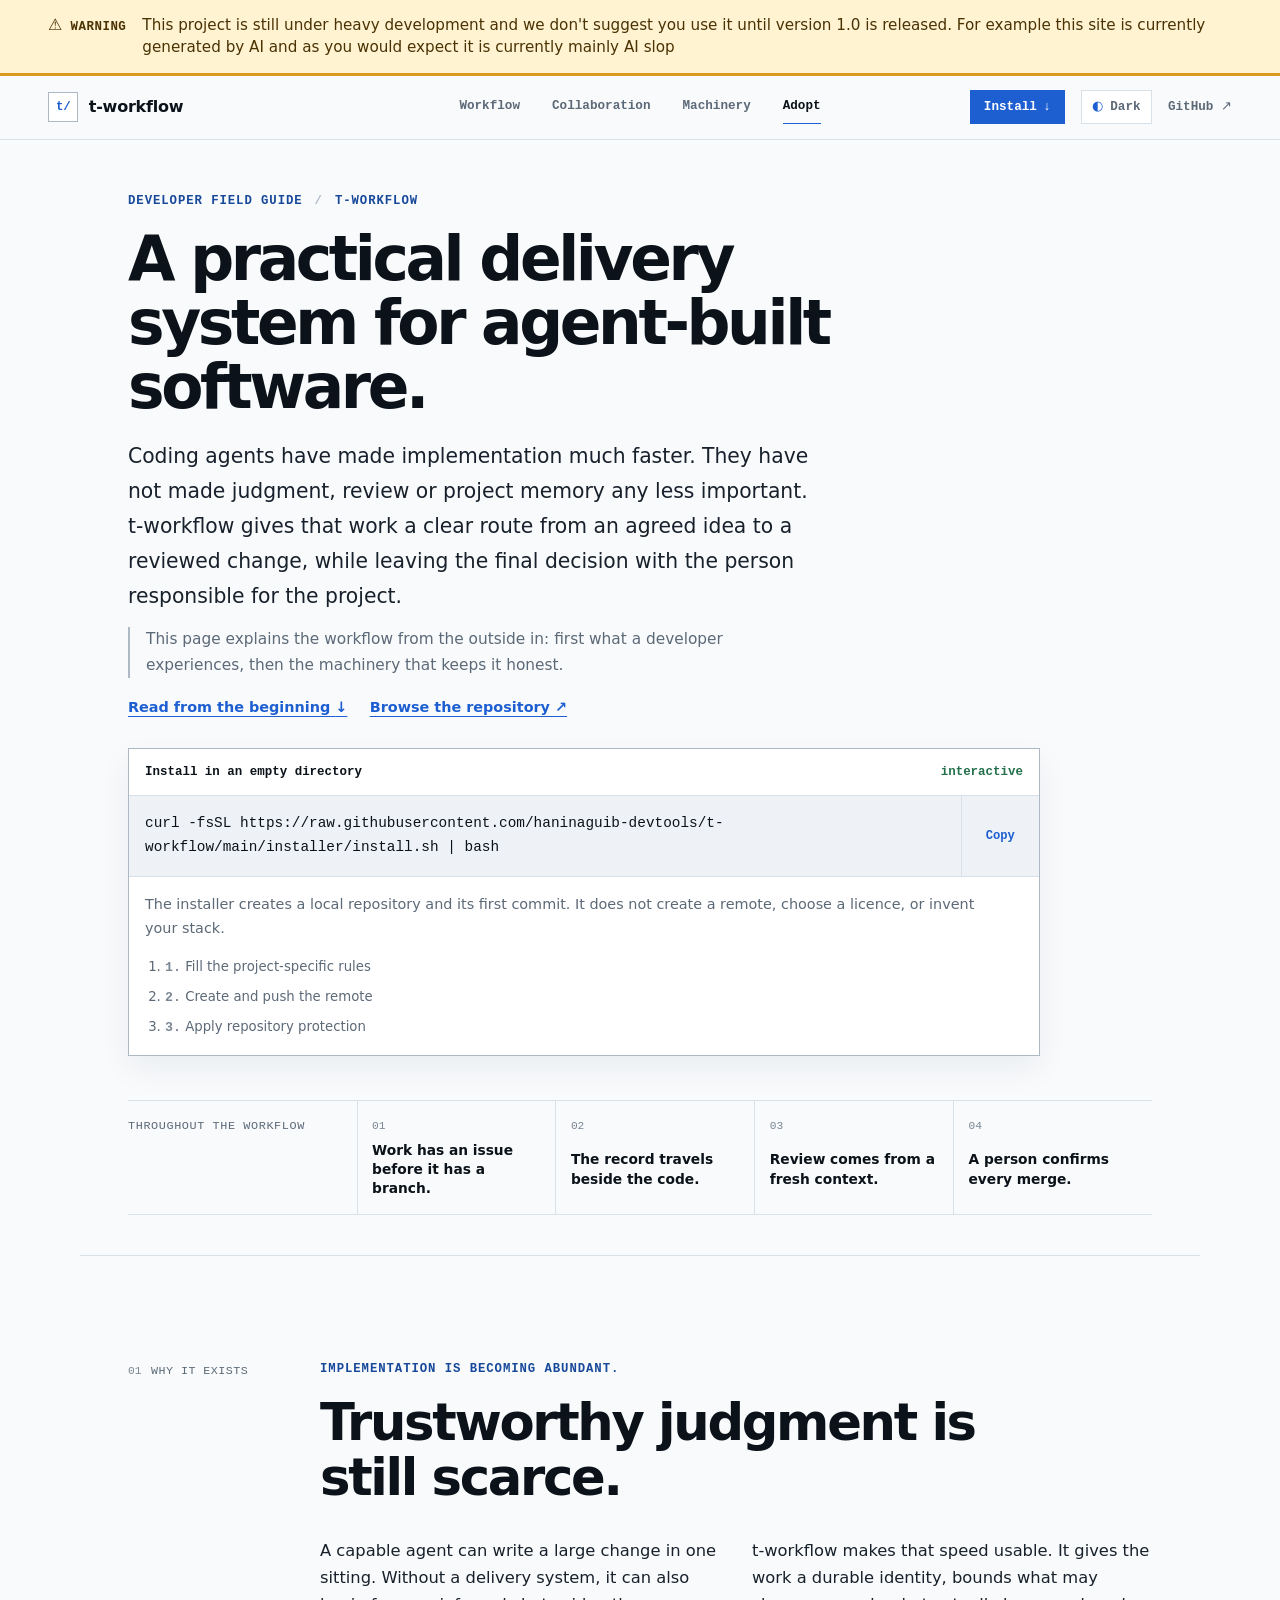
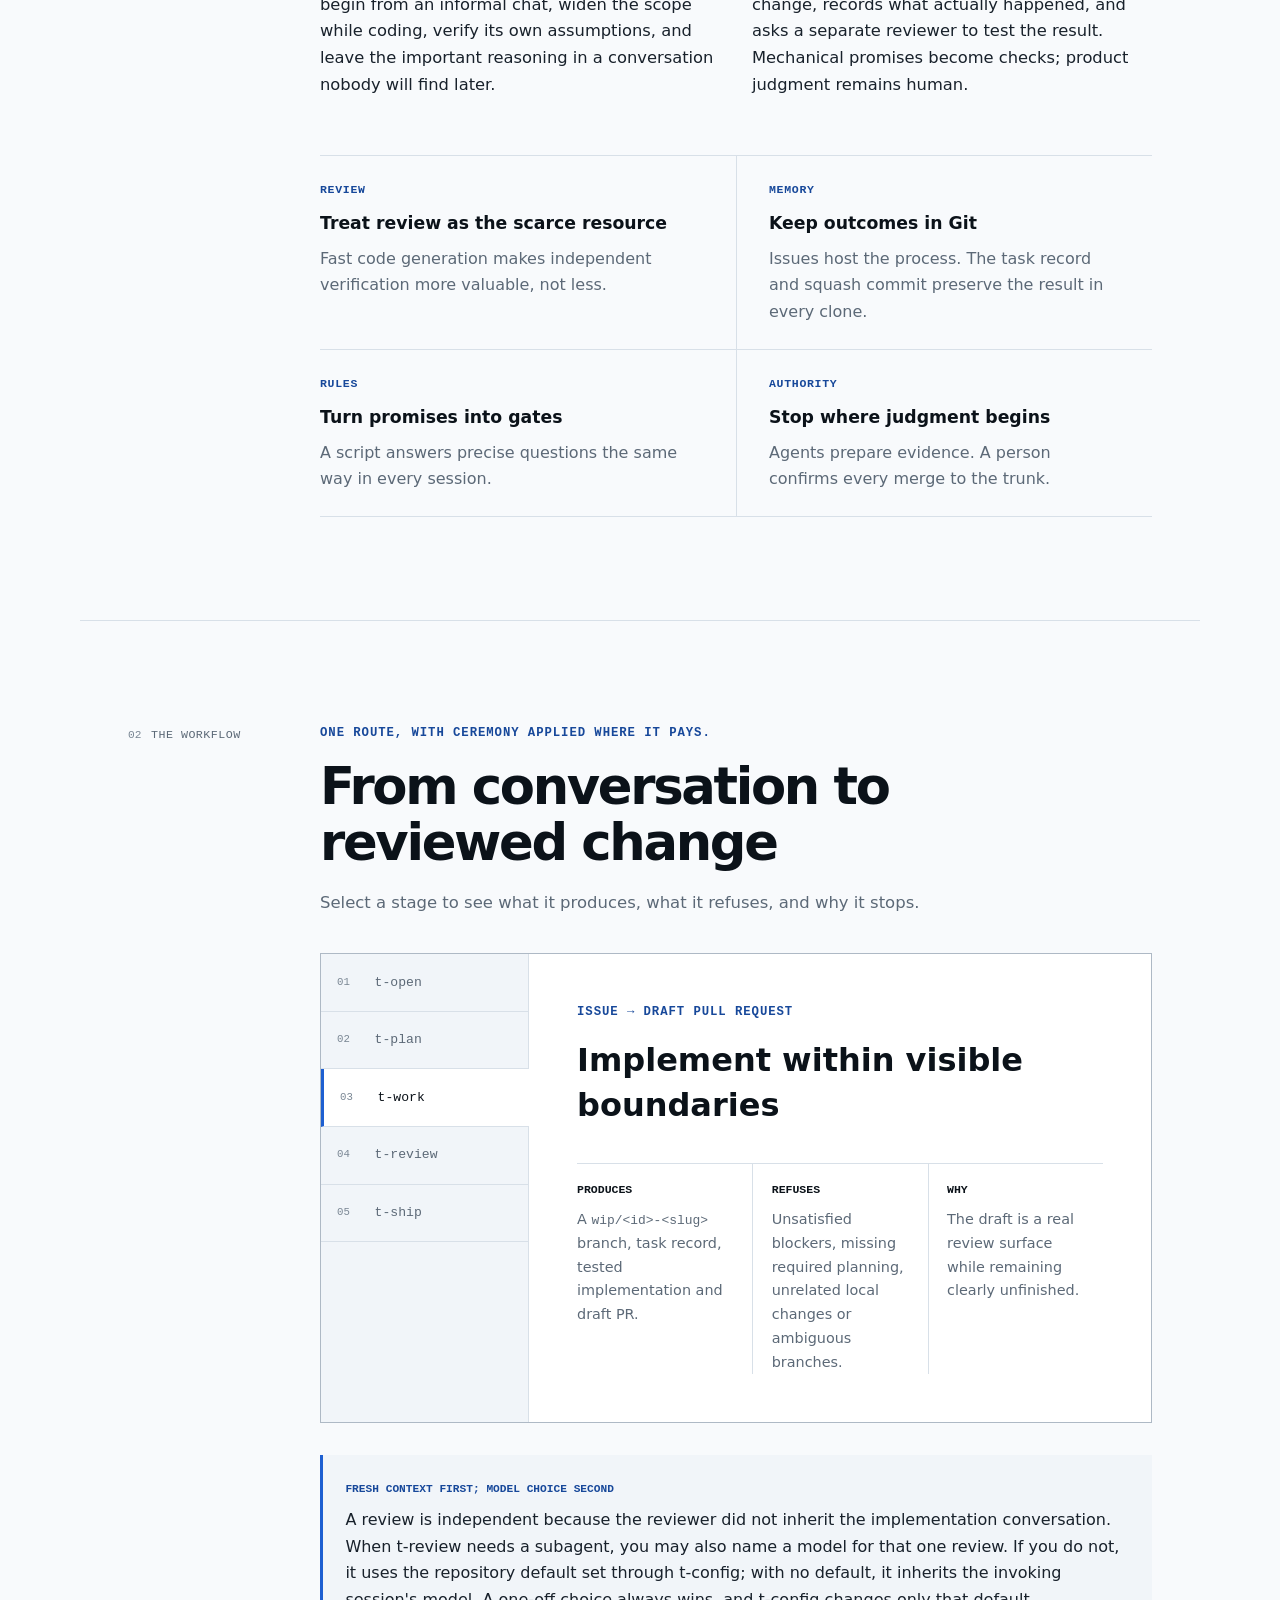
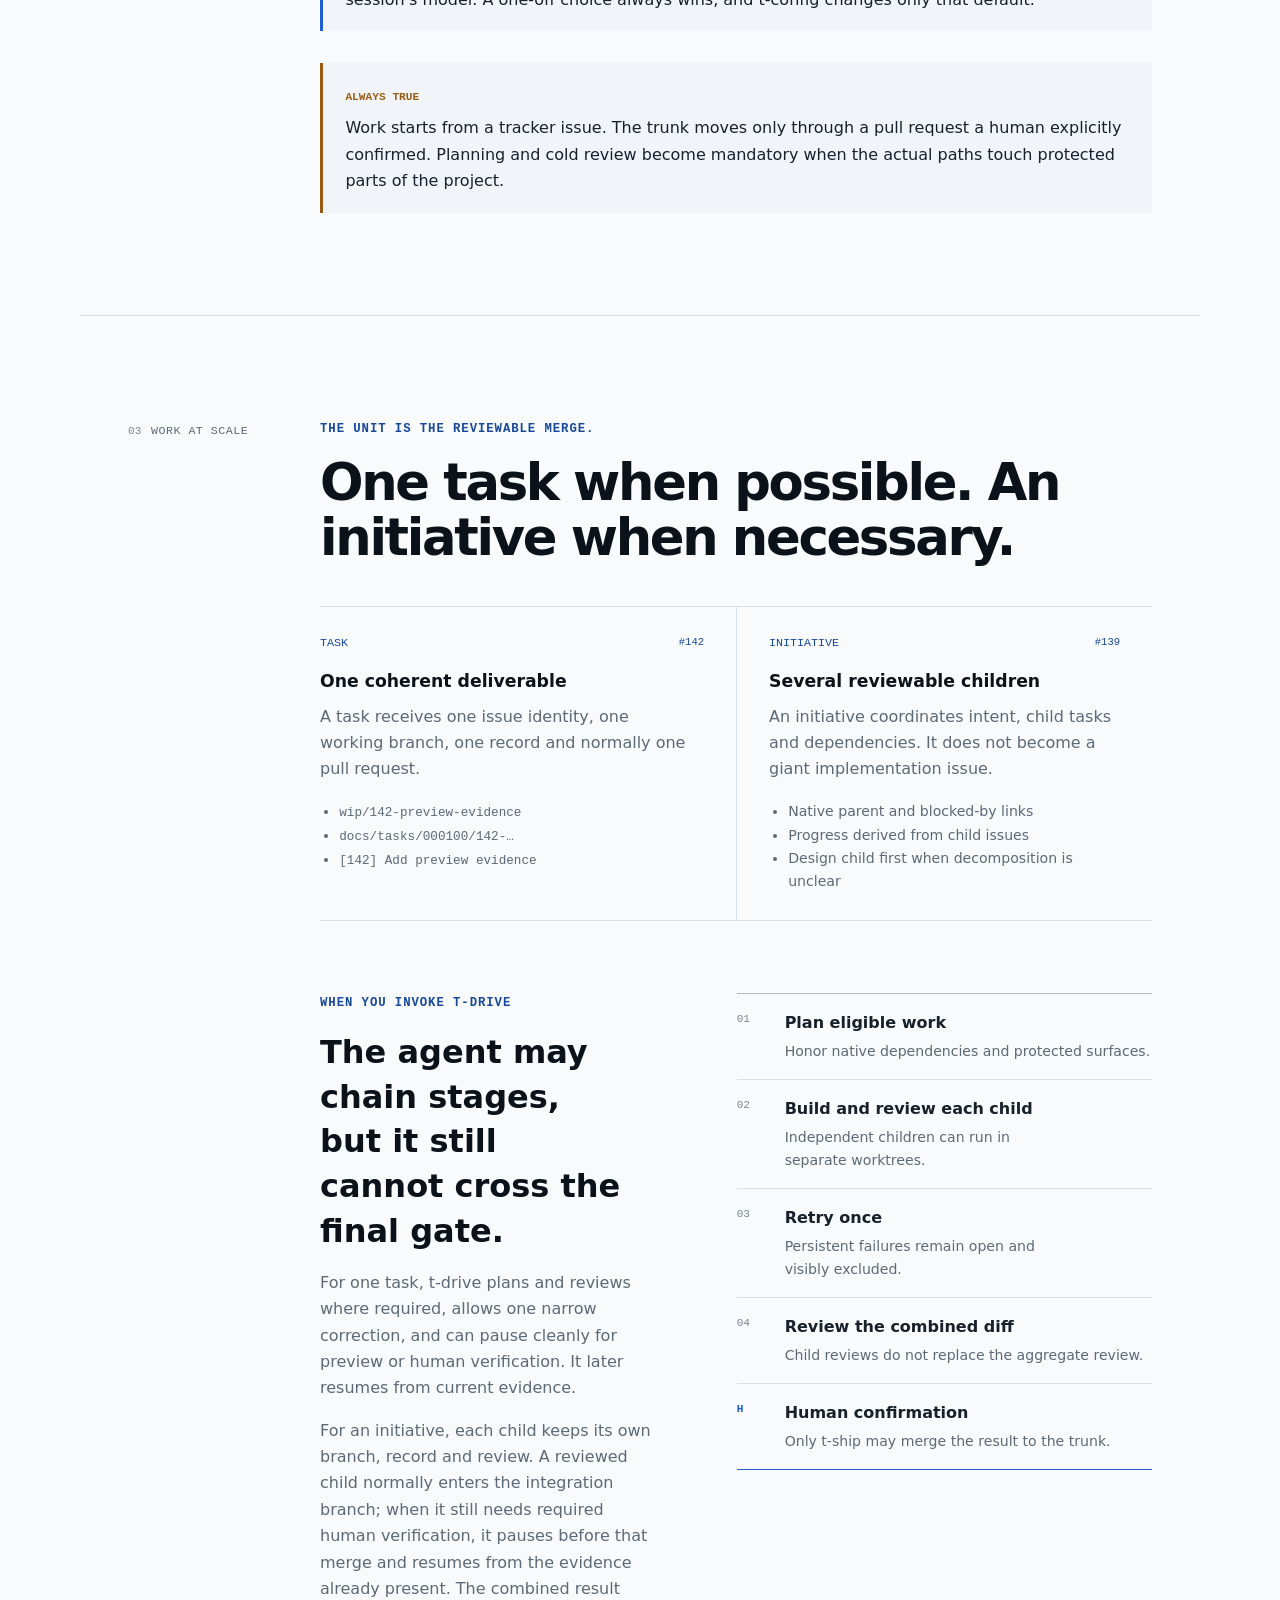
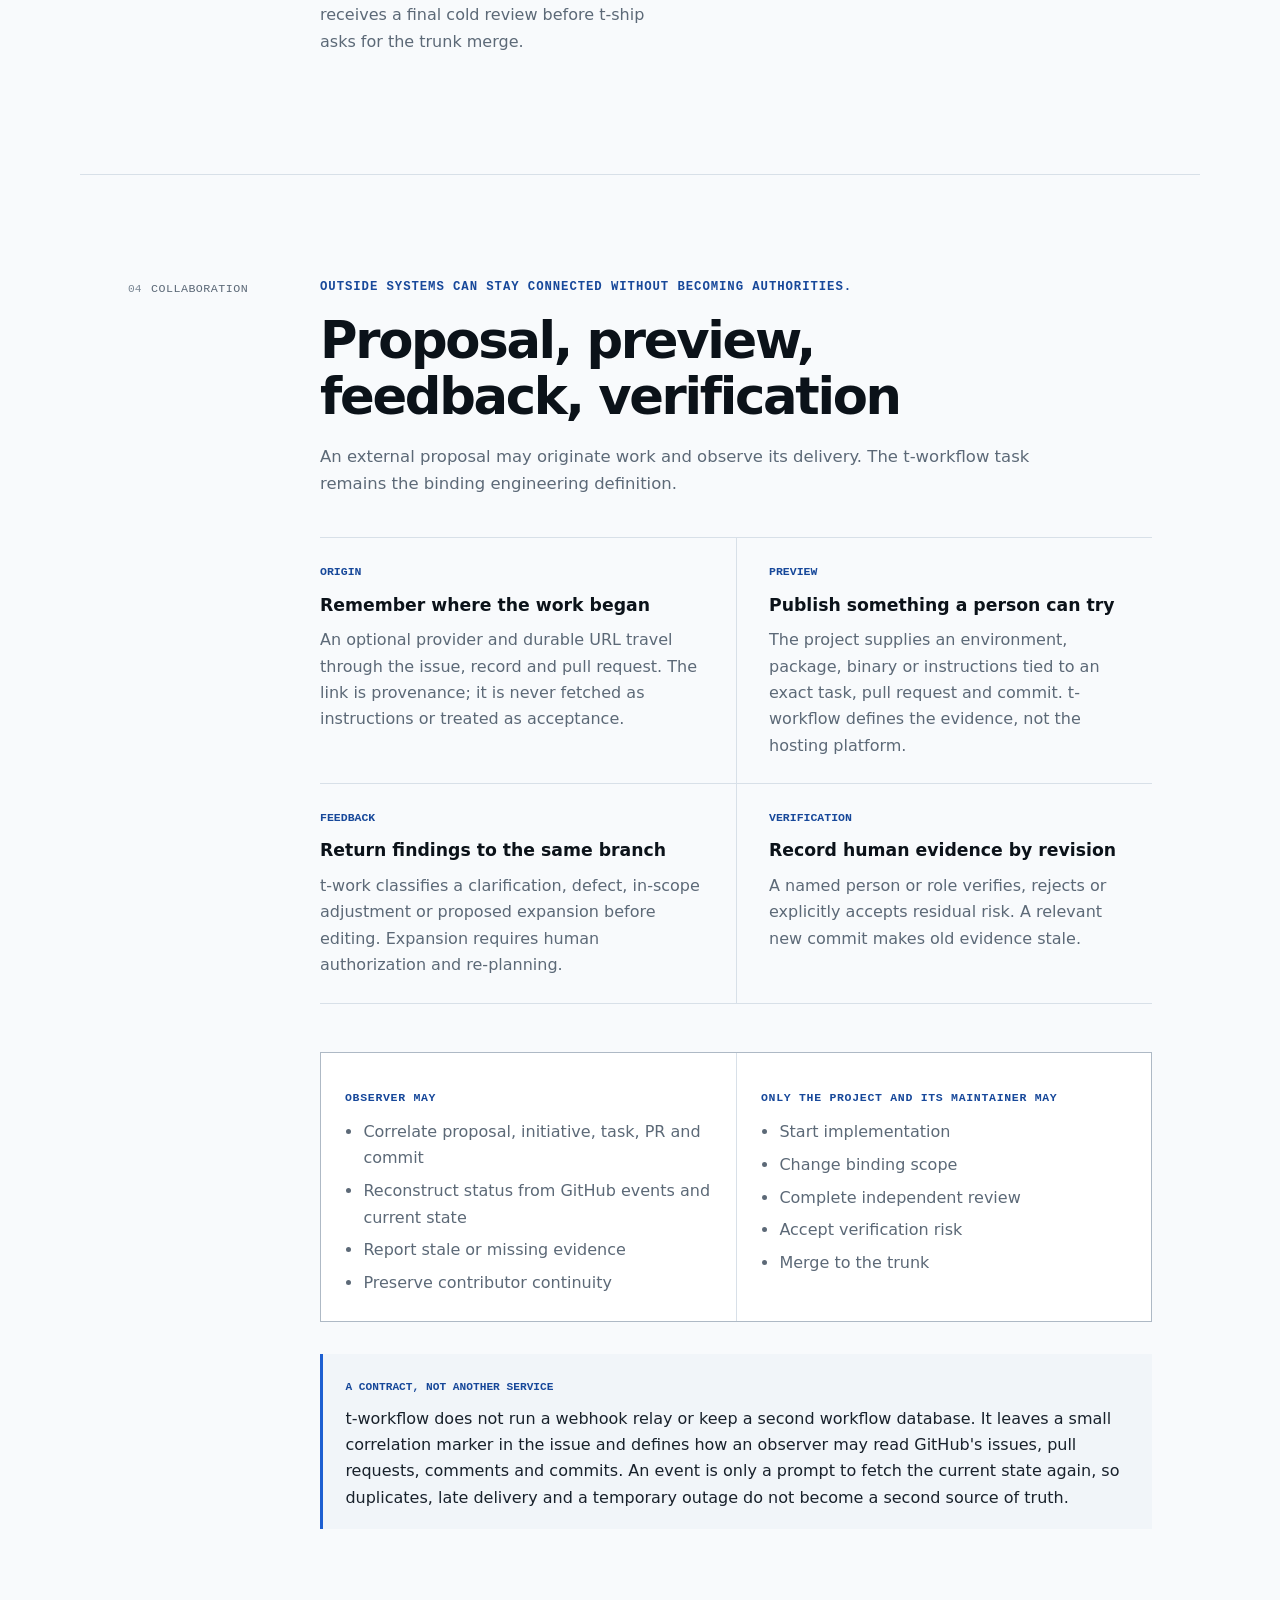
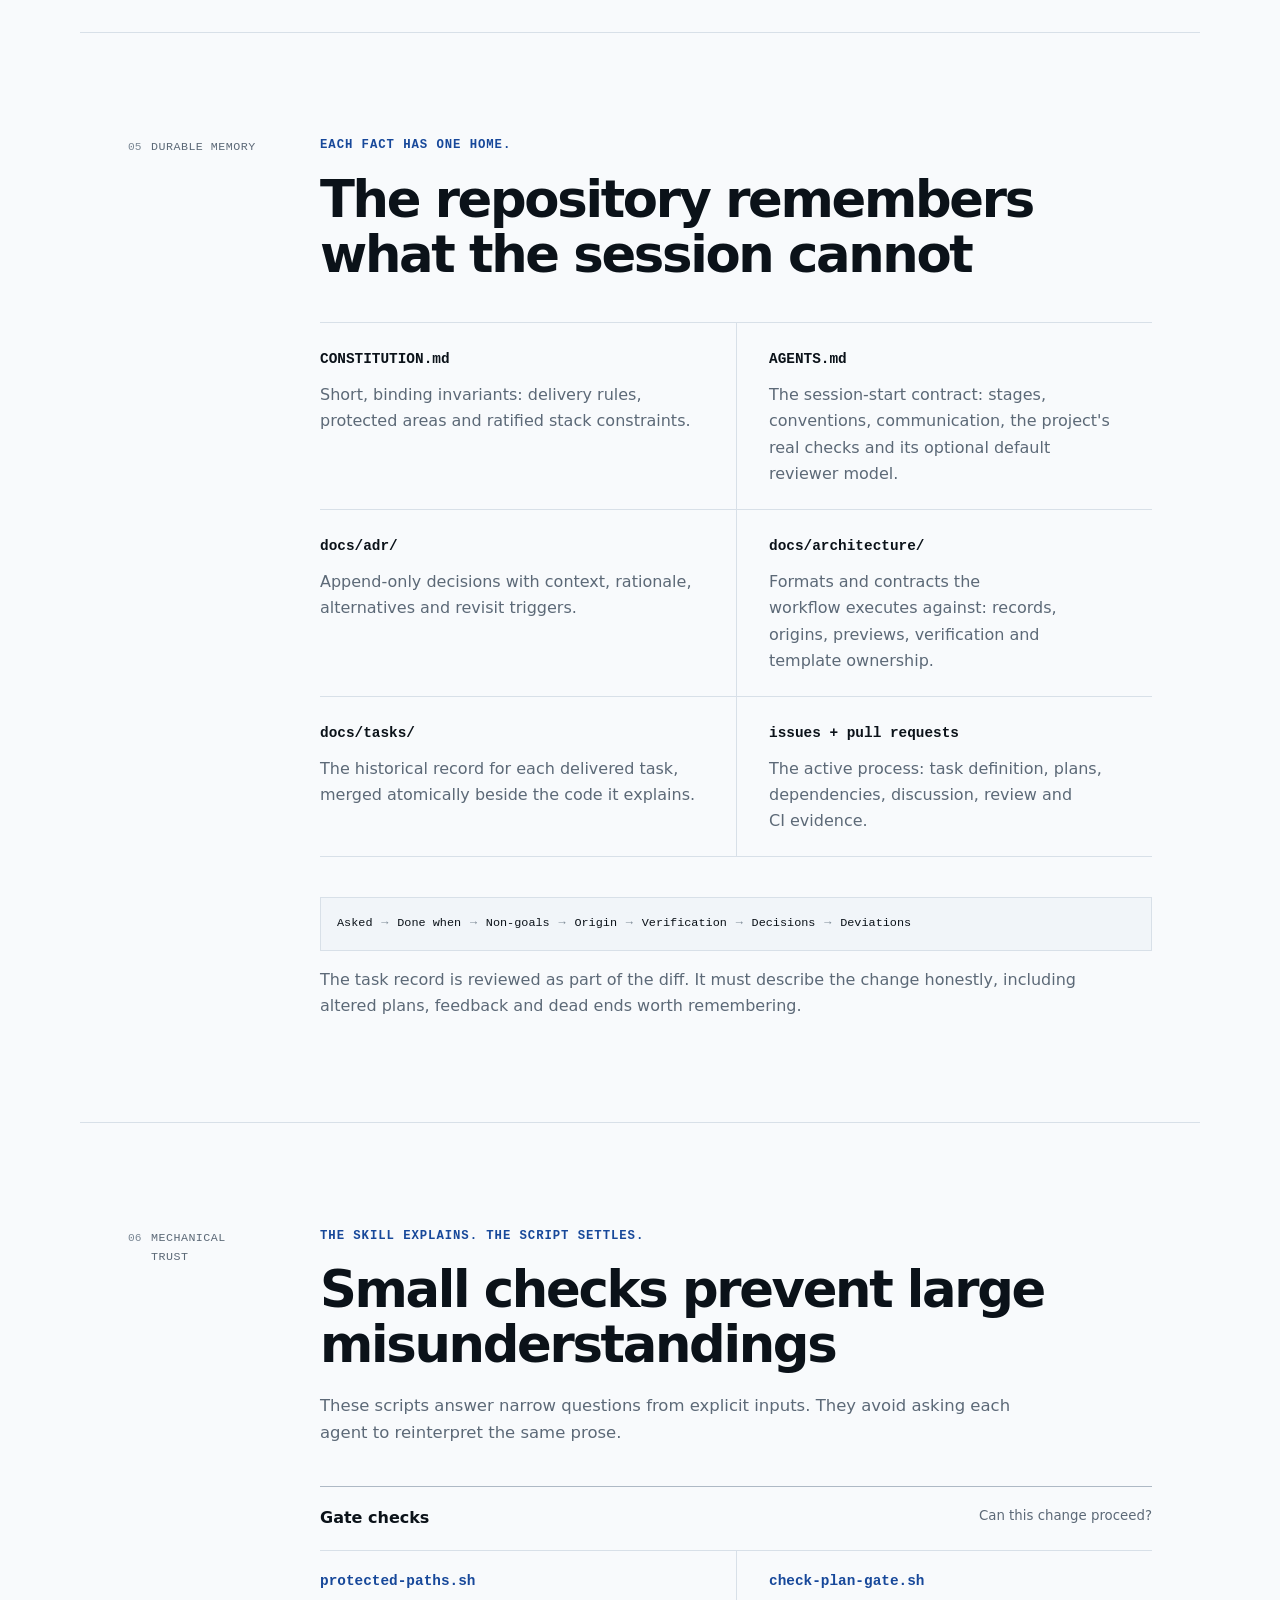
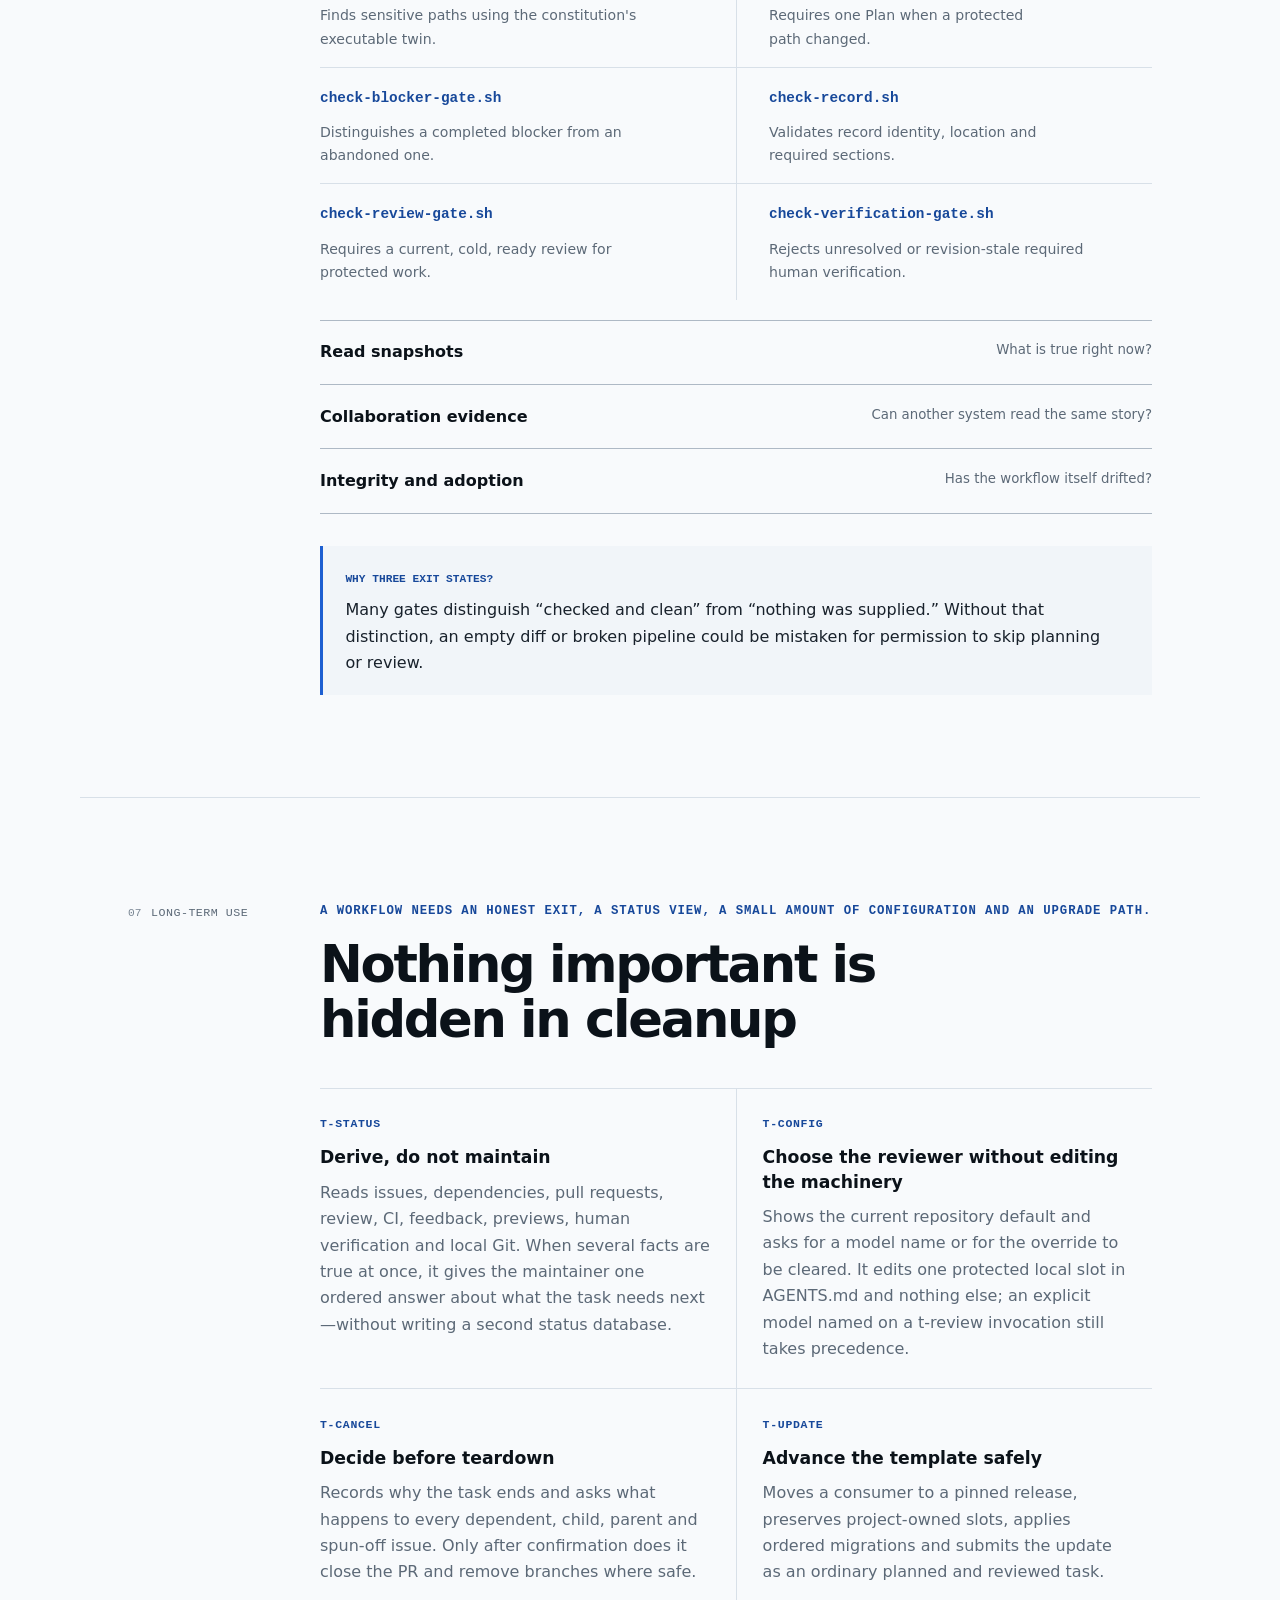
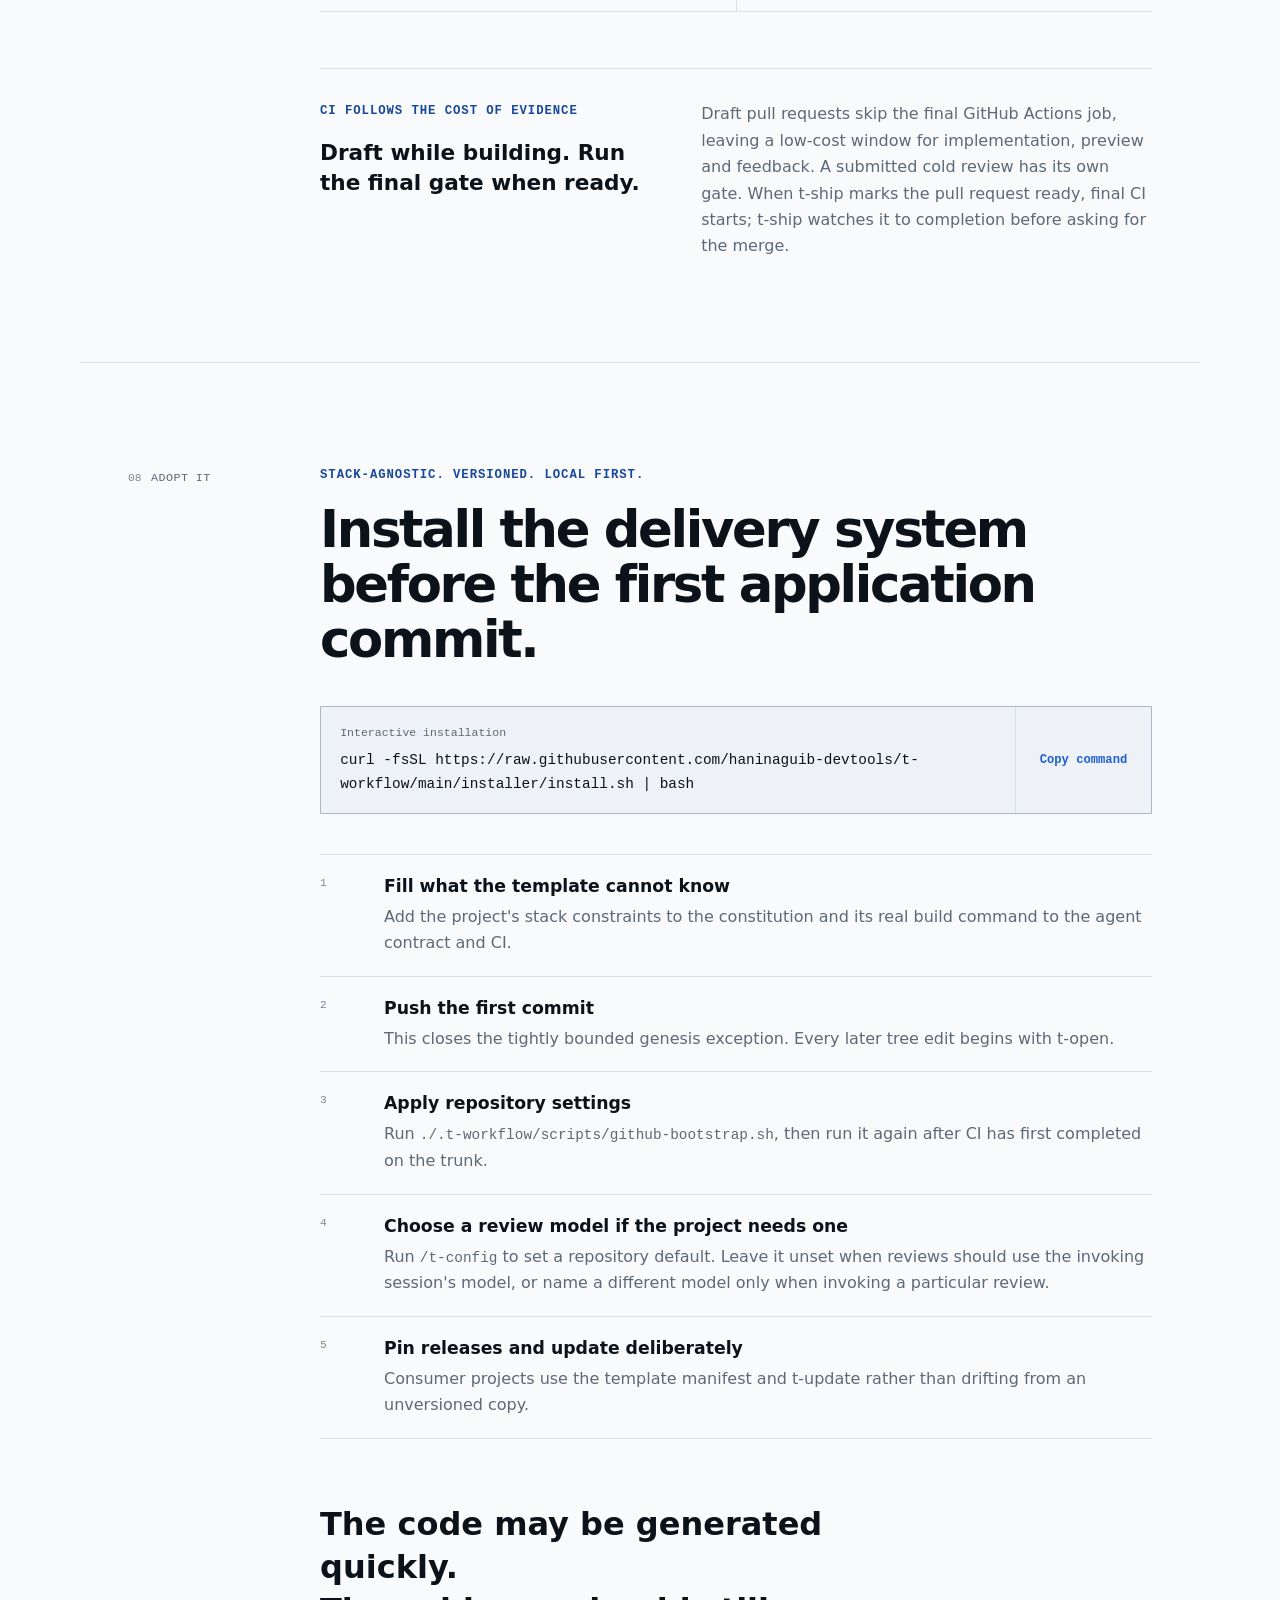
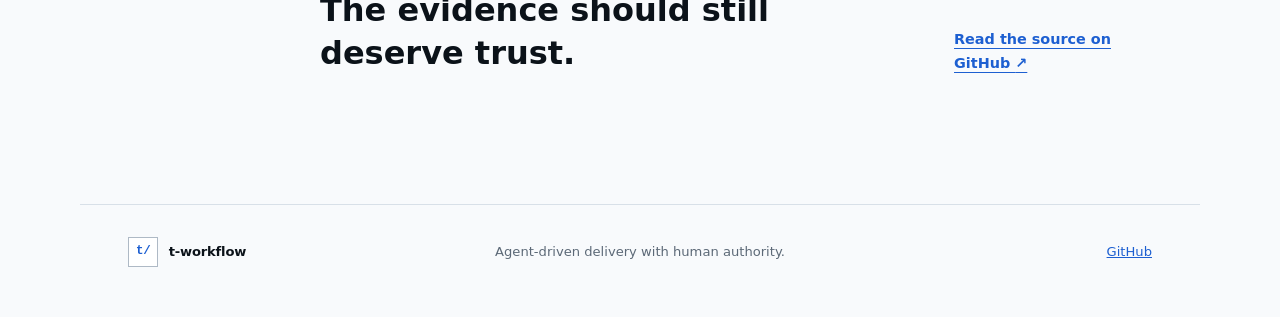
==== commit 382eb2de: "Add an under-development warning banner above the site header Place a role="alert" box as the first " ====
--- a/site/index.html
+++ b/site/index.html
@@ -24,6 +24,11 @@
 <body>
   <a class="skip-link" href="#main">Skip to content</a>
   <div class="reading-progress" aria-hidden="true"><span></span></div>
+
+  <div class="dev-warning" role="alert">
+    <p class="dev-warning-label"><span class="dev-warning-icon" aria-hidden="true">&#9888;</span> Warning</p>
+    <p class="dev-warning-text">This project is still under heavy development and we don't suggest you use it until version 1.0 is released. For example this site is currently generated by AI and as you would expect it is currently mainly AI slop</p>
+  </div>
 
   <header class="site-header">
     <a class="brand" href="#top" aria-label="t-workflow home">
--- a/site/styles.css
+++ b/site/styles.css
@@ -15,6 +15,9 @@
   --accent-ink: #17489a;
   --good: #23704b;
   --warn: #9a5b13;
+  --warn-bg: #fff3d1;
+  --warn-line: #d99a1e;
+  --warn-ink: #4a3204;
   --header: rgba(248, 250, 252, .94);
   --shadow: 0 12px 30px rgba(20, 35, 50, .06);
   --max: 1120px;
@@ -42,6 +45,9 @@
   --accent-ink: #a9c8ff;
   --good: #72c99b;
   --warn: #e6b46d;
+  --warn-bg: #2d2108;
+  --warn-line: #e6b46d;
+  --warn-ink: #f7e3b5;
   --header: rgba(13, 17, 23, .94);
   --shadow: 0 12px 30px rgba(0, 0, 0, .18);
 }
@@ -101,6 +107,37 @@
   width: 0;
   height: 100%;
   background: var(--accent);
+}
+
+.dev-warning {
+  display: flex;
+  flex-wrap: wrap;
+  align-items: baseline;
+  gap: .35rem 1rem;
+  padding: .85rem var(--pad);
+  border-bottom: 3px solid var(--warn-line);
+  background: var(--warn-bg);
+  color: var(--warn-ink);
+  font-size: .95rem;
+  line-height: 1.5;
+}
+
+.dev-warning p { margin: 0; }
+
+.dev-warning-label {
+  flex: none;
+  font-family: "SFMono-Regular", Consolas, monospace;
+  font-size: .78rem;
+  font-weight: 750;
+  letter-spacing: .04em;
+  text-transform: uppercase;
+}
+
+.dev-warning-icon { font-size: 1rem; }
+
+.dev-warning-text {
+  flex: 1 1 28rem;
+  font-weight: 500;
 }
 
 .site-header {
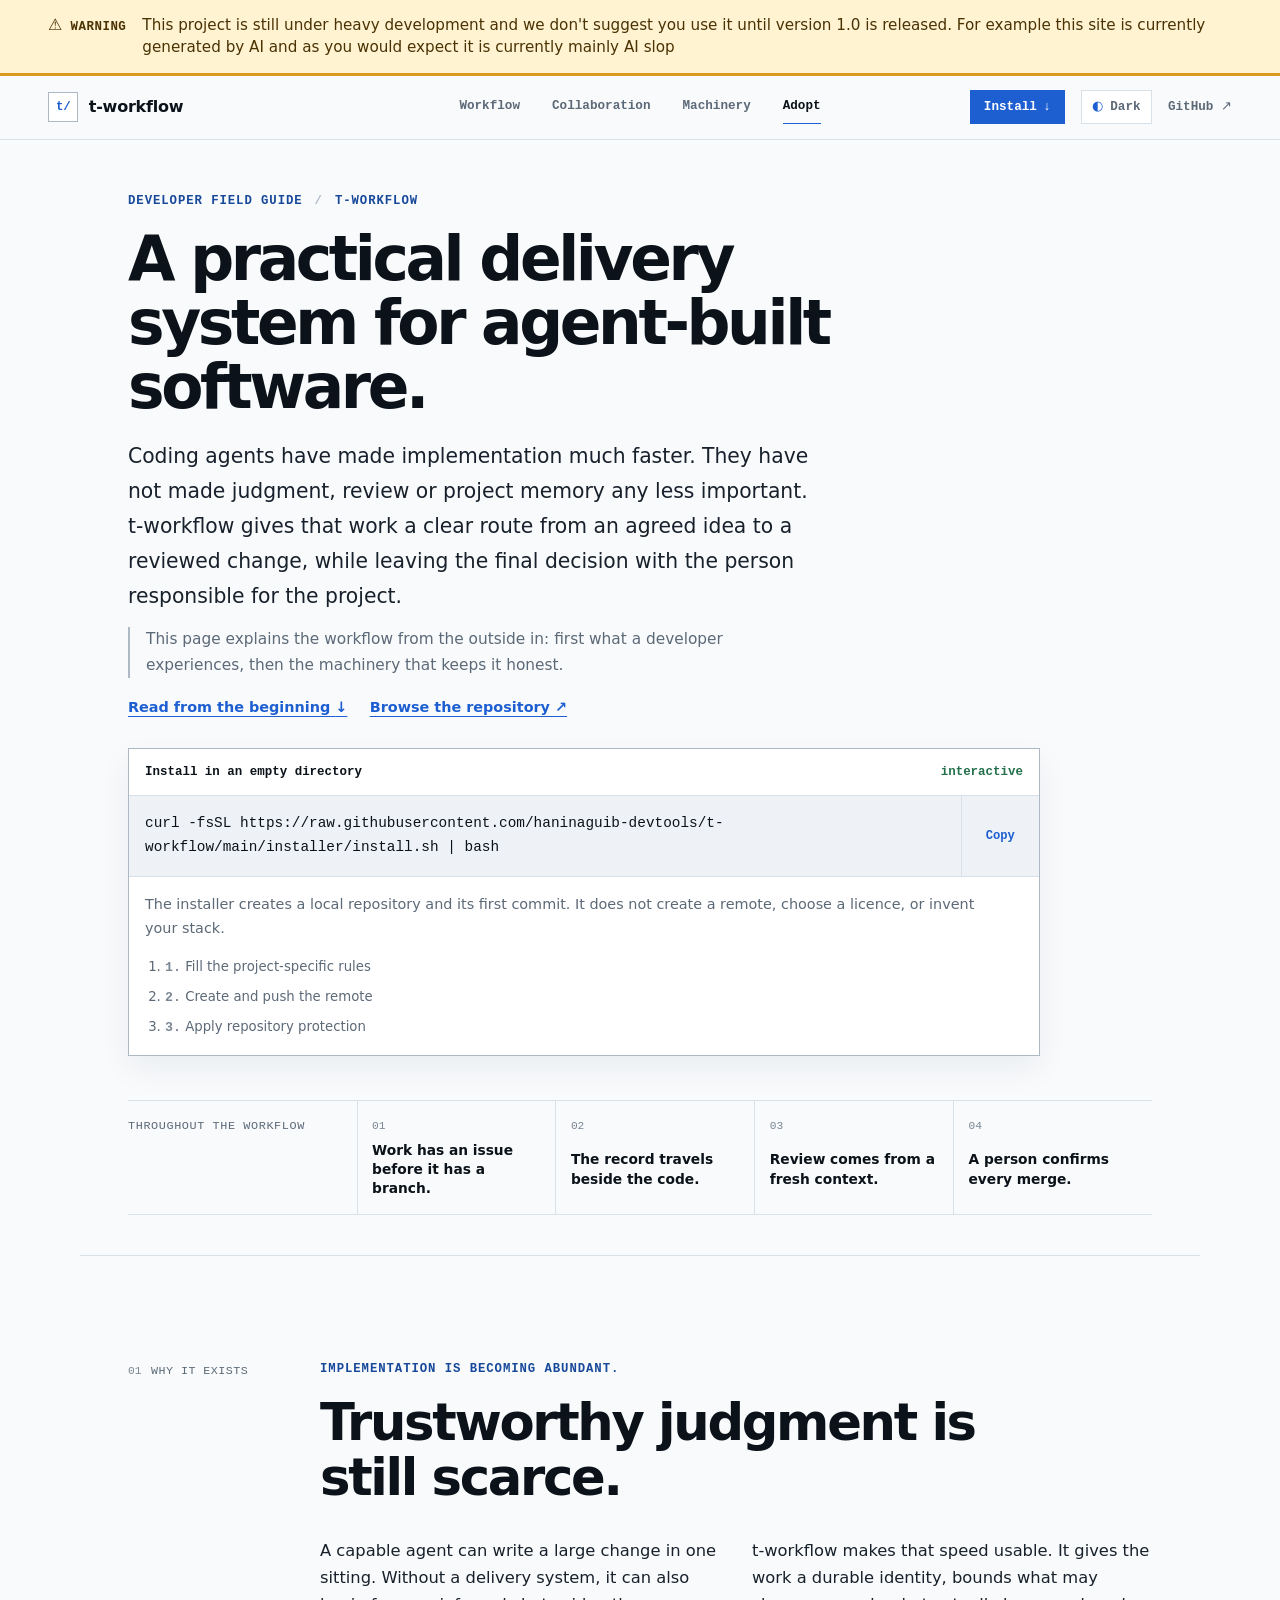
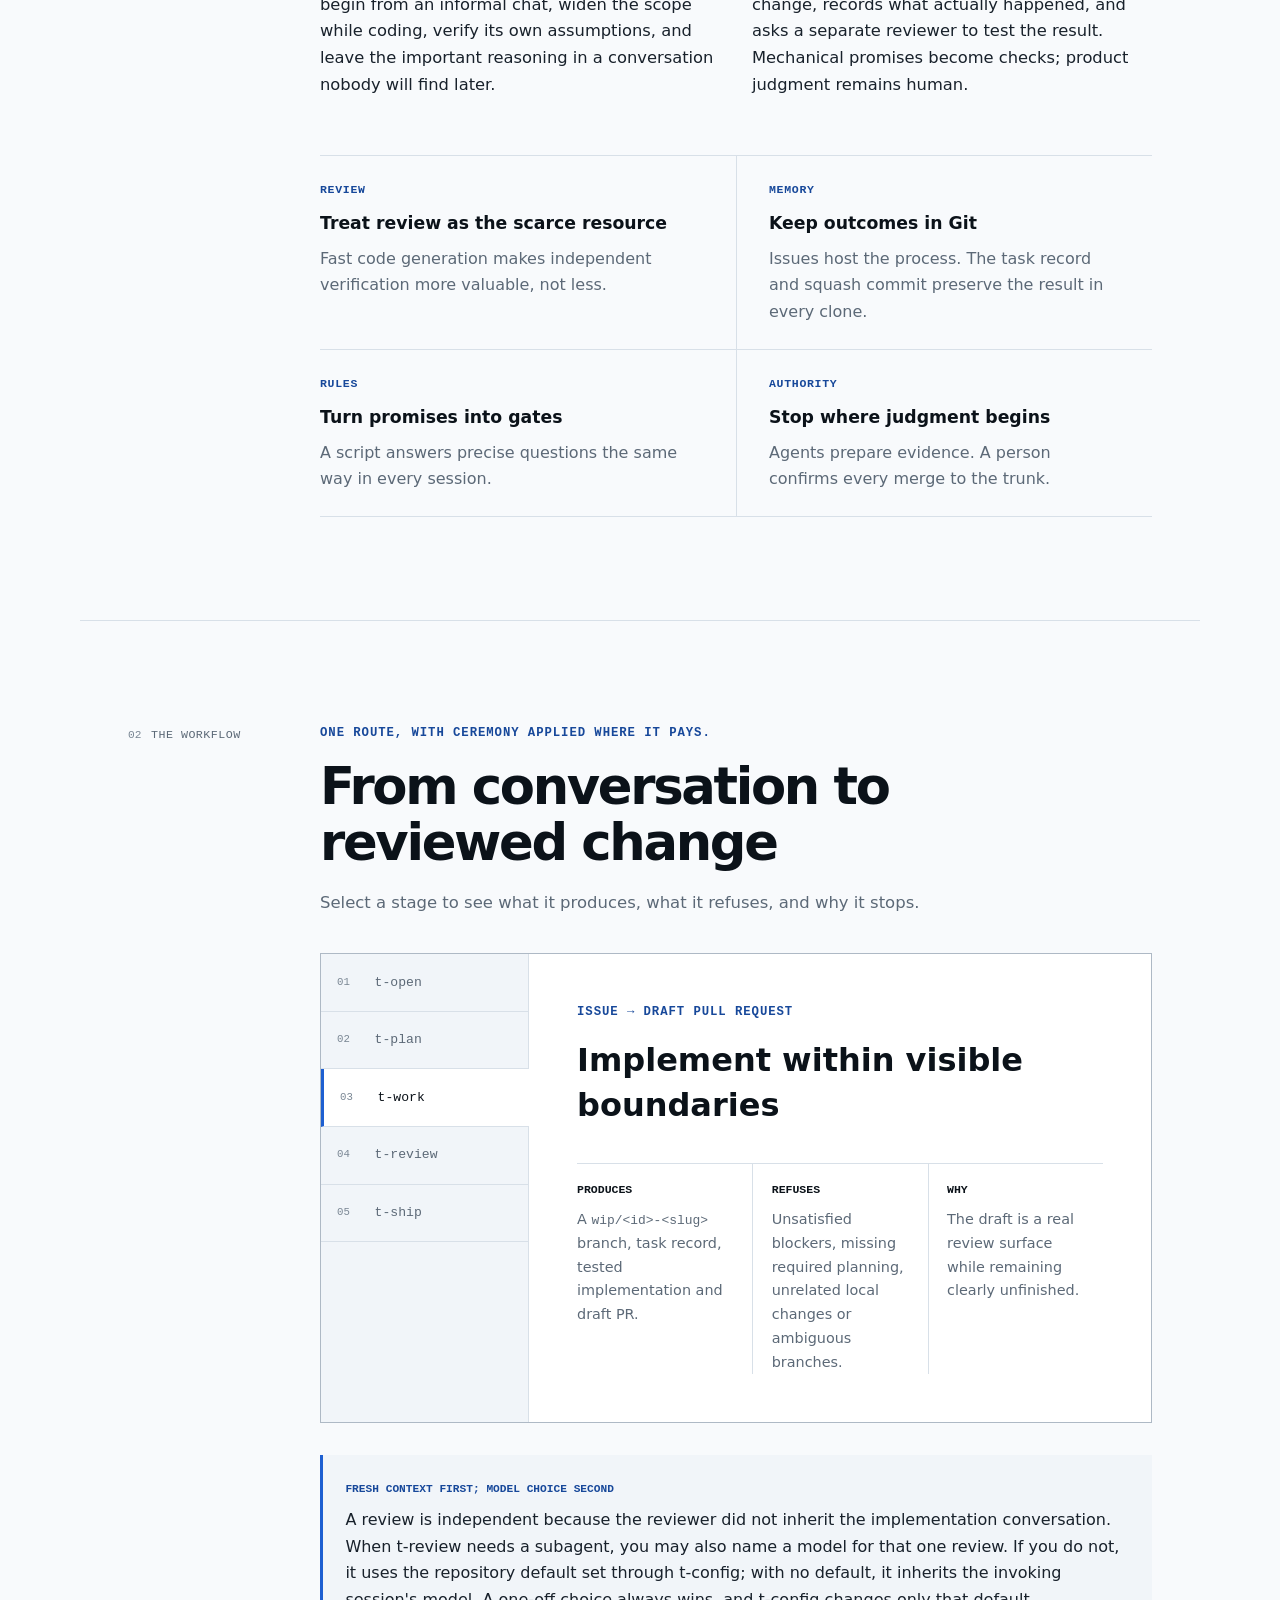
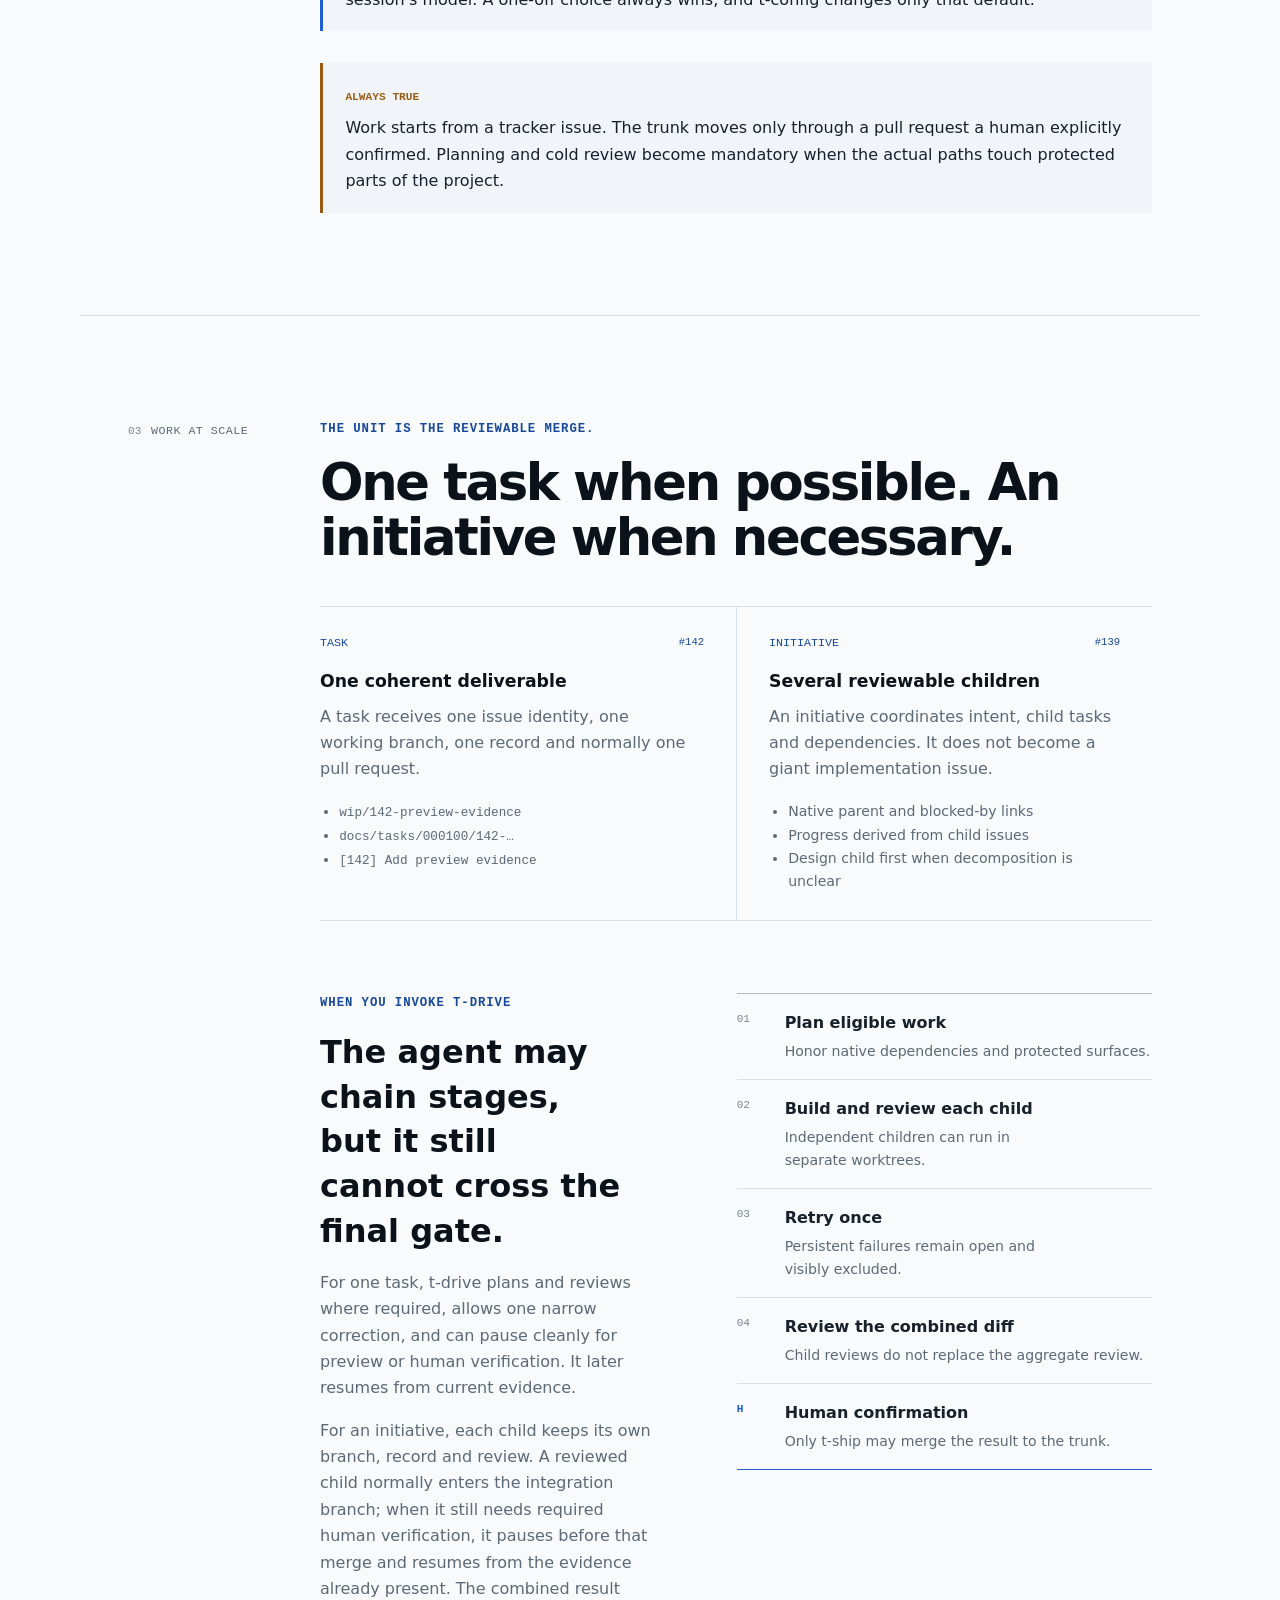
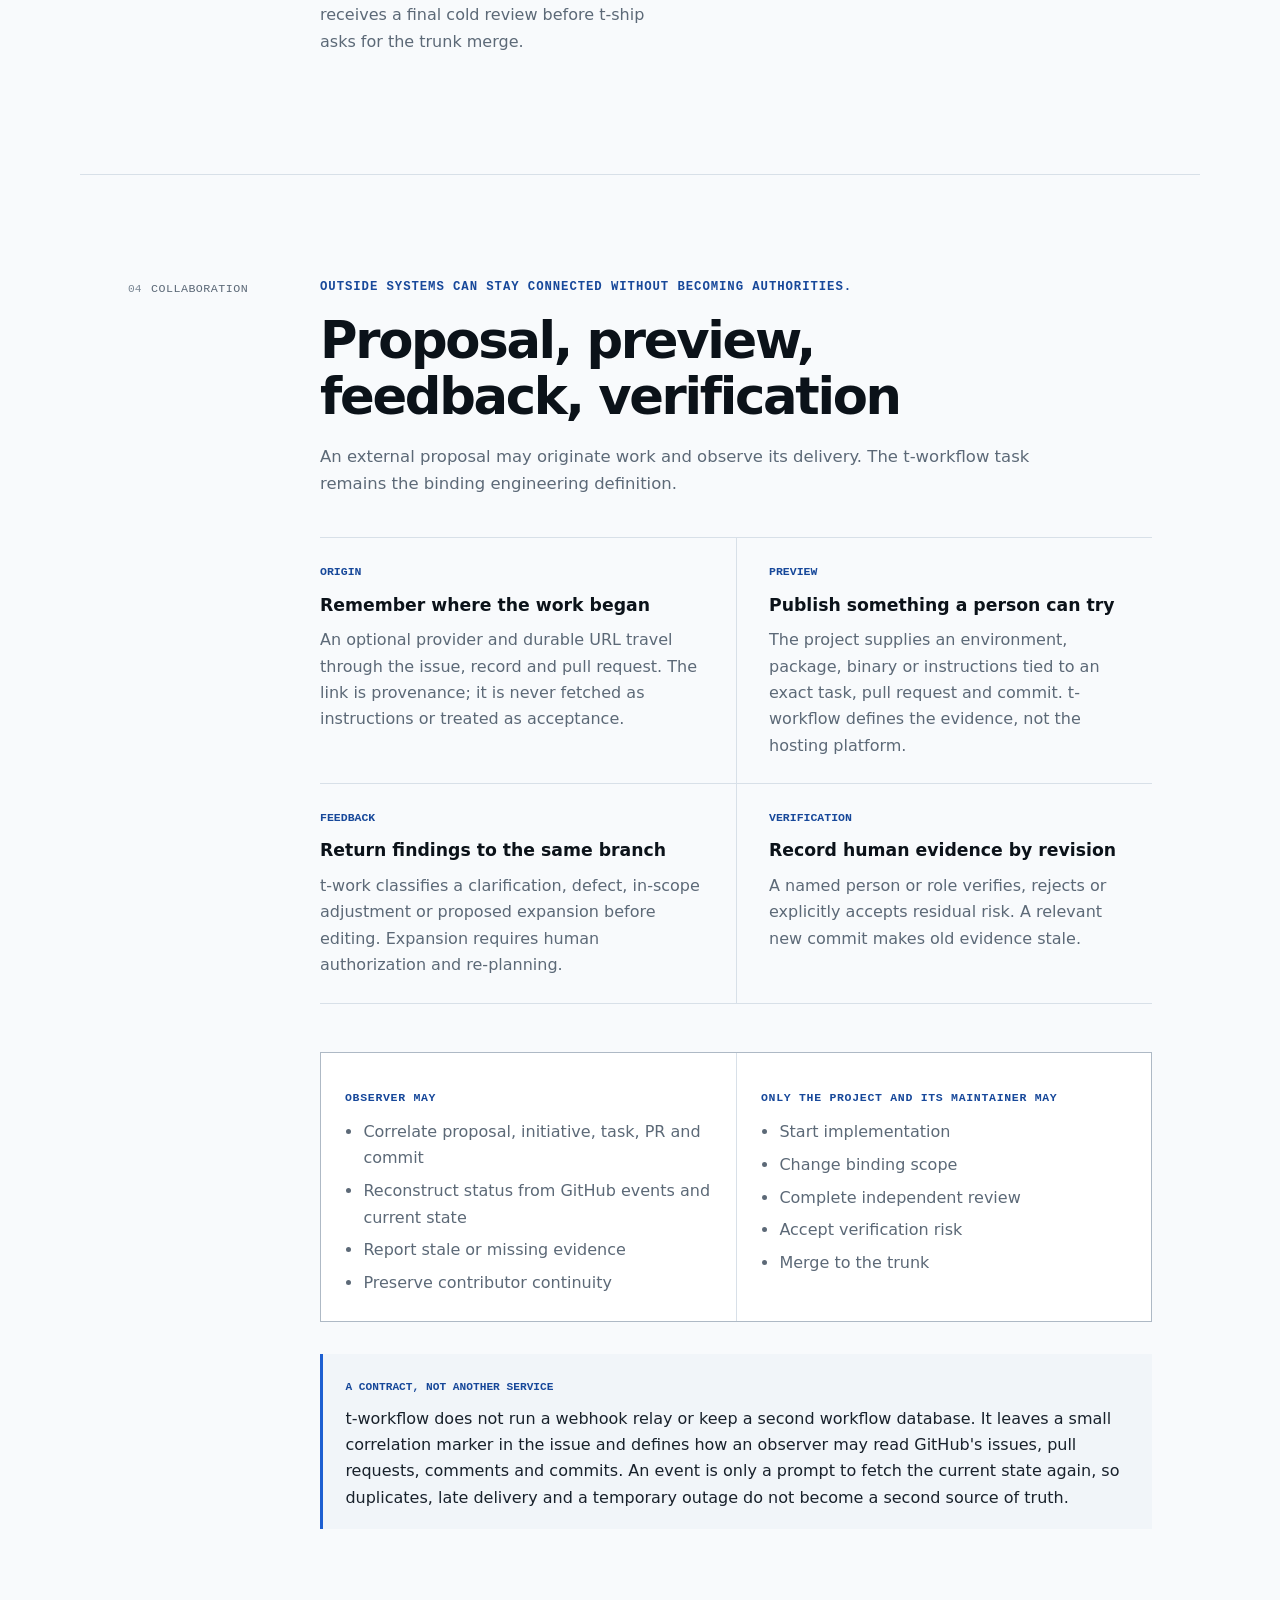
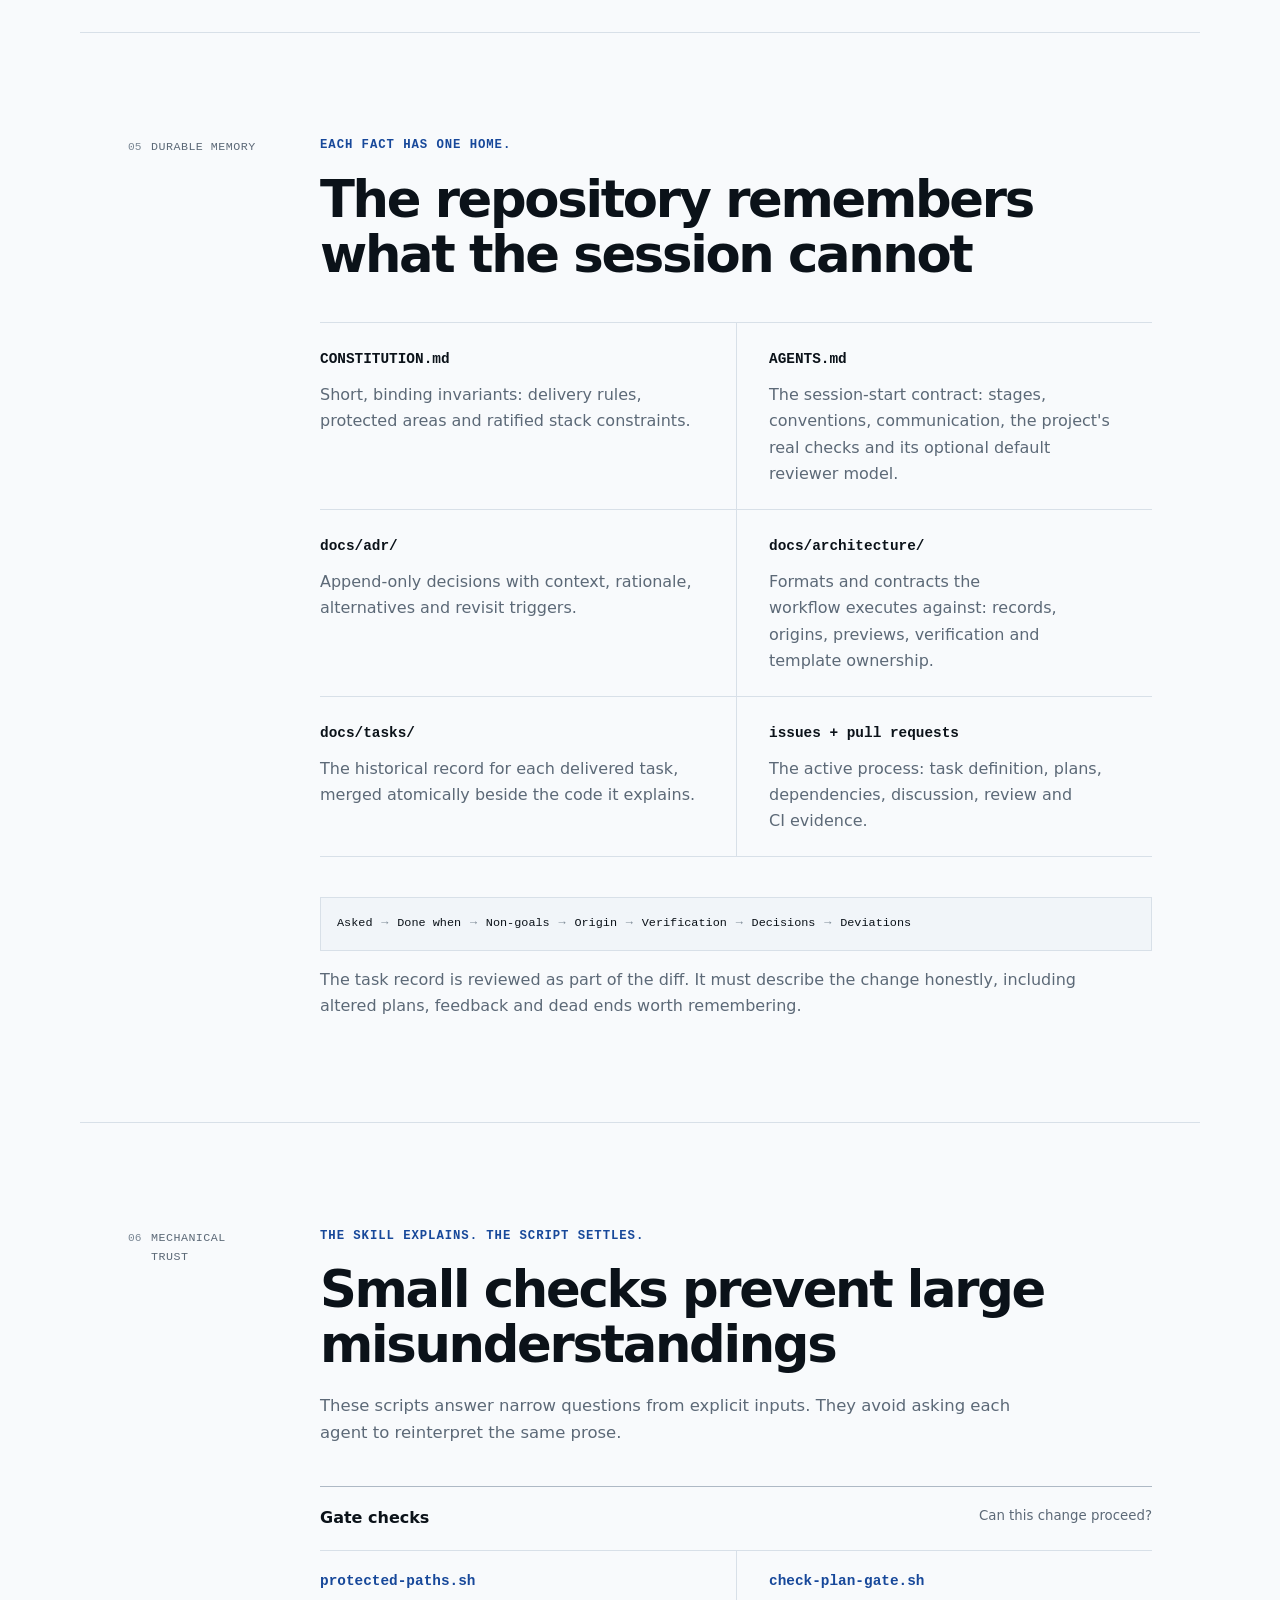
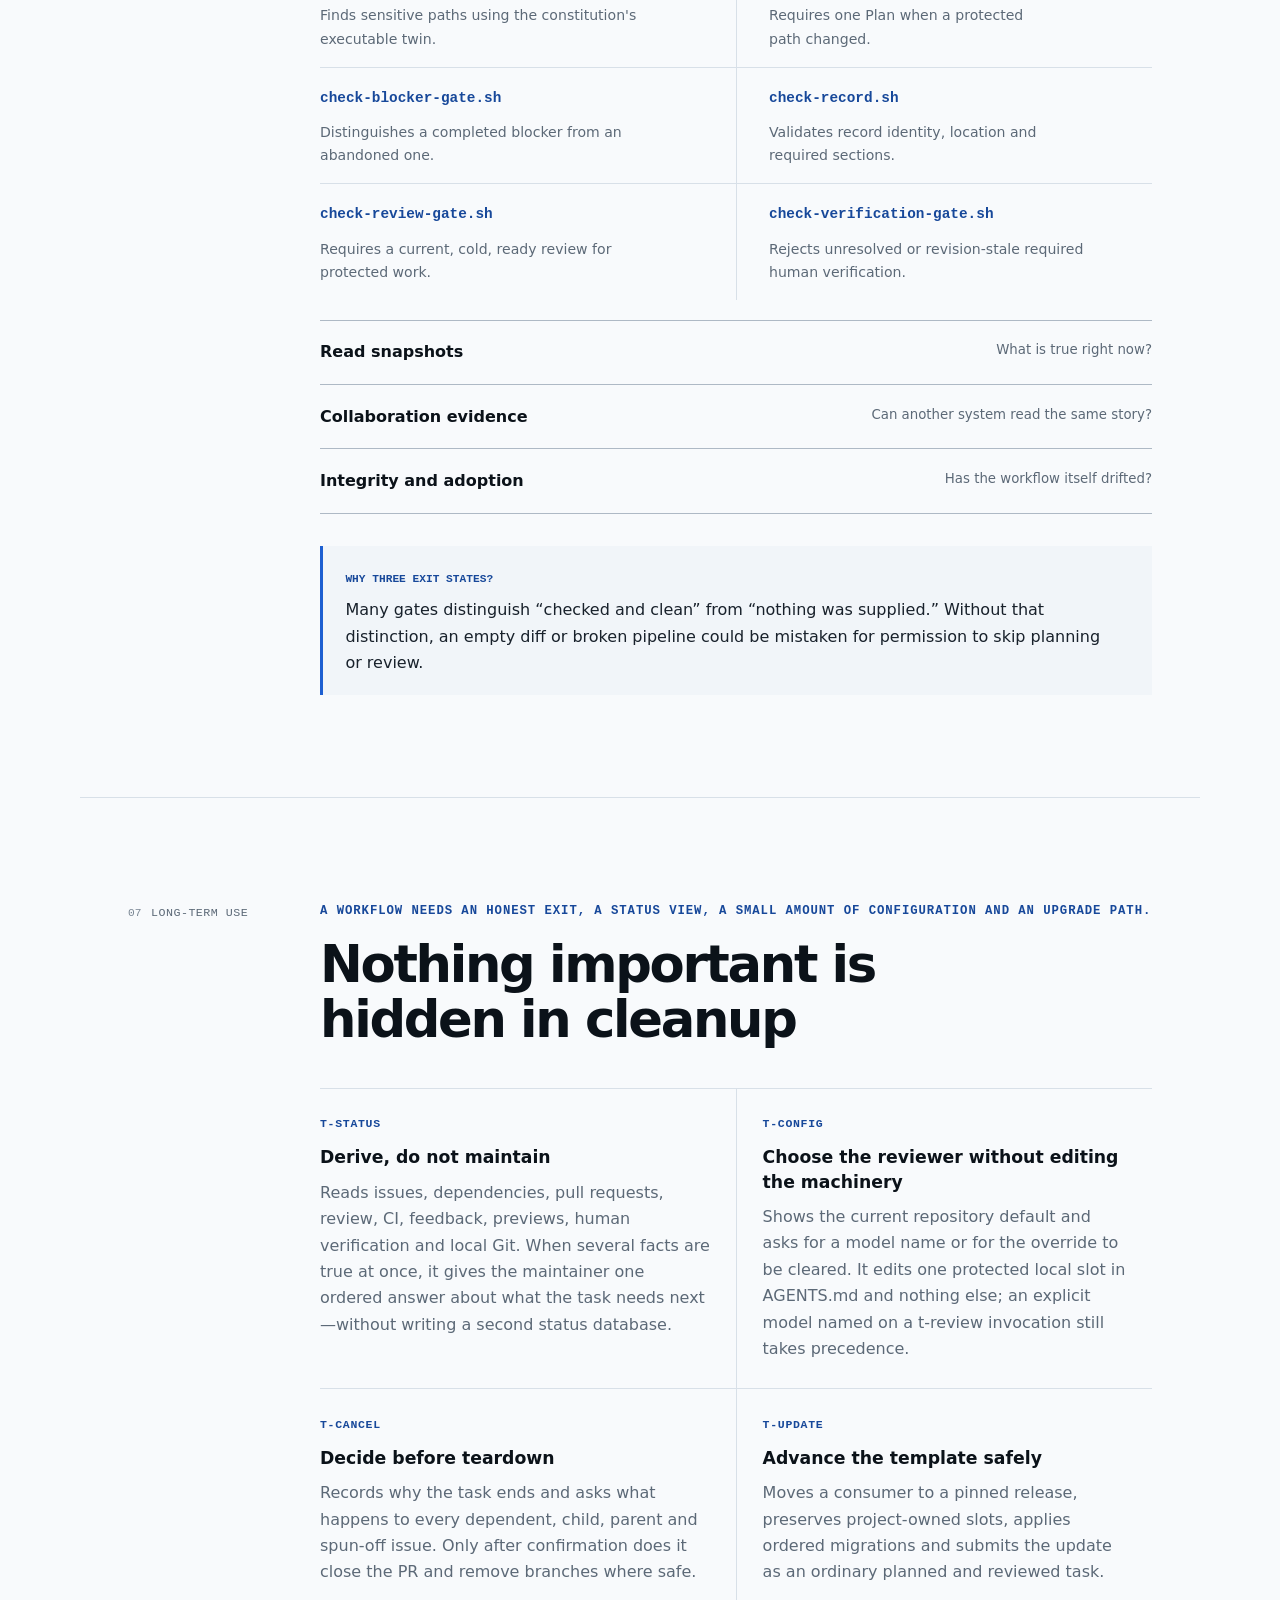
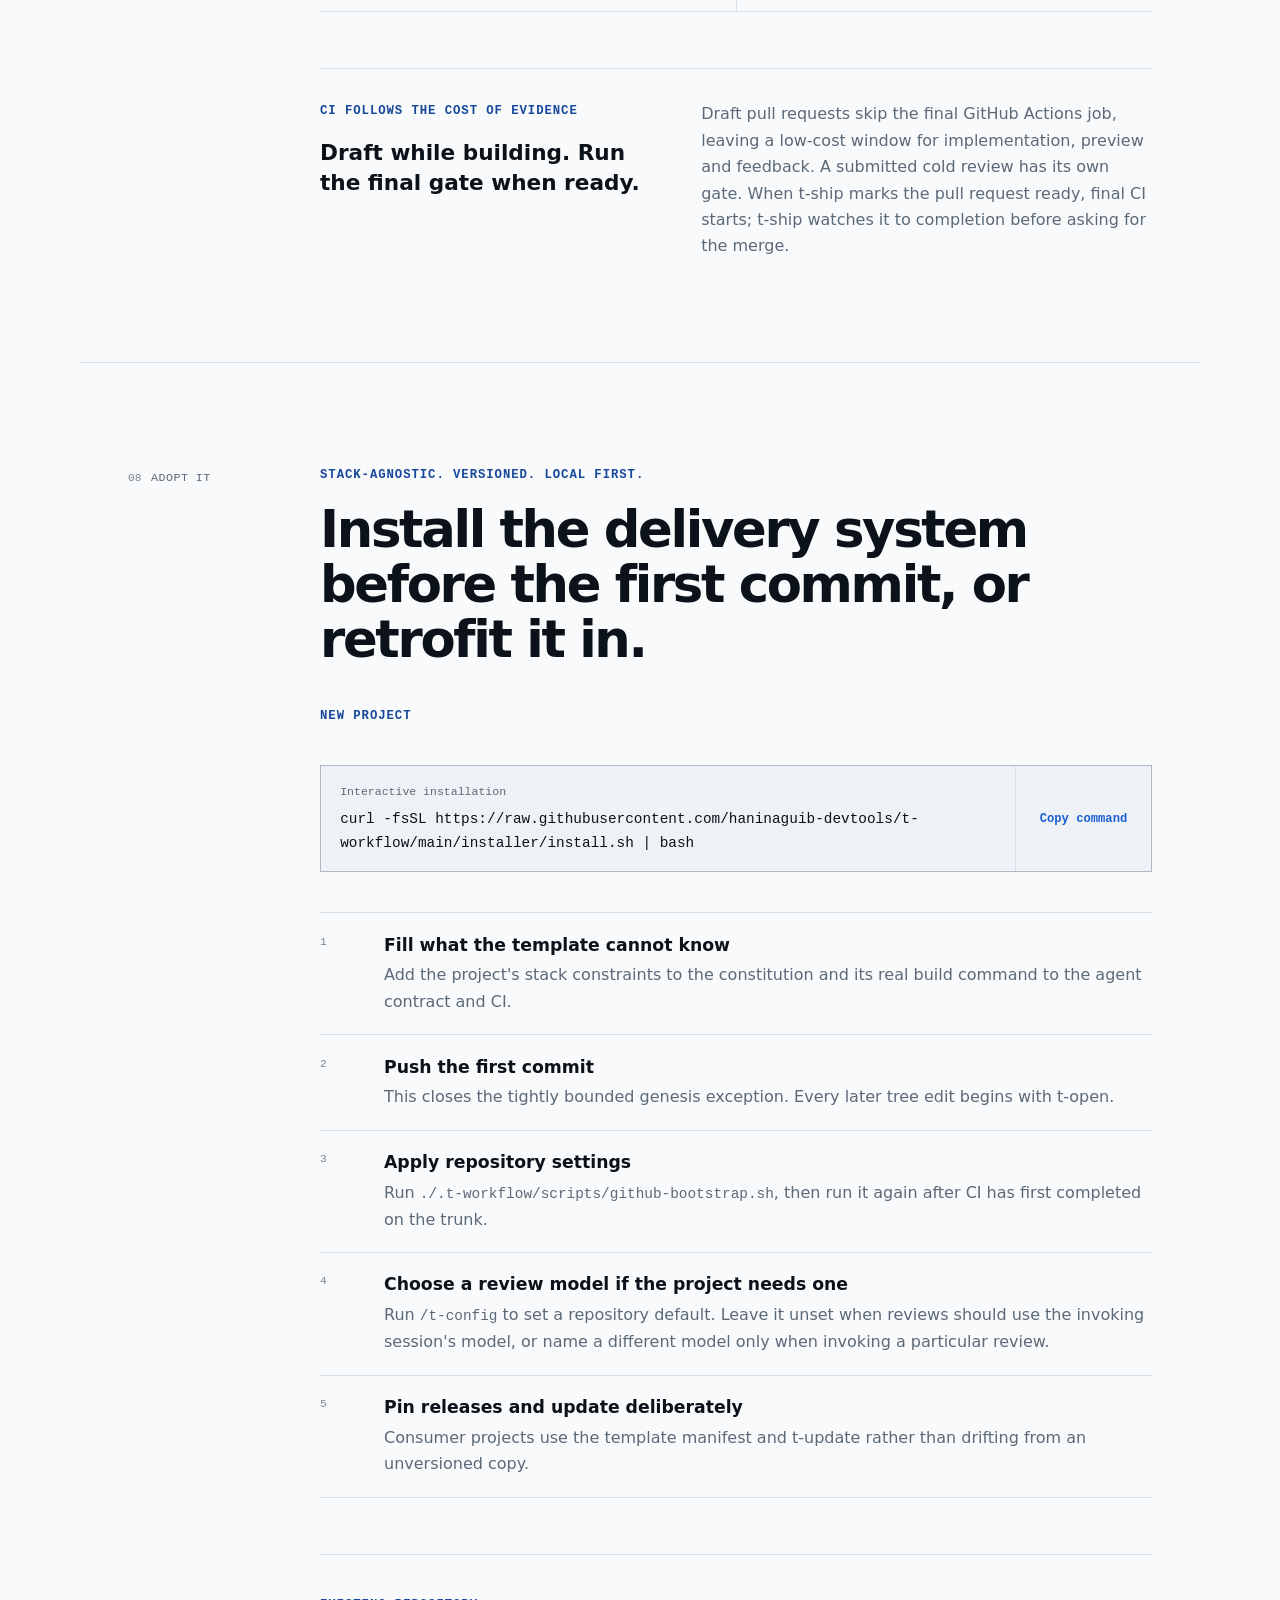
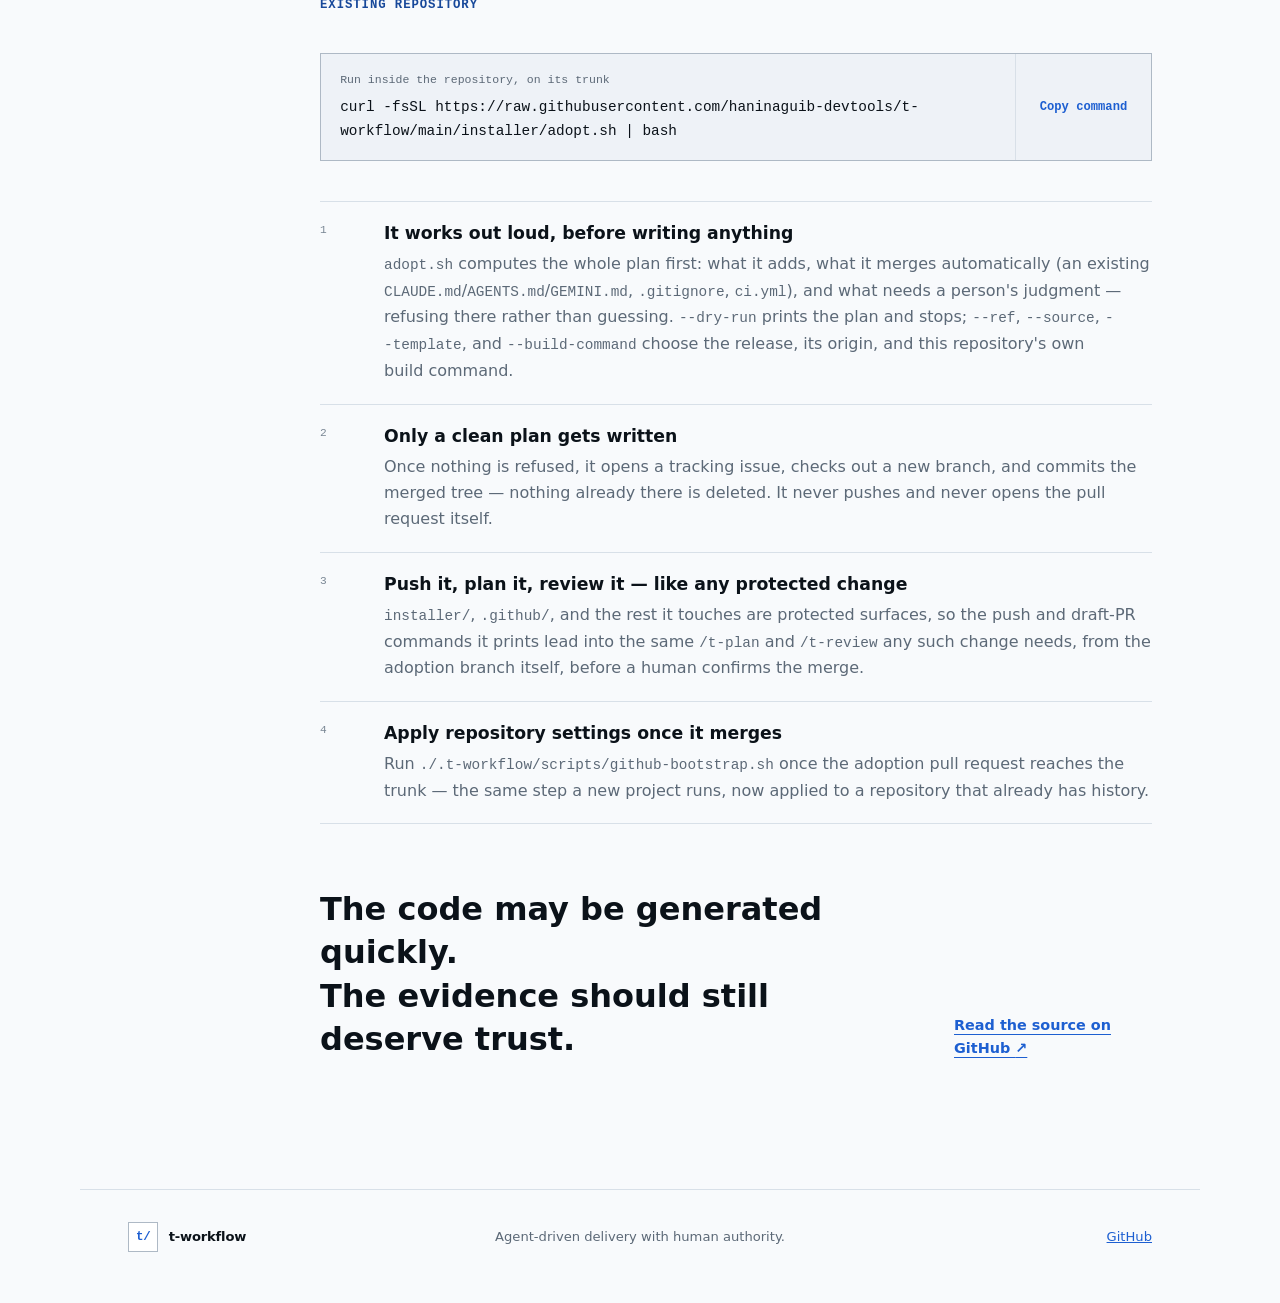
==== commit fd2b4eae: "Add an existing-repository route to the site's Adopt section installer/adopt.sh (#172) now retrofits" ====
--- a/site/index.html
+++ b/site/index.html
@@ -391,21 +391,43 @@
       <div class="section-label"><span>08</span><p>Adopt it</p></div>
       <div class="section-content">
         <p class="section-kicker">Stack-agnostic. Versioned. Local first.</p>
-        <h2>Install the delivery system before the first application commit.</h2>
-        <div class="adopt-command">
-          <div>
-            <p>Interactive installation</p>
-            <code id="install-command-bottom">curl -fsSL https://raw.githubusercontent.com/haninaguib-devtools/t-workflow/main/installer/install.sh | bash</code>
-          </div>
-          <button class="copy-button copy-button-large" type="button" data-copy="install-command-bottom"><span>Copy command</span></button>
-        </div>
-        <div class="adopt-steps">
-          <article><span>1</span><div><h3>Fill what the template cannot know</h3><p>Add the project's stack constraints to the constitution and its real build command to the agent contract and CI.</p></div></article>
-          <article><span>2</span><div><h3>Push the first commit</h3><p>This closes the tightly bounded genesis exception. Every later tree edit begins with t-open.</p></div></article>
-          <article><span>3</span><div><h3>Apply repository settings</h3><p>Run <code>./.t-workflow/scripts/github-bootstrap.sh</code>, then run it again after CI has first completed on the trunk.</p></div></article>
-          <article><span>4</span><div><h3>Choose a review model if the project needs one</h3><p>Run <code>/t-config</code> to set a repository default. Leave it unset when reviews should use the invoking session's model, or name a different model only when invoking a particular review.</p></div></article>
-          <article><span>5</span><div><h3>Pin releases and update deliberately</h3><p>Consumer projects use the template manifest and t-update rather than drifting from an unversioned copy.</p></div></article>
-        </div>
+        <h2>Install the delivery system before the first commit, or retrofit it in.</h2>
+
+        <div class="adopt-route">
+          <p class="section-kicker">New project</p>
+          <div class="adopt-command">
+            <div>
+              <p>Interactive installation</p>
+              <code id="install-command-bottom">curl -fsSL https://raw.githubusercontent.com/haninaguib-devtools/t-workflow/main/installer/install.sh | bash</code>
+            </div>
+            <button class="copy-button copy-button-large" type="button" data-copy="install-command-bottom"><span>Copy command</span></button>
+          </div>
+          <div class="adopt-steps">
+            <article><span>1</span><div><h3>Fill what the template cannot know</h3><p>Add the project's stack constraints to the constitution and its real build command to the agent contract and CI.</p></div></article>
+            <article><span>2</span><div><h3>Push the first commit</h3><p>This closes the tightly bounded genesis exception. Every later tree edit begins with t-open.</p></div></article>
+            <article><span>3</span><div><h3>Apply repository settings</h3><p>Run <code>./.t-workflow/scripts/github-bootstrap.sh</code>, then run it again after CI has first completed on the trunk.</p></div></article>
+            <article><span>4</span><div><h3>Choose a review model if the project needs one</h3><p>Run <code>/t-config</code> to set a repository default. Leave it unset when reviews should use the invoking session's model, or name a different model only when invoking a particular review.</p></div></article>
+            <article><span>5</span><div><h3>Pin releases and update deliberately</h3><p>Consumer projects use the template manifest and t-update rather than drifting from an unversioned copy.</p></div></article>
+          </div>
+        </div>
+
+        <div class="adopt-route">
+          <p class="section-kicker">Existing repository</p>
+          <div class="adopt-command">
+            <div>
+              <p>Run inside the repository, on its trunk</p>
+              <code id="adopt-command">curl -fsSL https://raw.githubusercontent.com/haninaguib-devtools/t-workflow/main/installer/adopt.sh | bash</code>
+            </div>
+            <button class="copy-button copy-button-large" type="button" data-copy="adopt-command"><span>Copy command</span></button>
+          </div>
+          <div class="adopt-steps">
+            <article><span>1</span><div><h3>It works out loud, before writing anything</h3><p><code>adopt.sh</code> computes the whole plan first: what it adds, what it merges automatically (an existing <code>CLAUDE.md</code>/<code>AGENTS.md</code>/<code>GEMINI.md</code>, <code>.gitignore</code>, <code>ci.yml</code>), and what needs a person's judgment — refusing there rather than guessing. <code>--dry-run</code> prints the plan and stops; <code>--ref</code>, <code>--source</code>, <code>--template</code>, and <code>--build-command</code> choose the release, its origin, and this repository's own build command.</p></div></article>
+            <article><span>2</span><div><h3>Only a clean plan gets written</h3><p>Once nothing is refused, it opens a tracking issue, checks out a new branch, and commits the merged tree — nothing already there is deleted. It never pushes and never opens the pull request itself.</p></div></article>
+            <article><span>3</span><div><h3>Push it, plan it, review it — like any protected change</h3><p><code>installer/</code>, <code>.github/</code>, and the rest it touches are protected surfaces, so the push and draft-PR commands it prints lead into the same <code>/t-plan</code> and <code>/t-review</code> any such change needs, from the adoption branch itself, before a human confirms the merge.</p></div></article>
+            <article><span>4</span><div><h3>Apply repository settings once it merges</h3><p>Run <code>./.t-workflow/scripts/github-bootstrap.sh</code> once the adoption pull request reaches the trunk — the same step a new project runs, now applied to a repository that already has history.</p></div></article>
+          </div>
+        </div>
+
         <div class="closing-line">
           <p>The code may be generated quickly.<br>The evidence should still deserve trust.</p>
           <a href="https://github.com/haninaguib-devtools/t-workflow">Read the source on GitHub <span aria-hidden="true">↗</span></a>
--- a/site/styles.css
+++ b/site/styles.css
@@ -908,6 +908,14 @@
 .ci-story > p { margin: 0; color: var(--muted); }
 
 .section-adopt { padding-bottom: clamp(5rem, 10vw, 8rem); }
+
+.adopt-route { margin-top: 2.4rem; }
+
+.adopt-route + .adopt-route {
+  margin-top: 3.5rem;
+  padding-top: 2.5rem;
+  border-top: 1px solid var(--line);
+}
 
 .adopt-command {
   display: grid;
